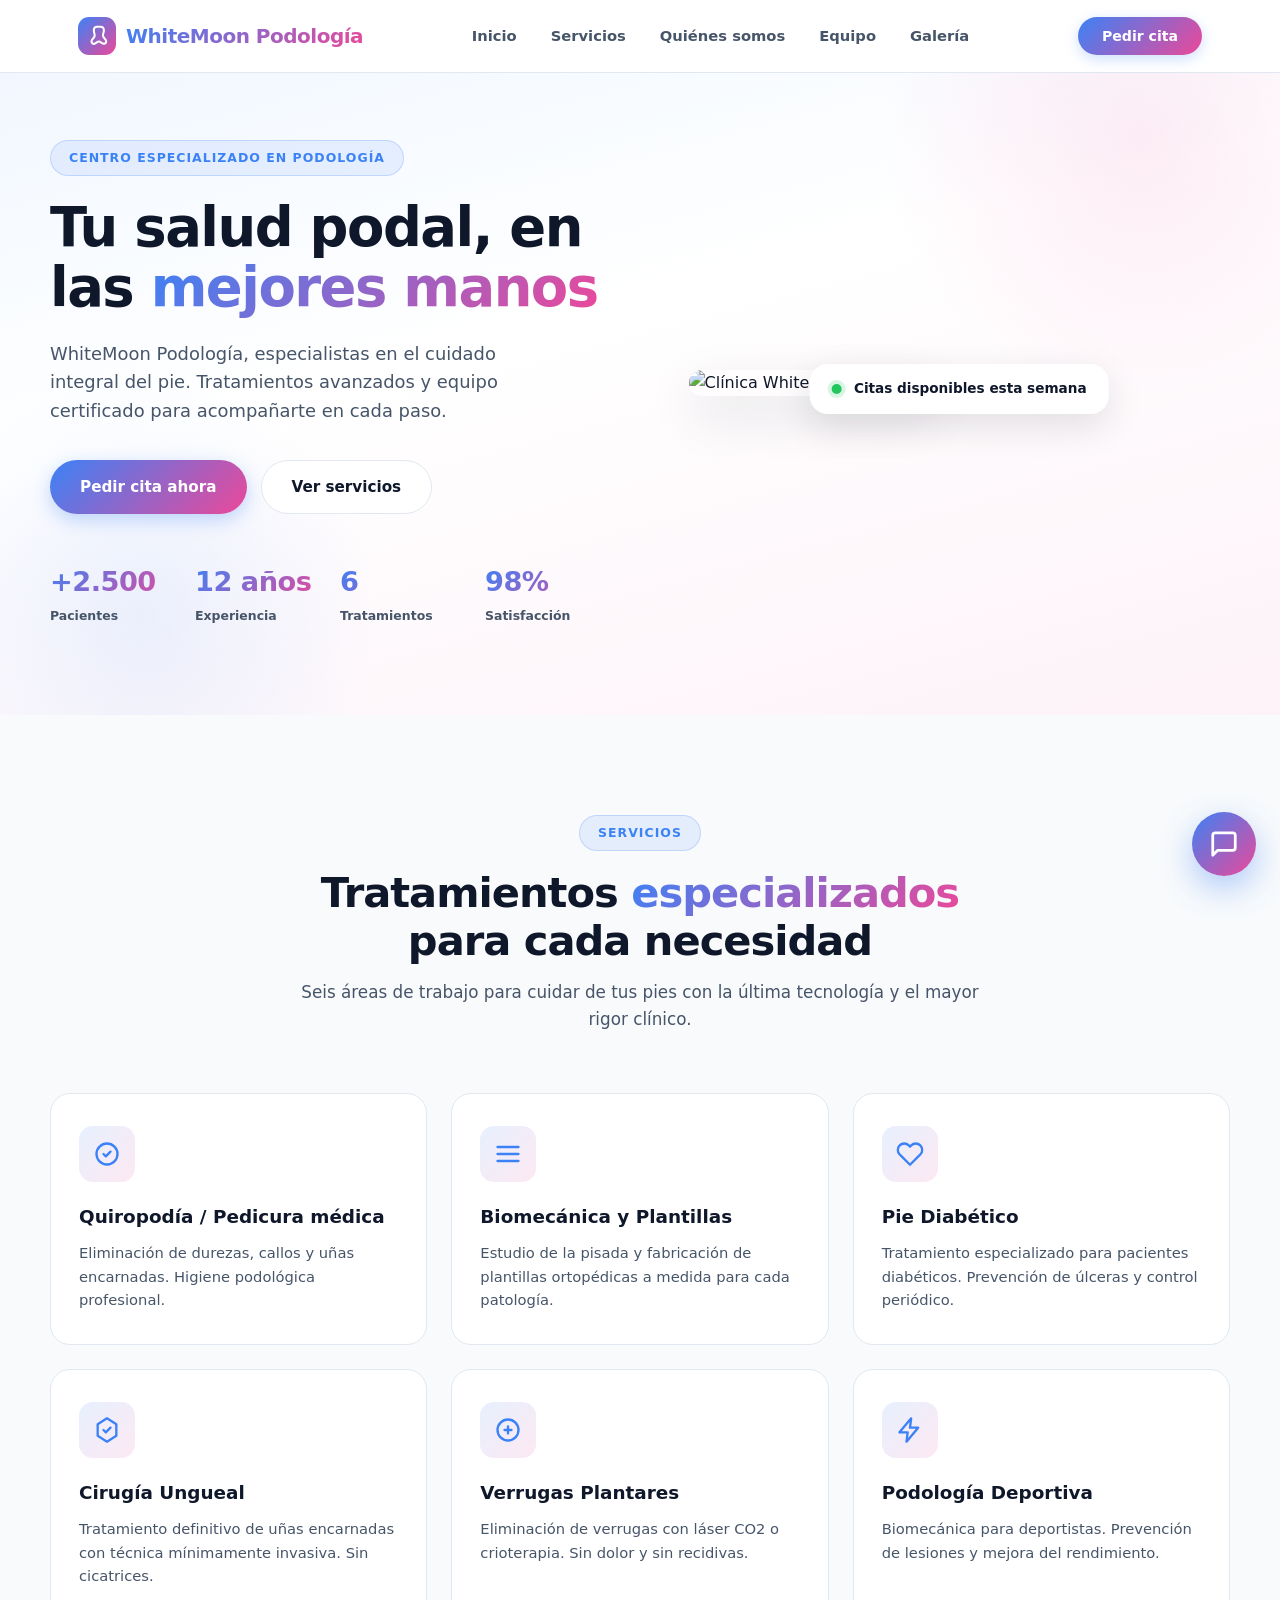
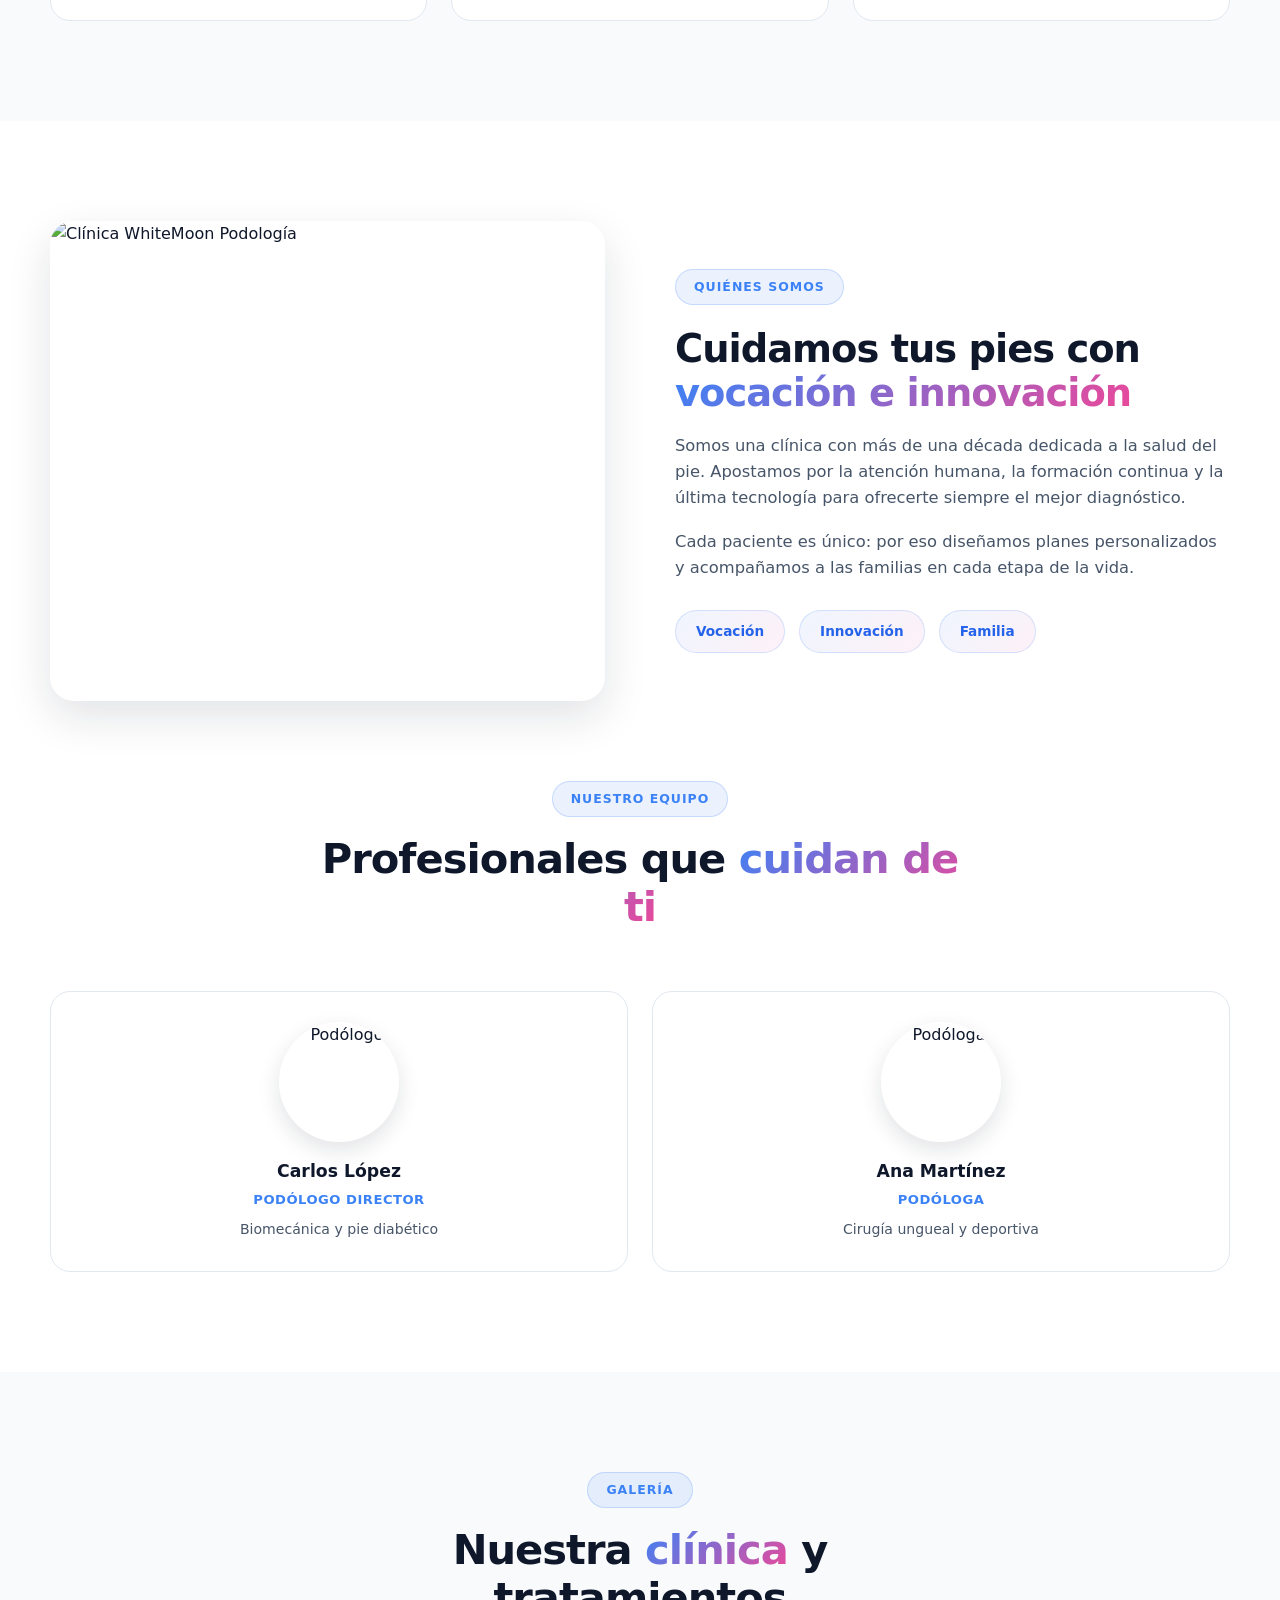
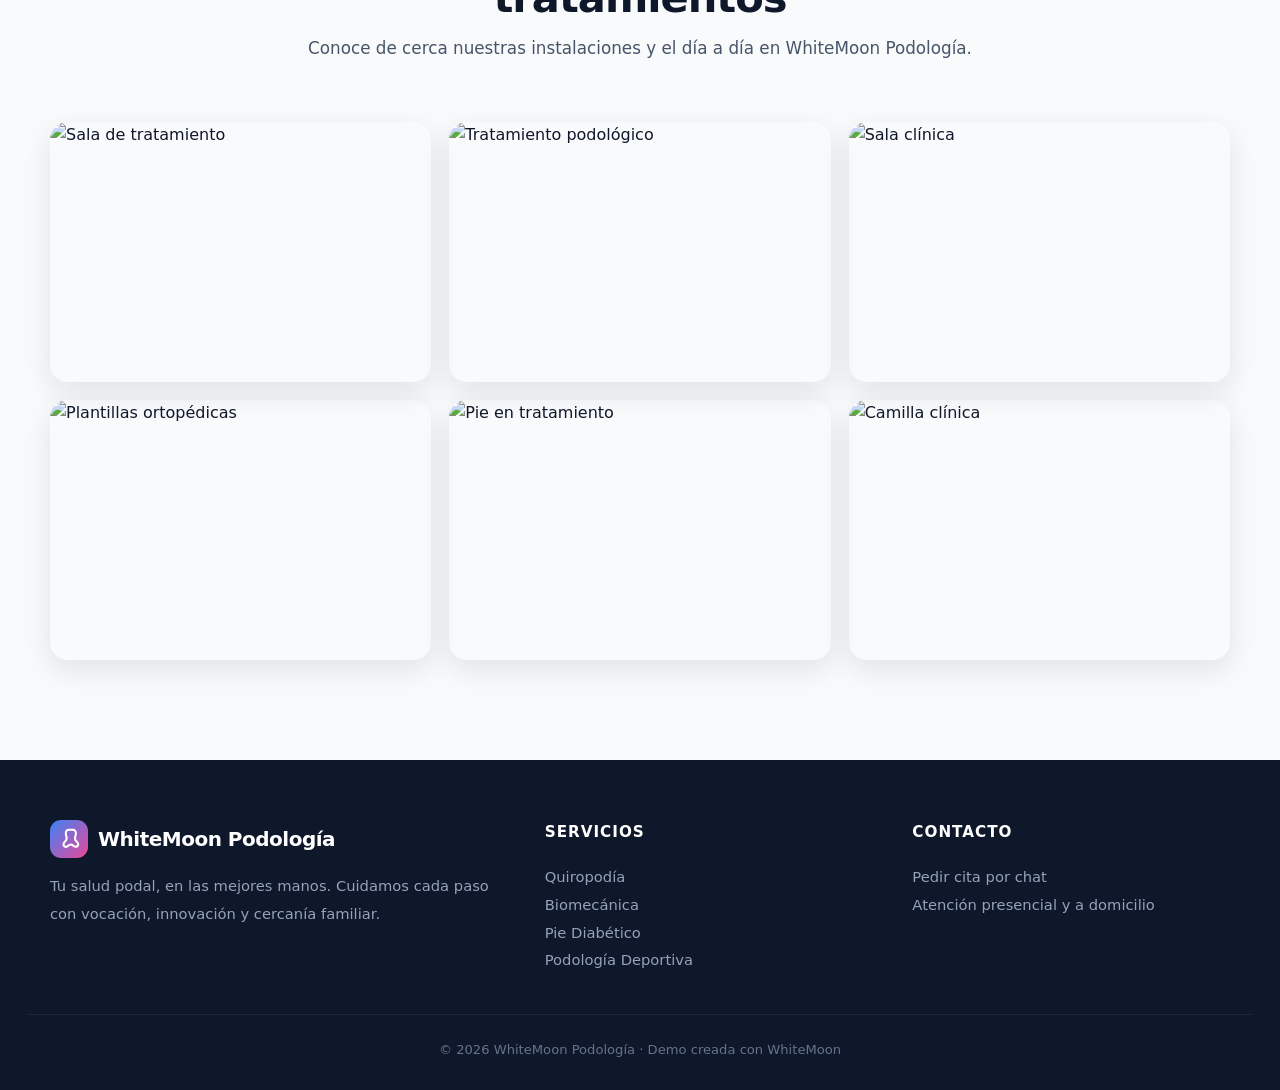
==== index.html @ 2c24e84b "feat: WhiteMoon Podología — nombre + fotos clínica/pies + chatbot triaje + responsive" ====
<!DOCTYPE html>
<html lang="es">
<head>
<meta charset="UTF-8">
<meta name="viewport" content="width=device-width,initial-scale=1">
<title>WhiteMoon Podología — Tu salud podal, en las mejores manos</title>
<meta name="description" content="WhiteMoon Podología, especialistas en el cuidado integral del pie. Quiropodía, biomecánica, pie diabético, cirugía ungueal, verrugas plantares y podología deportiva.">
<style>
*{margin:0;padding:0;box-sizing:border-box}
:root{
  --azul:#3b82f6;
  --azul2:#2563eb;
  --rosa:#ec4899;
  --rosa2:#f472b6;
  --grad:linear-gradient(135deg,#3b82f6,#ec4899);
  --texto:#0f172a;
  --texto2:#475569;
  --texto3:#94a3b8;
  --gris:#f8fafc;
  --gris2:#f1f5f9;
  --borde:#e2e8f0;
  --blanco:#ffffff;
}
html{scroll-behavior:smooth}
body{font-family:system-ui,-apple-system,Segoe UI,Roboto,sans-serif;background:#fff;color:var(--texto);line-height:1.6;-webkit-font-smoothing:antialiased}

/* NAV */
nav{position:fixed;top:0;left:0;width:100%;background:rgba(255,255,255,.95);backdrop-filter:blur(14px);border-bottom:1px solid var(--borde);z-index:100}
.nav-inner{max-width:1180px;margin:0 auto;display:flex;align-items:center;justify-content:space-between;height:72px;padding:0 28px}
.nav-logo{display:flex;align-items:center;gap:10px;text-decoration:none}
.nav-logo .ico{width:38px;height:38px;border-radius:11px;background:var(--grad);display:flex;align-items:center;justify-content:center;color:#fff}
.nav-logo span{font-size:1.25rem;font-weight:800;background:var(--grad);-webkit-background-clip:text;-webkit-text-fill-color:transparent;letter-spacing:-.5px}
.nav-links{display:flex;gap:34px}
.nav-links a{color:var(--texto2);text-decoration:none;font-size:.92rem;font-weight:600;transition:color .2s}
.nav-links a:hover{color:var(--azul)}
.nav-cta{background:var(--grad);color:#fff;padding:11px 24px;border-radius:30px;font-size:.88rem;font-weight:700;border:none;cursor:pointer;transition:all .2s;font-family:inherit;box-shadow:0 4px 14px rgba(59,130,246,.25)}
.nav-cta:hover{transform:translateY(-2px);box-shadow:0 8px 22px rgba(236,72,153,.35)}
.nav-burger{display:none;background:none;border:none;cursor:pointer;width:40px;height:40px;flex-direction:column;justify-content:center;align-items:center;gap:5px;padding:0}
.nav-burger span{width:22px;height:2px;background:var(--texto);border-radius:2px;transition:all .25s}
.nav-burger.open span:nth-child(1){transform:translateY(7px) rotate(45deg)}
.nav-burger.open span:nth-child(2){opacity:0}
.nav-burger.open span:nth-child(3){transform:translateY(-7px) rotate(-45deg)}

/* HERO */
.hero{padding:140px 28px 90px;background:linear-gradient(165deg,#eff6ff 0%,#fff 45%,#fdf2f8 100%);position:relative;overflow:hidden}
.hero::before{content:'';position:absolute;top:-120px;right:-120px;width:520px;height:520px;background:radial-gradient(circle,rgba(236,72,153,.10),transparent 70%);border-radius:50%}
.hero::after{content:'';position:absolute;bottom:-140px;left:-100px;width:480px;height:480px;background:radial-gradient(circle,rgba(59,130,246,.10),transparent 70%);border-radius:50%}
.hero-inner{max-width:1180px;margin:0 auto;display:grid;grid-template-columns:1.05fr 1fr;gap:70px;align-items:center;position:relative;z-index:1}
.tag{display:inline-flex;align-items:center;gap:8px;background:rgba(59,130,246,.10);border:1px solid rgba(59,130,246,.22);border-radius:30px;padding:7px 18px;font-size:.78rem;font-weight:700;color:var(--azul);margin-bottom:22px;text-transform:uppercase;letter-spacing:1px}
.hero h1{font-size:3.4rem;font-weight:800;line-height:1.1;margin-bottom:22px;letter-spacing:-1.5px}
.hero h1 em{font-style:normal;background:var(--grad);-webkit-background-clip:text;-webkit-text-fill-color:transparent}
.hero p{font-size:1.12rem;color:var(--texto2);margin-bottom:34px;max-width:520px}
.hero-btns{display:flex;gap:14px;flex-wrap:wrap;margin-bottom:46px}
.btn-prim{background:var(--grad);color:#fff;padding:14px 30px;border-radius:32px;font-weight:700;border:none;cursor:pointer;font-size:.95rem;font-family:inherit;box-shadow:0 6px 18px rgba(59,130,246,.3);transition:all .2s}
.btn-prim:hover{transform:translateY(-2px);box-shadow:0 10px 26px rgba(236,72,153,.38)}
.btn-sec{background:#fff;color:var(--texto);padding:14px 30px;border-radius:32px;font-weight:700;border:1.5px solid var(--borde);cursor:pointer;font-size:.95rem;font-family:inherit;transition:all .2s;text-decoration:none;display:inline-block}
.btn-sec:hover{border-color:var(--azul);color:var(--azul)}
.stats{display:grid;grid-template-columns:repeat(4,1fr);gap:20px;max-width:560px}
.stat .n{font-size:1.7rem;font-weight:800;background:var(--grad);-webkit-background-clip:text;-webkit-text-fill-color:transparent;letter-spacing:-.5px}
.stat .l{font-size:.78rem;color:var(--texto2);font-weight:600;margin-top:2px}
.hero-img-wrap{position:relative}
.hero-img{width:100%;border-radius:24px;box-shadow:0 18px 50px rgba(15,23,42,.12);object-fit:cover;height:480px}
.hero-badge{position:absolute;bottom:-18px;left:50%;transform:translateX(-50%);background:#fff;padding:14px 22px;border-radius:18px;box-shadow:0 12px 36px rgba(15,23,42,.12);display:flex;align-items:center;gap:12px;font-size:.85rem;font-weight:700;white-space:nowrap}
.hero-badge .dot{width:10px;height:10px;border-radius:50%;background:#22c55e;box-shadow:0 0 0 4px rgba(34,197,94,.18)}

/* SECTION */
.sec{padding:100px 28px}
.sec-inner{max-width:1180px;margin:0 auto}
.sec-head{text-align:center;max-width:680px;margin:0 auto 60px}
.sec-head .tag{margin-bottom:18px}
.sec-head h2{font-size:2.6rem;font-weight:800;letter-spacing:-1px;margin-bottom:14px;line-height:1.15}
.sec-head h2 em{font-style:normal;background:var(--grad);-webkit-background-clip:text;-webkit-text-fill-color:transparent}
.sec-head p{color:var(--texto2);font-size:1.05rem}

/* SERVICIOS */
#servicios{background:var(--gris)}
.serv-grid{display:grid;grid-template-columns:repeat(3,1fr);gap:24px}
.serv{background:#fff;border:1px solid var(--borde);border-radius:20px;padding:32px 28px;transition:all .25s;cursor:pointer;position:relative;overflow:hidden}
.serv::before{content:'';position:absolute;top:0;left:0;width:100%;height:3px;background:var(--grad);transform:scaleX(0);transform-origin:left;transition:transform .3s}
.serv:hover{transform:translateY(-6px);box-shadow:0 18px 40px rgba(15,23,42,.10);border-color:transparent}
.serv:hover::before{transform:scaleX(1)}
.serv .ico{width:56px;height:56px;border-radius:14px;background:linear-gradient(135deg,rgba(59,130,246,.12),rgba(236,72,153,.12));display:flex;align-items:center;justify-content:center;margin-bottom:20px;color:var(--azul)}
.serv h3{font-size:1.15rem;font-weight:700;margin-bottom:10px;color:var(--texto)}
.serv p{font-size:.92rem;color:var(--texto2);line-height:1.6}

/* QUIENES */
.qui{display:grid;grid-template-columns:1fr 1fr;gap:70px;align-items:center;margin-bottom:80px}
.qui img{width:100%;border-radius:24px;height:480px;object-fit:cover;box-shadow:0 16px 44px rgba(15,23,42,.12)}
.qui h2{font-size:2.4rem;font-weight:800;letter-spacing:-1px;margin-bottom:18px;line-height:1.15}
.qui h2 em{font-style:normal;background:var(--grad);-webkit-background-clip:text;-webkit-text-fill-color:transparent}
.qui p{color:var(--texto2);font-size:1.02rem;margin-bottom:18px}
.valores{display:flex;gap:14px;margin-top:28px;flex-wrap:wrap}
.val{background:linear-gradient(135deg,rgba(59,130,246,.08),rgba(236,72,153,.08));border:1px solid rgba(59,130,246,.18);padding:10px 20px;border-radius:30px;font-size:.85rem;font-weight:700;color:var(--azul2)}

.equipo{display:grid;grid-template-columns:repeat(2,1fr);gap:24px}
.miembro{background:#fff;border:1px solid var(--borde);border-radius:20px;padding:30px 24px;text-align:center;transition:all .25s}
.miembro:hover{transform:translateY(-4px);box-shadow:0 14px 36px rgba(15,23,42,.08)}
.miembro img{width:120px;height:120px;border-radius:50%;object-fit:cover;margin:0 auto 16px;display:block;box-shadow:0 8px 22px rgba(15,23,42,.12)}
.miembro h4{font-size:1.08rem;font-weight:700;margin-bottom:4px}
.miembro .rol{font-size:.82rem;color:var(--azul);font-weight:700;margin-bottom:8px;text-transform:uppercase;letter-spacing:.5px}
.miembro p{font-size:.88rem;color:var(--texto2)}

/* GALERIA */
#galeria{background:var(--gris)}
.gal-grid{display:grid;grid-template-columns:repeat(3,1fr);gap:18px}
.gal-grid img{width:100%;height:260px;object-fit:cover;border-radius:18px;box-shadow:0 10px 30px rgba(15,23,42,.10);transition:transform .3s}
.gal-grid img:hover{transform:scale(1.03)}

/* FOOTER */
footer{background:#0f172a;color:#cbd5e1;padding:60px 28px 30px}
.foot-inner{max-width:1180px;margin:0 auto;display:grid;grid-template-columns:1.4fr 1fr 1fr;gap:50px;margin-bottom:40px}
footer h4{color:#fff;font-size:.95rem;font-weight:700;margin-bottom:18px;text-transform:uppercase;letter-spacing:1px}
footer p,footer a{color:#94a3b8;font-size:.92rem;text-decoration:none;line-height:1.9}
footer a:hover{color:#fff}
.foot-logo{display:flex;align-items:center;gap:10px;margin-bottom:14px}
.foot-logo .ico{width:38px;height:38px;border-radius:11px;background:var(--grad);display:flex;align-items:center;justify-content:center}
.foot-logo span{font-size:1.25rem;font-weight:800;color:#fff;letter-spacing:-.5px}
.foot-bot{border-top:1px solid #1e293b;padding-top:24px;text-align:center;font-size:.82rem;color:#64748b}

/* CHATBOT */
#wm-btn{position:fixed;bottom:24px;right:24px;width:64px;height:64px;border-radius:50%;background:var(--grad);border:none;cursor:pointer;box-shadow:0 12px 32px rgba(59,130,246,.4);display:flex;align-items:center;justify-content:center;z-index:999;transition:transform .2s;animation:pulse 2.4s infinite}
#wm-btn:hover{transform:scale(1.08)}
#wm-btn.hidden{display:none}
@keyframes pulse{0%,100%{box-shadow:0 12px 32px rgba(59,130,246,.4),0 0 0 0 rgba(236,72,153,.5)}50%{box-shadow:0 12px 32px rgba(59,130,246,.4),0 0 0 16px rgba(236,72,153,0)}}
#wm-btn svg{width:30px;height:30px;color:#fff}
#wm-tooltip{position:fixed;bottom:96px;right:24px;background:#0f172a;color:#fff;padding:8px 14px;border-radius:10px;font-size:.82rem;font-weight:600;z-index:998;box-shadow:0 6px 18px rgba(15,23,42,.25);pointer-events:none;opacity:0;transform:translateY(6px);transition:all .25s}
#wm-btn:hover + #wm-tooltip{opacity:1;transform:translateY(0)}

#wm-mod{position:fixed;bottom:100px;right:24px;width:380px;max-height:600px;background:#fff;border-radius:20px;box-shadow:0 28px 70px rgba(15,23,42,.28);display:none;flex-direction:column;z-index:1000;overflow:hidden;border:1px solid var(--borde)}
#wm-mod.open{display:flex;animation:slide .3s ease}
@keyframes slide{from{opacity:0;transform:translateY(20px)}to{opacity:1;transform:translateY(0)}}
.wm-head{background:var(--grad);padding:18px 20px;color:#fff;display:flex;align-items:center;gap:14px}
.wm-head .av{width:42px;height:42px;border-radius:50%;background:rgba(255,255,255,.25);display:flex;align-items:center;justify-content:center;font-weight:800;margin:0;font-size:1rem}
.wm-head h5{font-size:1rem;font-weight:700;margin-bottom:2px}
.wm-head .st{font-size:.75rem;display:flex;align-items:center;gap:6px;opacity:.95}
.wm-head .st::before{content:'';width:8px;height:8px;border-radius:50%;background:#4ade80}
.wm-close{margin-left:auto;background:rgba(255,255,255,.18);border:none;color:#fff;width:30px;height:30px;border-radius:50%;cursor:pointer;font-size:1.1rem}
.wm-close.hidden{display:none}
.wm-body{flex:1;padding:20px;overflow-y:auto;background:var(--gris);max-height:380px;min-height:280px}
.msg{margin-bottom:12px;display:flex;animation:in .25s ease}
@keyframes in{from{opacity:0;transform:translateY(6px)}to{opacity:1;transform:translateY(0)}}
.msg.bot{justify-content:flex-start}
.msg.usr{justify-content:flex-end}
.msg .b{max-width:78%;padding:11px 15px;border-radius:16px;font-size:.9rem;line-height:1.5;white-space:pre-wrap;word-wrap:break-word}
.msg.bot .b{background:#fff;color:var(--texto);border:1px solid var(--borde);border-bottom-left-radius:4px}
.msg.usr .b{background:var(--grad);color:#fff;border-bottom-right-radius:4px}
.qbtns{display:flex;flex-direction:column;gap:8px;margin:6px 0 10px}
.qbtn{background:#fff;border:1.5px solid var(--azul);color:var(--azul);padding:9px 14px;border-radius:14px;font-size:.85rem;font-weight:600;cursor:pointer;text-align:left;transition:all .15s;font-family:inherit}
.qbtn:hover{background:var(--azul);color:#fff}
.qbtns-grid{display:grid;grid-template-columns:1fr 1fr;gap:6px;margin:6px 0 10px}
.qbtns-grid .qbtn{font-size:.8rem;padding:8px 10px;text-align:center}
.typing{display:inline-flex;gap:4px;padding:14px 16px;background:#fff;border:1px solid var(--borde);border-radius:16px;border-bottom-left-radius:4px}
.typing span{width:7px;height:7px;background:var(--azul);border-radius:50%;animation:bnc 1.2s infinite}
.typing span:nth-child(2){animation-delay:.2s}
.typing span:nth-child(3){animation-delay:.4s}
@keyframes bnc{0%,60%,100%{opacity:.3;transform:translateY(0)}30%{opacity:1;transform:translateY(-5px)}}
.wm-input{display:flex;border-top:1px solid var(--borde);background:#fff}
.wm-input input{flex:1;border:none;padding:14px 16px;font-size:.9rem;outline:none;font-family:inherit}
.wm-input button{background:var(--grad);border:none;color:#fff;padding:0 20px;cursor:pointer;font-weight:700}
.wa-btn{display:flex;align-items:center;justify-content:center;gap:8px;background:#25d366;color:#fff;text-decoration:none;padding:12px 18px;border-radius:14px;font-weight:700;font-size:.9rem;margin-top:10px;transition:all .15s}
.wa-btn:hover{background:#1da851}

/* RESPONSIVE TABLET 900px */
@media(max-width:900px){
  .nav-links{display:none;position:absolute;top:72px;left:0;width:100%;background:#fff;flex-direction:column;gap:0;border-bottom:1px solid var(--borde);padding:8px 0;box-shadow:0 8px 22px rgba(15,23,42,.08)}
  .nav-links.open{display:flex}
  .nav-links a{padding:14px 28px;border-bottom:1px solid var(--borde)}
  .nav-links a:last-child{border-bottom:none}
  .nav-burger{display:flex}
  .nav-cta{display:none}
  .hero{padding:110px 22px 70px}
  .hero-inner{grid-template-columns:1fr;gap:50px}
  .hero h1{font-size:2.4rem}
  .hero-img{height:380px}
  .stats{grid-template-columns:repeat(2,1fr);max-width:100%}
  .qui{grid-template-columns:1fr;gap:40px}
  .qui img{height:340px}
  .qui h2,.sec-head h2{font-size:2rem}
  .serv-grid{grid-template-columns:1fr 1fr}
  .equipo{grid-template-columns:1fr 1fr}
  .gal-grid{grid-template-columns:1fr 1fr}
  .gal-grid img{height:220px}
  .foot-inner{grid-template-columns:1fr;gap:30px}
  .sec{padding:70px 22px}
}

/* RESPONSIVE MOBILE 600px */
@media(max-width:600px){
  .nav-inner{padding:0 18px;height:64px}
  .nav-logo span{font-size:1.1rem}
  .hero{padding:96px 18px 60px}
  .hero h1{font-size:1.95rem}
  .hero p{font-size:1rem}
  .hero-img{height:300px}
  .hero-badge{font-size:.78rem;padding:11px 16px}
  .stats{grid-template-columns:repeat(2,1fr);gap:14px}
  .stat .n{font-size:1.4rem}
  .sec{padding:60px 18px}
  .sec-head h2,.qui h2{font-size:1.7rem}
  .serv-grid{grid-template-columns:1fr;gap:14px}
  .serv{padding:24px 20px}
  .equipo{grid-template-columns:1fr}
  .gal-grid{grid-template-columns:1fr;gap:14px}
  .gal-grid img{height:240px}
  footer{padding:50px 18px 24px}
  #wm-mod{right:0;left:0;bottom:0;width:100vw;max-width:100vw;margin:0;border-radius:18px 18px 0 0;max-height:92vh}
  .wm-body{max-height:60vh}
  #wm-btn{bottom:16px;right:16px;width:56px;height:56px}
  #wm-tooltip{display:none}
}
</style>
</head>
<body>

<nav>
  <div class="nav-inner">
    <a href="#" class="nav-logo">
      <span class="ico">
        <svg width="22" height="22" viewBox="0 0 24 24" fill="none" stroke="currentColor" stroke-width="2.2" stroke-linecap="round" stroke-linejoin="round"><path d="M12 2c-2 0-3.5 1.5-3.5 4 0 2 1 3.5 1 5.5 0 1.5-1 2.5-2 3.5-1.5 1.5-2 3-1 4.5 1 1.5 3 1 4.5 0 1-.7 2-1.5 3-1.5s2 .8 3 1.5c1.5 1 3.5 1.5 4.5 0 1-1.5 .5-3-1-4.5-1-1-2-2-2-3.5 0-2 1-3.5 1-5.5 0-2.5-1.5-4-3.5-4z"/></svg>
      </span>
      <span>WhiteMoon Podología</span>
    </a>
    <div class="nav-links" id="nav-links">
      <a href="#inicio" onclick="closeMenu()">Inicio</a>
      <a href="#servicios" onclick="closeMenu()">Servicios</a>
      <a href="#quienes" onclick="closeMenu()">Quiénes somos</a>
      <a href="#equipo" onclick="closeMenu()">Equipo</a>
      <a href="#galeria" onclick="closeMenu()">Galería</a>
    </div>
    <button class="nav-cta" onclick="openChat()">Pedir cita</button>
    <button class="nav-burger" id="nav-burger" onclick="toggleMenu()" aria-label="Menú">
      <span></span><span></span><span></span>
    </button>
  </div>
</nav>

<section id="inicio" class="hero">
  <div class="hero-inner">
    <div>
      <span class="tag">Centro especializado en podología</span>
      <h1>Tu salud podal, en las <em>mejores manos</em></h1>
      <p>WhiteMoon Podología, especialistas en el cuidado integral del pie. Tratamientos avanzados y equipo certificado para acompañarte en cada paso.</p>
      <div class="hero-btns">
        <button class="btn-prim" onclick="openChat()">Pedir cita ahora</button>
        <a href="#servicios" class="btn-sec">Ver servicios</a>
      </div>
      <div class="stats">
        <div class="stat"><div class="n">+2.500</div><div class="l">Pacientes</div></div>
        <div class="stat"><div class="n">12 años</div><div class="l">Experiencia</div></div>
        <div class="stat"><div class="n">6</div><div class="l">Tratamientos</div></div>
        <div class="stat"><div class="n">98%</div><div class="l">Satisfacción</div></div>
      </div>
    </div>
    <div class="hero-img-wrap">
      <img class="hero-img" src="https://images.unsplash.com/photo-1519823551278-64ac92734fb1?w=1400&q=80" alt="Clínica WhiteMoon Podología" loading="lazy" onerror="this.onerror=null;this.src='https://images.unsplash.com/photo-1519823551278-64ac92734fb1?w=500&q=80'">
      <div class="hero-badge"><span class="dot"></span>Citas disponibles esta semana</div>
    </div>
  </div>
</section>

<section id="servicios" class="sec">
  <div class="sec-inner">
    <div class="sec-head">
      <span class="tag">Servicios</span>
      <h2>Tratamientos <em>especializados</em> para cada necesidad</h2>
      <p>Seis áreas de trabajo para cuidar de tus pies con la última tecnología y el mayor rigor clínico.</p>
    </div>
    <div class="serv-grid">
      <div class="serv" onclick="askService('Quiropodía / Pedicura médica')">
        <div class="ico"><svg width="28" height="28" viewBox="0 0 24 24" fill="none" stroke="currentColor" stroke-width="2" stroke-linecap="round" stroke-linejoin="round"><path d="M9 12l2 2 4-4"/><circle cx="12" cy="12" r="9"/></svg></div>
        <h3>Quiropodía / Pedicura médica</h3>
        <p>Eliminación de durezas, callos y uñas encarnadas. Higiene podológica profesional.</p>
      </div>
      <div class="serv" onclick="askService('Biomecánica y Plantillas')">
        <div class="ico"><svg width="28" height="28" viewBox="0 0 24 24" fill="none" stroke="currentColor" stroke-width="2" stroke-linecap="round" stroke-linejoin="round"><path d="M3 12h18M3 6h18M3 18h18"/></svg></div>
        <h3>Biomecánica y Plantillas</h3>
        <p>Estudio de la pisada y fabricación de plantillas ortopédicas a medida para cada patología.</p>
      </div>
      <div class="serv" onclick="askService('Pie Diabético')">
        <div class="ico"><svg width="28" height="28" viewBox="0 0 24 24" fill="none" stroke="currentColor" stroke-width="2" stroke-linecap="round" stroke-linejoin="round"><path d="M20.84 4.61a5.5 5.5 0 00-7.78 0L12 5.67l-1.06-1.06a5.5 5.5 0 00-7.78 7.78l1.06 1.06L12 21.23l7.78-7.78 1.06-1.06a5.5 5.5 0 000-7.78z"/></svg></div>
        <h3>Pie Diabético</h3>
        <p>Tratamiento especializado para pacientes diabéticos. Prevención de úlceras y control periódico.</p>
      </div>
      <div class="serv" onclick="askService('Cirugía Ungueal')">
        <div class="ico"><svg width="28" height="28" viewBox="0 0 24 24" fill="none" stroke="currentColor" stroke-width="2" stroke-linecap="round" stroke-linejoin="round"><path d="M12 2L4 7v10l8 5 8-5V7z"/><path d="M9 12l2 2 4-4"/></svg></div>
        <h3>Cirugía Ungueal</h3>
        <p>Tratamiento definitivo de uñas encarnadas con técnica mínimamente invasiva. Sin cicatrices.</p>
      </div>
      <div class="serv" onclick="askService('Verrugas Plantares')">
        <div class="ico"><svg width="28" height="28" viewBox="0 0 24 24" fill="none" stroke="currentColor" stroke-width="2" stroke-linecap="round" stroke-linejoin="round"><circle cx="12" cy="12" r="9"/><path d="M9 12h6M12 9v6"/></svg></div>
        <h3>Verrugas Plantares</h3>
        <p>Eliminación de verrugas con láser CO2 o crioterapia. Sin dolor y sin recidivas.</p>
      </div>
      <div class="serv" onclick="askService('Podología Deportiva')">
        <div class="ico"><svg width="28" height="28" viewBox="0 0 24 24" fill="none" stroke="currentColor" stroke-width="2" stroke-linecap="round" stroke-linejoin="round"><path d="M13 2L3 14h7l-1 8 10-12h-7z"/></svg></div>
        <h3>Podología Deportiva</h3>
        <p>Biomecánica para deportistas. Prevención de lesiones y mejora del rendimiento.</p>
      </div>
    </div>
  </div>
</section>

<section id="quienes" class="sec" style="background:#fff">
  <div class="sec-inner">
    <div class="qui">
      <img src="https://images.unsplash.com/photo-1629909615184-74f495363b67?w=500&q=80" alt="Clínica WhiteMoon Podología" loading="lazy" onerror="this.onerror=null;this.src='https://images.unsplash.com/photo-1519823551278-64ac92734fb1?w=500&q=80'">
      <div>
        <span class="tag">Quiénes somos</span>
        <h2>Cuidamos tus pies con <em>vocación e innovación</em></h2>
        <p>Somos una clínica con más de una década dedicada a la salud del pie. Apostamos por la atención humana, la formación continua y la última tecnología para ofrecerte siempre el mejor diagnóstico.</p>
        <p>Cada paciente es único: por eso diseñamos planes personalizados y acompañamos a las familias en cada etapa de la vida.</p>
        <div class="valores">
          <span class="val">Vocación</span>
          <span class="val">Innovación</span>
          <span class="val">Familia</span>
        </div>
      </div>
    </div>
    <div id="equipo">
      <div class="sec-head">
        <span class="tag">Nuestro equipo</span>
        <h2>Profesionales que <em>cuidan de ti</em></h2>
      </div>
      <div class="equipo">
        <div class="miembro">
          <img src="https://images.unsplash.com/photo-1559839734-2b71ea197ec2?w=300&q=80" alt="Podólogo" loading="lazy" onerror="this.onerror=null;this.src='https://images.unsplash.com/photo-1519823551278-64ac92734fb1?w=500&q=80'">
          <h4>Carlos López</h4>
          <div class="rol">Podólogo Director</div>
          <p>Biomecánica y pie diabético</p>
        </div>
        <div class="miembro">
          <img src="https://images.unsplash.com/photo-1594824476967-48c8b964273f?w=300&q=80" alt="Podóloga" loading="lazy" onerror="this.onerror=null;this.src='https://images.unsplash.com/photo-1519823551278-64ac92734fb1?w=500&q=80'">
          <h4>Ana Martínez</h4>
          <div class="rol">Podóloga</div>
          <p>Cirugía ungueal y deportiva</p>
        </div>
      </div>
    </div>
  </div>
</section>

<section id="galeria" class="sec">
  <div class="sec-inner">
    <div class="sec-head">
      <span class="tag">Galería</span>
      <h2>Nuestra <em>clínica</em> y tratamientos</h2>
      <p>Conoce de cerca nuestras instalaciones y el día a día en WhiteMoon Podología.</p>
    </div>
    <div class="gal-grid">
      <img src="https://images.unsplash.com/photo-1519823551278-64ac92734fb1?w=500&q=80" alt="Sala de tratamiento" loading="lazy" onerror="this.onerror=null;this.src='https://images.unsplash.com/photo-1519823551278-64ac92734fb1?w=500&q=80'">
      <img src="https://images.unsplash.com/photo-1607619056574-7b8d3ee536b2?w=500&q=80" alt="Tratamiento podológico" loading="lazy" onerror="this.onerror=null;this.src='https://images.unsplash.com/photo-1519823551278-64ac92734fb1?w=500&q=80'">
      <img src="https://images.unsplash.com/photo-1629909615184-74f495363b67?w=500&q=80" alt="Sala clínica" loading="lazy" onerror="this.onerror=null;this.src='https://images.unsplash.com/photo-1519823551278-64ac92734fb1?w=500&q=80'">
      <img src="https://images.unsplash.com/photo-1595078475328-1ab05d0a6a0e?w=500&q=80" alt="Plantillas ortopédicas" loading="lazy" onerror="this.onerror=null;this.src='https://images.unsplash.com/photo-1519823551278-64ac92734fb1?w=500&q=80'">
      <img src="https://images.unsplash.com/photo-1582719471384-894fbb16e074?w=500&q=80" alt="Pie en tratamiento" loading="lazy" onerror="this.onerror=null;this.src='https://images.unsplash.com/photo-1519823551278-64ac92734fb1?w=500&q=80'">
      <img src="https://images.unsplash.com/photo-1519494026892-80bbd2d6fd0d?w=500&q=80" alt="Camilla clínica" loading="lazy" onerror="this.onerror=null;this.src='https://images.unsplash.com/photo-1519823551278-64ac92734fb1?w=500&q=80'">
    </div>
  </div>
</section>

<footer>
  <div class="foot-inner">
    <div>
      <div class="foot-logo">
        <span class="ico">
          <svg width="22" height="22" viewBox="0 0 24 24" fill="none" stroke="#fff" stroke-width="2.2" stroke-linecap="round" stroke-linejoin="round"><path d="M12 2c-2 0-3.5 1.5-3.5 4 0 2 1 3.5 1 5.5 0 1.5-1 2.5-2 3.5-1.5 1.5-2 3-1 4.5 1 1.5 3 1 4.5 0 1-.7 2-1.5 3-1.5s2 .8 3 1.5c1.5 1 3.5 1.5 4.5 0 1-1.5 .5-3-1-4.5-1-1-2-2-2-3.5 0-2 1-3.5 1-5.5 0-2.5-1.5-4-3.5-4z"/></svg>
        </span>
        <span>WhiteMoon Podología</span>
      </div>
      <p>Tu salud podal, en las mejores manos. Cuidamos cada paso con vocación, innovación y cercanía familiar.</p>
    </div>
    <div>
      <h4>Servicios</h4>
      <p><a href="#servicios">Quiropodía</a></p>
      <p><a href="#servicios">Biomecánica</a></p>
      <p><a href="#servicios">Pie Diabético</a></p>
      <p><a href="#servicios">Podología Deportiva</a></p>
    </div>
    <div>
      <h4>Contacto</h4>
      <p><a href="javascript:openChat()">Pedir cita por chat</a></p>
      <p>Atención presencial y a domicilio</p>
    </div>
  </div>
  <div class="foot-bot">© 2026 WhiteMoon Podología · Demo creada con WhiteMoon</div>
</footer>

<button id="wm-btn" onclick="toggleChat()" aria-label="Abrir chat WhiteMoon Podología">
  <svg viewBox="0 0 24 24" fill="none" stroke="currentColor" stroke-width="2.2" stroke-linecap="round" stroke-linejoin="round"><path d="M21 15a2 2 0 01-2 2H7l-4 4V5a2 2 0 012-2h14a2 2 0 012 2z"/></svg>
</button>
<div id="wm-tooltip">Chat WhiteMoon Podología</div>

<div id="wm-mod">
  <div class="wm-head">
    <div class="av">W</div>
    <div>
      <h5>WhiteMoon Podología</h5>
      <div class="st">En línea</div>
    </div>
    <button class="wm-close" id="wm-close" onclick="toggleChat()">×</button>
  </div>
  <div class="wm-body" id="wm-body"></div>
  <div class="wm-input">
    <input id="wm-in" type="text" placeholder="Escribe tu mensaje..." onkeydown="if(event.key==='Enter')sendUser()">
    <button onclick="sendUser()">Enviar</button>
  </div>
</div>

<script>
var WA_PHONE = '643199580';
var chatStep = 0;
var lead = {nombre:'', telefono:'', problema:'', detalle:'', urgente:false};
var chatStarted = false;

function toggleMenu(){
  document.getElementById('nav-links').classList.toggle('open');
  document.getElementById('nav-burger').classList.toggle('open');
}
function closeMenu(){
  document.getElementById('nav-links').classList.remove('open');
  document.getElementById('nav-burger').classList.remove('open');
}

function normalize(s){
  return (s||'').toLowerCase()
    .normalize('NFD').replace(/[̀-ͯ]/g,'')
    .replace(/[^a-z0-9 ]/g,' ')
    .replace(/\s+/g,' ').trim();
}

function updateCaptureUI(){
  var btn = document.getElementById('wm-btn');
  var close = document.getElementById('wm-close');
  if(chatStep >= 1 && chatStep < 3){
    btn.classList.add('hidden');
    close.classList.add('hidden');
  } else {
    btn.classList.remove('hidden');
    close.classList.remove('hidden');
  }
}

function toggleChat(){
  var m = document.getElementById('wm-mod');
  if(m.classList.contains('open')){
    if(chatStep >= 1 && chatStep < 3) return;
    m.classList.remove('open');
  } else {
    m.classList.add('open');
    if(!chatStarted){ chatStarted = true; startChat(); }
  }
}
function openChat(){
  var m = document.getElementById('wm-mod');
  if(!m.classList.contains('open')){ m.classList.add('open'); }
  if(!chatStarted){ chatStarted = true; startChat(); }
}

function addBot(text, cb, delay){
  showTyping();
  setTimeout(function(){
    hideTyping();
    var b = document.getElementById('wm-body');
    var d = document.createElement('div');
    d.className = 'msg bot';
    var inner = document.createElement('div');
    inner.className = 'b';
    inner.textContent = text;
    d.appendChild(inner);
    b.appendChild(d);
    b.scrollTop = b.scrollHeight;
    if(cb) cb();
  }, delay || 700);
}
function addUser(text){
  var b = document.getElementById('wm-body');
  var d = document.createElement('div');
  d.className = 'msg usr';
  var inner = document.createElement('div');
  inner.className = 'b';
  inner.textContent = text;
  d.appendChild(inner);
  b.appendChild(d);
  b.scrollTop = b.scrollHeight;
}
function showTyping(){
  var b = document.getElementById('wm-body');
  var d = document.createElement('div');
  d.className = 'msg bot';
  d.id = 'wm-typing';
  d.innerHTML = '<div class="typing"><span></span><span></span><span></span></div>';
  b.appendChild(d);
  b.scrollTop = b.scrollHeight;
}
function hideTyping(){
  var t = document.getElementById('wm-typing');
  if(t) t.remove();
}
function addQuickButtons(opts, grid){
  var b = document.getElementById('wm-body');
  var w = document.createElement('div');
  w.className = grid ? 'qbtns-grid' : 'qbtns';
  for(var i=0;i<opts.length;i++){
    (function(o){
      var btn = document.createElement('button');
      btn.className = 'qbtn';
      btn.textContent = o.label;
      btn.onclick = function(){ w.remove(); o.action(); };
      w.appendChild(btn);
    })(opts[i]);
  }
  b.appendChild(w);
  b.scrollTop = b.scrollHeight;
}

function startChat(){
  chatStep = 0;
  updateCaptureUI();
  addBot('¡Hola! 🦶 Bienvenido/a a WhiteMoon Podología.\n¿En qué puedo ayudarte?', function(){
    addQuickButtons([
      {label:'🦶 Pedir cita', action:function(){ addUser('Pedir cita'); askProblem(); }},
      {label:'😣 Tengo dolor en el pie', action:function(){ addUser('Tengo dolor en el pie'); flowDolor(); }},
      {label:'🏃 Soy deportista', action:function(){ addUser('Soy deportista'); flowDeporte(); }},
      {label:'💉 Pie diabético', action:function(){ addUser('Pie diabético'); flowDiabetico(); }},
      {label:'⏰ Horarios y precios', action:function(){ addUser('Horarios y precios'); flowPrecios(); }}
    ]);
  }, 1500);
}

function askProblem(){
  addBot('Vamos a ayudarte con tu problema 🦶\n¿Qué te ocurre en el pie?', function(){
    addQuickButtons([
      {label:'😣 Dolor al caminar', action:function(){ addUser('Dolor al caminar'); lead.problema='Dolor al caminar'; flowDolor(); }},
      {label:'🔴 Uña encarnada', action:function(){ addUser('Uña encarnada'); lead.problema='Uña encarnada'; flowUna(); }},
      {label:'🦵 Durezas y callos', action:function(){ addUser('Durezas y callos'); lead.problema='Durezas y callos'; lead.detalle='Quiropodía'; askName(); }},
      {label:'🔵 Verruga plantar', action:function(){ addUser('Verruga plantar'); lead.problema='Verruga plantar'; lead.detalle='Tratamiento láser/crioterapia'; askName(); }},
      {label:'📐 Necesito plantillas', action:function(){ addUser('Necesito plantillas'); lead.problema='Plantillas'; flowPlantillas(); }},
      {label:'💉 Soy diabético/a', action:function(){ addUser('Soy diabético/a'); lead.problema='Pie diabético'; flowDiabetico(); }},
      {label:'🏃 Lesión deportiva', action:function(){ addUser('Lesión deportiva'); lead.problema='Lesión deportiva'; flowDeporte(); }},
      {label:'❓ Revisión general', action:function(){ addUser('Revisión general'); lead.problema='Revisión general'; lead.detalle='Valoración completa'; askName(); }}
    ]);
  });
}

function flowDolor(){
  if(!lead.problema) lead.problema = 'Dolor al caminar';
  addBot('El dolor puede tener varias causas 😟\n¿Dónde exactamente te duele?', function(){
    addQuickButtons([
      {label:'Talón', action:function(){ addUser('Talón'); lead.detalle='Dolor en talón'; askDuracion(); }},
      {label:'Planta', action:function(){ addUser('Planta'); lead.detalle='Dolor en planta'; askDuracion(); }},
      {label:'Dedos', action:function(){ addUser('Dedos'); lead.detalle='Dolor en dedos'; askDuracion(); }},
      {label:'Toda la planta', action:function(){ addUser('Toda la planta'); lead.detalle='Dolor en toda la planta'; askDuracion(); }},
      {label:'No sé exactamente', action:function(){ addUser('No sé exactamente'); lead.detalle='Dolor sin localizar'; askDuracion(); }}
    ]);
  });
}
function askDuracion(){
  addBot('¿Desde hace cuánto tiempo?', function(){
    addQuickButtons([
      {label:'Días', action:function(){ addUser('Días'); lead.detalle += ' · días'; askName(); }},
      {label:'Semanas', action:function(){ addUser('Semanas'); lead.detalle += ' · semanas'; askName(); }},
      {label:'Meses', action:function(){ addUser('Meses'); lead.detalle += ' · meses'; lead.urgente=true; addBot('Llevas mucho tiempo con molestias, conviene valorarlo cuanto antes ⚠️', askName); }}
    ]);
  });
}

function flowUna(){
  lead.problema = 'Uña encarnada';
  addBot('Las uñas encarnadas tienen solución definitiva ✅\n¿Tienes infección o está muy inflamada?', function(){
    addQuickButtons([
      {label:'Sí, está infectada', action:function(){
        addUser('Sí, está infectada');
        lead.detalle='Uña encarnada con infección';
        lead.urgente=true;
        addBot('Es importante verla hoy o mañana. ¿Puedo reservarte cita urgente? 🚨', askName);
      }},
      {label:'No, solo molesta', action:function(){
        addUser('No, solo molesta');
        lead.detalle='Uña encarnada sin infección';
        askName();
      }}
    ]);
  });
}

function flowDiabetico(){
  lead.problema = 'Pie diabético';
  addBot('El pie diabético requiere revisiones periódicas especializadas 💉\n¿Eres paciente de larga evolución o has sido diagnosticado recientemente?', function(){
    addQuickButtons([
      {label:'Larga evolución', action:function(){ addUser('Larga evolución'); lead.detalle='Diabético larga evolución'; askHerida(); }},
      {label:'Reciente diagnóstico', action:function(){ addUser('Reciente diagnóstico'); lead.detalle='Diabético reciente'; askHerida(); }}
    ]);
  });
}
function askHerida(){
  addBot('¿Tienes alguna herida o úlcera activa?', function(){
    addQuickButtons([
      {label:'Sí', action:function(){
        addUser('Sí');
        lead.detalle += ' · herida activa';
        lead.urgente=true;
        addBot('Necesitas valoración hoy mismo. Reservamos cita urgente 🚨', askName);
      }},
      {label:'No', action:function(){
        addUser('No');
        lead.detalle += ' · sin heridas';
        askName();
      }}
    ]);
  });
}

function flowPlantillas(){
  lead.problema = 'Plantillas / Estudio biomecánico';
  addBot('El estudio de la pisada nos permite fabricar plantillas exactas para ti 📐\n¿Es por dolor, deporte o prevención?', function(){
    addQuickButtons([
      {label:'Dolor', action:function(){ addUser('Dolor'); lead.detalle='Plantillas por dolor'; askName(); }},
      {label:'Deporte', action:function(){ addUser('Deporte'); lead.detalle='Plantillas deportivas'; askName(); }},
      {label:'Prevención', action:function(){ addUser('Prevención'); lead.detalle='Plantillas preventivas'; askName(); }}
    ]);
  });
}

function flowDeporte(){
  lead.problema = 'Podología deportiva';
  addBot('Tratamos las lesiones más frecuentes en deportistas 🏃\n→ Fascitis plantar\n→ Tendinitis de Aquiles\n→ Espolón calcáneo\n→ Neuroma de Morton\n→ Uñas subungueales\n¿Qué lesión tienes?', function(){
    addQuickButtons([
      {label:'Fascitis plantar', action:function(){ addUser('Fascitis plantar'); lead.detalle='Fascitis plantar'; askName(); }},
      {label:'Tendinitis Aquiles', action:function(){ addUser('Tendinitis Aquiles'); lead.detalle='Tendinitis de Aquiles'; askName(); }},
      {label:'Espolón calcáneo', action:function(){ addUser('Espolón calcáneo'); lead.detalle='Espolón calcáneo'; askName(); }},
      {label:'Neuroma de Morton', action:function(){ addUser('Neuroma de Morton'); lead.detalle='Neuroma de Morton'; askName(); }},
      {label:'Uñas subungueales', action:function(){ addUser('Uñas subungueales'); lead.detalle='Uñas subungueales'; askName(); }},
      {label:'Otra lesión', action:function(){ addUser('Otra lesión'); lead.detalle='Lesión deportiva'; askName(); }}
    ]);
  });
}

function flowPrecios(){
  addBot('Nuestras tarifas orientativas 💰\n🦶 Quiropodía desde 25€\n📐 Estudio biomecánica desde 60€\n🔵 Eliminación verrugas desde 40€\n💉 Revisión pie diabético desde 30€\nPrimera visita con valoración incluida.\n¿Reservamos tu cita?', function(){
    addQuickButtons([
      {label:'Sí, pedir cita', action:function(){ addUser('Sí, pedir cita'); askProblem(); }},
      {label:'Tengo otra duda', action:function(){ addUser('Tengo otra duda'); chatStep=0; updateCaptureUI(); addBot('Adelante, te escucho.'); }}
    ]);
  });
}

function flowUrgente(){
  lead.urgente = true;
  if(!lead.problema) lead.problema = 'Urgencia';
  if(!lead.detalle) lead.detalle = 'Atención urgente';
  addBot('Entendemos la urgencia 🚨\nAtendemos casos urgentes el mismo día.\n¿Me facilita su teléfono para llamarle ahora mismo?', askName);
}

function askName(){
  chatStep = 1;
  updateCaptureUI();
  addBot('Para reservar tu cita necesito un par de datos 📅\n¿Me dices tu nombre?');
}
function askPhone(){
  chatStep = 2;
  updateCaptureUI();
  addBot('Perfecto ' + lead.nombre + '. ¿Me facilitas tu teléfono de contacto?');
}
function finishBooking(){
  chatStep = 3;
  updateCaptureUI();
  var urgentTxt = lead.urgente ? '\n\n⚠️ Caso marcado como urgente. Te contactaremos en cuanto antes.' : '';
  addBot('¡Perfecto ' + lead.nombre + '! 🦶\nHe registrado tu solicitud:\n\n🔍 ' + (lead.problema||'Cita') + '\n📝 ' + (lead.detalle||'-') + '\n📞 +34' + lead.telefono + urgentTxt + '\n\nEnvíame el resumen por WhatsApp y te confirmamos cita en breve.', function(){
    var b = document.getElementById('wm-body');
    var msg = '🦶 *CITA — WhiteMoon Podología*\n\n👤 *Nombre:* ' + lead.nombre + '\n📞 *Tel:* +34' + lead.telefono + '\n🔍 *Problema:* ' + (lead.problema||'-') + '\n📝 *Detalle:* ' + (lead.detalle||'-') + (lead.urgente?'\n🚨 *URGENTE*':'') + '\n\n_Vía chatbot WhiteMoon · whitemoon.es_';
    var url = 'https://wa.me/34' + WA_PHONE + '?text=' + encodeURIComponent(msg);
    var a = document.createElement('a');
    a.href = url;
    a.target = '_blank';
    a.rel = 'noopener';
    a.className = 'wa-btn';
    a.innerHTML = '<svg width="20" height="20" viewBox="0 0 24 24" fill="currentColor"><path d="M17.5 14.4c-.3-.1-1.7-.8-2-.9-.3-.1-.5-.1-.7.1-.2.3-.8.9-.9 1.1-.2.2-.3.2-.6.1-.3-.1-1.2-.5-2.3-1.4-.9-.8-1.4-1.7-1.6-2-.2-.3 0-.4.1-.6.1-.1.3-.3.4-.5.1-.2.2-.3.3-.5.1-.2 0-.4 0-.5 0-.1-.7-1.7-1-2.3-.3-.6-.5-.5-.7-.5h-.6c-.2 0-.5.1-.8.4-.3.3-1 1-1 2.5s1 2.9 1.2 3.1c.1.2 2 3 4.8 4.2.7.3 1.2.5 1.6.6.7.2 1.3.2 1.8.1.5-.1 1.7-.7 2-1.4.2-.7.2-1.3.2-1.4-.1-.1-.3-.2-.6-.3z"/><path d="M12 2C6.5 2 2 6.5 2 12c0 1.8.5 3.5 1.3 5L2 22l5.1-1.3c1.4.8 3.1 1.3 4.9 1.3 5.5 0 10-4.5 10-10S17.5 2 12 2zm0 18c-1.6 0-3.1-.4-4.4-1.2l-.3-.2-3.2.8.9-3.1-.2-.3C3.9 14.7 3.5 13.4 3.5 12c0-4.7 3.8-8.5 8.5-8.5s8.5 3.8 8.5 8.5-3.8 8.5-8.5 8.5z"/></svg> Enviar por WhatsApp';
    b.appendChild(a);
    b.scrollTop = b.scrollHeight;
  });
}

function askService(name){
  var m = document.getElementById('wm-mod');
  if(!m.classList.contains('open')){ m.classList.add('open'); }
  if(!chatStarted){ chatStarted = true; chatStep=0; updateCaptureUI(); }
  setTimeout(function(){
    addUser('Quiero info sobre ' + name);
    lead.problema = name;
    addBot('Genial. ' + name + ' es uno de nuestros tratamientos más solicitados. ¿Te ayudo a pedir cita?', function(){
      addQuickButtons([
        {label:'Sí, quiero cita', action:function(){ addUser('Sí, quiero cita'); askName(); }},
        {label:'Tengo otra duda', action:function(){ addUser('Tengo otra duda'); addBot('Adelante, te escucho.'); }}
      ]);
    });
  }, 200);
}

function matchKeyword(t){
  var n = normalize(t);
  var hit = function(arr){ for(var i=0;i<arr.length;i++) if(n.indexOf(arr[i])!==-1) return true; return false; };

  if(hit(['urgente','urgencia','hoy','dolor fuerte','infeccion','infectada','infectado','sangra','sangrado'])){
    return {fn:flowUrgente};
  }
  if(hit(['precio','cuanto','cuesta','tarifa','vale','coste','tarifas'])){
    return {fn:flowPrecios};
  }
  if(hit(['fascitis','espolon','talon','aquiles'])){
    return {text:'La fascitis plantar y el espolón son muy tratables 💪\nCon ortesis plantar a medida y tratamiento podológico se resuelven en 4-8 semanas en la mayoría de casos.\n¿Quieres que te valoremos?', after:askName};
  }
  if(hit(['deportista','correr','running','futbol','deporte','lesion','tendinitis'])){
    return {fn:flowDeporte};
  }
  if(hit(['diabetic','diabetes','pie diabetico','diabetico','diabetica'])){
    return {fn:flowDiabetico};
  }
  if(hit(['una encarnada','unas encarnadas','encarnada','encarnado','ortoniquia','una','unas'])){
    return {fn:flowUna};
  }
  if(hit(['plantilla','biomecanic','pisada','ortopedica'])){
    return {fn:flowPlantillas};
  }
  if(hit(['verruga','papiloma','vph'])){
    lead.problema='Verruga plantar'; lead.detalle='Tratamiento láser/crioterapia';
    return {text:'Las verrugas plantares las eliminamos con láser CO2 o crioterapia 🔵\nSin dolor y sin recidivas. ¿Reservamos cita?', after:askName};
  }
  if(hit(['callo','dureza','heloma','quiropodia','pedicura'])){
    lead.problema='Quiropodía'; lead.detalle='Eliminación durezas/callos';
    return {text:'La Quiropodía elimina durezas, callos y helomas 🦶\nHigiene podológica profesional. ¿Reservamos cita?', after:askName};
  }
  if(hit(['horario','cuando','abierto','abren'])){
    return {text:'Atendemos en cita previa de lunes a viernes. Pedir cita es muy rápido — ¿lo hacemos ahora?', after:askProblem};
  }
  if(hit(['dolor','duele','molestia'])){
    return {fn:flowDolor};
  }
  return null;
}

function intentBooking(t){
  var n = normalize(t);
  var triggers = ['cita','reservar','reserva','agendar','quiero','necesito','problema','pedir cita','cuidar','consulta'];
  for(var i=0;i<triggers.length;i++) if(n.indexOf(triggers[i])!==-1) return true;
  return false;
}

function sendUser(){
  var inp = document.getElementById('wm-in');
  var v = (inp.value || '').trim();
  if(!v) return;
  inp.value = '';
  addUser(v);
  handleUser(v);
}

function handleUser(t){
  if(chatStep === 1){
    var name = t.replace(/[^A-Za-zÀ-ÿ\s]/g,'').trim();
    if(name.length < 2){ addBot('¿Me dices tu nombre, por favor?'); return; }
    lead.nombre = name;
    askPhone();
    return;
  }
  if(chatStep === 2){
    var d = (t.match(/\d/g) || []).join('');
    if(d.length < 9){ addBot('Necesito un teléfono válido de 9 dígitos. ¿Puedes repetirlo?'); return; }
    lead.telefono = d.slice(-9);
    finishBooking();
    return;
  }
  var m = matchKeyword(t);
  if(m){
    if(m.fn){ m.fn(); return; }
    if(m.text){ addBot(m.text, m.after); return; }
  }
  if(intentBooking(t)){
    askProblem();
    return;
  }
  addBot('Puedo ayudarte con información sobre tratamientos o reservar tu cita 🦶\n¿Qué necesitas?', function(){
    addQuickButtons([
      {label:'🦶 Pedir cita', action:function(){ addUser('Pedir cita'); askProblem(); }},
      {label:'😣 Tengo dolor', action:function(){ addUser('Tengo dolor'); flowDolor(); }},
      {label:'⏰ Horarios y precios', action:function(){ addUser('Horarios y precios'); flowPrecios(); }}
    ]);
  });
}
</script>
</body>
</html>
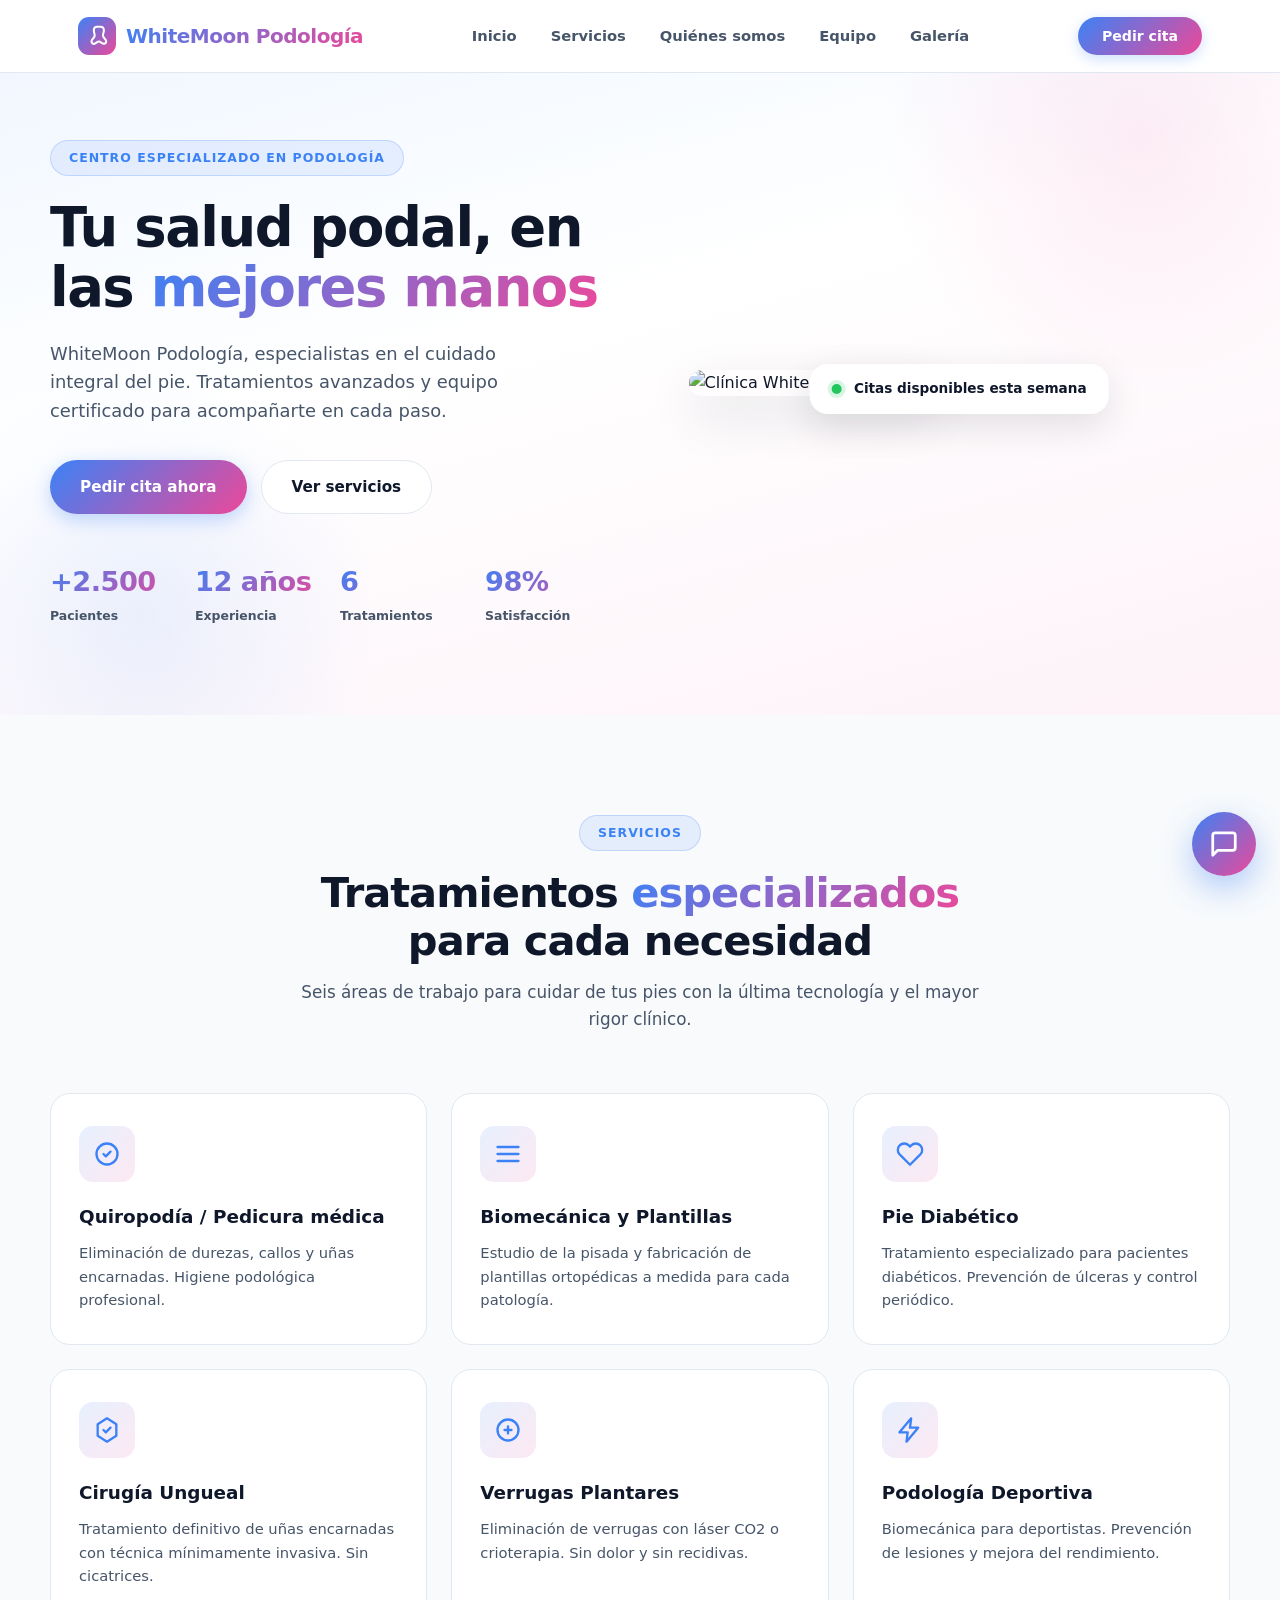
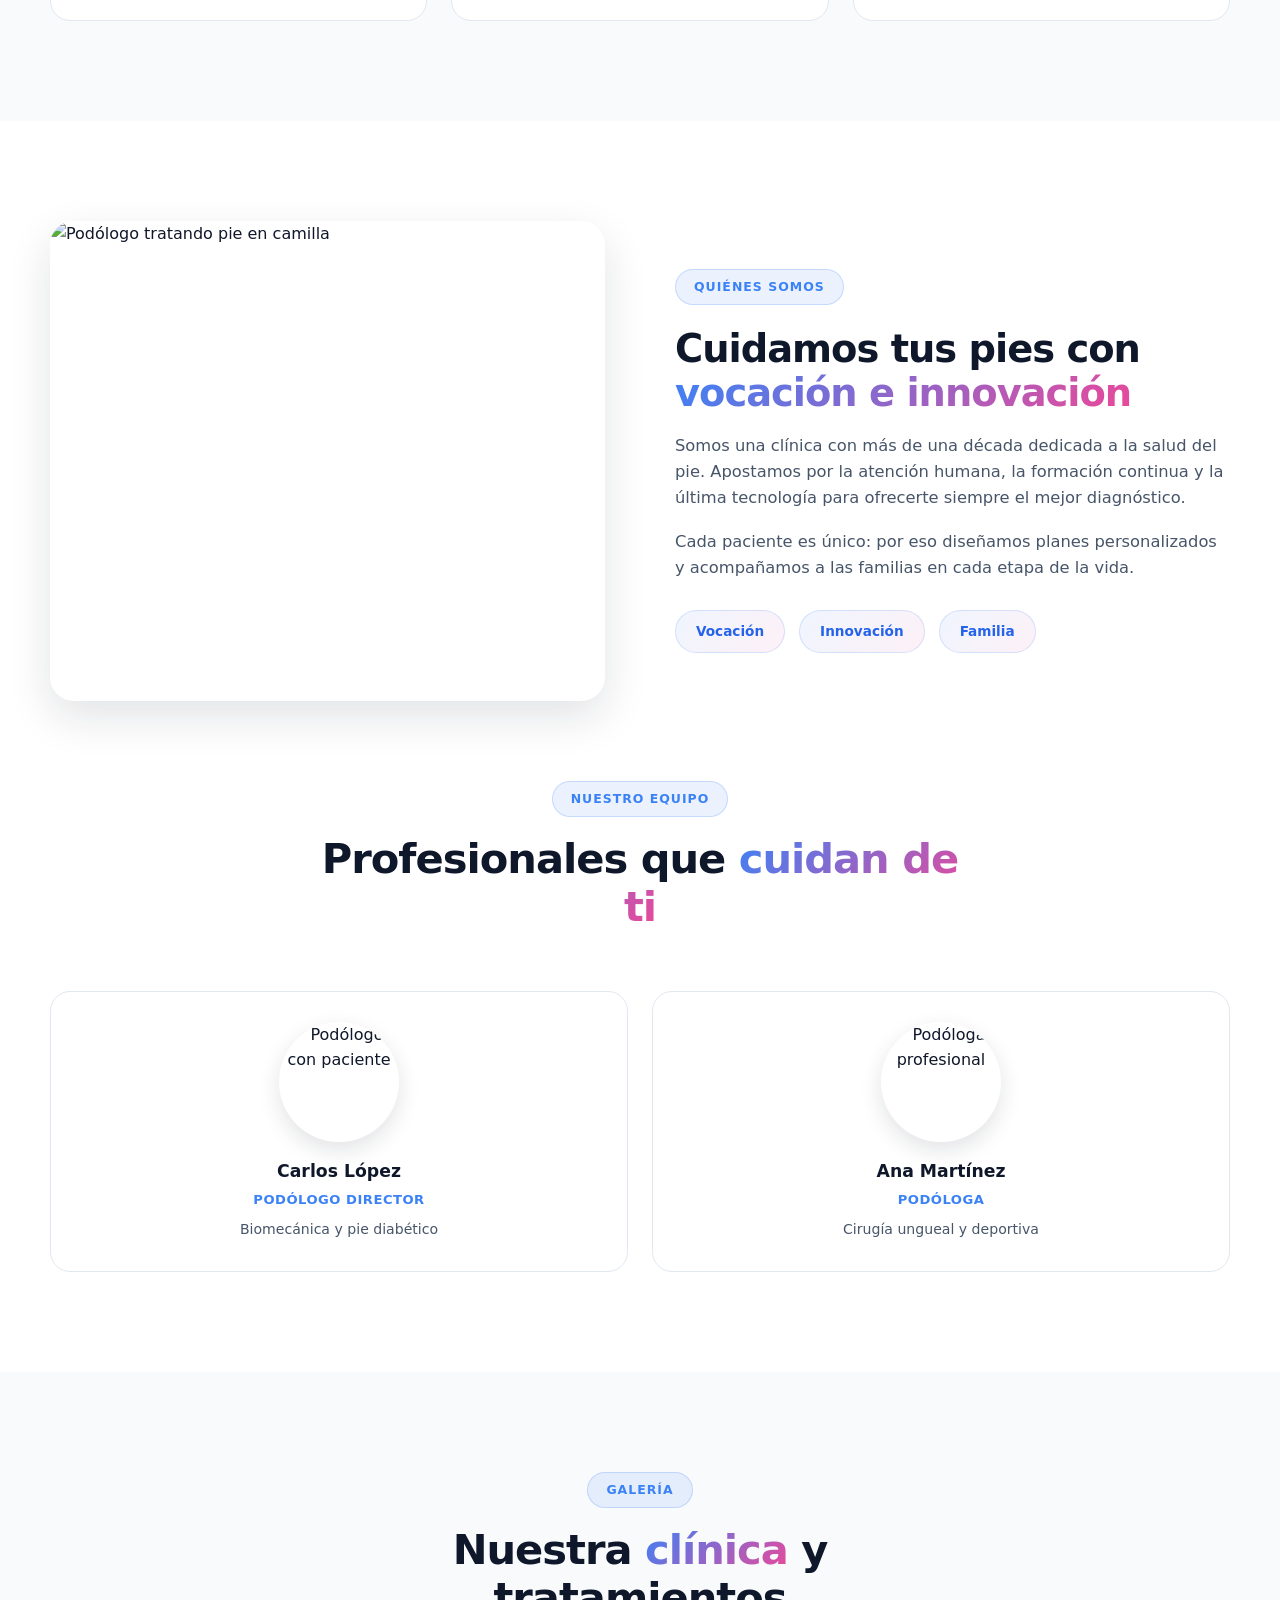
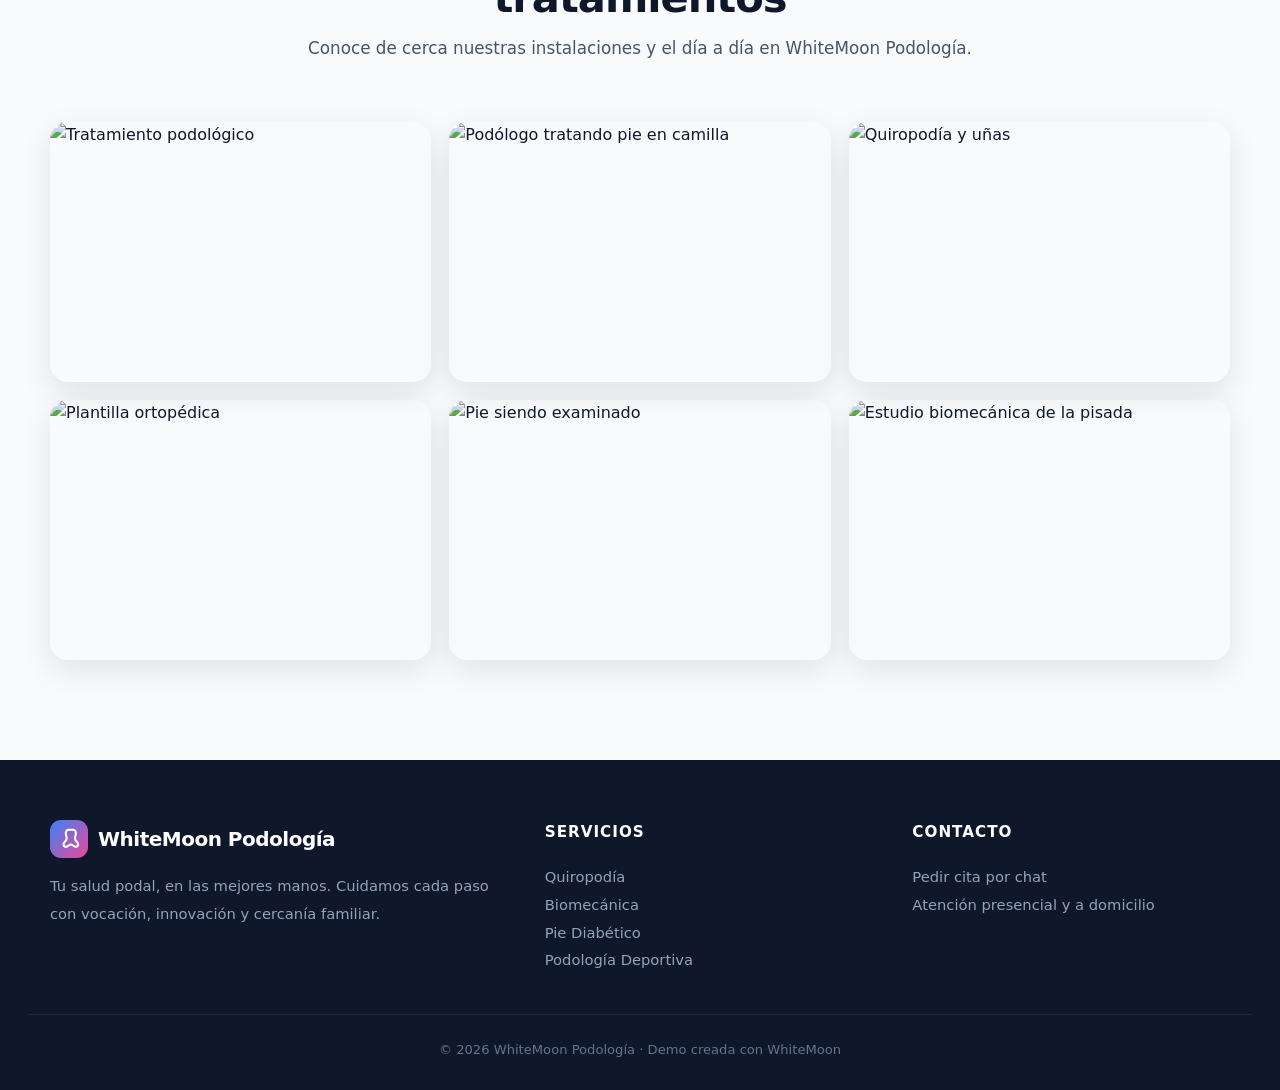
==== commit 9b58f1e2: "fix: fotos podología — pies, podólogos, plantillas, quiropodía específicas" ====
--- a/index.html
+++ b/index.html
@@ -303,7 +303,7 @@
 <section id="quienes" class="sec" style="background:#fff">
   <div class="sec-inner">
     <div class="qui">
-      <img src="https://images.unsplash.com/photo-1629909615184-74f495363b67?w=500&q=80" alt="Clínica WhiteMoon Podología" loading="lazy" onerror="this.onerror=null;this.src='https://images.unsplash.com/photo-1519823551278-64ac92734fb1?w=500&q=80'">
+      <img src="https://images.unsplash.com/photo-1607619056574-7b8d3ee536b2?w=500&q=80" alt="Podólogo tratando pie en camilla" loading="lazy" onerror="this.onerror=null;this.src='https://images.unsplash.com/photo-1519823551278-64ac92734fb1?w=500&q=80'">
       <div>
         <span class="tag">Quiénes somos</span>
         <h2>Cuidamos tus pies con <em>vocación e innovación</em></h2>
@@ -323,13 +323,13 @@
       </div>
       <div class="equipo">
         <div class="miembro">
-          <img src="https://images.unsplash.com/photo-1559839734-2b71ea197ec2?w=300&q=80" alt="Podólogo" loading="lazy" onerror="this.onerror=null;this.src='https://images.unsplash.com/photo-1519823551278-64ac92734fb1?w=500&q=80'">
+          <img src="https://images.unsplash.com/photo-1612349317150-e413f6a5b16d?w=300&q=80" alt="Podólogo con paciente" loading="lazy" onerror="this.onerror=null;this.src='https://images.unsplash.com/photo-1519823551278-64ac92734fb1?w=500&q=80'">
           <h4>Carlos López</h4>
           <div class="rol">Podólogo Director</div>
           <p>Biomecánica y pie diabético</p>
         </div>
         <div class="miembro">
-          <img src="https://images.unsplash.com/photo-1594824476967-48c8b964273f?w=300&q=80" alt="Podóloga" loading="lazy" onerror="this.onerror=null;this.src='https://images.unsplash.com/photo-1519823551278-64ac92734fb1?w=500&q=80'">
+          <img src="https://images.unsplash.com/photo-1559839734-2b71ea197ec2?w=300&q=80" alt="Podóloga profesional" loading="lazy" onerror="this.onerror=null;this.src='https://images.unsplash.com/photo-1519823551278-64ac92734fb1?w=500&q=80'">
           <h4>Ana Martínez</h4>
           <div class="rol">Podóloga</div>
           <p>Cirugía ungueal y deportiva</p>
@@ -347,12 +347,12 @@
       <p>Conoce de cerca nuestras instalaciones y el día a día en WhiteMoon Podología.</p>
     </div>
     <div class="gal-grid">
-      <img src="https://images.unsplash.com/photo-1519823551278-64ac92734fb1?w=500&q=80" alt="Sala de tratamiento" loading="lazy" onerror="this.onerror=null;this.src='https://images.unsplash.com/photo-1519823551278-64ac92734fb1?w=500&q=80'">
-      <img src="https://images.unsplash.com/photo-1607619056574-7b8d3ee536b2?w=500&q=80" alt="Tratamiento podológico" loading="lazy" onerror="this.onerror=null;this.src='https://images.unsplash.com/photo-1519823551278-64ac92734fb1?w=500&q=80'">
-      <img src="https://images.unsplash.com/photo-1629909615184-74f495363b67?w=500&q=80" alt="Sala clínica" loading="lazy" onerror="this.onerror=null;this.src='https://images.unsplash.com/photo-1519823551278-64ac92734fb1?w=500&q=80'">
-      <img src="https://images.unsplash.com/photo-1595078475328-1ab05d0a6a0e?w=500&q=80" alt="Plantillas ortopédicas" loading="lazy" onerror="this.onerror=null;this.src='https://images.unsplash.com/photo-1519823551278-64ac92734fb1?w=500&q=80'">
-      <img src="https://images.unsplash.com/photo-1582719471384-894fbb16e074?w=500&q=80" alt="Pie en tratamiento" loading="lazy" onerror="this.onerror=null;this.src='https://images.unsplash.com/photo-1519823551278-64ac92734fb1?w=500&q=80'">
-      <img src="https://images.unsplash.com/photo-1519494026892-80bbd2d6fd0d?w=500&q=80" alt="Camilla clínica" loading="lazy" onerror="this.onerror=null;this.src='https://images.unsplash.com/photo-1519823551278-64ac92734fb1?w=500&q=80'">
+      <img src="https://images.unsplash.com/photo-1519823551278-64ac92734fb1?w=500&q=80" alt="Tratamiento podológico" loading="lazy" onerror="this.onerror=null;this.src='https://images.unsplash.com/photo-1519823551278-64ac92734fb1?w=500&q=80'">
+      <img src="https://images.unsplash.com/photo-1607619056574-7b8d3ee536b2?w=500&q=80" alt="Podólogo tratando pie en camilla" loading="lazy" onerror="this.onerror=null;this.src='https://images.unsplash.com/photo-1519823551278-64ac92734fb1?w=500&q=80'">
+      <img src="https://images.unsplash.com/photo-1582719471384-894fbb16e074?w=500&q=80" alt="Quiropodía y uñas" loading="lazy" onerror="this.onerror=null;this.src='https://images.unsplash.com/photo-1519823551278-64ac92734fb1?w=500&q=80'">
+      <img src="https://images.unsplash.com/photo-1595078475328-1ab05d0a6a0e?w=500&q=80" alt="Plantilla ortopédica" loading="lazy" onerror="this.onerror=null;this.src='https://images.unsplash.com/photo-1519823551278-64ac92734fb1?w=500&q=80'">
+      <img src="https://images.unsplash.com/photo-1512290923902-8a9f81dc236c?w=500&q=80" alt="Pie siendo examinado" loading="lazy" onerror="this.onerror=null;this.src='https://images.unsplash.com/photo-1519823551278-64ac92734fb1?w=500&q=80'">
+      <img src="https://images.unsplash.com/photo-1571019613454-1cb2f99b2d8b?w=500&q=80" alt="Estudio biomecánica de la pisada" loading="lazy" onerror="this.onerror=null;this.src='https://images.unsplash.com/photo-1519823551278-64ac92734fb1?w=500&q=80'">
     </div>
   </div>
 </section>
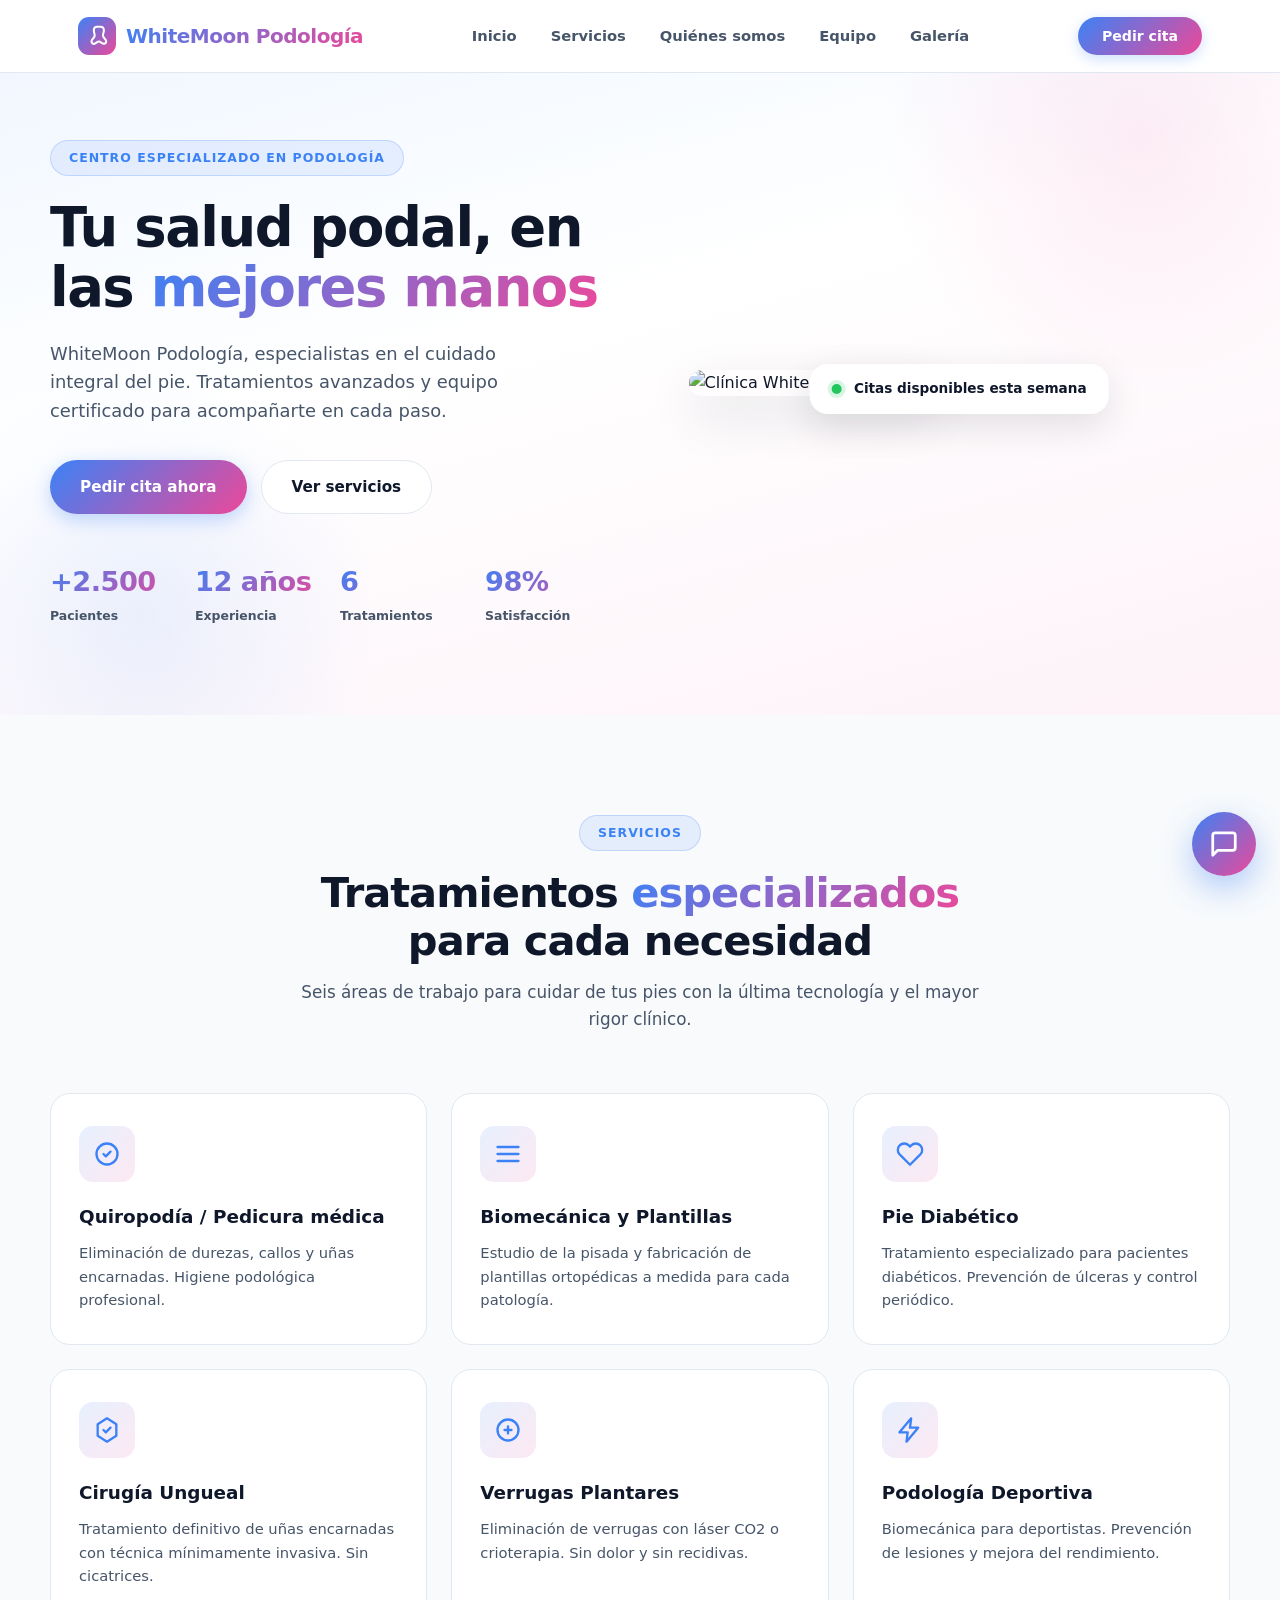
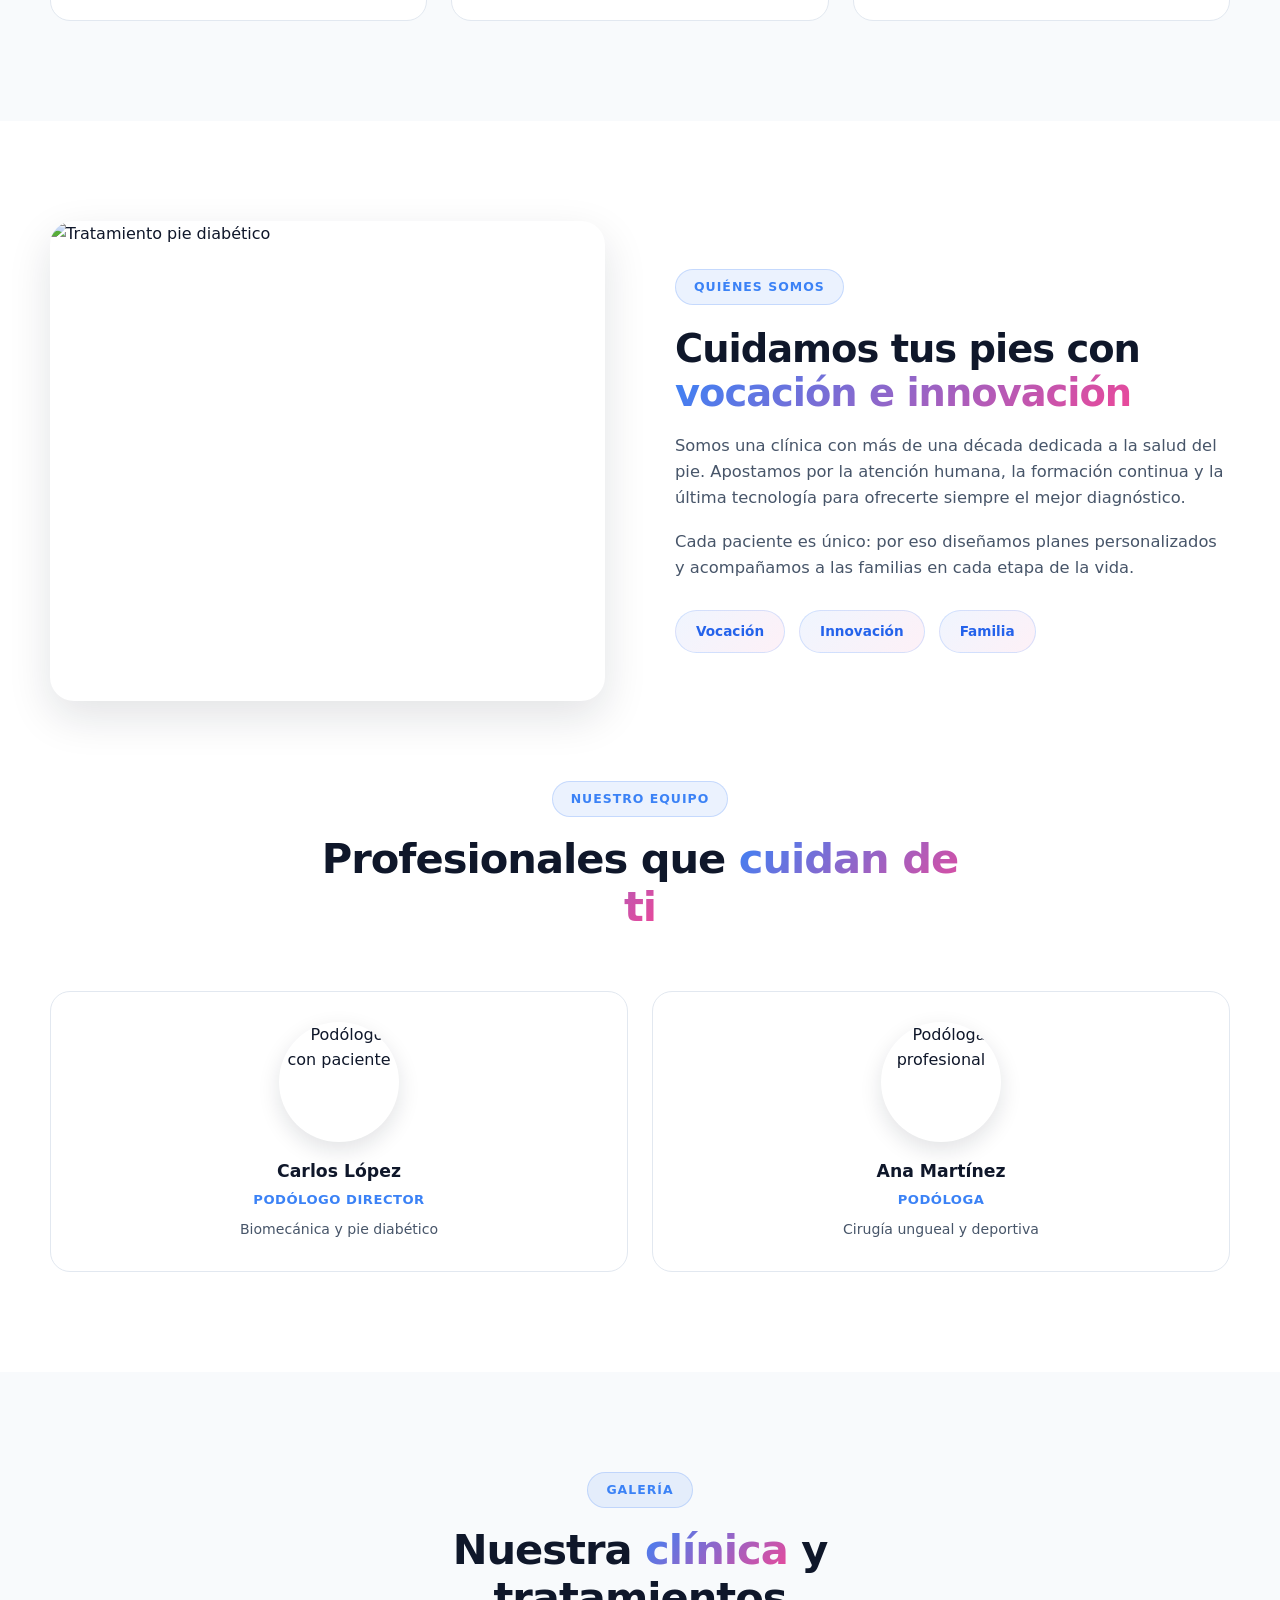
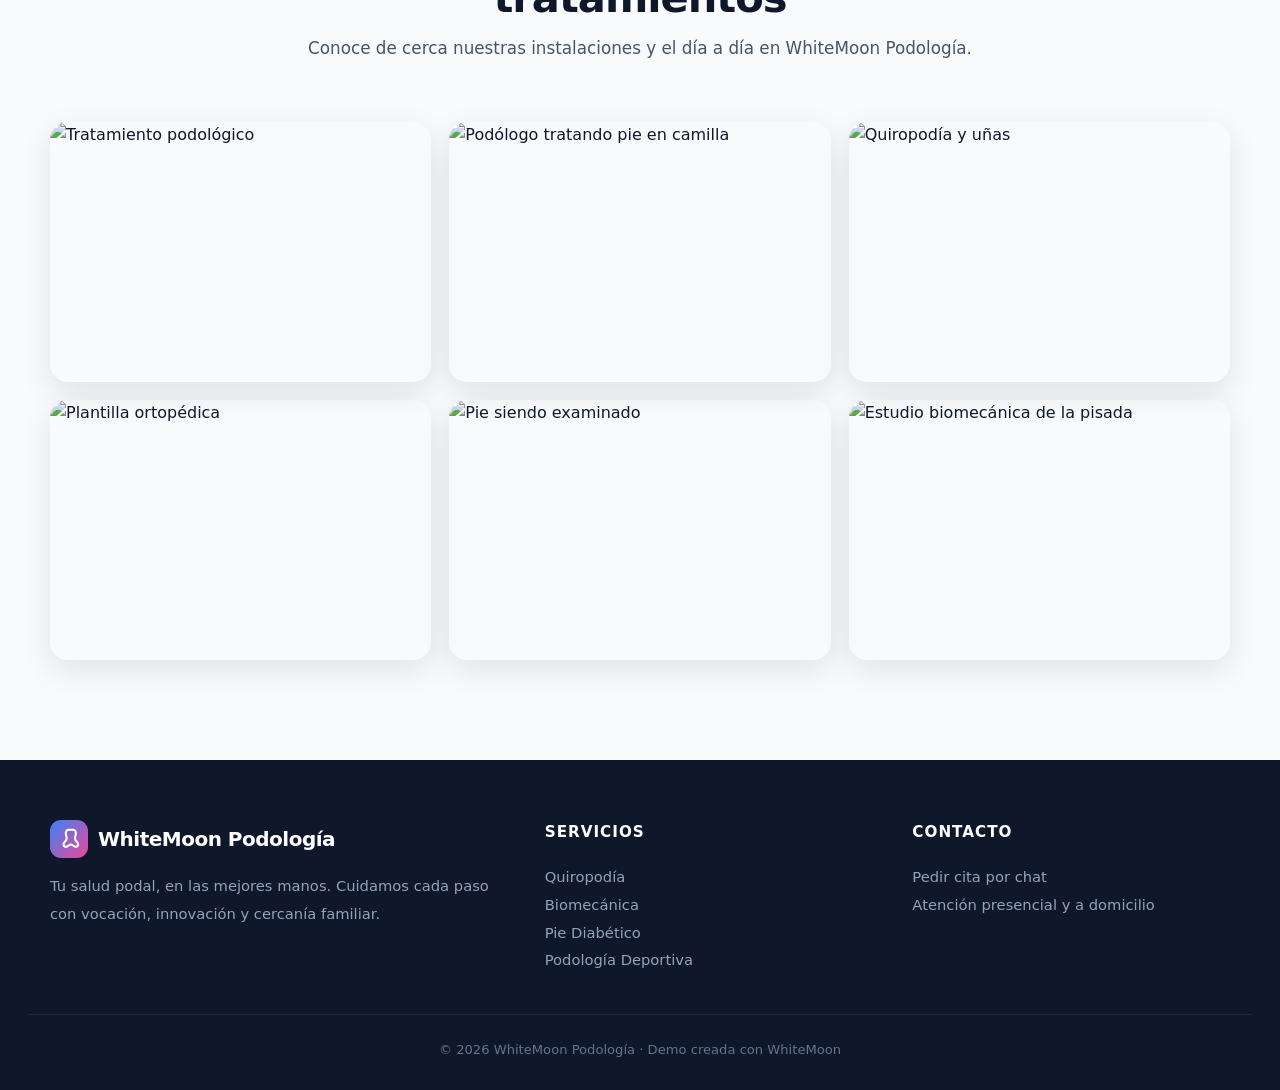
==== commit 1a034060: "fix: añadir foto pie diabético en quiénes-somos · todas las URLs específicas presentes" ====
--- a/index.html
+++ b/index.html
@@ -303,7 +303,7 @@
 <section id="quienes" class="sec" style="background:#fff">
   <div class="sec-inner">
     <div class="qui">
-      <img src="https://images.unsplash.com/photo-1607619056574-7b8d3ee536b2?w=500&q=80" alt="Podólogo tratando pie en camilla" loading="lazy" onerror="this.onerror=null;this.src='https://images.unsplash.com/photo-1519823551278-64ac92734fb1?w=500&q=80'">
+      <img src="https://images.unsplash.com/photo-1559757175-5700dde675bc?w=500&q=80" alt="Tratamiento pie diabético" loading="lazy" onerror="this.onerror=null;this.src='https://images.unsplash.com/photo-1519823551278-64ac92734fb1?w=500&q=80'">
       <div>
         <span class="tag">Quiénes somos</span>
         <h2>Cuidamos tus pies con <em>vocación e innovación</em></h2>
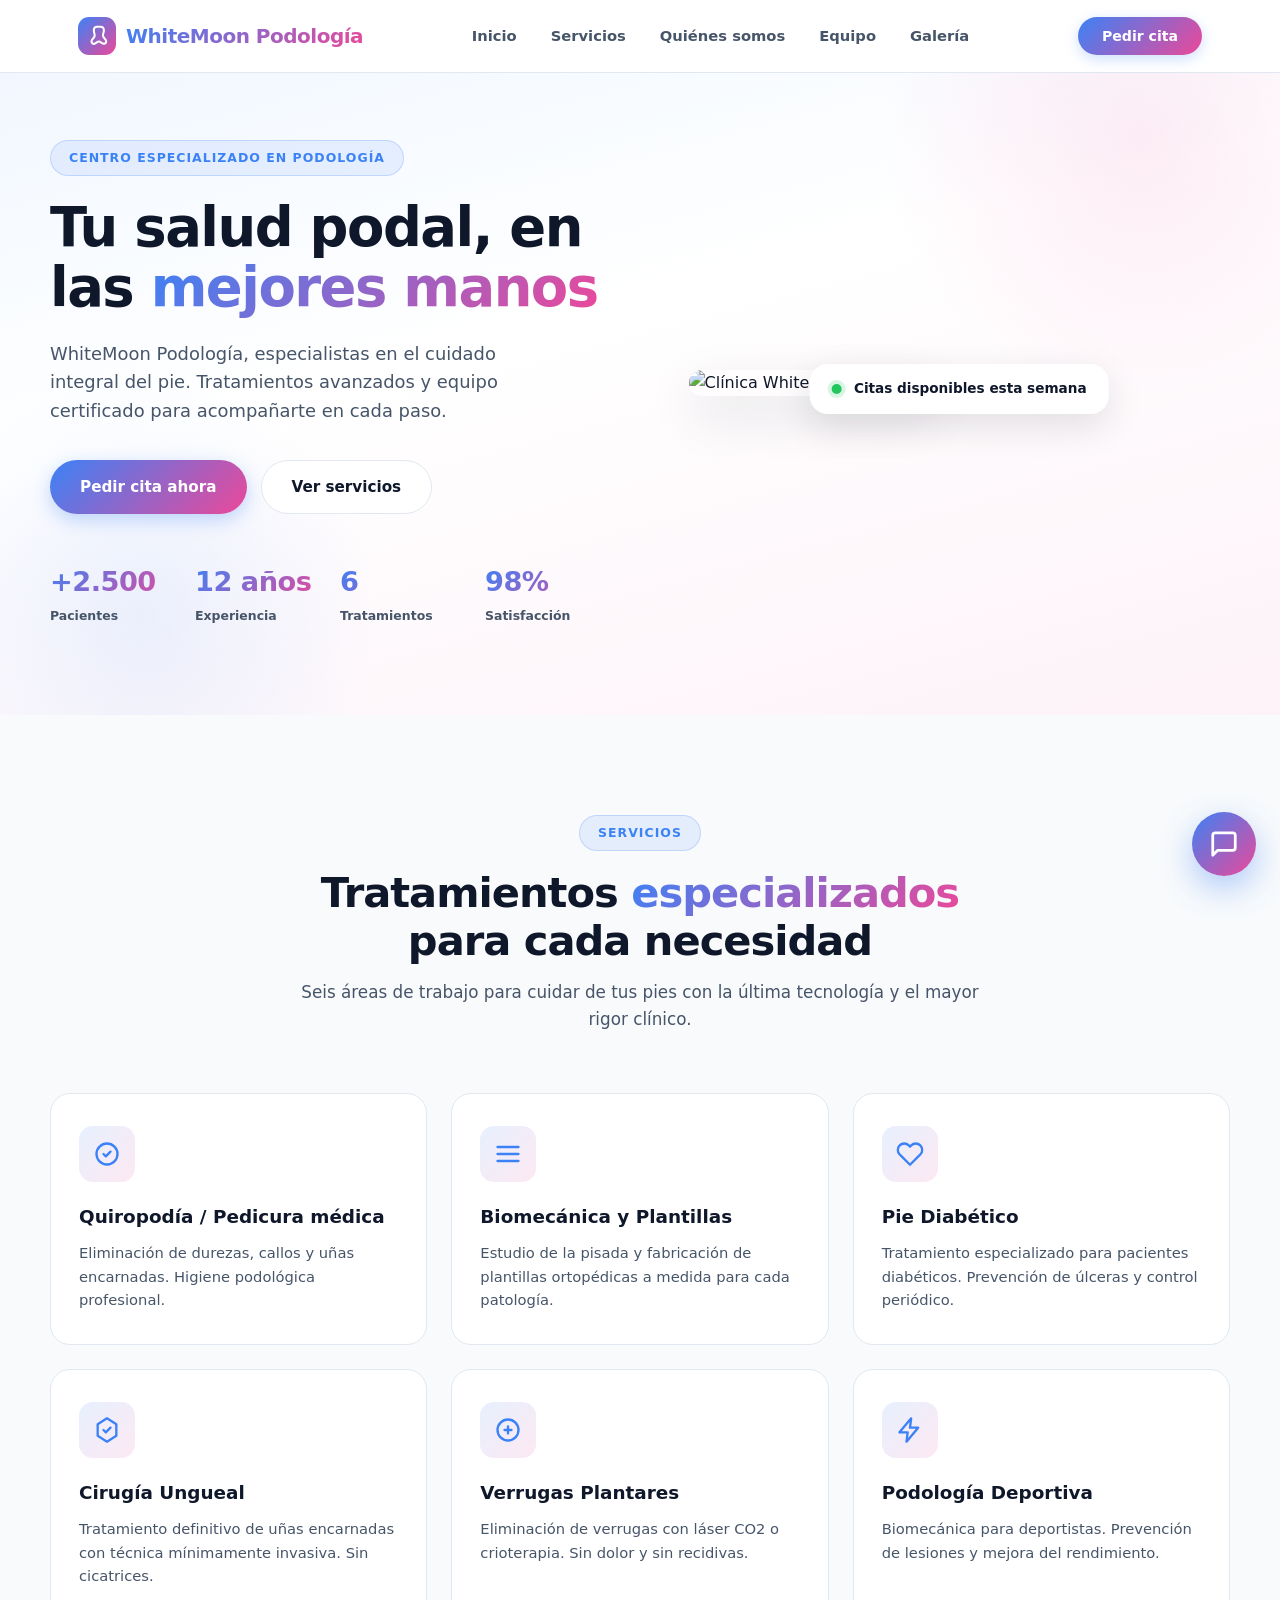
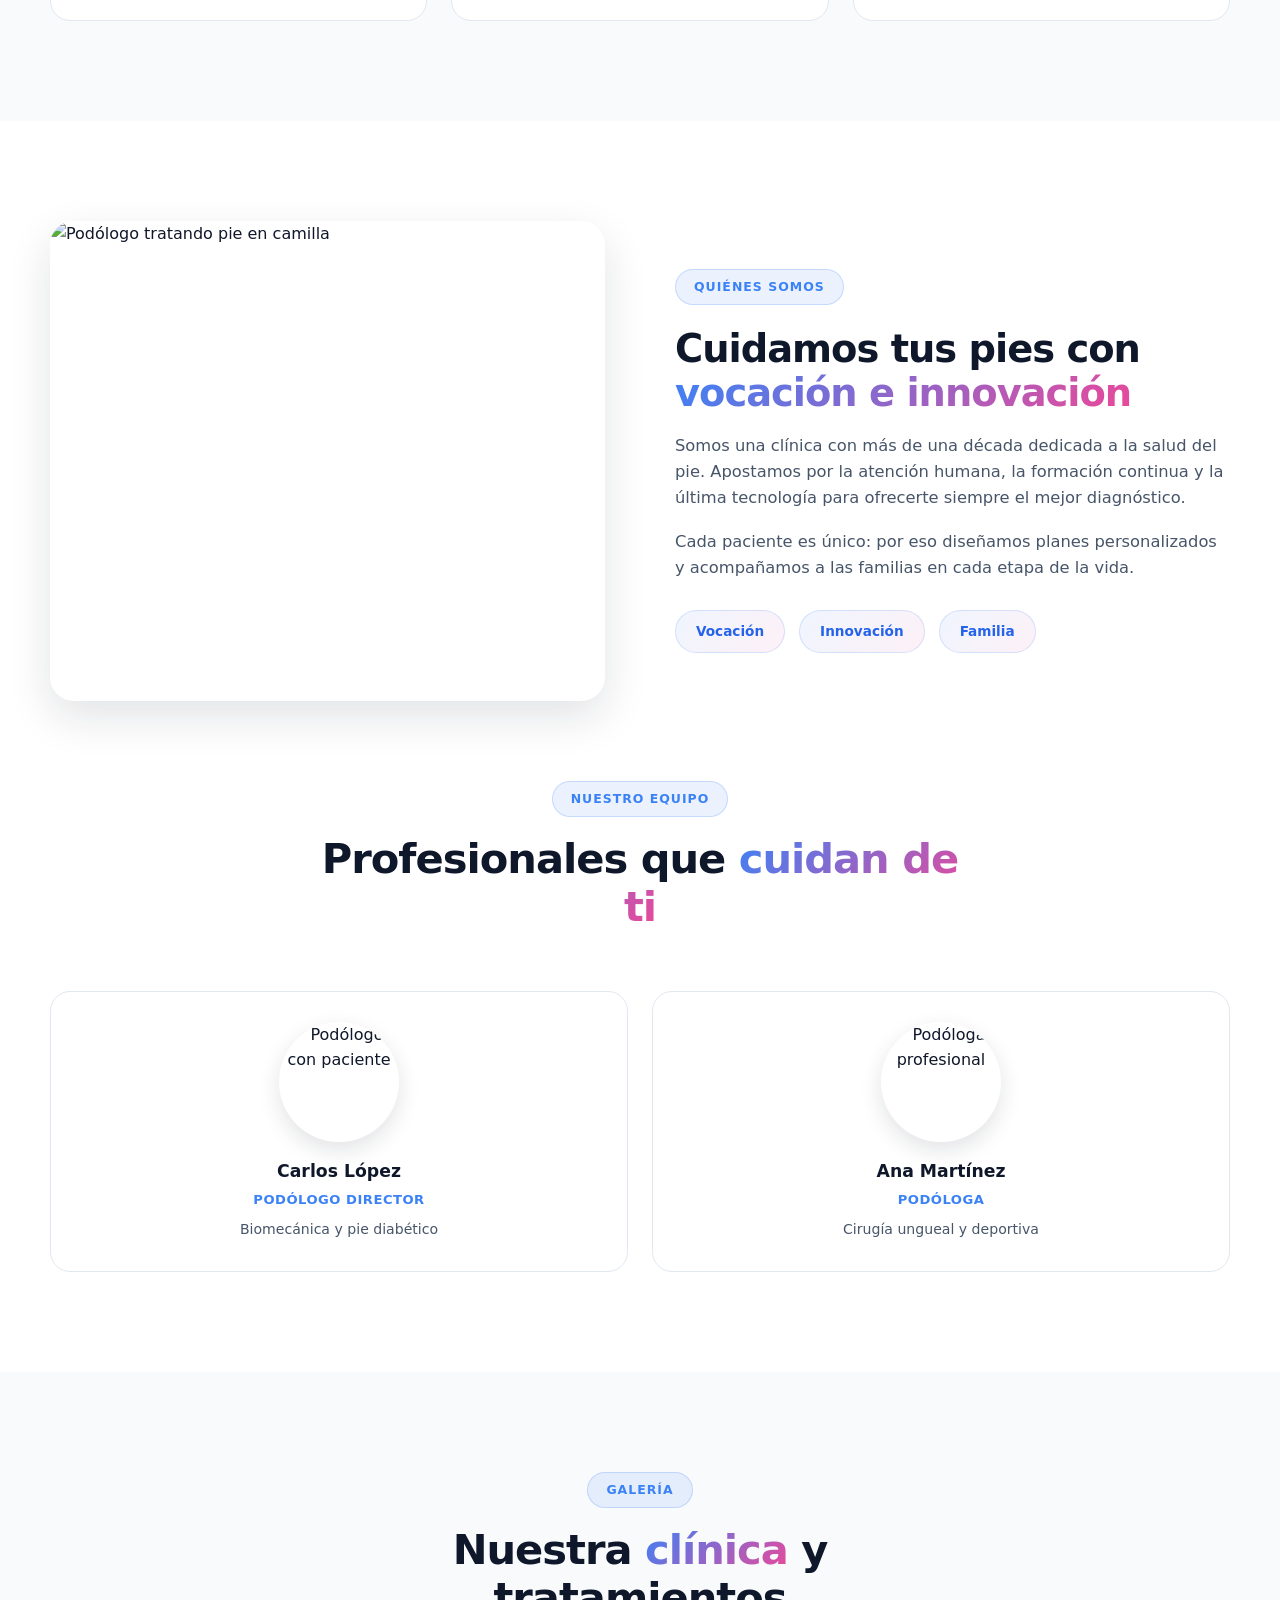
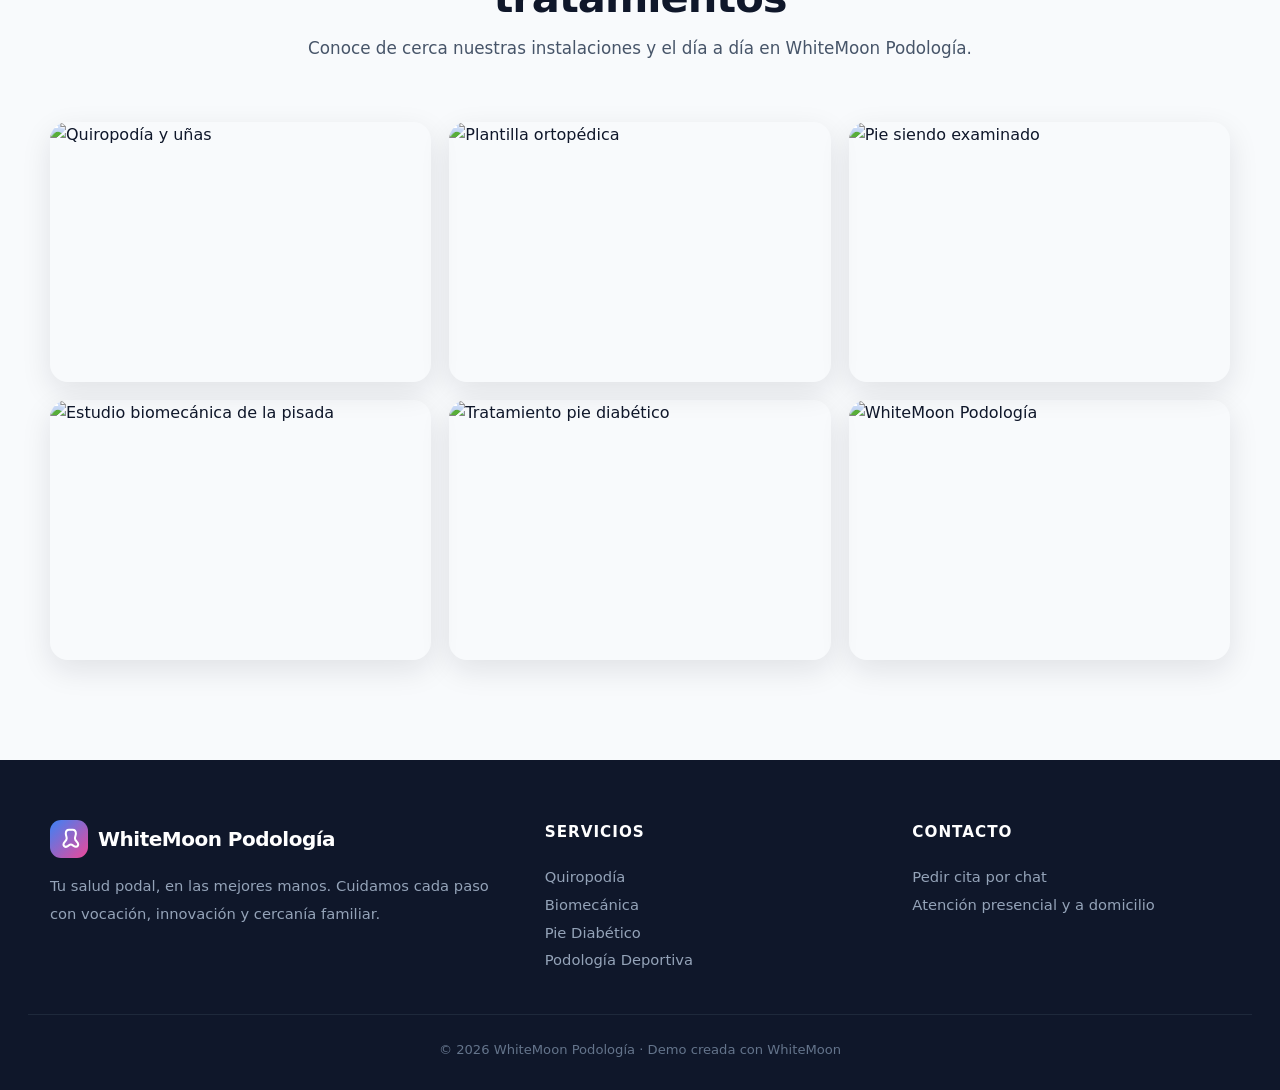
==== commit 7f079651: "fix: fotos podología — reemplazo directo todas las imágenes" ====
--- a/index.html
+++ b/index.html
@@ -303,7 +303,7 @@
 <section id="quienes" class="sec" style="background:#fff">
   <div class="sec-inner">
     <div class="qui">
-      <img src="https://images.unsplash.com/photo-1559757175-5700dde675bc?w=500&q=80" alt="Tratamiento pie diabético" loading="lazy" onerror="this.onerror=null;this.src='https://images.unsplash.com/photo-1519823551278-64ac92734fb1?w=500&q=80'">
+      <img src="https://images.unsplash.com/photo-1607619056574-7b8d3ee536b2?w=500&q=80" alt="Podólogo tratando pie en camilla" loading="lazy" onerror="this.onerror=null;this.src='https://images.unsplash.com/photo-1519823551278-64ac92734fb1?w=500&q=80'">
       <div>
         <span class="tag">Quiénes somos</span>
         <h2>Cuidamos tus pies con <em>vocación e innovación</em></h2>
@@ -347,12 +347,12 @@
       <p>Conoce de cerca nuestras instalaciones y el día a día en WhiteMoon Podología.</p>
     </div>
     <div class="gal-grid">
-      <img src="https://images.unsplash.com/photo-1519823551278-64ac92734fb1?w=500&q=80" alt="Tratamiento podológico" loading="lazy" onerror="this.onerror=null;this.src='https://images.unsplash.com/photo-1519823551278-64ac92734fb1?w=500&q=80'">
-      <img src="https://images.unsplash.com/photo-1607619056574-7b8d3ee536b2?w=500&q=80" alt="Podólogo tratando pie en camilla" loading="lazy" onerror="this.onerror=null;this.src='https://images.unsplash.com/photo-1519823551278-64ac92734fb1?w=500&q=80'">
       <img src="https://images.unsplash.com/photo-1582719471384-894fbb16e074?w=500&q=80" alt="Quiropodía y uñas" loading="lazy" onerror="this.onerror=null;this.src='https://images.unsplash.com/photo-1519823551278-64ac92734fb1?w=500&q=80'">
       <img src="https://images.unsplash.com/photo-1595078475328-1ab05d0a6a0e?w=500&q=80" alt="Plantilla ortopédica" loading="lazy" onerror="this.onerror=null;this.src='https://images.unsplash.com/photo-1519823551278-64ac92734fb1?w=500&q=80'">
       <img src="https://images.unsplash.com/photo-1512290923902-8a9f81dc236c?w=500&q=80" alt="Pie siendo examinado" loading="lazy" onerror="this.onerror=null;this.src='https://images.unsplash.com/photo-1519823551278-64ac92734fb1?w=500&q=80'">
       <img src="https://images.unsplash.com/photo-1571019613454-1cb2f99b2d8b?w=500&q=80" alt="Estudio biomecánica de la pisada" loading="lazy" onerror="this.onerror=null;this.src='https://images.unsplash.com/photo-1519823551278-64ac92734fb1?w=500&q=80'">
+      <img src="https://images.unsplash.com/photo-1559757175-5700dde675bc?w=500&q=80" alt="Tratamiento pie diabético" loading="lazy" onerror="this.onerror=null;this.src='https://images.unsplash.com/photo-1519823551278-64ac92734fb1?w=500&q=80'">
+      <img src="https://images.unsplash.com/photo-1519823551278-64ac92734fb1?w=500&q=80" alt="WhiteMoon Podología" loading="lazy" onerror="this.onerror=null;this.src='https://images.unsplash.com/photo-1519823551278-64ac92734fb1?w=500&q=80'">
     </div>
   </div>
 </section>
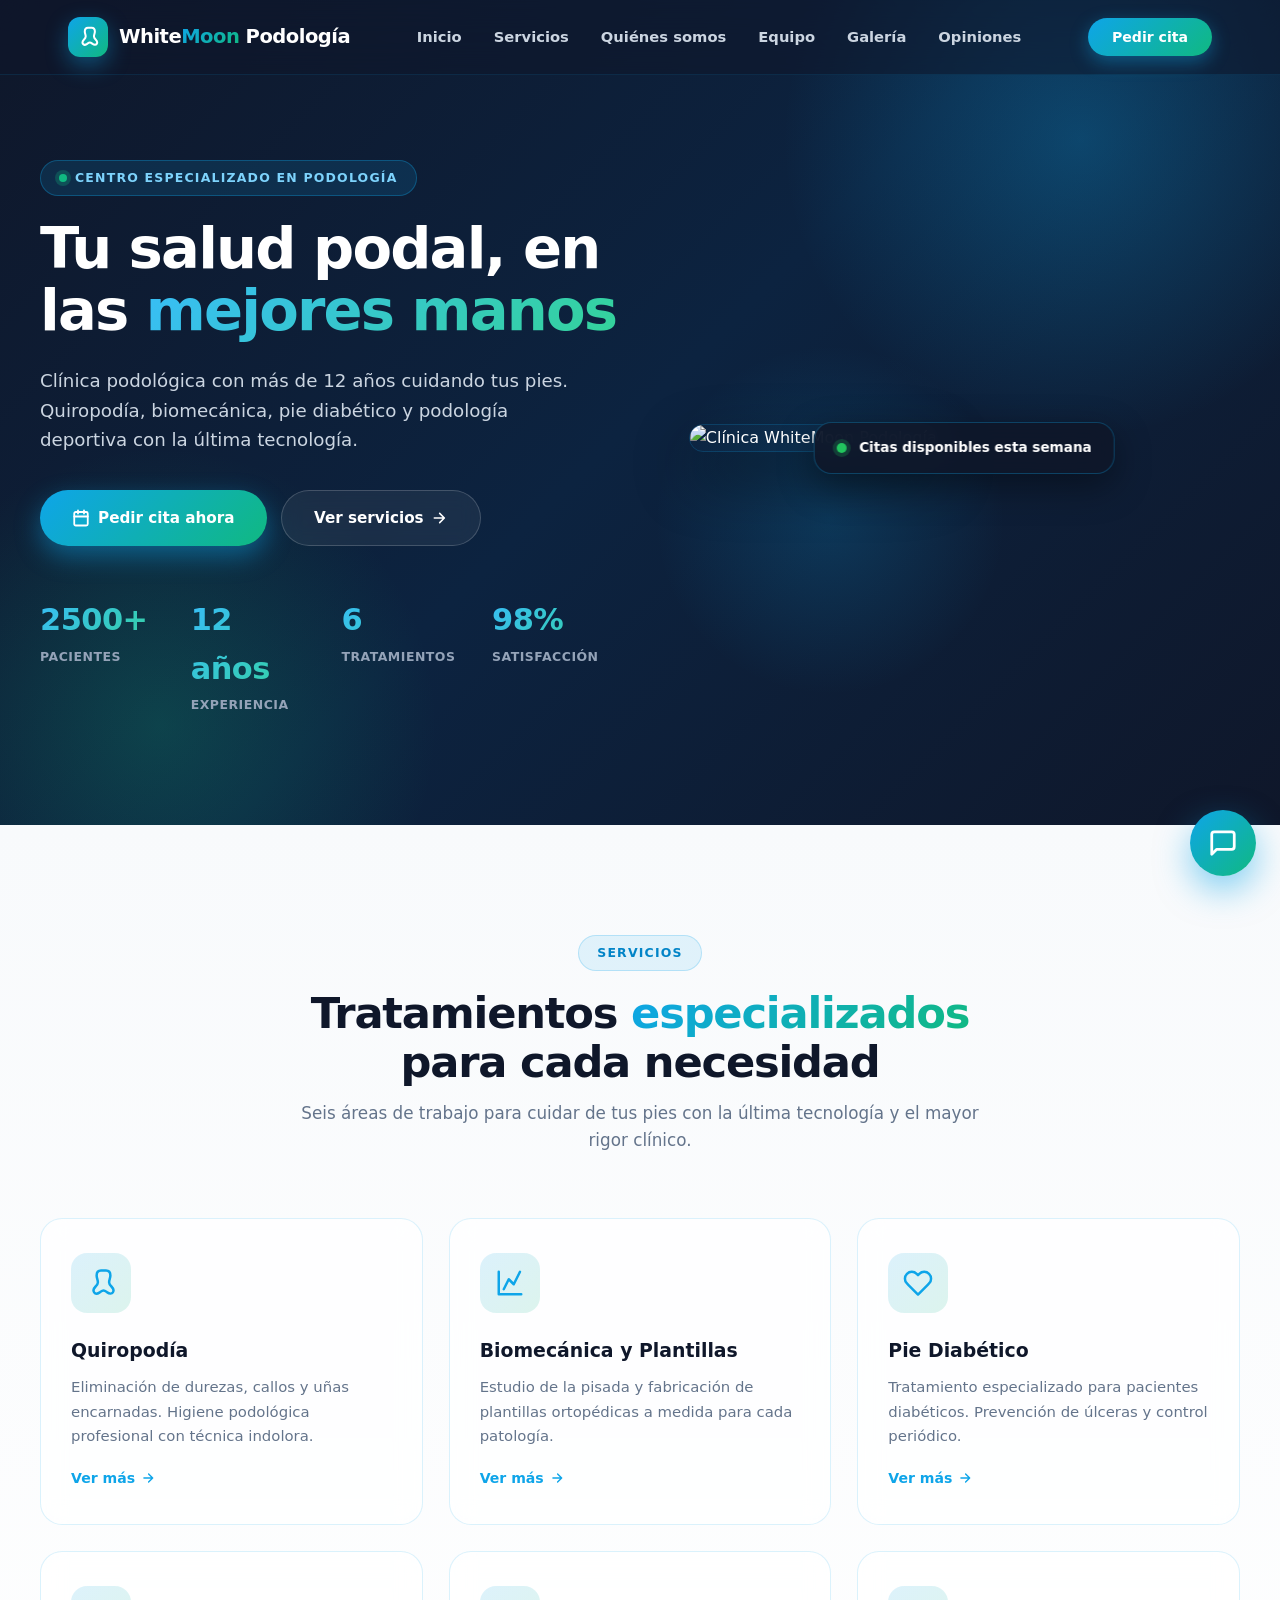
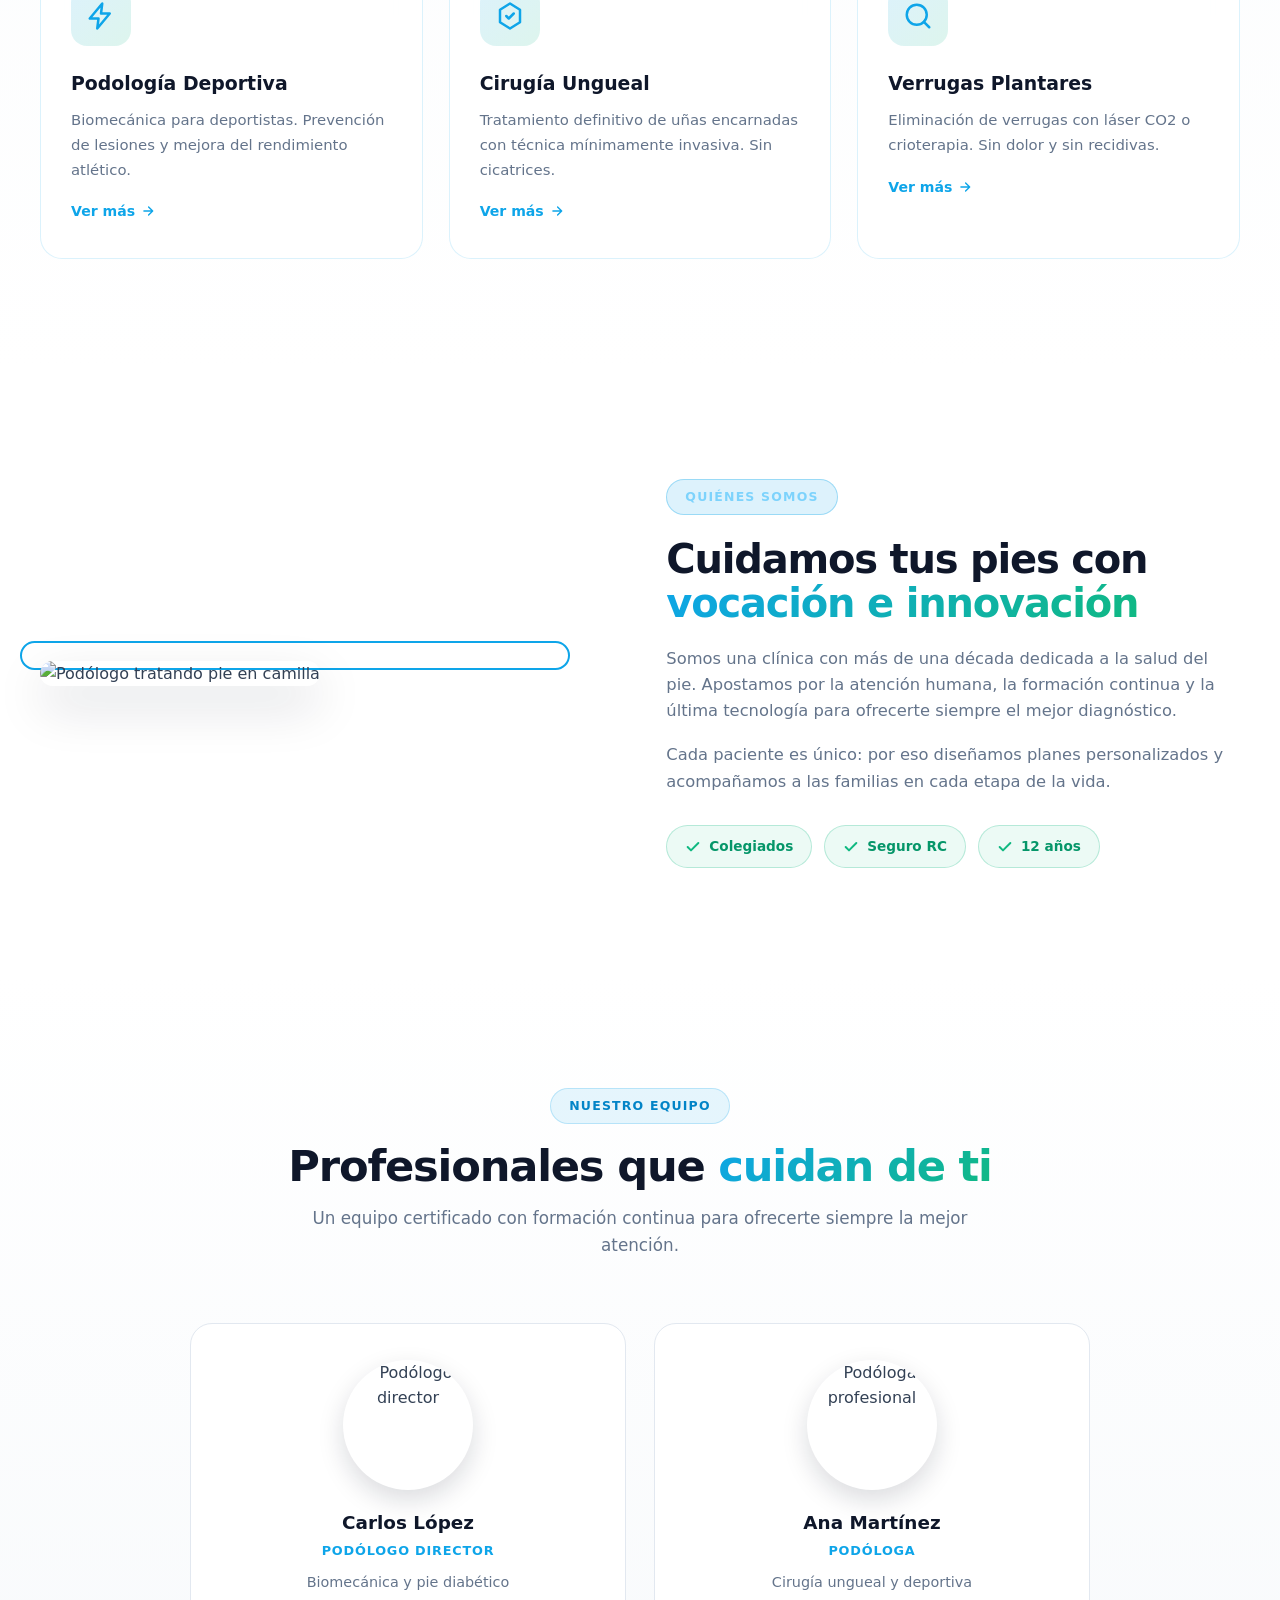
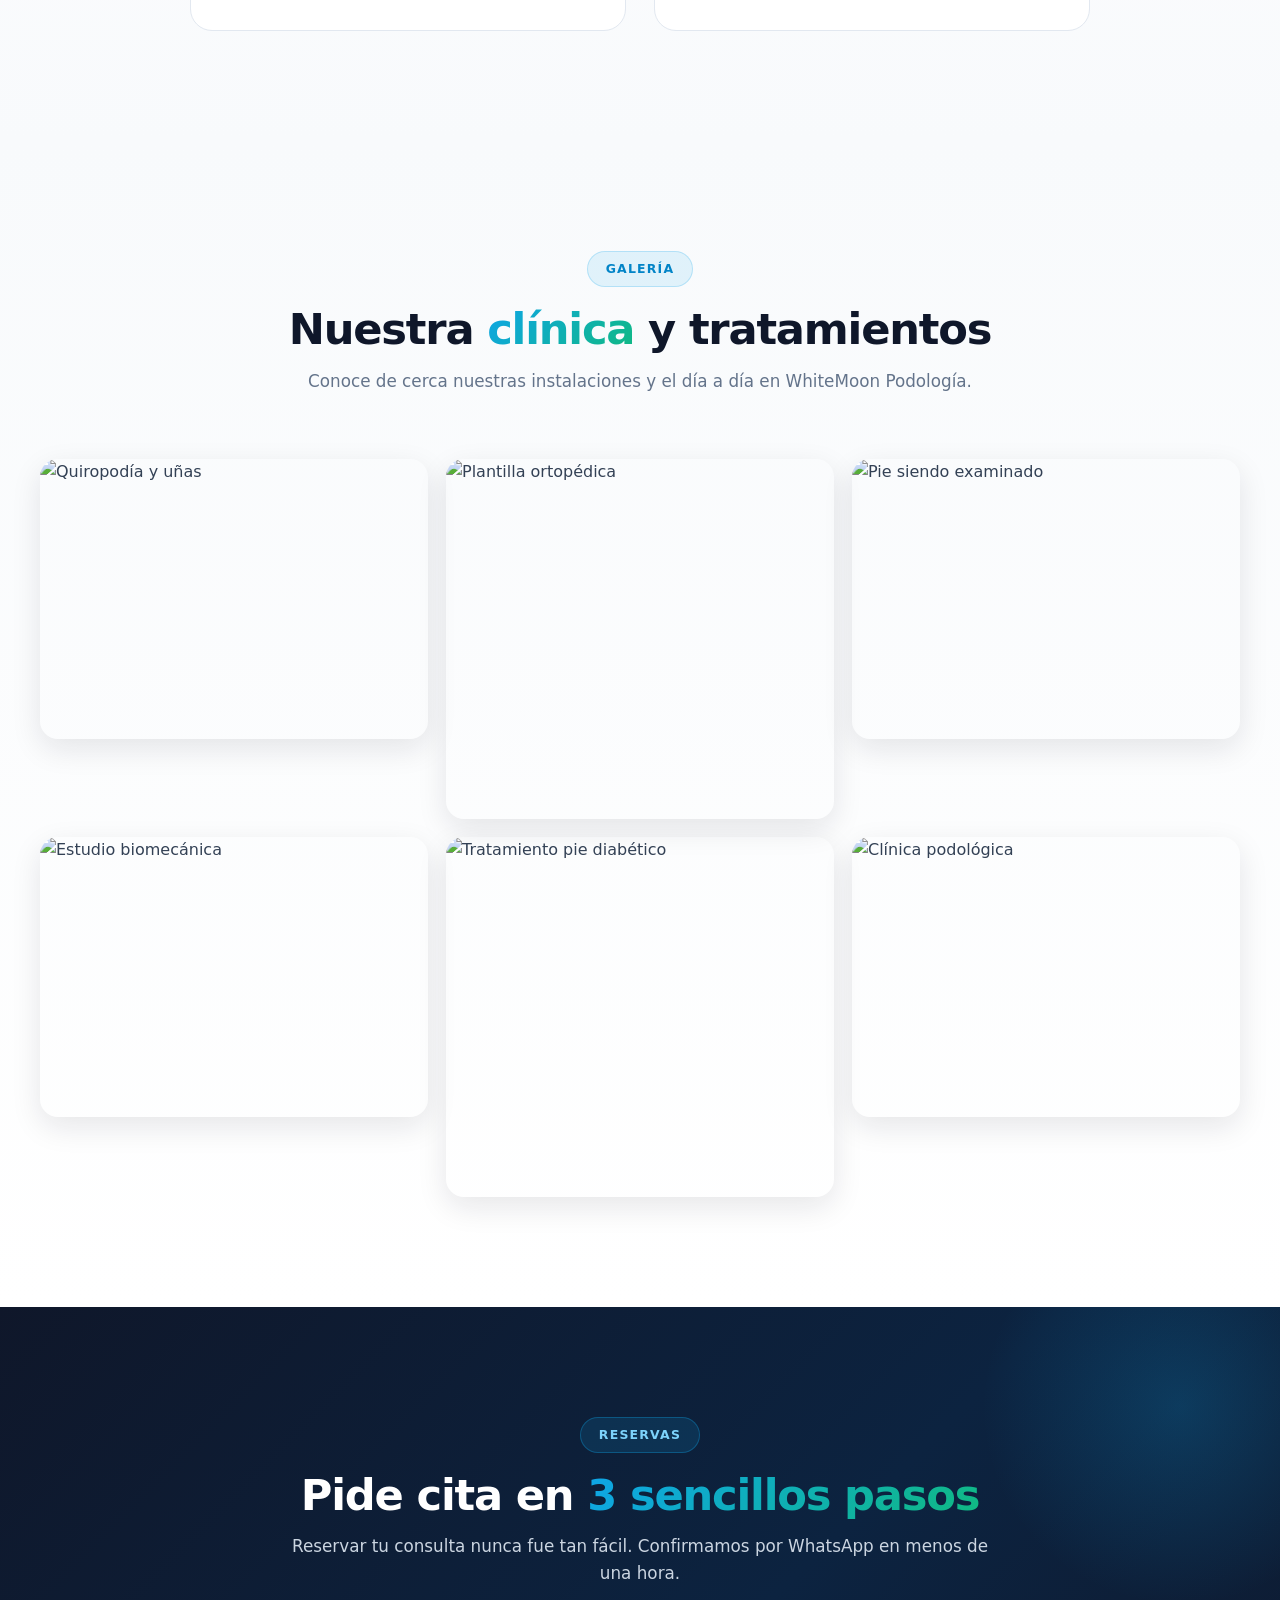
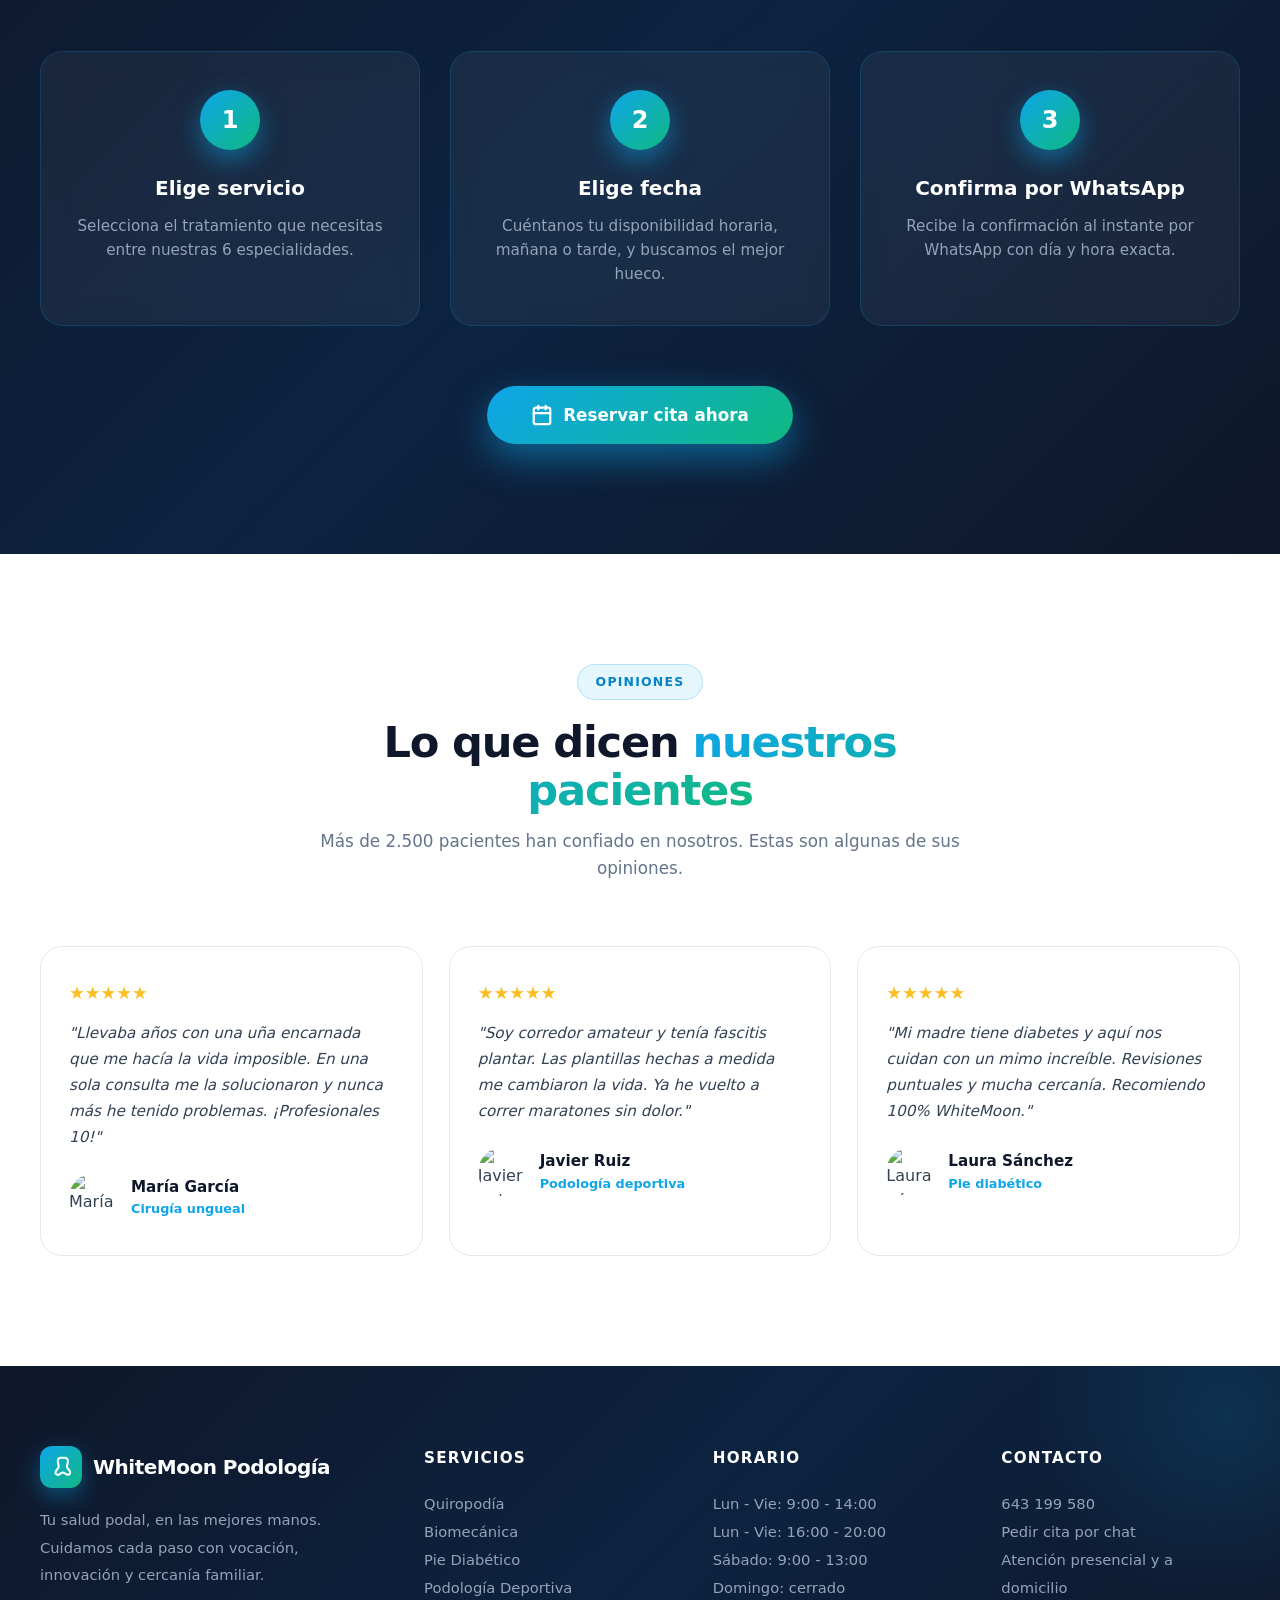
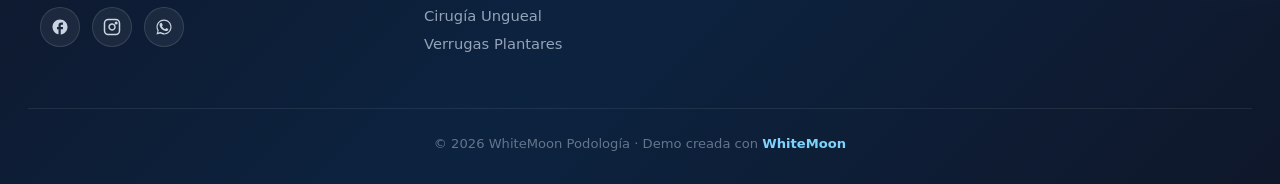
==== commit 411bfdb4: "feat: rediseño completo WhiteMoon Senior UI · paleta clínica azul/verde · hero dark con orbes · 6 se" ====
--- a/index.html
+++ b/index.html
@@ -3,229 +3,355 @@
 <head>
 <meta charset="UTF-8">
 <meta name="viewport" content="width=device-width,initial-scale=1">
-<title>WhiteMoon Podología — Tu salud podal, en las mejores manos</title>
-<meta name="description" content="WhiteMoon Podología, especialistas en el cuidado integral del pie. Quiropodía, biomecánica, pie diabético, cirugía ungueal, verrugas plantares y podología deportiva.">
+<title>WhiteMoon Podología | Clínica Podológica · Quiropodía, Plantillas y Pie Diabético</title>
+<meta name="description" content="Clínica podológica especializada. Quiropodía, biomecánica, plantillas ortopédicas, pie diabético y podología deportiva. Pide cita online.">
+<meta name="keywords" content="podología, podólogo, quiropodía, plantillas ortopédicas, pie diabético, podología deportiva, cirugía ungueal, verrugas plantares, biomecánica">
+<meta name="robots" content="index,follow">
+<meta name="theme-color" content="#0ea5e9">
+<meta property="og:type" content="website">
+<meta property="og:title" content="WhiteMoon Podología | Clínica Podológica Especializada">
+<meta property="og:description" content="Quiropodía, biomecánica, plantillas ortopédicas, pie diabético y podología deportiva. Pide cita online.">
+<meta property="og:image" content="https://images.unsplash.com/photo-1519823551278-64ac92734fb1?w=1200&q=80">
+<meta name="twitter:card" content="summary_large_image">
+<link rel="preconnect" href="https://images.unsplash.com">
+<script type="application/ld+json">
+{
+  "@context": "https://schema.org",
+  "@type": ["MedicalBusiness", "LocalBusiness"],
+  "name": "WhiteMoon Podología",
+  "description": "Clínica podológica especializada en quiropodía, biomecánica, pie diabético, cirugía ungueal y podología deportiva.",
+  "image": "https://images.unsplash.com/photo-1519823551278-64ac92734fb1?w=1200&q=80",
+  "medicalSpecialty": "Podiatric",
+  "priceRange": "€€",
+  "telephone": "+34643199580",
+  "address": {
+    "@type": "PostalAddress",
+    "addressCountry": "ES"
+  },
+  "openingHoursSpecification": [
+    {"@type": "OpeningHoursSpecification", "dayOfWeek": ["Monday","Tuesday","Wednesday","Thursday","Friday"], "opens": "09:00", "closes": "14:00"},
+    {"@type": "OpeningHoursSpecification", "dayOfWeek": ["Monday","Tuesday","Wednesday","Thursday","Friday"], "opens": "16:00", "closes": "20:00"},
+    {"@type": "OpeningHoursSpecification", "dayOfWeek": "Saturday", "opens": "09:00", "closes": "13:00"}
+  ],
+  "aggregateRating": {"@type": "AggregateRating", "ratingValue": "4.9", "reviewCount": "187"}
+}
+</script>
 <style>
 *{margin:0;padding:0;box-sizing:border-box}
 :root{
-  --azul:#3b82f6;
-  --azul2:#2563eb;
-  --rosa:#ec4899;
-  --rosa2:#f472b6;
-  --grad:linear-gradient(135deg,#3b82f6,#ec4899);
-  --texto:#0f172a;
-  --texto2:#475569;
-  --texto3:#94a3b8;
-  --gris:#f8fafc;
-  --gris2:#f1f5f9;
-  --borde:#e2e8f0;
-  --blanco:#ffffff;
+  --primary:#0ea5e9;
+  --primary-dark:#0284c7;
+  --primary-light:#e0f2fe;
+  --accent:#10b981;
+  --accent-dark:#059669;
+  --dark:#0f172a;
+  --dark-2:#1e293b;
+  --dark-3:#0c2340;
+  --text:#334155;
+  --text2:#64748b;
+  --text3:#94a3b8;
+  --white:#ffffff;
+  --bg:#f8fafc;
+  --bg2:#f1f5f9;
+  --border:#e2e8f0;
+  --glass:rgba(14,165,233,0.06);
+  --glass-border:rgba(14,165,233,0.15);
+  --grad:linear-gradient(135deg,#0ea5e9 0%,#10b981 100%);
+  --grad-dark:linear-gradient(135deg,#0f172a 0%,#0c2340 50%,#0f172a 100%);
 }
 html{scroll-behavior:smooth}
-body{font-family:system-ui,-apple-system,Segoe UI,Roboto,sans-serif;background:#fff;color:var(--texto);line-height:1.6;-webkit-font-smoothing:antialiased}
-
-/* NAV */
-nav{position:fixed;top:0;left:0;width:100%;background:rgba(255,255,255,.95);backdrop-filter:blur(14px);border-bottom:1px solid var(--borde);z-index:100}
-.nav-inner{max-width:1180px;margin:0 auto;display:flex;align-items:center;justify-content:space-between;height:72px;padding:0 28px}
-.nav-logo{display:flex;align-items:center;gap:10px;text-decoration:none}
-.nav-logo .ico{width:38px;height:38px;border-radius:11px;background:var(--grad);display:flex;align-items:center;justify-content:center;color:#fff}
-.nav-logo span{font-size:1.25rem;font-weight:800;background:var(--grad);-webkit-background-clip:text;-webkit-text-fill-color:transparent;letter-spacing:-.5px}
-.nav-links{display:flex;gap:34px}
-.nav-links a{color:var(--texto2);text-decoration:none;font-size:.92rem;font-weight:600;transition:color .2s}
-.nav-links a:hover{color:var(--azul)}
-.nav-cta{background:var(--grad);color:#fff;padding:11px 24px;border-radius:30px;font-size:.88rem;font-weight:700;border:none;cursor:pointer;transition:all .2s;font-family:inherit;box-shadow:0 4px 14px rgba(59,130,246,.25)}
-.nav-cta:hover{transform:translateY(-2px);box-shadow:0 8px 22px rgba(236,72,153,.35)}
+body{font-family:system-ui,-apple-system,Segoe UI,Roboto,sans-serif;background:#fff;color:var(--text);line-height:1.6;-webkit-font-smoothing:antialiased;overflow-x:hidden}
+
+/* REVEAL */
+.reveal{opacity:0;transform:translateY(28px);transition:opacity .8s ease,transform .8s ease}
+.reveal.in{opacity:1;transform:translateY(0)}
+
+/* NAV — glassmorphism */
+nav{position:fixed;top:0;left:0;width:100%;background:rgba(15,23,42,0.55);backdrop-filter:blur(18px);-webkit-backdrop-filter:blur(18px);border-bottom:1px solid rgba(14,165,233,0.12);z-index:100;transition:all .3s ease}
+nav.scrolled{background:rgba(15,23,42,0.92);border-bottom:1px solid rgba(14,165,233,0.25);box-shadow:0 4px 30px rgba(0,0,0,.3)}
+.nav-inner{max-width:1200px;margin:0 auto;display:flex;align-items:center;justify-content:space-between;height:74px;padding:0 28px}
+.nav-logo{display:flex;align-items:center;gap:11px;text-decoration:none}
+.nav-logo .ico{width:40px;height:40px;border-radius:12px;background:var(--grad);display:flex;align-items:center;justify-content:center;color:#fff;box-shadow:0 8px 22px rgba(14,165,233,.4)}
+.nav-logo span{font-size:1.22rem;font-weight:800;color:#fff;letter-spacing:-.5px}
+.nav-logo span em{font-style:normal;background:var(--grad);-webkit-background-clip:text;-webkit-text-fill-color:transparent}
+.nav-links{display:flex;gap:32px}
+.nav-links a{color:#cbd5e1;text-decoration:none;font-size:.92rem;font-weight:600;transition:color .2s;position:relative}
+.nav-links a:hover{color:#fff}
+.nav-links a::after{content:'';position:absolute;left:0;bottom:-6px;width:0;height:2px;background:var(--grad);transition:width .25s}
+.nav-links a:hover::after{width:100%}
+.nav-cta{background:var(--grad);color:#fff;padding:11px 24px;border-radius:30px;font-size:.88rem;font-weight:700;border:none;cursor:pointer;transition:all .2s;font-family:inherit;box-shadow:0 6px 18px rgba(14,165,233,.4)}
+.nav-cta:hover{transform:translateY(-2px);box-shadow:0 10px 26px rgba(14,165,233,.55)}
 .nav-burger{display:none;background:none;border:none;cursor:pointer;width:40px;height:40px;flex-direction:column;justify-content:center;align-items:center;gap:5px;padding:0}
-.nav-burger span{width:22px;height:2px;background:var(--texto);border-radius:2px;transition:all .25s}
+.nav-burger span{width:22px;height:2px;background:#fff;border-radius:2px;transition:all .25s}
 .nav-burger.open span:nth-child(1){transform:translateY(7px) rotate(45deg)}
 .nav-burger.open span:nth-child(2){opacity:0}
 .nav-burger.open span:nth-child(3){transform:translateY(-7px) rotate(-45deg)}
 
-/* HERO */
-.hero{padding:140px 28px 90px;background:linear-gradient(165deg,#eff6ff 0%,#fff 45%,#fdf2f8 100%);position:relative;overflow:hidden}
-.hero::before{content:'';position:absolute;top:-120px;right:-120px;width:520px;height:520px;background:radial-gradient(circle,rgba(236,72,153,.10),transparent 70%);border-radius:50%}
-.hero::after{content:'';position:absolute;bottom:-140px;left:-100px;width:480px;height:480px;background:radial-gradient(circle,rgba(59,130,246,.10),transparent 70%);border-radius:50%}
-.hero-inner{max-width:1180px;margin:0 auto;display:grid;grid-template-columns:1.05fr 1fr;gap:70px;align-items:center;position:relative;z-index:1}
-.tag{display:inline-flex;align-items:center;gap:8px;background:rgba(59,130,246,.10);border:1px solid rgba(59,130,246,.22);border-radius:30px;padding:7px 18px;font-size:.78rem;font-weight:700;color:var(--azul);margin-bottom:22px;text-transform:uppercase;letter-spacing:1px}
-.hero h1{font-size:3.4rem;font-weight:800;line-height:1.1;margin-bottom:22px;letter-spacing:-1.5px}
-.hero h1 em{font-style:normal;background:var(--grad);-webkit-background-clip:text;-webkit-text-fill-color:transparent}
-.hero p{font-size:1.12rem;color:var(--texto2);margin-bottom:34px;max-width:520px}
-.hero-btns{display:flex;gap:14px;flex-wrap:wrap;margin-bottom:46px}
-.btn-prim{background:var(--grad);color:#fff;padding:14px 30px;border-radius:32px;font-weight:700;border:none;cursor:pointer;font-size:.95rem;font-family:inherit;box-shadow:0 6px 18px rgba(59,130,246,.3);transition:all .2s}
-.btn-prim:hover{transform:translateY(-2px);box-shadow:0 10px 26px rgba(236,72,153,.38)}
-.btn-sec{background:#fff;color:var(--texto);padding:14px 30px;border-radius:32px;font-weight:700;border:1.5px solid var(--borde);cursor:pointer;font-size:.95rem;font-family:inherit;transition:all .2s;text-decoration:none;display:inline-block}
-.btn-sec:hover{border-color:var(--azul);color:var(--azul)}
-.stats{display:grid;grid-template-columns:repeat(4,1fr);gap:20px;max-width:560px}
-.stat .n{font-size:1.7rem;font-weight:800;background:var(--grad);-webkit-background-clip:text;-webkit-text-fill-color:transparent;letter-spacing:-.5px}
-.stat .l{font-size:.78rem;color:var(--texto2);font-weight:600;margin-top:2px}
+/* HERO — dark con gradiente */
+.hero{padding:160px 28px 110px;background:var(--grad-dark);position:relative;overflow:hidden;color:#fff}
+.hero::before{content:'';position:absolute;top:-160px;right:-100px;width:600px;height:600px;background:radial-gradient(circle,rgba(14,165,233,.28),transparent 70%);border-radius:50%;animation:float 9s ease-in-out infinite}
+.hero::after{content:'';position:absolute;bottom:-180px;left:-120px;width:560px;height:560px;background:radial-gradient(circle,rgba(16,185,129,.22),transparent 70%);border-radius:50%;animation:float 11s ease-in-out infinite reverse}
+.hero-orb{position:absolute;top:40%;left:50%;width:380px;height:380px;background:radial-gradient(circle,rgba(14,165,233,.18),transparent 65%);border-radius:50%;animation:float 7s ease-in-out infinite;pointer-events:none}
+@keyframes float{0%,100%{transform:translate(0,0) scale(1)}50%{transform:translate(30px,-25px) scale(1.06)}}
+.hero-inner{max-width:1200px;margin:0 auto;display:grid;grid-template-columns:1.05fr 1fr;gap:70px;align-items:center;position:relative;z-index:1}
+.tag{display:inline-flex;align-items:center;gap:8px;background:rgba(14,165,233,.14);border:1px solid rgba(14,165,233,.32);border-radius:30px;padding:7px 18px;font-size:.78rem;font-weight:700;color:#7dd3fc;margin-bottom:22px;text-transform:uppercase;letter-spacing:1.2px}
+.tag .dotg{width:8px;height:8px;border-radius:50%;background:var(--accent);box-shadow:0 0 0 4px rgba(16,185,129,.25);animation:p2 2s infinite}
+@keyframes p2{0%,100%{box-shadow:0 0 0 0 rgba(16,185,129,.6)}50%{box-shadow:0 0 0 6px rgba(16,185,129,0)}}
+.hero h1{font-size:3.6rem;font-weight:800;line-height:1.08;margin-bottom:24px;letter-spacing:-1.8px;color:#fff}
+.hero h1 em{font-style:normal;background:linear-gradient(135deg,#38bdf8 0%,#34d399 100%);-webkit-background-clip:text;-webkit-text-fill-color:transparent}
+.hero p{font-size:1.14rem;color:#cbd5e1;margin-bottom:36px;max-width:540px}
+.hero-btns{display:flex;gap:14px;flex-wrap:wrap;margin-bottom:50px}
+.btn-prim{background:var(--grad);color:#fff;padding:15px 32px;border-radius:32px;font-weight:700;border:none;cursor:pointer;font-size:.95rem;font-family:inherit;box-shadow:0 10px 26px rgba(14,165,233,.45);transition:all .25s;display:inline-flex;align-items:center;gap:8px;text-decoration:none}
+.btn-prim:hover{transform:translateY(-3px);box-shadow:0 14px 32px rgba(16,185,129,.5)}
+.btn-sec{background:rgba(255,255,255,.06);color:#fff;padding:15px 32px;border-radius:32px;font-weight:700;border:1.5px solid rgba(255,255,255,.18);cursor:pointer;font-size:.95rem;font-family:inherit;transition:all .2s;text-decoration:none;display:inline-flex;align-items:center;gap:8px;backdrop-filter:blur(10px)}
+.btn-sec:hover{border-color:#38bdf8;background:rgba(14,165,233,.12);color:#7dd3fc}
+.stats{display:grid;grid-template-columns:repeat(4,1fr);gap:24px;max-width:580px}
+.stat .n{font-size:1.9rem;font-weight:800;background:linear-gradient(135deg,#38bdf8,#34d399);-webkit-background-clip:text;-webkit-text-fill-color:transparent;letter-spacing:-.5px}
+.stat .l{font-size:.78rem;color:#94a3b8;font-weight:600;margin-top:2px;text-transform:uppercase;letter-spacing:.5px}
 .hero-img-wrap{position:relative}
-.hero-img{width:100%;border-radius:24px;box-shadow:0 18px 50px rgba(15,23,42,.12);object-fit:cover;height:480px}
-.hero-badge{position:absolute;bottom:-18px;left:50%;transform:translateX(-50%);background:#fff;padding:14px 22px;border-radius:18px;box-shadow:0 12px 36px rgba(15,23,42,.12);display:flex;align-items:center;gap:12px;font-size:.85rem;font-weight:700;white-space:nowrap}
-.hero-badge .dot{width:10px;height:10px;border-radius:50%;background:#22c55e;box-shadow:0 0 0 4px rgba(34,197,94,.18)}
-
-/* SECTION */
-.sec{padding:100px 28px}
-.sec-inner{max-width:1180px;margin:0 auto}
-.sec-head{text-align:center;max-width:680px;margin:0 auto 60px}
-.sec-head .tag{margin-bottom:18px}
-.sec-head h2{font-size:2.6rem;font-weight:800;letter-spacing:-1px;margin-bottom:14px;line-height:1.15}
+.hero-img{width:100%;border-radius:24px;box-shadow:0 25px 60px rgba(0,0,0,.45);object-fit:cover;height:520px;border:1px solid rgba(14,165,233,.2)}
+.hero-badge{position:absolute;bottom:-22px;left:50%;transform:translateX(-50%);background:rgba(15,23,42,.92);backdrop-filter:blur(14px);padding:14px 22px;border-radius:18px;box-shadow:0 12px 36px rgba(0,0,0,.4);display:flex;align-items:center;gap:12px;font-size:.85rem;font-weight:700;white-space:nowrap;color:#fff;border:1px solid rgba(14,165,233,.3)}
+.hero-badge .dot{width:10px;height:10px;border-radius:50%;background:#22c55e;box-shadow:0 0 0 4px rgba(34,197,94,.22);animation:p2 2s infinite}
+
+/* SECTIONS */
+.sec{padding:110px 28px;position:relative}
+.sec-inner{max-width:1200px;margin:0 auto}
+.sec-head{text-align:center;max-width:720px;margin:0 auto 64px}
+.sec-head .tag{margin-bottom:18px;background:rgba(14,165,233,.10);color:var(--primary-dark);border-color:rgba(14,165,233,.22)}
+.sec-head h2{font-size:2.7rem;font-weight:800;letter-spacing:-1.2px;margin-bottom:14px;line-height:1.12;color:var(--dark)}
 .sec-head h2 em{font-style:normal;background:var(--grad);-webkit-background-clip:text;-webkit-text-fill-color:transparent}
-.sec-head p{color:var(--texto2);font-size:1.05rem}
+.sec-head p{color:var(--text2);font-size:1.05rem}
 
 /* SERVICIOS */
-#servicios{background:var(--gris)}
-.serv-grid{display:grid;grid-template-columns:repeat(3,1fr);gap:24px}
-.serv{background:#fff;border:1px solid var(--borde);border-radius:20px;padding:32px 28px;transition:all .25s;cursor:pointer;position:relative;overflow:hidden}
-.serv::before{content:'';position:absolute;top:0;left:0;width:100%;height:3px;background:var(--grad);transform:scaleX(0);transform-origin:left;transition:transform .3s}
-.serv:hover{transform:translateY(-6px);box-shadow:0 18px 40px rgba(15,23,42,.10);border-color:transparent}
-.serv:hover::before{transform:scaleX(1)}
-.serv .ico{width:56px;height:56px;border-radius:14px;background:linear-gradient(135deg,rgba(59,130,246,.12),rgba(236,72,153,.12));display:flex;align-items:center;justify-content:center;margin-bottom:20px;color:var(--azul)}
-.serv h3{font-size:1.15rem;font-weight:700;margin-bottom:10px;color:var(--texto)}
-.serv p{font-size:.92rem;color:var(--texto2);line-height:1.6}
+#servicios{background:linear-gradient(180deg,#f8fafc 0%,#fff 100%)}
+.serv-grid{display:grid;grid-template-columns:repeat(3,1fr);gap:26px}
+.serv{background:rgba(255,255,255,.7);backdrop-filter:blur(12px);border:1px solid var(--glass-border);border-radius:22px;padding:34px 30px;transition:all .35s cubic-bezier(.4,0,.2,1);cursor:pointer;position:relative;overflow:hidden}
+.serv::before{content:'';position:absolute;inset:0;background:var(--grad);opacity:0;transition:opacity .35s;z-index:0}
+.serv::after{content:'';position:absolute;top:0;left:0;width:100%;height:3px;background:var(--grad);transform:scaleX(0);transform-origin:left;transition:transform .35s}
+.serv:hover{transform:translateY(-8px);box-shadow:0 22px 48px rgba(14,165,233,.18);border-color:transparent}
+.serv:hover::after{transform:scaleX(1)}
+.serv > *{position:relative;z-index:1}
+.serv .ico{width:60px;height:60px;border-radius:16px;background:linear-gradient(135deg,rgba(14,165,233,.14),rgba(16,185,129,.14));display:flex;align-items:center;justify-content:center;margin-bottom:22px;color:var(--primary);transition:all .3s}
+.serv:hover .ico{background:var(--grad);color:#fff;transform:scale(1.08)}
+.serv h3{font-size:1.18rem;font-weight:700;margin-bottom:10px;color:var(--dark)}
+.serv p{font-size:.93rem;color:var(--text2);line-height:1.65;margin-bottom:16px}
+.serv .more{font-size:.88rem;font-weight:700;color:var(--primary);display:inline-flex;align-items:center;gap:6px;transition:gap .2s}
+.serv:hover .more{gap:10px;color:var(--primary-dark)}
 
 /* QUIENES */
-.qui{display:grid;grid-template-columns:1fr 1fr;gap:70px;align-items:center;margin-bottom:80px}
-.qui img{width:100%;border-radius:24px;height:480px;object-fit:cover;box-shadow:0 16px 44px rgba(15,23,42,.12)}
-.qui h2{font-size:2.4rem;font-weight:800;letter-spacing:-1px;margin-bottom:18px;line-height:1.15}
+#quienes{background:#fff}
+.qui{display:grid;grid-template-columns:1fr 1.05fr;gap:80px;align-items:center}
+.qui-img-wrap{position:relative}
+.qui-img-wrap::before{content:'';position:absolute;top:-20px;left:-20px;width:100%;height:100%;border:2px solid var(--primary);border-radius:24px;z-index:0}
+.qui img{width:100%;border-radius:24px;height:500px;object-fit:cover;box-shadow:0 20px 50px rgba(15,23,42,.15);position:relative;z-index:1}
+.qui h2{font-size:2.5rem;font-weight:800;letter-spacing:-1.2px;margin-bottom:20px;line-height:1.12;color:var(--dark)}
 .qui h2 em{font-style:normal;background:var(--grad);-webkit-background-clip:text;-webkit-text-fill-color:transparent}
-.qui p{color:var(--texto2);font-size:1.02rem;margin-bottom:18px}
-.valores{display:flex;gap:14px;margin-top:28px;flex-wrap:wrap}
-.val{background:linear-gradient(135deg,rgba(59,130,246,.08),rgba(236,72,153,.08));border:1px solid rgba(59,130,246,.18);padding:10px 20px;border-radius:30px;font-size:.85rem;font-weight:700;color:var(--azul2)}
-
-.equipo{display:grid;grid-template-columns:repeat(2,1fr);gap:24px}
-.miembro{background:#fff;border:1px solid var(--borde);border-radius:20px;padding:30px 24px;text-align:center;transition:all .25s}
-.miembro:hover{transform:translateY(-4px);box-shadow:0 14px 36px rgba(15,23,42,.08)}
-.miembro img{width:120px;height:120px;border-radius:50%;object-fit:cover;margin:0 auto 16px;display:block;box-shadow:0 8px 22px rgba(15,23,42,.12)}
-.miembro h4{font-size:1.08rem;font-weight:700;margin-bottom:4px}
-.miembro .rol{font-size:.82rem;color:var(--azul);font-weight:700;margin-bottom:8px;text-transform:uppercase;letter-spacing:.5px}
-.miembro p{font-size:.88rem;color:var(--texto2)}
-
-/* GALERIA */
-#galeria{background:var(--gris)}
-.gal-grid{display:grid;grid-template-columns:repeat(3,1fr);gap:18px}
-.gal-grid img{width:100%;height:260px;object-fit:cover;border-radius:18px;box-shadow:0 10px 30px rgba(15,23,42,.10);transition:transform .3s}
-.gal-grid img:hover{transform:scale(1.03)}
+.qui p{color:var(--text2);font-size:1.02rem;margin-bottom:18px}
+.badges{display:flex;gap:12px;margin-top:30px;flex-wrap:wrap}
+.badge{display:inline-flex;align-items:center;gap:8px;background:rgba(16,185,129,.08);border:1px solid rgba(16,185,129,.25);padding:10px 18px;border-radius:30px;font-size:.85rem;font-weight:700;color:var(--accent-dark)}
+.badge svg{width:16px;height:16px;color:var(--accent)}
+
+/* EQUIPO */
+#equipo-section{background:linear-gradient(180deg,#fff 0%,#f8fafc 100%);padding:110px 28px}
+.equipo{display:grid;grid-template-columns:repeat(2,1fr);gap:28px;max-width:900px;margin:0 auto}
+.miembro{background:#fff;border:1px solid var(--border);border-radius:22px;padding:36px 28px;text-align:center;transition:all .3s;position:relative;overflow:hidden}
+.miembro:hover{transform:translateY(-6px);box-shadow:0 20px 44px rgba(14,165,233,.15);border-color:var(--primary)}
+.miembro-img-wrap{position:relative;width:130px;height:130px;margin:0 auto 18px;border-radius:50%;overflow:hidden;box-shadow:0 10px 26px rgba(15,23,42,.15)}
+.miembro img{width:100%;height:100%;object-fit:cover;transition:transform .35s}
+.miembro:hover img{transform:scale(1.08)}
+.miembro-overlay{position:absolute;inset:0;background:rgba(14,165,233,.85);display:flex;align-items:center;justify-content:center;color:#fff;font-weight:700;font-size:.85rem;opacity:0;transition:opacity .3s;border-radius:50%}
+.miembro:hover .miembro-overlay{opacity:1}
+.miembro h4{font-size:1.15rem;font-weight:700;margin-bottom:4px;color:var(--dark)}
+.miembro .rol{font-size:.8rem;color:var(--primary);font-weight:700;margin-bottom:10px;text-transform:uppercase;letter-spacing:.8px}
+.miembro p{font-size:.9rem;color:var(--text2)}
+
+/* GALERIA — masonry */
+#galeria{background:linear-gradient(180deg,#f8fafc 0%,#fff 100%)}
+.gal-grid{display:grid;grid-template-columns:repeat(3,1fr);gap:18px;grid-auto-rows:min-content}
+.gal-item{position:relative;border-radius:18px;overflow:hidden;box-shadow:0 10px 30px rgba(15,23,42,.10);cursor:pointer;height:280px}
+.gal-item:nth-child(2){height:360px}
+.gal-item:nth-child(5){height:360px}
+.gal-item img{width:100%;height:100%;object-fit:cover;transition:transform .5s}
+.gal-item:hover img{transform:scale(1.08)}
+.gal-overlay{position:absolute;inset:0;background:linear-gradient(180deg,transparent 50%,rgba(14,165,233,.85) 100%);display:flex;align-items:flex-end;justify-content:center;padding:24px;opacity:0;transition:opacity .3s}
+.gal-item:hover .gal-overlay{opacity:1}
+.gal-overlay svg{width:36px;height:36px;color:#fff}
+
+/* LIGHTBOX */
+.lightbox{position:fixed;inset:0;background:rgba(15,23,42,.94);z-index:2000;display:none;align-items:center;justify-content:center;padding:30px;backdrop-filter:blur(8px)}
+.lightbox.open{display:flex}
+.lightbox img{max-width:90%;max-height:90vh;border-radius:18px;box-shadow:0 30px 80px rgba(0,0,0,.6)}
+.lightbox-close{position:absolute;top:24px;right:30px;background:rgba(255,255,255,.12);border:1px solid rgba(255,255,255,.2);color:#fff;width:48px;height:48px;border-radius:50%;cursor:pointer;font-size:1.5rem;display:flex;align-items:center;justify-content:center}
+.lightbox-close:hover{background:rgba(255,255,255,.2)}
+
+/* RESERVAS — 3 pasos */
+#reservas{background:var(--grad-dark);color:#fff;position:relative;overflow:hidden}
+#reservas::before{content:'';position:absolute;top:-100px;right:-100px;width:400px;height:400px;background:radial-gradient(circle,rgba(14,165,233,.2),transparent 70%);border-radius:50%}
+#reservas .sec-head h2{color:#fff}
+#reservas .sec-head p{color:#cbd5e1}
+#reservas .tag{background:rgba(14,165,233,.14);border-color:rgba(14,165,233,.32);color:#7dd3fc}
+.steps{display:grid;grid-template-columns:repeat(3,1fr);gap:30px;margin-bottom:60px;position:relative;z-index:1}
+.step{background:rgba(255,255,255,.05);backdrop-filter:blur(12px);border:1px solid rgba(14,165,233,.2);border-radius:22px;padding:38px 30px;text-align:center;position:relative;transition:all .3s}
+.step:hover{transform:translateY(-6px);border-color:var(--primary);box-shadow:0 18px 40px rgba(14,165,233,.25)}
+.step-num{width:60px;height:60px;border-radius:50%;background:var(--grad);display:flex;align-items:center;justify-content:center;margin:0 auto 22px;font-size:1.5rem;font-weight:800;color:#fff;box-shadow:0 10px 26px rgba(14,165,233,.5)}
+.step h3{font-size:1.25rem;font-weight:700;margin-bottom:10px;color:#fff}
+.step p{color:#94a3b8;font-size:.95rem}
+.step-cta{text-align:center;position:relative;z-index:1}
+.btn-big{background:var(--grad);color:#fff;padding:18px 44px;border-radius:36px;font-weight:800;border:none;cursor:pointer;font-size:1.05rem;font-family:inherit;box-shadow:0 14px 36px rgba(14,165,233,.5);transition:all .25s;display:inline-flex;align-items:center;gap:10px}
+.btn-big:hover{transform:translateY(-3px);box-shadow:0 18px 44px rgba(16,185,129,.55)}
+
+/* TESTIMONIOS */
+#testimonios{background:#fff}
+.tests{display:grid;grid-template-columns:repeat(3,1fr);gap:26px}
+.test{background:#fff;border:1px solid var(--border);border-radius:22px;padding:32px 28px;transition:all .3s;position:relative}
+.test:hover{transform:translateY(-6px);box-shadow:0 20px 40px rgba(14,165,233,.12);border-color:var(--primary-light)}
+.test-stars{color:#fbbf24;margin-bottom:14px;font-size:1.1rem}
+.test-text{color:var(--text);font-size:.95rem;font-style:italic;margin-bottom:22px;line-height:1.7}
+.test-user{display:flex;align-items:center;gap:12px}
+.test-user img{width:50px;height:50px;border-radius:50%;object-fit:cover}
+.test-name{font-size:.95rem;font-weight:700;color:var(--dark)}
+.test-tx{font-size:.8rem;color:var(--primary);font-weight:600}
 
 /* FOOTER */
-footer{background:#0f172a;color:#cbd5e1;padding:60px 28px 30px}
-.foot-inner{max-width:1180px;margin:0 auto;display:grid;grid-template-columns:1.4fr 1fr 1fr;gap:50px;margin-bottom:40px}
-footer h4{color:#fff;font-size:.95rem;font-weight:700;margin-bottom:18px;text-transform:uppercase;letter-spacing:1px}
-footer p,footer a{color:#94a3b8;font-size:.92rem;text-decoration:none;line-height:1.9}
-footer a:hover{color:#fff}
-.foot-logo{display:flex;align-items:center;gap:10px;margin-bottom:14px}
-.foot-logo .ico{width:38px;height:38px;border-radius:11px;background:var(--grad);display:flex;align-items:center;justify-content:center}
+footer{background:var(--grad-dark);color:#cbd5e1;padding:80px 28px 30px;position:relative;overflow:hidden}
+footer::before{content:'';position:absolute;top:-150px;right:-150px;width:400px;height:400px;background:radial-gradient(circle,rgba(14,165,233,.15),transparent 70%);border-radius:50%}
+.foot-inner{max-width:1200px;margin:0 auto;display:grid;grid-template-columns:1.4fr 1fr 1fr 1fr;gap:50px;margin-bottom:50px;position:relative;z-index:1}
+footer h4{color:#fff;font-size:.95rem;font-weight:700;margin-bottom:20px;text-transform:uppercase;letter-spacing:1.2px}
+footer p,footer a{color:#94a3b8;font-size:.92rem;text-decoration:none;line-height:1.9;transition:color .2s}
+footer a:hover{color:#7dd3fc}
+.foot-logo{display:flex;align-items:center;gap:11px;margin-bottom:18px}
+.foot-logo .ico{width:42px;height:42px;border-radius:12px;background:var(--grad);display:flex;align-items:center;justify-content:center;box-shadow:0 8px 22px rgba(14,165,233,.4)}
 .foot-logo span{font-size:1.25rem;font-weight:800;color:#fff;letter-spacing:-.5px}
-.foot-bot{border-top:1px solid #1e293b;padding-top:24px;text-align:center;font-size:.82rem;color:#64748b}
+.foot-soc{display:flex;gap:12px;margin-top:18px}
+.foot-soc a{width:40px;height:40px;border-radius:50%;background:rgba(255,255,255,.06);border:1px solid rgba(255,255,255,.12);display:flex;align-items:center;justify-content:center;transition:all .25s}
+.foot-soc a:hover{background:var(--grad);border-color:transparent;transform:translateY(-2px)}
+.foot-soc svg{width:18px;height:18px;color:#cbd5e1;transition:color .2s}
+.foot-soc a:hover svg{color:#fff}
+.foot-bot{border-top:1px solid rgba(255,255,255,.08);padding-top:24px;text-align:center;font-size:.82rem;color:#64748b;position:relative;z-index:1}
+.foot-bot strong{color:#7dd3fc;font-weight:700}
 
 /* CHATBOT */
-#wm-btn{position:fixed;bottom:24px;right:24px;width:64px;height:64px;border-radius:50%;background:var(--grad);border:none;cursor:pointer;box-shadow:0 12px 32px rgba(59,130,246,.4);display:flex;align-items:center;justify-content:center;z-index:999;transition:transform .2s;animation:pulse 2.4s infinite}
+#wm-btn{position:fixed;bottom:24px;right:24px;width:66px;height:66px;border-radius:50%;background:var(--grad);border:none;cursor:pointer;box-shadow:0 14px 34px rgba(14,165,233,.5);display:flex;align-items:center;justify-content:center;z-index:999;transition:transform .2s;animation:pulse 2.6s infinite}
 #wm-btn:hover{transform:scale(1.08)}
 #wm-btn.hidden{display:none}
-@keyframes pulse{0%,100%{box-shadow:0 12px 32px rgba(59,130,246,.4),0 0 0 0 rgba(236,72,153,.5)}50%{box-shadow:0 12px 32px rgba(59,130,246,.4),0 0 0 16px rgba(236,72,153,0)}}
+@keyframes pulse{0%,100%{box-shadow:0 14px 34px rgba(14,165,233,.5),0 0 0 0 rgba(16,185,129,.55)}50%{box-shadow:0 14px 34px rgba(14,165,233,.5),0 0 0 18px rgba(16,185,129,0)}}
 #wm-btn svg{width:30px;height:30px;color:#fff}
-#wm-tooltip{position:fixed;bottom:96px;right:24px;background:#0f172a;color:#fff;padding:8px 14px;border-radius:10px;font-size:.82rem;font-weight:600;z-index:998;box-shadow:0 6px 18px rgba(15,23,42,.25);pointer-events:none;opacity:0;transform:translateY(6px);transition:all .25s}
+#wm-tooltip{position:fixed;bottom:98px;right:24px;background:#0f172a;color:#fff;padding:9px 16px;border-radius:10px;font-size:.82rem;font-weight:600;z-index:998;box-shadow:0 8px 22px rgba(15,23,42,.3);pointer-events:none;opacity:0;transform:translateY(6px);transition:all .25s}
 #wm-btn:hover + #wm-tooltip{opacity:1;transform:translateY(0)}
 
-#wm-mod{position:fixed;bottom:100px;right:24px;width:380px;max-height:600px;background:#fff;border-radius:20px;box-shadow:0 28px 70px rgba(15,23,42,.28);display:none;flex-direction:column;z-index:1000;overflow:hidden;border:1px solid var(--borde)}
+#wm-mod{position:fixed;bottom:100px;right:24px;width:380px;max-height:620px;background:#fff;border-radius:22px;box-shadow:0 30px 70px rgba(15,23,42,.32);display:none;flex-direction:column;z-index:1000;overflow:hidden;border:1px solid var(--border)}
 #wm-mod.open{display:flex;animation:slide .3s ease}
 @keyframes slide{from{opacity:0;transform:translateY(20px)}to{opacity:1;transform:translateY(0)}}
-.wm-head{background:var(--grad);padding:18px 20px;color:#fff;display:flex;align-items:center;gap:14px}
-.wm-head .av{width:42px;height:42px;border-radius:50%;background:rgba(255,255,255,.25);display:flex;align-items:center;justify-content:center;font-weight:800;margin:0;font-size:1rem}
-.wm-head h5{font-size:1rem;font-weight:700;margin-bottom:2px}
+.wm-head{background:linear-gradient(135deg,#0ea5e9 0%,#0284c7 100%);padding:20px 22px;color:#fff;display:flex;align-items:center;gap:14px}
+.wm-head .av{width:44px;height:44px;border-radius:50%;background:rgba(255,255,255,.22);display:flex;align-items:center;justify-content:center;font-weight:800;margin:0;font-size:1.1rem;border:2px solid rgba(255,255,255,.3)}
+.wm-head h5{font-size:1.02rem;font-weight:700;margin-bottom:2px}
 .wm-head .st{font-size:.75rem;display:flex;align-items:center;gap:6px;opacity:.95}
-.wm-head .st::before{content:'';width:8px;height:8px;border-radius:50%;background:#4ade80}
-.wm-close{margin-left:auto;background:rgba(255,255,255,.18);border:none;color:#fff;width:30px;height:30px;border-radius:50%;cursor:pointer;font-size:1.1rem}
+.wm-head .st::before{content:'';width:8px;height:8px;border-radius:50%;background:#4ade80;box-shadow:0 0 0 3px rgba(74,222,128,.3)}
+.wm-close{margin-left:auto;background:rgba(255,255,255,.18);border:none;color:#fff;width:32px;height:32px;border-radius:50%;cursor:pointer;font-size:1.2rem;transition:background .2s}
+.wm-close:hover{background:rgba(255,255,255,.3)}
 .wm-close.hidden{display:none}
-.wm-body{flex:1;padding:20px;overflow-y:auto;background:var(--gris);max-height:380px;min-height:280px}
+.wm-body{flex:1;padding:22px;overflow-y:auto;background:var(--bg);max-height:400px;min-height:300px}
 .msg{margin-bottom:12px;display:flex;animation:in .25s ease}
 @keyframes in{from{opacity:0;transform:translateY(6px)}to{opacity:1;transform:translateY(0)}}
 .msg.bot{justify-content:flex-start}
 .msg.usr{justify-content:flex-end}
-.msg .b{max-width:78%;padding:11px 15px;border-radius:16px;font-size:.9rem;line-height:1.5;white-space:pre-wrap;word-wrap:break-word}
-.msg.bot .b{background:#fff;color:var(--texto);border:1px solid var(--borde);border-bottom-left-radius:4px}
-.msg.usr .b{background:var(--grad);color:#fff;border-bottom-right-radius:4px}
+.msg .b{max-width:80%;padding:12px 16px;border-radius:16px;font-size:.9rem;line-height:1.5;white-space:pre-wrap;word-wrap:break-word}
+.msg.bot .b{background:#fff;color:var(--text);border:1px solid var(--border);border-bottom-left-radius:4px;box-shadow:0 2px 8px rgba(14,165,233,.06)}
+.msg.usr .b{background:var(--grad);color:#fff;border-bottom-right-radius:4px;box-shadow:0 4px 12px rgba(14,165,233,.25)}
 .qbtns{display:flex;flex-direction:column;gap:8px;margin:6px 0 10px}
-.qbtn{background:#fff;border:1.5px solid var(--azul);color:var(--azul);padding:9px 14px;border-radius:14px;font-size:.85rem;font-weight:600;cursor:pointer;text-align:left;transition:all .15s;font-family:inherit}
-.qbtn:hover{background:var(--azul);color:#fff}
+.qbtn{background:#fff;border:1.5px solid var(--primary);color:var(--primary);padding:10px 14px;border-radius:14px;font-size:.85rem;font-weight:600;cursor:pointer;text-align:left;transition:all .15s;font-family:inherit}
+.qbtn:hover{background:var(--primary);color:#fff;transform:translateX(2px)}
 .qbtns-grid{display:grid;grid-template-columns:1fr 1fr;gap:6px;margin:6px 0 10px}
-.qbtns-grid .qbtn{font-size:.8rem;padding:8px 10px;text-align:center}
-.typing{display:inline-flex;gap:4px;padding:14px 16px;background:#fff;border:1px solid var(--borde);border-radius:16px;border-bottom-left-radius:4px}
-.typing span{width:7px;height:7px;background:var(--azul);border-radius:50%;animation:bnc 1.2s infinite}
+.qbtns-grid .qbtn{font-size:.8rem;padding:9px 10px;text-align:center}
+.typing{display:inline-flex;gap:4px;padding:14px 16px;background:#fff;border:1px solid var(--border);border-radius:16px;border-bottom-left-radius:4px}
+.typing span{width:7px;height:7px;background:var(--primary);border-radius:50%;animation:bnc 1.2s infinite}
 .typing span:nth-child(2){animation-delay:.2s}
 .typing span:nth-child(3){animation-delay:.4s}
 @keyframes bnc{0%,60%,100%{opacity:.3;transform:translateY(0)}30%{opacity:1;transform:translateY(-5px)}}
-.wm-input{display:flex;border-top:1px solid var(--borde);background:#fff}
-.wm-input input{flex:1;border:none;padding:14px 16px;font-size:.9rem;outline:none;font-family:inherit}
-.wm-input button{background:var(--grad);border:none;color:#fff;padding:0 20px;cursor:pointer;font-weight:700}
-.wa-btn{display:flex;align-items:center;justify-content:center;gap:8px;background:#25d366;color:#fff;text-decoration:none;padding:12px 18px;border-radius:14px;font-weight:700;font-size:.9rem;margin-top:10px;transition:all .15s}
-.wa-btn:hover{background:#1da851}
+.wm-input{display:flex;border-top:1px solid var(--border);background:#fff}
+.wm-input input{flex:1;border:none;padding:14px 16px;font-size:.9rem;outline:none;font-family:inherit;color:var(--text)}
+.wm-input input:disabled{background:#f1f5f9;color:#94a3b8}
+.wm-input button{background:var(--grad);border:none;color:#fff;padding:0 22px;cursor:pointer;font-weight:700;transition:opacity .2s}
+.wm-input button:disabled{opacity:.5;cursor:not-allowed}
+.wa-btn{display:flex;align-items:center;justify-content:center;gap:8px;background:#25d366;color:#fff;text-decoration:none;padding:13px 18px;border-radius:14px;font-weight:700;font-size:.9rem;margin-top:10px;transition:all .15s;box-shadow:0 6px 16px rgba(37,211,102,.35)}
+.wa-btn:hover{background:#1da851;transform:translateY(-2px)}
+.reset-btn{background:var(--grad);border:none;color:#fff;padding:11px 18px;border-radius:14px;font-weight:700;font-size:.85rem;margin-top:10px;cursor:pointer;font-family:inherit;width:100%}
 
 /* RESPONSIVE TABLET 900px */
 @media(max-width:900px){
-  .nav-links{display:none;position:absolute;top:72px;left:0;width:100%;background:#fff;flex-direction:column;gap:0;border-bottom:1px solid var(--borde);padding:8px 0;box-shadow:0 8px 22px rgba(15,23,42,.08)}
+  .nav-links{display:none;position:absolute;top:74px;left:0;width:100%;background:rgba(15,23,42,.96);backdrop-filter:blur(20px);flex-direction:column;gap:0;border-bottom:1px solid rgba(14,165,233,.2);padding:8px 0}
   .nav-links.open{display:flex}
-  .nav-links a{padding:14px 28px;border-bottom:1px solid var(--borde)}
+  .nav-links a{padding:14px 28px;border-bottom:1px solid rgba(255,255,255,.06);color:#cbd5e1}
   .nav-links a:last-child{border-bottom:none}
   .nav-burger{display:flex}
   .nav-cta{display:none}
-  .hero{padding:110px 22px 70px}
+  .hero{padding:130px 22px 90px}
   .hero-inner{grid-template-columns:1fr;gap:50px}
-  .hero h1{font-size:2.4rem}
-  .hero-img{height:380px}
+  .hero h1{font-size:2.5rem}
+  .hero-img{height:400px}
   .stats{grid-template-columns:repeat(2,1fr);max-width:100%}
-  .qui{grid-template-columns:1fr;gap:40px}
-  .qui img{height:340px}
-  .qui h2,.sec-head h2{font-size:2rem}
+  .qui{grid-template-columns:1fr;gap:50px}
+  .qui img{height:360px}
+  .qui h2,.sec-head h2{font-size:2.05rem}
   .serv-grid{grid-template-columns:1fr 1fr}
   .equipo{grid-template-columns:1fr 1fr}
   .gal-grid{grid-template-columns:1fr 1fr}
-  .gal-grid img{height:220px}
-  .foot-inner{grid-template-columns:1fr;gap:30px}
-  .sec{padding:70px 22px}
+  .gal-item{height:240px}
+  .gal-item:nth-child(2),.gal-item:nth-child(5){height:240px}
+  .steps{grid-template-columns:1fr;gap:20px}
+  .tests{grid-template-columns:1fr;overflow-x:auto;scroll-snap-type:x mandatory}
+  .test{scroll-snap-align:start}
+  .foot-inner{grid-template-columns:1fr 1fr;gap:32px}
+  .sec{padding:80px 22px}
+  #equipo-section{padding:80px 22px}
 }
 
 /* RESPONSIVE MOBILE 600px */
 @media(max-width:600px){
-  .nav-inner{padding:0 18px;height:64px}
-  .nav-logo span{font-size:1.1rem}
-  .hero{padding:96px 18px 60px}
-  .hero h1{font-size:1.95rem}
+  .nav-inner{padding:0 18px;height:66px}
+  .nav-logo span{font-size:1.08rem}
+  .hero{padding:110px 18px 70px}
+  .hero h1{font-size:2rem;letter-spacing:-1px}
   .hero p{font-size:1rem}
   .hero-img{height:300px}
   .hero-badge{font-size:.78rem;padding:11px 16px}
   .stats{grid-template-columns:repeat(2,1fr);gap:14px}
-  .stat .n{font-size:1.4rem}
+  .stat .n{font-size:1.5rem}
   .sec{padding:60px 18px}
-  .sec-head h2,.qui h2{font-size:1.7rem}
+  #equipo-section{padding:60px 18px}
+  .sec-head h2,.qui h2{font-size:1.75rem}
   .serv-grid{grid-template-columns:1fr;gap:14px}
-  .serv{padding:24px 20px}
+  .serv{padding:26px 22px}
   .equipo{grid-template-columns:1fr}
   .gal-grid{grid-template-columns:1fr;gap:14px}
-  .gal-grid img{height:240px}
-  footer{padding:50px 18px 24px}
+  .gal-item,.gal-item:nth-child(2),.gal-item:nth-child(5){height:260px}
+  .foot-inner{grid-template-columns:1fr;gap:30px}
+  footer{padding:60px 18px 24px}
   #wm-mod{right:0;left:0;bottom:0;width:100vw;max-width:100vw;margin:0;border-radius:18px 18px 0 0;max-height:92vh}
   .wm-body{max-height:60vh}
-  #wm-btn{bottom:16px;right:16px;width:56px;height:56px}
+  #wm-btn{bottom:16px;right:16px;width:58px;height:58px}
   #wm-tooltip{display:none}
+  .btn-big{padding:15px 32px;font-size:1rem}
 }
 </style>
 </head>
 <body>
 
-<nav>
+<nav id="nav">
   <div class="nav-inner">
     <a href="#" class="nav-logo">
       <span class="ico">
         <svg width="22" height="22" viewBox="0 0 24 24" fill="none" stroke="currentColor" stroke-width="2.2" stroke-linecap="round" stroke-linejoin="round"><path d="M12 2c-2 0-3.5 1.5-3.5 4 0 2 1 3.5 1 5.5 0 1.5-1 2.5-2 3.5-1.5 1.5-2 3-1 4.5 1 1.5 3 1 4.5 0 1-.7 2-1.5 3-1.5s2 .8 3 1.5c1.5 1 3.5 1.5 4.5 0 1-1.5 .5-3-1-4.5-1-1-2-2-2-3.5 0-2 1-3.5 1-5.5 0-2.5-1.5-4-3.5-4z"/></svg>
       </span>
-      <span>WhiteMoon Podología</span>
+      <span>White<em>Moon</em> Podología</span>
     </a>
     <div class="nav-links" id="nav-links">
       <a href="#inicio" onclick="closeMenu()">Inicio</a>
       <a href="#servicios" onclick="closeMenu()">Servicios</a>
       <a href="#quienes" onclick="closeMenu()">Quiénes somos</a>
-      <a href="#equipo" onclick="closeMenu()">Equipo</a>
+      <a href="#equipo-section" onclick="closeMenu()">Equipo</a>
       <a href="#galeria" onclick="closeMenu()">Galería</a>
+      <a href="#testimonios" onclick="closeMenu()">Opiniones</a>
     </div>
     <button class="nav-cta" onclick="openChat()">Pedir cita</button>
     <button class="nav-burger" id="nav-burger" onclick="toggleMenu()" aria-label="Menú">
@@ -235,24 +361,31 @@
 </nav>
 
 <section id="inicio" class="hero">
+  <div class="hero-orb"></div>
   <div class="hero-inner">
-    <div>
-      <span class="tag">Centro especializado en podología</span>
+    <div class="reveal">
+      <span class="tag"><span class="dotg"></span>Centro especializado en podología</span>
       <h1>Tu salud podal, en las <em>mejores manos</em></h1>
-      <p>WhiteMoon Podología, especialistas en el cuidado integral del pie. Tratamientos avanzados y equipo certificado para acompañarte en cada paso.</p>
+      <p>Clínica podológica con más de 12 años cuidando tus pies. Quiropodía, biomecánica, pie diabético y podología deportiva con la última tecnología.</p>
       <div class="hero-btns">
-        <button class="btn-prim" onclick="openChat()">Pedir cita ahora</button>
-        <a href="#servicios" class="btn-sec">Ver servicios</a>
+        <button class="btn-prim" onclick="openChat()">
+          <svg width="18" height="18" viewBox="0 0 24 24" fill="none" stroke="currentColor" stroke-width="2.4" stroke-linecap="round" stroke-linejoin="round"><rect x="3" y="4" width="18" height="18" rx="2"/><path d="M16 2v4M8 2v4M3 10h18"/></svg>
+          Pedir cita ahora
+        </button>
+        <a href="#servicios" class="btn-sec">
+          Ver servicios
+          <svg width="16" height="16" viewBox="0 0 24 24" fill="none" stroke="currentColor" stroke-width="2.4" stroke-linecap="round" stroke-linejoin="round"><path d="M5 12h14M13 5l7 7-7 7"/></svg>
+        </a>
       </div>
       <div class="stats">
-        <div class="stat"><div class="n">+2.500</div><div class="l">Pacientes</div></div>
-        <div class="stat"><div class="n">12 años</div><div class="l">Experiencia</div></div>
-        <div class="stat"><div class="n">6</div><div class="l">Tratamientos</div></div>
-        <div class="stat"><div class="n">98%</div><div class="l">Satisfacción</div></div>
-      </div>
-    </div>
-    <div class="hero-img-wrap">
-      <img class="hero-img" src="https://images.unsplash.com/photo-1519823551278-64ac92734fb1?w=1400&q=80" alt="Clínica WhiteMoon Podología" loading="lazy" onerror="this.onerror=null;this.src='https://images.unsplash.com/photo-1519823551278-64ac92734fb1?w=500&q=80'">
+        <div class="stat"><div class="n" data-count="2500" data-suffix="+">0</div><div class="l">Pacientes</div></div>
+        <div class="stat"><div class="n" data-count="12" data-suffix=" años">0</div><div class="l">Experiencia</div></div>
+        <div class="stat"><div class="n" data-count="6">0</div><div class="l">Tratamientos</div></div>
+        <div class="stat"><div class="n" data-count="98" data-suffix="%">0</div><div class="l">Satisfacción</div></div>
+      </div>
+    </div>
+    <div class="hero-img-wrap reveal">
+      <img class="hero-img" src="https://images.unsplash.com/photo-1612349317150-e413f6a5b16d?w=1400&q=80" alt="Clínica WhiteMoon Podología" loading="lazy" onerror="this.onerror=null;this.src='https://images.unsplash.com/photo-1519823551278-64ac92734fb1?w=900&q=80'">
       <div class="hero-badge"><span class="dot"></span>Citas disponibles esta semana</div>
     </div>
   </div>
@@ -260,99 +393,195 @@
 
 <section id="servicios" class="sec">
   <div class="sec-inner">
-    <div class="sec-head">
+    <div class="sec-head reveal">
       <span class="tag">Servicios</span>
       <h2>Tratamientos <em>especializados</em> para cada necesidad</h2>
       <p>Seis áreas de trabajo para cuidar de tus pies con la última tecnología y el mayor rigor clínico.</p>
     </div>
     <div class="serv-grid">
-      <div class="serv" onclick="askService('Quiropodía / Pedicura médica')">
-        <div class="ico"><svg width="28" height="28" viewBox="0 0 24 24" fill="none" stroke="currentColor" stroke-width="2" stroke-linecap="round" stroke-linejoin="round"><path d="M9 12l2 2 4-4"/><circle cx="12" cy="12" r="9"/></svg></div>
-        <h3>Quiropodía / Pedicura médica</h3>
-        <p>Eliminación de durezas, callos y uñas encarnadas. Higiene podológica profesional.</p>
-      </div>
-      <div class="serv" onclick="askService('Biomecánica y Plantillas')">
-        <div class="ico"><svg width="28" height="28" viewBox="0 0 24 24" fill="none" stroke="currentColor" stroke-width="2" stroke-linecap="round" stroke-linejoin="round"><path d="M3 12h18M3 6h18M3 18h18"/></svg></div>
+      <div class="serv reveal" onclick="askService('Quiropodía / Pedicura médica')">
+        <div class="ico"><svg width="30" height="30" viewBox="0 0 24 24" fill="none" stroke="currentColor" stroke-width="2" stroke-linecap="round" stroke-linejoin="round"><path d="M12 2c-2 0-3.5 1.5-3.5 4 0 2 1 3.5 1 5.5 0 1.5-1 2.5-2 3.5-1.5 1.5-2 3-1 4.5 1 1.5 3 1 4.5 0 1-.7 2-1.5 3-1.5s2 .8 3 1.5c1.5 1 3.5 1.5 4.5 0 1-1.5 .5-3-1-4.5-1-1-2-2-2-3.5 0-2 1-3.5 1-5.5 0-2.5-1.5-4-3.5-4z"/></svg></div>
+        <h3>Quiropodía</h3>
+        <p>Eliminación de durezas, callos y uñas encarnadas. Higiene podológica profesional con técnica indolora.</p>
+        <span class="more">Ver más <svg width="14" height="14" viewBox="0 0 24 24" fill="none" stroke="currentColor" stroke-width="2.4" stroke-linecap="round" stroke-linejoin="round"><path d="M5 12h14M13 5l7 7-7 7"/></svg></span>
+      </div>
+      <div class="serv reveal" onclick="askService('Biomecánica y Plantillas')">
+        <div class="ico"><svg width="30" height="30" viewBox="0 0 24 24" fill="none" stroke="currentColor" stroke-width="2" stroke-linecap="round" stroke-linejoin="round"><path d="M3 3v18h18"/><path d="M7 17l4-8 4 4 5-10"/></svg></div>
         <h3>Biomecánica y Plantillas</h3>
         <p>Estudio de la pisada y fabricación de plantillas ortopédicas a medida para cada patología.</p>
-      </div>
-      <div class="serv" onclick="askService('Pie Diabético')">
-        <div class="ico"><svg width="28" height="28" viewBox="0 0 24 24" fill="none" stroke="currentColor" stroke-width="2" stroke-linecap="round" stroke-linejoin="round"><path d="M20.84 4.61a5.5 5.5 0 00-7.78 0L12 5.67l-1.06-1.06a5.5 5.5 0 00-7.78 7.78l1.06 1.06L12 21.23l7.78-7.78 1.06-1.06a5.5 5.5 0 000-7.78z"/></svg></div>
+        <span class="more">Ver más <svg width="14" height="14" viewBox="0 0 24 24" fill="none" stroke="currentColor" stroke-width="2.4" stroke-linecap="round" stroke-linejoin="round"><path d="M5 12h14M13 5l7 7-7 7"/></svg></span>
+      </div>
+      <div class="serv reveal" onclick="askService('Pie Diabético')">
+        <div class="ico"><svg width="30" height="30" viewBox="0 0 24 24" fill="none" stroke="currentColor" stroke-width="2" stroke-linecap="round" stroke-linejoin="round"><path d="M20.84 4.61a5.5 5.5 0 00-7.78 0L12 5.67l-1.06-1.06a5.5 5.5 0 00-7.78 7.78l1.06 1.06L12 21.23l7.78-7.78 1.06-1.06a5.5 5.5 0 000-7.78z"/></svg></div>
         <h3>Pie Diabético</h3>
         <p>Tratamiento especializado para pacientes diabéticos. Prevención de úlceras y control periódico.</p>
-      </div>
-      <div class="serv" onclick="askService('Cirugía Ungueal')">
-        <div class="ico"><svg width="28" height="28" viewBox="0 0 24 24" fill="none" stroke="currentColor" stroke-width="2" stroke-linecap="round" stroke-linejoin="round"><path d="M12 2L4 7v10l8 5 8-5V7z"/><path d="M9 12l2 2 4-4"/></svg></div>
+        <span class="more">Ver más <svg width="14" height="14" viewBox="0 0 24 24" fill="none" stroke="currentColor" stroke-width="2.4" stroke-linecap="round" stroke-linejoin="round"><path d="M5 12h14M13 5l7 7-7 7"/></svg></span>
+      </div>
+      <div class="serv reveal" onclick="askService('Podología Deportiva')">
+        <div class="ico"><svg width="30" height="30" viewBox="0 0 24 24" fill="none" stroke="currentColor" stroke-width="2" stroke-linecap="round" stroke-linejoin="round"><path d="M13 2L3 14h7l-1 8 10-12h-7z"/></svg></div>
+        <h3>Podología Deportiva</h3>
+        <p>Biomecánica para deportistas. Prevención de lesiones y mejora del rendimiento atlético.</p>
+        <span class="more">Ver más <svg width="14" height="14" viewBox="0 0 24 24" fill="none" stroke="currentColor" stroke-width="2.4" stroke-linecap="round" stroke-linejoin="round"><path d="M5 12h14M13 5l7 7-7 7"/></svg></span>
+      </div>
+      <div class="serv reveal" onclick="askService('Cirugía Ungueal')">
+        <div class="ico"><svg width="30" height="30" viewBox="0 0 24 24" fill="none" stroke="currentColor" stroke-width="2" stroke-linecap="round" stroke-linejoin="round"><path d="M12 2L4 7v10l8 5 8-5V7z"/><path d="M9 12l2 2 4-4"/></svg></div>
         <h3>Cirugía Ungueal</h3>
         <p>Tratamiento definitivo de uñas encarnadas con técnica mínimamente invasiva. Sin cicatrices.</p>
-      </div>
-      <div class="serv" onclick="askService('Verrugas Plantares')">
-        <div class="ico"><svg width="28" height="28" viewBox="0 0 24 24" fill="none" stroke="currentColor" stroke-width="2" stroke-linecap="round" stroke-linejoin="round"><circle cx="12" cy="12" r="9"/><path d="M9 12h6M12 9v6"/></svg></div>
+        <span class="more">Ver más <svg width="14" height="14" viewBox="0 0 24 24" fill="none" stroke="currentColor" stroke-width="2.4" stroke-linecap="round" stroke-linejoin="round"><path d="M5 12h14M13 5l7 7-7 7"/></svg></span>
+      </div>
+      <div class="serv reveal" onclick="askService('Verrugas Plantares')">
+        <div class="ico"><svg width="30" height="30" viewBox="0 0 24 24" fill="none" stroke="currentColor" stroke-width="2" stroke-linecap="round" stroke-linejoin="round"><circle cx="11" cy="11" r="8"/><path d="M21 21l-4.35-4.35"/></svg></div>
         <h3>Verrugas Plantares</h3>
         <p>Eliminación de verrugas con láser CO2 o crioterapia. Sin dolor y sin recidivas.</p>
-      </div>
-      <div class="serv" onclick="askService('Podología Deportiva')">
-        <div class="ico"><svg width="28" height="28" viewBox="0 0 24 24" fill="none" stroke="currentColor" stroke-width="2" stroke-linecap="round" stroke-linejoin="round"><path d="M13 2L3 14h7l-1 8 10-12h-7z"/></svg></div>
-        <h3>Podología Deportiva</h3>
-        <p>Biomecánica para deportistas. Prevención de lesiones y mejora del rendimiento.</p>
+        <span class="more">Ver más <svg width="14" height="14" viewBox="0 0 24 24" fill="none" stroke="currentColor" stroke-width="2.4" stroke-linecap="round" stroke-linejoin="round"><path d="M5 12h14M13 5l7 7-7 7"/></svg></span>
       </div>
     </div>
   </div>
 </section>
 
-<section id="quienes" class="sec" style="background:#fff">
+<section id="quienes" class="sec">
   <div class="sec-inner">
     <div class="qui">
-      <img src="https://images.unsplash.com/photo-1607619056574-7b8d3ee536b2?w=500&q=80" alt="Podólogo tratando pie en camilla" loading="lazy" onerror="this.onerror=null;this.src='https://images.unsplash.com/photo-1519823551278-64ac92734fb1?w=500&q=80'">
-      <div>
+      <div class="qui-img-wrap reveal">
+        <img src="https://images.unsplash.com/photo-1607619056574-7b8d3ee536b2?w=900&q=80" alt="Podólogo tratando pie en camilla" loading="lazy" onerror="this.onerror=null;this.src='https://images.unsplash.com/photo-1519823551278-64ac92734fb1?w=900&q=80'">
+      </div>
+      <div class="reveal">
         <span class="tag">Quiénes somos</span>
         <h2>Cuidamos tus pies con <em>vocación e innovación</em></h2>
         <p>Somos una clínica con más de una década dedicada a la salud del pie. Apostamos por la atención humana, la formación continua y la última tecnología para ofrecerte siempre el mejor diagnóstico.</p>
         <p>Cada paciente es único: por eso diseñamos planes personalizados y acompañamos a las familias en cada etapa de la vida.</p>
-        <div class="valores">
-          <span class="val">Vocación</span>
-          <span class="val">Innovación</span>
-          <span class="val">Familia</span>
-        </div>
-      </div>
-    </div>
-    <div id="equipo">
-      <div class="sec-head">
-        <span class="tag">Nuestro equipo</span>
-        <h2>Profesionales que <em>cuidan de ti</em></h2>
-      </div>
-      <div class="equipo">
-        <div class="miembro">
-          <img src="https://images.unsplash.com/photo-1612349317150-e413f6a5b16d?w=300&q=80" alt="Podólogo con paciente" loading="lazy" onerror="this.onerror=null;this.src='https://images.unsplash.com/photo-1519823551278-64ac92734fb1?w=500&q=80'">
-          <h4>Carlos López</h4>
-          <div class="rol">Podólogo Director</div>
-          <p>Biomecánica y pie diabético</p>
-        </div>
-        <div class="miembro">
-          <img src="https://images.unsplash.com/photo-1559839734-2b71ea197ec2?w=300&q=80" alt="Podóloga profesional" loading="lazy" onerror="this.onerror=null;this.src='https://images.unsplash.com/photo-1519823551278-64ac92734fb1?w=500&q=80'">
-          <h4>Ana Martínez</h4>
-          <div class="rol">Podóloga</div>
-          <p>Cirugía ungueal y deportiva</p>
+        <div class="badges">
+          <span class="badge"><svg viewBox="0 0 24 24" fill="none" stroke="currentColor" stroke-width="3" stroke-linecap="round" stroke-linejoin="round"><polyline points="20 6 9 17 4 12"/></svg>Colegiados</span>
+          <span class="badge"><svg viewBox="0 0 24 24" fill="none" stroke="currentColor" stroke-width="3" stroke-linecap="round" stroke-linejoin="round"><polyline points="20 6 9 17 4 12"/></svg>Seguro RC</span>
+          <span class="badge"><svg viewBox="0 0 24 24" fill="none" stroke="currentColor" stroke-width="3" stroke-linecap="round" stroke-linejoin="round"><polyline points="20 6 9 17 4 12"/></svg>12 años</span>
         </div>
       </div>
     </div>
   </div>
 </section>
 
+<section id="equipo-section">
+  <div class="sec-inner">
+    <div class="sec-head reveal">
+      <span class="tag">Nuestro equipo</span>
+      <h2>Profesionales que <em>cuidan de ti</em></h2>
+      <p>Un equipo certificado con formación continua para ofrecerte siempre la mejor atención.</p>
+    </div>
+    <div class="equipo">
+      <div class="miembro reveal">
+        <div class="miembro-img-wrap">
+          <img src="https://images.unsplash.com/photo-1612349317150-e413f6a5b16d?w=400&q=80" alt="Podólogo director" loading="lazy" onerror="this.onerror=null;this.src='https://images.unsplash.com/photo-1519823551278-64ac92734fb1?w=400&q=80'">
+          <div class="miembro-overlay">Ver perfil</div>
+        </div>
+        <h4>Carlos López</h4>
+        <div class="rol">Podólogo Director</div>
+        <p>Biomecánica y pie diabético</p>
+      </div>
+      <div class="miembro reveal">
+        <div class="miembro-img-wrap">
+          <img src="https://images.unsplash.com/photo-1559839734-2b71ea197ec2?w=400&q=80" alt="Podóloga profesional" loading="lazy" onerror="this.onerror=null;this.src='https://images.unsplash.com/photo-1519823551278-64ac92734fb1?w=400&q=80'">
+          <div class="miembro-overlay">Ver perfil</div>
+        </div>
+        <h4>Ana Martínez</h4>
+        <div class="rol">Podóloga</div>
+        <p>Cirugía ungueal y deportiva</p>
+      </div>
+    </div>
+  </div>
+</section>
+
 <section id="galeria" class="sec">
   <div class="sec-inner">
-    <div class="sec-head">
+    <div class="sec-head reveal">
       <span class="tag">Galería</span>
       <h2>Nuestra <em>clínica</em> y tratamientos</h2>
       <p>Conoce de cerca nuestras instalaciones y el día a día en WhiteMoon Podología.</p>
     </div>
     <div class="gal-grid">
-      <img src="https://images.unsplash.com/photo-1582719471384-894fbb16e074?w=500&q=80" alt="Quiropodía y uñas" loading="lazy" onerror="this.onerror=null;this.src='https://images.unsplash.com/photo-1519823551278-64ac92734fb1?w=500&q=80'">
-      <img src="https://images.unsplash.com/photo-1595078475328-1ab05d0a6a0e?w=500&q=80" alt="Plantilla ortopédica" loading="lazy" onerror="this.onerror=null;this.src='https://images.unsplash.com/photo-1519823551278-64ac92734fb1?w=500&q=80'">
-      <img src="https://images.unsplash.com/photo-1512290923902-8a9f81dc236c?w=500&q=80" alt="Pie siendo examinado" loading="lazy" onerror="this.onerror=null;this.src='https://images.unsplash.com/photo-1519823551278-64ac92734fb1?w=500&q=80'">
-      <img src="https://images.unsplash.com/photo-1571019613454-1cb2f99b2d8b?w=500&q=80" alt="Estudio biomecánica de la pisada" loading="lazy" onerror="this.onerror=null;this.src='https://images.unsplash.com/photo-1519823551278-64ac92734fb1?w=500&q=80'">
-      <img src="https://images.unsplash.com/photo-1559757175-5700dde675bc?w=500&q=80" alt="Tratamiento pie diabético" loading="lazy" onerror="this.onerror=null;this.src='https://images.unsplash.com/photo-1519823551278-64ac92734fb1?w=500&q=80'">
-      <img src="https://images.unsplash.com/photo-1519823551278-64ac92734fb1?w=500&q=80" alt="WhiteMoon Podología" loading="lazy" onerror="this.onerror=null;this.src='https://images.unsplash.com/photo-1519823551278-64ac92734fb1?w=500&q=80'">
+      <div class="gal-item reveal" onclick="openLightbox(this)"><img src="https://images.unsplash.com/photo-1582719471384-894fbb16e074?w=900&q=80" alt="Quiropodía y uñas" loading="lazy" onerror="this.onerror=null;this.src='https://images.unsplash.com/photo-1519823551278-64ac92734fb1?w=900&q=80'"><div class="gal-overlay"><svg viewBox="0 0 24 24" fill="none" stroke="currentColor" stroke-width="2.2" stroke-linecap="round" stroke-linejoin="round"><circle cx="11" cy="11" r="8"/><path d="M21 21l-4.35-4.35M11 8v6M8 11h6"/></svg></div></div>
+      <div class="gal-item reveal" onclick="openLightbox(this)"><img src="https://images.unsplash.com/photo-1595078475328-1ab05d0a6a0e?w=900&q=80" alt="Plantilla ortopédica" loading="lazy" onerror="this.onerror=null;this.src='https://images.unsplash.com/photo-1519823551278-64ac92734fb1?w=900&q=80'"><div class="gal-overlay"><svg viewBox="0 0 24 24" fill="none" stroke="currentColor" stroke-width="2.2" stroke-linecap="round" stroke-linejoin="round"><circle cx="11" cy="11" r="8"/><path d="M21 21l-4.35-4.35M11 8v6M8 11h6"/></svg></div></div>
+      <div class="gal-item reveal" onclick="openLightbox(this)"><img src="https://images.unsplash.com/photo-1512290923902-8a9f81dc236c?w=900&q=80" alt="Pie siendo examinado" loading="lazy" onerror="this.onerror=null;this.src='https://images.unsplash.com/photo-1519823551278-64ac92734fb1?w=900&q=80'"><div class="gal-overlay"><svg viewBox="0 0 24 24" fill="none" stroke="currentColor" stroke-width="2.2" stroke-linecap="round" stroke-linejoin="round"><circle cx="11" cy="11" r="8"/><path d="M21 21l-4.35-4.35M11 8v6M8 11h6"/></svg></div></div>
+      <div class="gal-item reveal" onclick="openLightbox(this)"><img src="https://images.unsplash.com/photo-1571019613454-1cb2f99b2d8b?w=900&q=80" alt="Estudio biomecánica" loading="lazy" onerror="this.onerror=null;this.src='https://images.unsplash.com/photo-1519823551278-64ac92734fb1?w=900&q=80'"><div class="gal-overlay"><svg viewBox="0 0 24 24" fill="none" stroke="currentColor" stroke-width="2.2" stroke-linecap="round" stroke-linejoin="round"><circle cx="11" cy="11" r="8"/><path d="M21 21l-4.35-4.35M11 8v6M8 11h6"/></svg></div></div>
+      <div class="gal-item reveal" onclick="openLightbox(this)"><img src="https://images.unsplash.com/photo-1559757175-5700dde675bc?w=900&q=80" alt="Tratamiento pie diabético" loading="lazy" onerror="this.onerror=null;this.src='https://images.unsplash.com/photo-1519823551278-64ac92734fb1?w=900&q=80'"><div class="gal-overlay"><svg viewBox="0 0 24 24" fill="none" stroke="currentColor" stroke-width="2.2" stroke-linecap="round" stroke-linejoin="round"><circle cx="11" cy="11" r="8"/><path d="M21 21l-4.35-4.35M11 8v6M8 11h6"/></svg></div></div>
+      <div class="gal-item reveal" onclick="openLightbox(this)"><img src="https://images.unsplash.com/photo-1519823551278-64ac92734fb1?w=900&q=80" alt="Clínica podológica" loading="lazy"><div class="gal-overlay"><svg viewBox="0 0 24 24" fill="none" stroke="currentColor" stroke-width="2.2" stroke-linecap="round" stroke-linejoin="round"><circle cx="11" cy="11" r="8"/><path d="M21 21l-4.35-4.35M11 8v6M8 11h6"/></svg></div></div>
+    </div>
+  </div>
+</section>
+
+<section id="reservas" class="sec">
+  <div class="sec-inner">
+    <div class="sec-head reveal">
+      <span class="tag">Reservas</span>
+      <h2>Pide cita en <em>3 sencillos pasos</em></h2>
+      <p>Reservar tu consulta nunca fue tan fácil. Confirmamos por WhatsApp en menos de una hora.</p>
+    </div>
+    <div class="steps">
+      <div class="step reveal">
+        <div class="step-num">1</div>
+        <h3>Elige servicio</h3>
+        <p>Selecciona el tratamiento que necesitas entre nuestras 6 especialidades.</p>
+      </div>
+      <div class="step reveal">
+        <div class="step-num">2</div>
+        <h3>Elige fecha</h3>
+        <p>Cuéntanos tu disponibilidad horaria, mañana o tarde, y buscamos el mejor hueco.</p>
+      </div>
+      <div class="step reveal">
+        <div class="step-num">3</div>
+        <h3>Confirma por WhatsApp</h3>
+        <p>Recibe la confirmación al instante por WhatsApp con día y hora exacta.</p>
+      </div>
+    </div>
+    <div class="step-cta reveal">
+      <button class="btn-big" onclick="openChat()">
+        <svg width="22" height="22" viewBox="0 0 24 24" fill="none" stroke="currentColor" stroke-width="2.4" stroke-linecap="round" stroke-linejoin="round"><rect x="3" y="4" width="18" height="18" rx="2"/><path d="M16 2v4M8 2v4M3 10h18"/></svg>
+        Reservar cita ahora
+      </button>
+    </div>
+  </div>
+</section>
+
+<section id="testimonios" class="sec">
+  <div class="sec-inner">
+    <div class="sec-head reveal">
+      <span class="tag">Opiniones</span>
+      <h2>Lo que dicen <em>nuestros pacientes</em></h2>
+      <p>Más de 2.500 pacientes han confiado en nosotros. Estas son algunas de sus opiniones.</p>
+    </div>
+    <div class="tests">
+      <div class="test reveal">
+        <div class="test-stars">★★★★★</div>
+        <p class="test-text">"Llevaba años con una uña encarnada que me hacía la vida imposible. En una sola consulta me la solucionaron y nunca más he tenido problemas. ¡Profesionales 10!"</p>
+        <div class="test-user">
+          <img src="https://images.unsplash.com/photo-1494790108377-be9c29b29330?w=200&q=80" alt="María García" loading="lazy" onerror="this.onerror=null;this.src='https://images.unsplash.com/photo-1519823551278-64ac92734fb1?w=200&q=80'">
+          <div>
+            <div class="test-name">María García</div>
+            <div class="test-tx">Cirugía ungueal</div>
+          </div>
+        </div>
+      </div>
+      <div class="test reveal">
+        <div class="test-stars">★★★★★</div>
+        <p class="test-text">"Soy corredor amateur y tenía fascitis plantar. Las plantillas hechas a medida me cambiaron la vida. Ya he vuelto a correr maratones sin dolor."</p>
+        <div class="test-user">
+          <img src="https://images.unsplash.com/photo-1507003211169-0a1dd7228f2d?w=200&q=80" alt="Javier Ruiz" loading="lazy" onerror="this.onerror=null;this.src='https://images.unsplash.com/photo-1519823551278-64ac92734fb1?w=200&q=80'">
+          <div>
+            <div class="test-name">Javier Ruiz</div>
+            <div class="test-tx">Podología deportiva</div>
+          </div>
+        </div>
+      </div>
+      <div class="test reveal">
+        <div class="test-stars">★★★★★</div>
+        <p class="test-text">"Mi madre tiene diabetes y aquí nos cuidan con un mimo increíble. Revisiones puntuales y mucha cercanía. Recomiendo 100% WhiteMoon."</p>
+        <div class="test-user">
+          <img src="https://images.unsplash.com/photo-1438761681033-6461ffad8d80?w=200&q=80" alt="Laura Sánchez" loading="lazy" onerror="this.onerror=null;this.src='https://images.unsplash.com/photo-1519823551278-64ac92734fb1?w=200&q=80'">
+          <div>
+            <div class="test-name">Laura Sánchez</div>
+            <div class="test-tx">Pie diabético</div>
+          </div>
+        </div>
+      </div>
     </div>
   </div>
 </section>
@@ -367,6 +596,11 @@
         <span>WhiteMoon Podología</span>
       </div>
       <p>Tu salud podal, en las mejores manos. Cuidamos cada paso con vocación, innovación y cercanía familiar.</p>
+      <div class="foot-soc">
+        <a href="#" aria-label="Facebook"><svg viewBox="0 0 24 24" fill="currentColor"><path d="M22 12c0-5.52-4.48-10-10-10S2 6.48 2 12c0 4.84 3.44 8.87 8 9.8V15H8v-3h2V9.5C10 7.57 11.57 6 13.5 6H16v3h-2c-.55 0-1 .45-1 1v2h3v3h-3v6.95c5.05-.5 9-4.76 9-9.95z"/></svg></a>
+        <a href="#" aria-label="Instagram"><svg viewBox="0 0 24 24" fill="none" stroke="currentColor" stroke-width="2"><rect x="2" y="2" width="20" height="20" rx="5"/><path d="M16 11.37A4 4 0 1112.63 8 4 4 0 0116 11.37z"/><circle cx="17.5" cy="6.5" r="1" fill="currentColor"/></svg></a>
+        <a href="#" aria-label="WhatsApp"><svg viewBox="0 0 24 24" fill="currentColor"><path d="M17.5 14.4c-.3-.1-1.7-.8-2-.9-.3-.1-.5-.1-.7.1-.2.3-.8.9-.9 1.1-.2.2-.3.2-.6.1-.3-.1-1.2-.5-2.3-1.4-.9-.8-1.4-1.7-1.6-2-.2-.3 0-.4.1-.6.1-.1.3-.3.4-.5.1-.2.2-.3.3-.5.1-.2 0-.4 0-.5 0-.1-.7-1.7-1-2.3-.3-.6-.5-.5-.7-.5h-.6c-.2 0-.5.1-.8.4-.3.3-1 1-1 2.5s1 2.9 1.2 3.1c.1.2 2 3 4.8 4.2.7.3 1.2.5 1.6.6.7.2 1.3.2 1.8.1.5-.1 1.7-.7 2-1.4.2-.7.2-1.3.2-1.4-.1-.1-.3-.2-.6-.3z"/><path d="M12 2C6.5 2 2 6.5 2 12c0 1.8.5 3.5 1.3 5L2 22l5.1-1.3c1.4.8 3.1 1.3 4.9 1.3 5.5 0 10-4.5 10-10S17.5 2 12 2zm0 18c-1.6 0-3.1-.4-4.4-1.2l-.3-.2-3.2.8.9-3.1-.2-.3C3.9 14.7 3.5 13.4 3.5 12c0-4.7 3.8-8.5 8.5-8.5s8.5 3.8 8.5 8.5-3.8 8.5-8.5 8.5z"/></svg></a>
+      </div>
     </div>
     <div>
       <h4>Servicios</h4>
@@ -374,20 +608,35 @@
       <p><a href="#servicios">Biomecánica</a></p>
       <p><a href="#servicios">Pie Diabético</a></p>
       <p><a href="#servicios">Podología Deportiva</a></p>
+      <p><a href="#servicios">Cirugía Ungueal</a></p>
+      <p><a href="#servicios">Verrugas Plantares</a></p>
+    </div>
+    <div>
+      <h4>Horario</h4>
+      <p>Lun - Vie: 9:00 - 14:00</p>
+      <p>Lun - Vie: 16:00 - 20:00</p>
+      <p>Sábado: 9:00 - 13:00</p>
+      <p>Domingo: cerrado</p>
     </div>
     <div>
       <h4>Contacto</h4>
+      <p><a href="tel:+34643199580">643 199 580</a></p>
       <p><a href="javascript:openChat()">Pedir cita por chat</a></p>
       <p>Atención presencial y a domicilio</p>
     </div>
   </div>
-  <div class="foot-bot">© 2026 WhiteMoon Podología · Demo creada con WhiteMoon</div>
+  <div class="foot-bot">© 2026 WhiteMoon Podología · Demo creada con <strong>WhiteMoon</strong></div>
 </footer>
+
+<div class="lightbox" id="lightbox" onclick="closeLightbox(event)">
+  <button class="lightbox-close" onclick="closeLightbox(event,true)">×</button>
+  <img id="lightbox-img" src="" alt="">
+</div>
 
 <button id="wm-btn" onclick="toggleChat()" aria-label="Abrir chat WhiteMoon Podología">
   <svg viewBox="0 0 24 24" fill="none" stroke="currentColor" stroke-width="2.2" stroke-linecap="round" stroke-linejoin="round"><path d="M21 15a2 2 0 01-2 2H7l-4 4V5a2 2 0 012-2h14a2 2 0 012 2z"/></svg>
 </button>
-<div id="wm-tooltip">Chat WhiteMoon Podología</div>
+<div id="wm-tooltip">¿Te ayudo a pedir cita?</div>
 
 <div id="wm-mod">
   <div class="wm-head">
@@ -401,16 +650,22 @@
   <div class="wm-body" id="wm-body"></div>
   <div class="wm-input">
     <input id="wm-in" type="text" placeholder="Escribe tu mensaje..." onkeydown="if(event.key==='Enter')sendUser()">
-    <button onclick="sendUser()">Enviar</button>
+    <button id="wm-send" onclick="sendUser()">Enviar</button>
   </div>
 </div>
 
 <script>
-var WA_PHONE = '643199580';
-var chatStep = 0;
-var lead = {nombre:'', telefono:'', problema:'', detalle:'', urgente:false};
+// ===== CONFIG =====
+var WA_NUMBER = '34643199580';
+var PHONE_DISPLAY = '643 199 580';
+var HORARIO = 'L-V 9-14h y 16-20h · S 9-13h';
+
+// ===== STATE =====
+var chatStep = 0;          // 0 idle · 1 askName · 2 askPhone · 3 done · 9 ended
 var chatStarted = false;
-
+var lead = {nombre:'', telefono:'', servicio:'', horario:'', urgente:false, sintoma:''};
+
+// ===== NAV =====
 function toggleMenu(){
   document.getElementById('nav-links').classList.toggle('open');
   document.getElementById('nav-burger').classList.toggle('open');
@@ -419,17 +674,70 @@
   document.getElementById('nav-links').classList.remove('open');
   document.getElementById('nav-burger').classList.remove('open');
 }
-
+window.addEventListener('scroll', function(){
+  var n = document.getElementById('nav');
+  if(window.scrollY > 30) n.classList.add('scrolled');
+  else n.classList.remove('scrolled');
+});
+
+// ===== REVEAL ON SCROLL =====
+var io = new IntersectionObserver(function(entries){
+  entries.forEach(function(e,i){
+    if(e.isIntersecting){
+      setTimeout(function(){ e.target.classList.add('in'); }, i*60);
+      io.unobserve(e.target);
+    }
+  });
+},{threshold:0.12, rootMargin:'0px 0px -40px 0px'});
+document.querySelectorAll('.reveal').forEach(function(el){ io.observe(el); });
+
+// ===== COUNTER ANIMATION =====
+function animateCount(el){
+  var target = parseInt(el.dataset.count, 10);
+  var suffix = el.dataset.suffix || '';
+  var dur = 1600, start = performance.now();
+  function tick(now){
+    var p = Math.min((now-start)/dur, 1);
+    var eased = 1 - Math.pow(1-p, 3);
+    el.textContent = Math.floor(target*eased) + suffix;
+    if(p < 1) requestAnimationFrame(tick);
+    else el.textContent = target + suffix;
+  }
+  requestAnimationFrame(tick);
+}
+var ioCount = new IntersectionObserver(function(entries){
+  entries.forEach(function(e){
+    if(e.isIntersecting){ animateCount(e.target); ioCount.unobserve(e.target); }
+  });
+},{threshold:0.4});
+document.querySelectorAll('[data-count]').forEach(function(el){ ioCount.observe(el); });
+
+// ===== LIGHTBOX =====
+function openLightbox(el){
+  var img = el.querySelector('img');
+  document.getElementById('lightbox-img').src = img.src;
+  document.getElementById('lightbox').classList.add('open');
+  document.body.style.overflow = 'hidden';
+}
+function closeLightbox(e, force){
+  if(force || e.target.id === 'lightbox' || e.target.classList.contains('lightbox-close')){
+    document.getElementById('lightbox').classList.remove('open');
+    document.body.style.overflow = '';
+  }
+}
+
+// ===== CHATBOT HELPERS =====
 function normalize(s){
   return (s||'').toLowerCase()
     .normalize('NFD').replace(/[̀-ͯ]/g,'')
     .replace(/[^a-z0-9 ]/g,' ')
     .replace(/\s+/g,' ').trim();
 }
-
 function updateCaptureUI(){
   var btn = document.getElementById('wm-btn');
   var close = document.getElementById('wm-close');
+  var input = document.getElementById('wm-in');
+  var send = document.getElementById('wm-send');
   if(chatStep >= 1 && chatStep < 3){
     btn.classList.add('hidden');
     close.classList.add('hidden');
@@ -437,8 +745,16 @@
     btn.classList.remove('hidden');
     close.classList.remove('hidden');
   }
-}
-
+  if(chatStep === 9){
+    input.disabled = true;
+    send.disabled = true;
+    input.placeholder = 'Conversación cerrada';
+  } else {
+    input.disabled = false;
+    send.disabled = false;
+    input.placeholder = 'Escribe tu mensaje...';
+  }
+}
 function toggleChat(){
   var m = document.getElementById('wm-mod');
   if(m.classList.contains('open')){
@@ -454,7 +770,6 @@
   if(!m.classList.contains('open')){ m.classList.add('open'); }
   if(!chatStarted){ chatStarted = true; startChat(); }
 }
-
 function addBot(text, cb, delay){
   showTyping();
   setTimeout(function(){
@@ -469,7 +784,7 @@
     b.appendChild(d);
     b.scrollTop = b.scrollHeight;
     if(cb) cb();
-  }, delay || 700);
+  }, delay || 750);
 }
 function addUser(text){
   var b = document.getElementById('wm-body');
@@ -512,239 +827,181 @@
   b.scrollTop = b.scrollHeight;
 }
 
+// ===== FLOWS =====
 function startChat(){
   chatStep = 0;
   updateCaptureUI();
   addBot('¡Hola! 🦶 Bienvenido/a a WhiteMoon Podología.\n¿En qué puedo ayudarte?', function(){
     addQuickButtons([
-      {label:'🦶 Pedir cita', action:function(){ addUser('Pedir cita'); askProblem(); }},
-      {label:'😣 Tengo dolor en el pie', action:function(){ addUser('Tengo dolor en el pie'); flowDolor(); }},
-      {label:'🏃 Soy deportista', action:function(){ addUser('Soy deportista'); flowDeporte(); }},
-      {label:'💉 Pie diabético', action:function(){ addUser('Pie diabético'); flowDiabetico(); }},
-      {label:'⏰ Horarios y precios', action:function(){ addUser('Horarios y precios'); flowPrecios(); }}
+      {label:'📅 Pedir cita', action:function(){ addUser('Pedir cita'); flowCita(); }},
+      {label:'💰 Ver precios', action:function(){ addUser('Ver precios'); flowPrecios(); }},
+      {label:'⏰ Horario y dirección', action:function(){ addUser('Horario'); flowHorario(); }},
+      {label:'🩺 Servicios', action:function(){ addUser('Servicios'); flowServicios(); }},
+      {label:'🚨 Tengo una urgencia', action:function(){ addUser('Urgencia'); flowUrgencia(); }}
     ]);
-  }, 1500);
-}
-
-function askProblem(){
-  addBot('Vamos a ayudarte con tu problema 🦶\n¿Qué te ocurre en el pie?', function(){
+  }, 1400);
+}
+
+function flowCita(){
+  addBot('Estupendo 😊 ¿Para qué tratamiento quieres pedir cita?', function(){
     addQuickButtons([
-      {label:'😣 Dolor al caminar', action:function(){ addUser('Dolor al caminar'); lead.problema='Dolor al caminar'; flowDolor(); }},
-      {label:'🔴 Uña encarnada', action:function(){ addUser('Uña encarnada'); lead.problema='Uña encarnada'; flowUna(); }},
-      {label:'🦵 Durezas y callos', action:function(){ addUser('Durezas y callos'); lead.problema='Durezas y callos'; lead.detalle='Quiropodía'; askName(); }},
-      {label:'🔵 Verruga plantar', action:function(){ addUser('Verruga plantar'); lead.problema='Verruga plantar'; lead.detalle='Tratamiento láser/crioterapia'; askName(); }},
-      {label:'📐 Necesito plantillas', action:function(){ addUser('Necesito plantillas'); lead.problema='Plantillas'; flowPlantillas(); }},
-      {label:'💉 Soy diabético/a', action:function(){ addUser('Soy diabético/a'); lead.problema='Pie diabético'; flowDiabetico(); }},
-      {label:'🏃 Lesión deportiva', action:function(){ addUser('Lesión deportiva'); lead.problema='Lesión deportiva'; flowDeporte(); }},
-      {label:'❓ Revisión general', action:function(){ addUser('Revisión general'); lead.problema='Revisión general'; lead.detalle='Valoración completa'; askName(); }}
+      {label:'🦶 Quiropodía', action:function(){ addUser('Quiropodía'); lead.servicio='Quiropodía'; askHorario(); }},
+      {label:'👟 Plantillas', action:function(){ addUser('Plantillas'); lead.servicio='Plantillas / Biomecánica'; askHorario(); }},
+      {label:'🩺 Pie Diabético', action:function(){ addUser('Pie diabético'); lead.servicio='Pie Diabético'; askHorario(); }},
+      {label:'⚽ Deportiva', action:function(){ addUser('Deportiva'); lead.servicio='Podología Deportiva'; askHorario(); }},
+      {label:'💊 Cirugía Ungueal', action:function(){ addUser('Cirugía ungueal'); lead.servicio='Cirugía Ungueal'; askHorario(); }},
+      {label:'🔬 Verrugas', action:function(){ addUser('Verrugas'); lead.servicio='Verrugas Plantares'; askHorario(); }}
+    ], true);
+  });
+}
+function askHorario(){
+  addBot('¿Tienes alguna preferencia de horario?', function(){
+    addQuickButtons([
+      {label:'🌅 Mañana (9-14h)', action:function(){ addUser('Mañana'); lead.horario='Mañana (9-14h)'; askName(); }},
+      {label:'🌆 Tarde (16-20h)', action:function(){ addUser('Tarde'); lead.horario='Tarde (16-20h)'; askName(); }},
+      {label:'🤷 Me da igual', action:function(){ addUser('Me da igual'); lead.horario='Indiferente'; askName(); }}
     ]);
   });
 }
 
-function flowDolor(){
-  if(!lead.problema) lead.problema = 'Dolor al caminar';
-  addBot('El dolor puede tener varias causas 😟\n¿Dónde exactamente te duele?', function(){
+function flowPrecios(){
+  addBot('Nuestros precios orientativos:\n🦶 Quiropodía / Pedicura médica: desde 35€\n👟 Estudio biomecánico + plantillas: desde 120€\n🩺 Revisión pie diabético: desde 40€\n⚽ Podología deportiva: desde 45€\n💊 Cirugía ungueal: desde 80€\n🔬 Eliminación verrugas: desde 60€\n\n💳 Aceptamos todas las tarjetas.\n📋 Mutuas: Adeslas, Asisa, Mapfre y más.\n¿Quieres pedir cita para algún tratamiento?', function(){
     addQuickButtons([
-      {label:'Talón', action:function(){ addUser('Talón'); lead.detalle='Dolor en talón'; askDuracion(); }},
-      {label:'Planta', action:function(){ addUser('Planta'); lead.detalle='Dolor en planta'; askDuracion(); }},
-      {label:'Dedos', action:function(){ addUser('Dedos'); lead.detalle='Dolor en dedos'; askDuracion(); }},
-      {label:'Toda la planta', action:function(){ addUser('Toda la planta'); lead.detalle='Dolor en toda la planta'; askDuracion(); }},
-      {label:'No sé exactamente', action:function(){ addUser('No sé exactamente'); lead.detalle='Dolor sin localizar'; askDuracion(); }}
+      {label:'✅ Pedir cita', action:function(){ addUser('Pedir cita'); flowCita(); }},
+      {label:'❓ Más info', action:function(){ addUser('Más info'); flowServicios(); }}
     ]);
   });
 }
-function askDuracion(){
-  addBot('¿Desde hace cuánto tiempo?', function(){
+
+function flowHorario(){
+  addBot('Nuestro horario de atención:\n📅 Lunes a Viernes: 9:00 - 14:00\n                    16:00 - 20:00\n📅 Sábados: 9:00 - 13:00\n🚫 Domingos: cerrado\n\n📍 C/ Principal 25, Madrid\n📞 ' + PHONE_DISPLAY + '\n\n¿Quieres reservar cita?', function(){
     addQuickButtons([
-      {label:'Días', action:function(){ addUser('Días'); lead.detalle += ' · días'; askName(); }},
-      {label:'Semanas', action:function(){ addUser('Semanas'); lead.detalle += ' · semanas'; askName(); }},
-      {label:'Meses', action:function(){ addUser('Meses'); lead.detalle += ' · meses'; lead.urgente=true; addBot('Llevas mucho tiempo con molestias, conviene valorarlo cuanto antes ⚠️', askName); }}
+      {label:'✅ Reservar', action:function(){ addUser('Reservar'); flowCita(); }},
+      {label:'📞 Llamar ahora', action:function(){ addUser('Llamar'); window.location.href='tel:+'+WA_NUMBER; }}
     ]);
   });
 }
 
-function flowUna(){
-  lead.problema = 'Uña encarnada';
-  addBot('Las uñas encarnadas tienen solución definitiva ✅\n¿Tienes infección o está muy inflamada?', function(){
+function flowUrgencia(){
+  lead.urgente = true;
+  addBot('Entiendo que tienes molestias 🤝\n¿Qué síntoma describes mejor?', function(){
     addQuickButtons([
-      {label:'Sí, está infectada', action:function(){
-        addUser('Sí, está infectada');
-        lead.detalle='Uña encarnada con infección';
-        lead.urgente=true;
-        addBot('Es importante verla hoy o mañana. ¿Puedo reservarte cita urgente? 🚨', askName);
-      }},
-      {label:'No, solo molesta', action:function(){
-        addUser('No, solo molesta');
-        lead.detalle='Uña encarnada sin infección';
-        askName();
-      }}
-    ]);
+      {label:'😣 Dolor agudo', action:function(){ addUser('Dolor agudo'); lead.sintoma='Dolor agudo'; lead.servicio='Urgencia - Dolor agudo'; urgenciaConfirm(); }},
+      {label:'🔴 Uña encarnada', action:function(){ addUser('Uña encarnada'); lead.sintoma='Uña encarnada'; lead.servicio='Urgencia - Uña encarnada'; urgenciaConfirm(); }},
+      {label:'🦠 Verruga/hongo', action:function(){ addUser('Verruga/hongo'); lead.sintoma='Verruga/hongo'; lead.servicio='Urgencia - Verruga/hongo'; urgenciaConfirm(); }},
+      {label:'💢 Otro', action:function(){ addUser('Otro'); lead.sintoma='Otro síntoma'; lead.servicio='Urgencia - Otro'; urgenciaConfirm(); }}
+    ], true);
   });
 }
-
-function flowDiabetico(){
-  lead.problema = 'Pie diabético';
-  addBot('El pie diabético requiere revisiones periódicas especializadas 💉\n¿Eres paciente de larga evolución o has sido diagnosticado recientemente?', function(){
+function urgenciaConfirm(){
+  addBot('Te reservamos cita urgente.\nDime tu nombre y teléfono y te llamamos en menos de 1 hora.', askName);
+}
+
+function flowServicios(){
+  addBot('Ofrecemos 6 tratamientos especializados:\n🦶 Quiropodía — durezas, callos, uñas\n👟 Biomecánica — estudio pisada y plantillas\n🩺 Pie Diabético — prevención y control\n⚽ Podología Deportiva — lesiones y rendimiento\n💊 Cirugía Ungueal — uñas encarnadas definitivo\n🔬 Verrugas — láser CO2 y crioterapia\n\n¿Cuál te interesa?', function(){
     addQuickButtons([
-      {label:'Larga evolución', action:function(){ addUser('Larga evolución'); lead.detalle='Diabético larga evolución'; askHerida(); }},
-      {label:'Reciente diagnóstico', action:function(){ addUser('Reciente diagnóstico'); lead.detalle='Diabético reciente'; askHerida(); }}
-    ]);
+      {label:'🦶 Quiropodía', action:function(){ addUser('Quiropodía'); lead.servicio='Quiropodía'; askHorario(); }},
+      {label:'👟 Plantillas', action:function(){ addUser('Plantillas'); lead.servicio='Plantillas / Biomecánica'; askHorario(); }},
+      {label:'🩺 Pie Diabético', action:function(){ addUser('Pie diabético'); lead.servicio='Pie Diabético'; askHorario(); }},
+      {label:'⚽ Deportiva', action:function(){ addUser('Deportiva'); lead.servicio='Podología Deportiva'; askHorario(); }},
+      {label:'💊 Cirugía Ungueal', action:function(){ addUser('Cirugía ungueal'); lead.servicio='Cirugía Ungueal'; askHorario(); }},
+      {label:'🔬 Verrugas', action:function(){ addUser('Verrugas'); lead.servicio='Verrugas Plantares'; askHorario(); }}
+    ], true);
   });
 }
-function askHerida(){
-  addBot('¿Tienes alguna herida o úlcera activa?', function(){
-    addQuickButtons([
-      {label:'Sí', action:function(){
-        addUser('Sí');
-        lead.detalle += ' · herida activa';
-        lead.urgente=true;
-        addBot('Necesitas valoración hoy mismo. Reservamos cita urgente 🚨', askName);
-      }},
-      {label:'No', action:function(){
-        addUser('No');
-        lead.detalle += ' · sin heridas';
-        askName();
-      }}
-    ]);
+
+function flowDespedida(){
+  addBot('¡Gracias por contactar con WhiteMoon Podología! 🙏\nEstaremos encantados de atenderte.\n📞 ' + PHONE_DISPLAY + ' · 🌐 whitemoon.es\n¡Que tengas un buen día! 🌟', function(){
+    chatStep = 9;
+    updateCaptureUI();
+    var b = document.getElementById('wm-body');
+    var btn = document.createElement('button');
+    btn.className = 'reset-btn';
+    btn.textContent = '🔄 Nueva consulta';
+    btn.onclick = function(){
+      document.getElementById('wm-body').innerHTML = '';
+      lead = {nombre:'', telefono:'', servicio:'', horario:'', urgente:false, sintoma:''};
+      chatStep = 0;
+      updateCaptureUI();
+      startChat();
+    };
+    b.appendChild(btn);
+    b.scrollTop = b.scrollHeight;
   });
 }
 
-function flowPlantillas(){
-  lead.problema = 'Plantillas / Estudio biomecánico';
-  addBot('El estudio de la pisada nos permite fabricar plantillas exactas para ti 📐\n¿Es por dolor, deporte o prevención?', function(){
-    addQuickButtons([
-      {label:'Dolor', action:function(){ addUser('Dolor'); lead.detalle='Plantillas por dolor'; askName(); }},
-      {label:'Deporte', action:function(){ addUser('Deporte'); lead.detalle='Plantillas deportivas'; askName(); }},
-      {label:'Prevención', action:function(){ addUser('Prevención'); lead.detalle='Plantillas preventivas'; askName(); }}
-    ]);
-  });
-}
-
-function flowDeporte(){
-  lead.problema = 'Podología deportiva';
-  addBot('Tratamos las lesiones más frecuentes en deportistas 🏃\n→ Fascitis plantar\n→ Tendinitis de Aquiles\n→ Espolón calcáneo\n→ Neuroma de Morton\n→ Uñas subungueales\n¿Qué lesión tienes?', function(){
-    addQuickButtons([
-      {label:'Fascitis plantar', action:function(){ addUser('Fascitis plantar'); lead.detalle='Fascitis plantar'; askName(); }},
-      {label:'Tendinitis Aquiles', action:function(){ addUser('Tendinitis Aquiles'); lead.detalle='Tendinitis de Aquiles'; askName(); }},
-      {label:'Espolón calcáneo', action:function(){ addUser('Espolón calcáneo'); lead.detalle='Espolón calcáneo'; askName(); }},
-      {label:'Neuroma de Morton', action:function(){ addUser('Neuroma de Morton'); lead.detalle='Neuroma de Morton'; askName(); }},
-      {label:'Uñas subungueales', action:function(){ addUser('Uñas subungueales'); lead.detalle='Uñas subungueales'; askName(); }},
-      {label:'Otra lesión', action:function(){ addUser('Otra lesión'); lead.detalle='Lesión deportiva'; askName(); }}
-    ]);
-  });
-}
-
-function flowPrecios(){
-  addBot('Nuestras tarifas orientativas 💰\n🦶 Quiropodía desde 25€\n📐 Estudio biomecánica desde 60€\n🔵 Eliminación verrugas desde 40€\n💉 Revisión pie diabético desde 30€\nPrimera visita con valoración incluida.\n¿Reservamos tu cita?', function(){
-    addQuickButtons([
-      {label:'Sí, pedir cita', action:function(){ addUser('Sí, pedir cita'); askProblem(); }},
-      {label:'Tengo otra duda', action:function(){ addUser('Tengo otra duda'); chatStep=0; updateCaptureUI(); addBot('Adelante, te escucho.'); }}
-    ]);
-  });
-}
-
-function flowUrgente(){
-  lead.urgente = true;
-  if(!lead.problema) lead.problema = 'Urgencia';
-  if(!lead.detalle) lead.detalle = 'Atención urgente';
-  addBot('Entendemos la urgencia 🚨\nAtendemos casos urgentes el mismo día.\n¿Me facilita su teléfono para llamarle ahora mismo?', askName);
-}
-
+// ===== LEAD CAPTURE =====
 function askName(){
   chatStep = 1;
   updateCaptureUI();
-  addBot('Para reservar tu cita necesito un par de datos 📅\n¿Me dices tu nombre?');
+  addBot('Para reservarte la cita necesito tu nombre y teléfono 📱\n¿Me dices tu nombre?');
 }
 function askPhone(){
   chatStep = 2;
   updateCaptureUI();
   addBot('Perfecto ' + lead.nombre + '. ¿Me facilitas tu teléfono de contacto?');
 }
-function finishBooking(){
+function finishCapture(){
   chatStep = 3;
   updateCaptureUI();
-  var urgentTxt = lead.urgente ? '\n\n⚠️ Caso marcado como urgente. Te contactaremos en cuanto antes.' : '';
-  addBot('¡Perfecto ' + lead.nombre + '! 🦶\nHe registrado tu solicitud:\n\n🔍 ' + (lead.problema||'Cita') + '\n📝 ' + (lead.detalle||'-') + '\n📞 +34' + lead.telefono + urgentTxt + '\n\nEnvíame el resumen por WhatsApp y te confirmamos cita en breve.', function(){
+  var urgentTxt = lead.urgente ? '\n\n🚨 Caso marcado como urgente. Te llamamos en menos de 1 hora.' : '';
+  var msg = '✅ ¡Cita solicitada, ' + lead.nombre + '!\nTe llamamos en breve para confirmar día y hora exacta.\n📞 También puedes llamarnos al ' + PHONE_DISPLAY + ' en horario de consulta.' + urgentTxt;
+  addBot(msg, function(){
     var b = document.getElementById('wm-body');
-    var msg = '🦶 *CITA — WhiteMoon Podología*\n\n👤 *Nombre:* ' + lead.nombre + '\n📞 *Tel:* +34' + lead.telefono + '\n🔍 *Problema:* ' + (lead.problema||'-') + '\n📝 *Detalle:* ' + (lead.detalle||'-') + (lead.urgente?'\n🚨 *URGENTE*':'') + '\n\n_Vía chatbot WhiteMoon · whitemoon.es_';
-    var url = 'https://wa.me/34' + WA_PHONE + '?text=' + encodeURIComponent(msg);
+    var waPrefix = lead.urgente ? '🚨 URGENTE: ' : '';
+    var waMsg = waPrefix + '🦶 *NUEVA CITA PODOLOGÍA*\n\n👤 ' + lead.nombre + '\n📱 +34' + lead.telefono + '\n🏥 Tratamiento: ' + (lead.servicio || '-') + '\n🕐 Preferencia: ' + (lead.horario || '-') + (lead.sintoma ? '\n💢 Síntoma: ' + lead.sintoma : '') + '\n📍 WhiteMoon Podología Demo\n\n_Vía chatbot whitemoon.es_';
+    var url = 'https://wa.me/' + WA_NUMBER + '?text=' + encodeURIComponent(waMsg);
     var a = document.createElement('a');
     a.href = url;
     a.target = '_blank';
     a.rel = 'noopener';
     a.className = 'wa-btn';
-    a.innerHTML = '<svg width="20" height="20" viewBox="0 0 24 24" fill="currentColor"><path d="M17.5 14.4c-.3-.1-1.7-.8-2-.9-.3-.1-.5-.1-.7.1-.2.3-.8.9-.9 1.1-.2.2-.3.2-.6.1-.3-.1-1.2-.5-2.3-1.4-.9-.8-1.4-1.7-1.6-2-.2-.3 0-.4.1-.6.1-.1.3-.3.4-.5.1-.2.2-.3.3-.5.1-.2 0-.4 0-.5 0-.1-.7-1.7-1-2.3-.3-.6-.5-.5-.7-.5h-.6c-.2 0-.5.1-.8.4-.3.3-1 1-1 2.5s1 2.9 1.2 3.1c.1.2 2 3 4.8 4.2.7.3 1.2.5 1.6.6.7.2 1.3.2 1.8.1.5-.1 1.7-.7 2-1.4.2-.7.2-1.3.2-1.4-.1-.1-.3-.2-.6-.3z"/><path d="M12 2C6.5 2 2 6.5 2 12c0 1.8.5 3.5 1.3 5L2 22l5.1-1.3c1.4.8 3.1 1.3 4.9 1.3 5.5 0 10-4.5 10-10S17.5 2 12 2zm0 18c-1.6 0-3.1-.4-4.4-1.2l-.3-.2-3.2.8.9-3.1-.2-.3C3.9 14.7 3.5 13.4 3.5 12c0-4.7 3.8-8.5 8.5-8.5s8.5 3.8 8.5 8.5-3.8 8.5-8.5 8.5z"/></svg> Enviar por WhatsApp';
+    a.innerHTML = '<svg width="20" height="20" viewBox="0 0 24 24" fill="currentColor"><path d="M17.5 14.4c-.3-.1-1.7-.8-2-.9-.3-.1-.5-.1-.7.1-.2.3-.8.9-.9 1.1-.2.2-.3.2-.6.1-.3-.1-1.2-.5-2.3-1.4-.9-.8-1.4-1.7-1.6-2-.2-.3 0-.4.1-.6.1-.1.3-.3.4-.5.1-.2.2-.3.3-.5.1-.2 0-.4 0-.5 0-.1-.7-1.7-1-2.3-.3-.6-.5-.5-.7-.5h-.6c-.2 0-.5.1-.8.4-.3.3-1 1-1 2.5s1 2.9 1.2 3.1c.1.2 2 3 4.8 4.2.7.3 1.2.5 1.6.6.7.2 1.3.2 1.8.1.5-.1 1.7-.7 2-1.4.2-.7.2-1.3.2-1.4-.1-.1-.3-.2-.6-.3z"/><path d="M12 2C6.5 2 2 6.5 2 12c0 1.8.5 3.5 1.3 5L2 22l5.1-1.3c1.4.8 3.1 1.3 4.9 1.3 5.5 0 10-4.5 10-10S17.5 2 12 2zm0 18c-1.6 0-3.1-.4-4.4-1.2l-.3-.2-3.2.8.9-3.1-.2-.3C3.9 14.7 3.5 13.4 3.5 12c0-4.7 3.8-8.5 8.5-8.5s8.5 3.8 8.5 8.5-3.8 8.5-8.5 8.5z"/></svg> Enviar resumen por WhatsApp';
     b.appendChild(a);
     b.scrollTop = b.scrollHeight;
   });
 }
 
+// ===== SERVICE CTA FROM PAGE =====
 function askService(name){
   var m = document.getElementById('wm-mod');
   if(!m.classList.contains('open')){ m.classList.add('open'); }
   if(!chatStarted){ chatStarted = true; chatStep=0; updateCaptureUI(); }
   setTimeout(function(){
     addUser('Quiero info sobre ' + name);
-    lead.problema = name;
+    lead.servicio = name;
     addBot('Genial. ' + name + ' es uno de nuestros tratamientos más solicitados. ¿Te ayudo a pedir cita?', function(){
       addQuickButtons([
-        {label:'Sí, quiero cita', action:function(){ addUser('Sí, quiero cita'); askName(); }},
-        {label:'Tengo otra duda', action:function(){ addUser('Tengo otra duda'); addBot('Adelante, te escucho.'); }}
+        {label:'✅ Sí, quiero cita', action:function(){ addUser('Sí, quiero cita'); askHorario(); }},
+        {label:'💰 Ver precios', action:function(){ addUser('Ver precios'); flowPrecios(); }},
+        {label:'❓ Tengo otra duda', action:function(){ addUser('Tengo otra duda'); addBot('Adelante, te escucho.'); }}
       ]);
     });
   }, 200);
 }
 
+// ===== KEYWORD MATCH =====
 function matchKeyword(t){
   var n = normalize(t);
   var hit = function(arr){ for(var i=0;i<arr.length;i++) if(n.indexOf(arr[i])!==-1) return true; return false; };
-
-  if(hit(['urgente','urgencia','hoy','dolor fuerte','infeccion','infectada','infectado','sangra','sangrado'])){
-    return {fn:flowUrgente};
-  }
-  if(hit(['precio','cuanto','cuesta','tarifa','vale','coste','tarifas'])){
-    return {fn:flowPrecios};
-  }
-  if(hit(['fascitis','espolon','talon','aquiles'])){
-    return {text:'La fascitis plantar y el espolón son muy tratables 💪\nCon ortesis plantar a medida y tratamiento podológico se resuelven en 4-8 semanas en la mayoría de casos.\n¿Quieres que te valoremos?', after:askName};
-  }
-  if(hit(['deportista','correr','running','futbol','deporte','lesion','tendinitis'])){
-    return {fn:flowDeporte};
-  }
-  if(hit(['diabetic','diabetes','pie diabetico','diabetico','diabetica'])){
-    return {fn:flowDiabetico};
-  }
-  if(hit(['una encarnada','unas encarnadas','encarnada','encarnado','ortoniquia','una','unas'])){
-    return {fn:flowUna};
-  }
-  if(hit(['plantilla','biomecanic','pisada','ortopedica'])){
-    return {fn:flowPlantillas};
-  }
-  if(hit(['verruga','papiloma','vph'])){
-    lead.problema='Verruga plantar'; lead.detalle='Tratamiento láser/crioterapia';
-    return {text:'Las verrugas plantares las eliminamos con láser CO2 o crioterapia 🔵\nSin dolor y sin recidivas. ¿Reservamos cita?', after:askName};
-  }
-  if(hit(['callo','dureza','heloma','quiropodia','pedicura'])){
-    lead.problema='Quiropodía'; lead.detalle='Eliminación durezas/callos';
-    return {text:'La Quiropodía elimina durezas, callos y helomas 🦶\nHigiene podológica profesional. ¿Reservamos cita?', after:askName};
-  }
-  if(hit(['horario','cuando','abierto','abren'])){
-    return {text:'Atendemos en cita previa de lunes a viernes. Pedir cita es muy rápido — ¿lo hacemos ahora?', after:askProblem};
-  }
-  if(hit(['dolor','duele','molestia'])){
-    return {fn:flowDolor};
-  }
+  if(hit(['gracias','adios','chao','hasta luego','nada mas','nada más'])) return {fn:flowDespedida};
+  if(hit(['urgente','urgencia','dolor fuerte','infeccion','infectada','sangra','me duele mucho'])) return {fn:flowUrgencia};
+  if(hit(['cita','reservar','reserva','agendar','quiero cita','pedir cita'])) return {fn:flowCita};
+  if(hit(['precio','cuanto','cuesta','tarifa','vale','coste'])) return {fn:flowPrecios};
+  if(hit(['horario','cuando','abierto','abren','direccion','donde'])) return {fn:flowHorario};
+  if(hit(['servicio','tratamiento','tratamientos','servicios'])) return {fn:flowServicios};
+  if(hit(['dolor','duele','molestia'])) return {fn:flowUrgencia};
   return null;
 }
-
 function intentBooking(t){
   var n = normalize(t);
-  var triggers = ['cita','reservar','reserva','agendar','quiero','necesito','problema','pedir cita','cuidar','consulta'];
+  var triggers = ['cita','reservar','quiero','necesito','agendar','consulta'];
   for(var i=0;i<triggers.length;i++) if(n.indexOf(triggers[i])!==-1) return true;
   return false;
 }
 
 function sendUser(){
+  if(chatStep === 9) return;
   var inp = document.getElementById('wm-in');
   var v = (inp.value || '').trim();
   if(!v) return;
@@ -752,7 +1009,6 @@
   addUser(v);
   handleUser(v);
 }
-
 function handleUser(t){
   if(chatStep === 1){
     var name = t.replace(/[^A-Za-zÀ-ÿ\s]/g,'').trim();
@@ -765,7 +1021,7 @@
     var d = (t.match(/\d/g) || []).join('');
     if(d.length < 9){ addBot('Necesito un teléfono válido de 9 dígitos. ¿Puedes repetirlo?'); return; }
     lead.telefono = d.slice(-9);
-    finishBooking();
+    finishCapture();
     return;
   }
   var m = matchKeyword(t);
@@ -773,15 +1029,12 @@
     if(m.fn){ m.fn(); return; }
     if(m.text){ addBot(m.text, m.after); return; }
   }
-  if(intentBooking(t)){
-    askProblem();
-    return;
-  }
+  if(intentBooking(t)){ flowCita(); return; }
   addBot('Puedo ayudarte con información sobre tratamientos o reservar tu cita 🦶\n¿Qué necesitas?', function(){
     addQuickButtons([
-      {label:'🦶 Pedir cita', action:function(){ addUser('Pedir cita'); askProblem(); }},
-      {label:'😣 Tengo dolor', action:function(){ addUser('Tengo dolor'); flowDolor(); }},
-      {label:'⏰ Horarios y precios', action:function(){ addUser('Horarios y precios'); flowPrecios(); }}
+      {label:'📅 Pedir cita', action:function(){ addUser('Pedir cita'); flowCita(); }},
+      {label:'💰 Ver precios', action:function(){ addUser('Ver precios'); flowPrecios(); }},
+      {label:'⏰ Horario', action:function(){ addUser('Horario'); flowHorario(); }}
     ]);
   });
 }
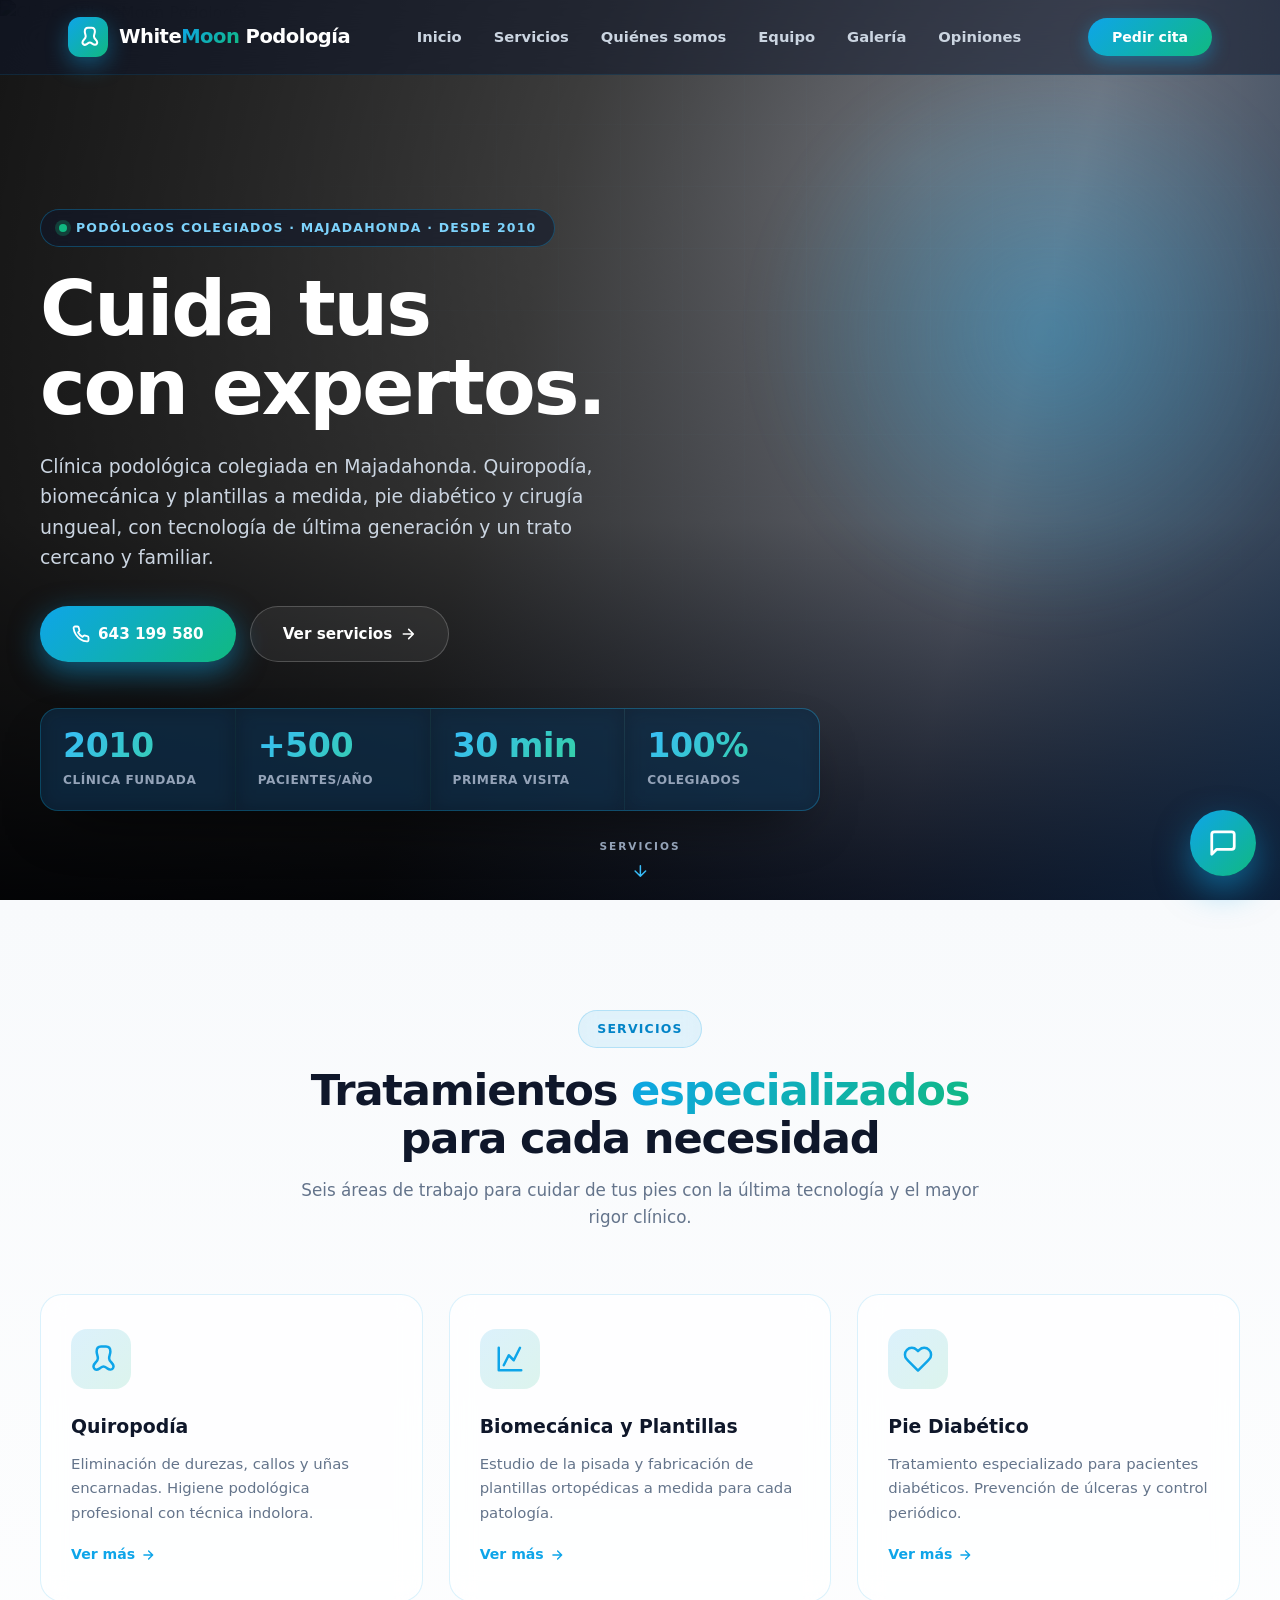
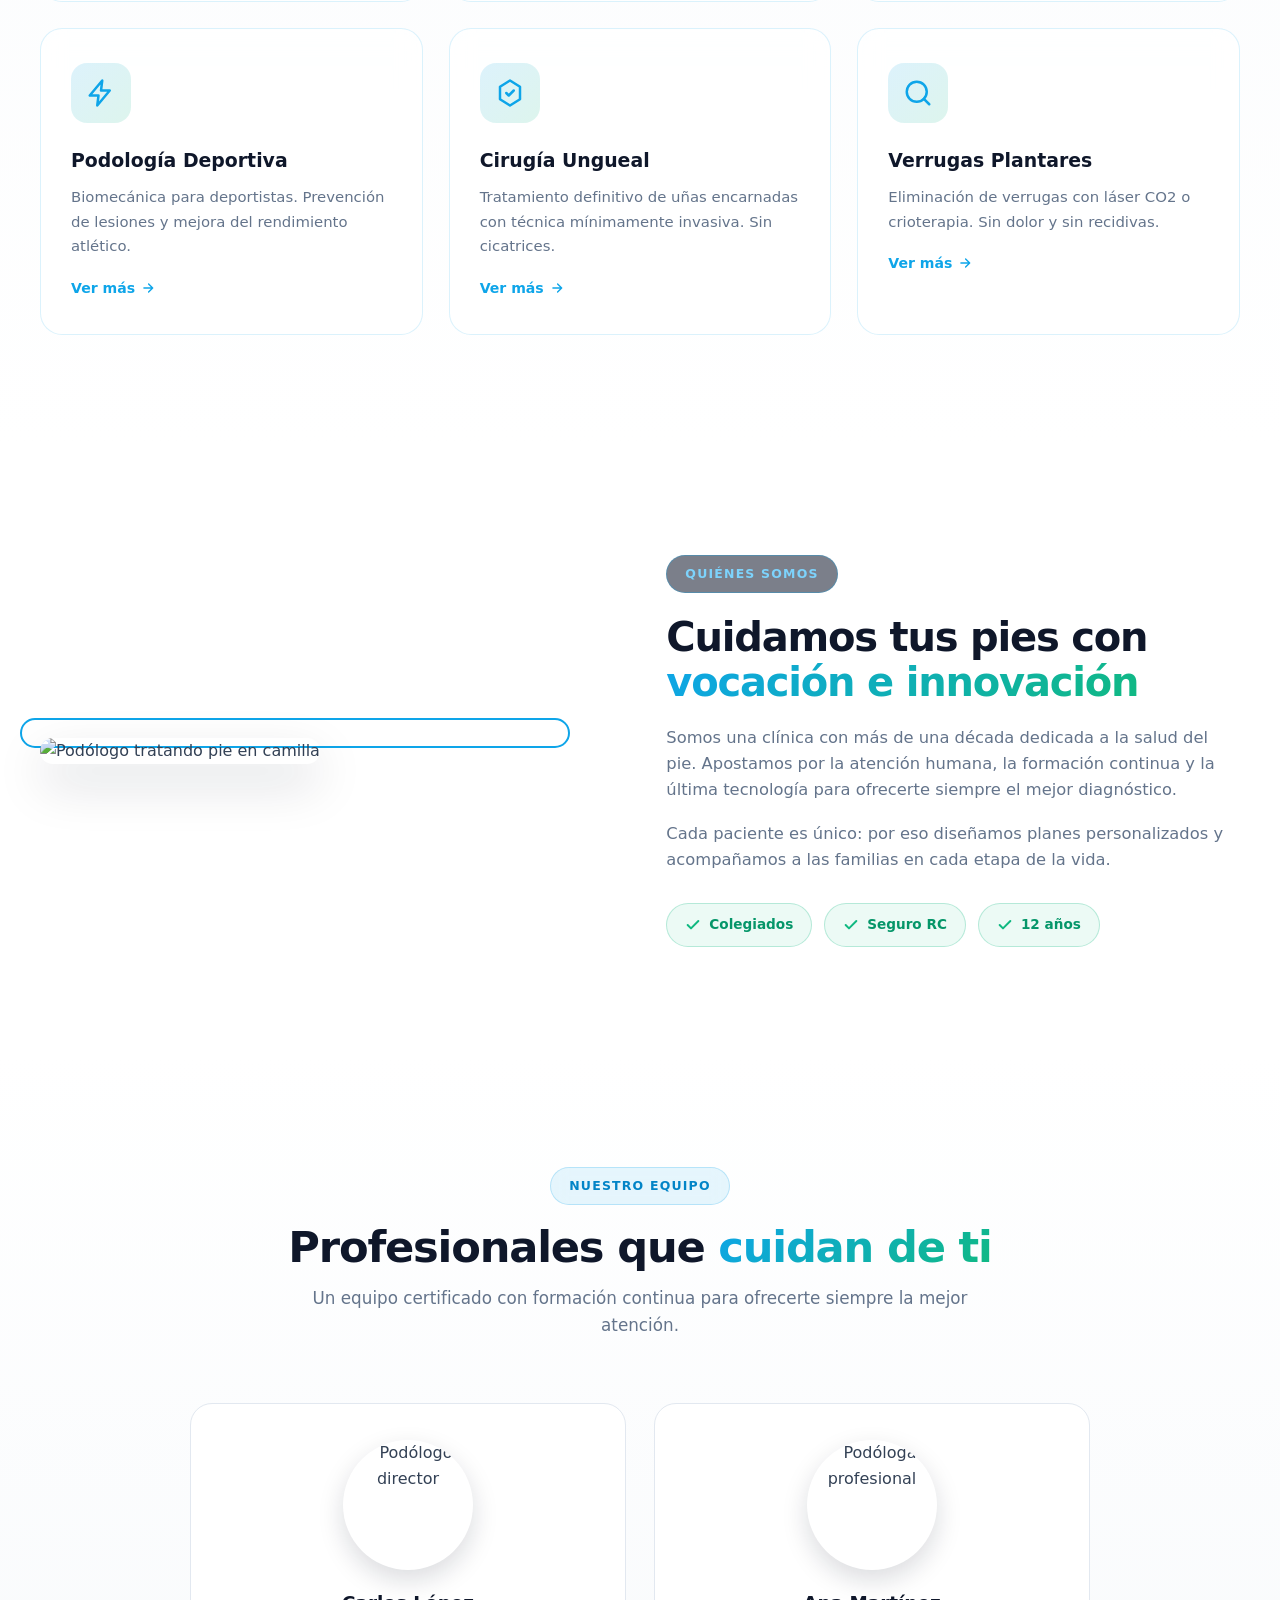
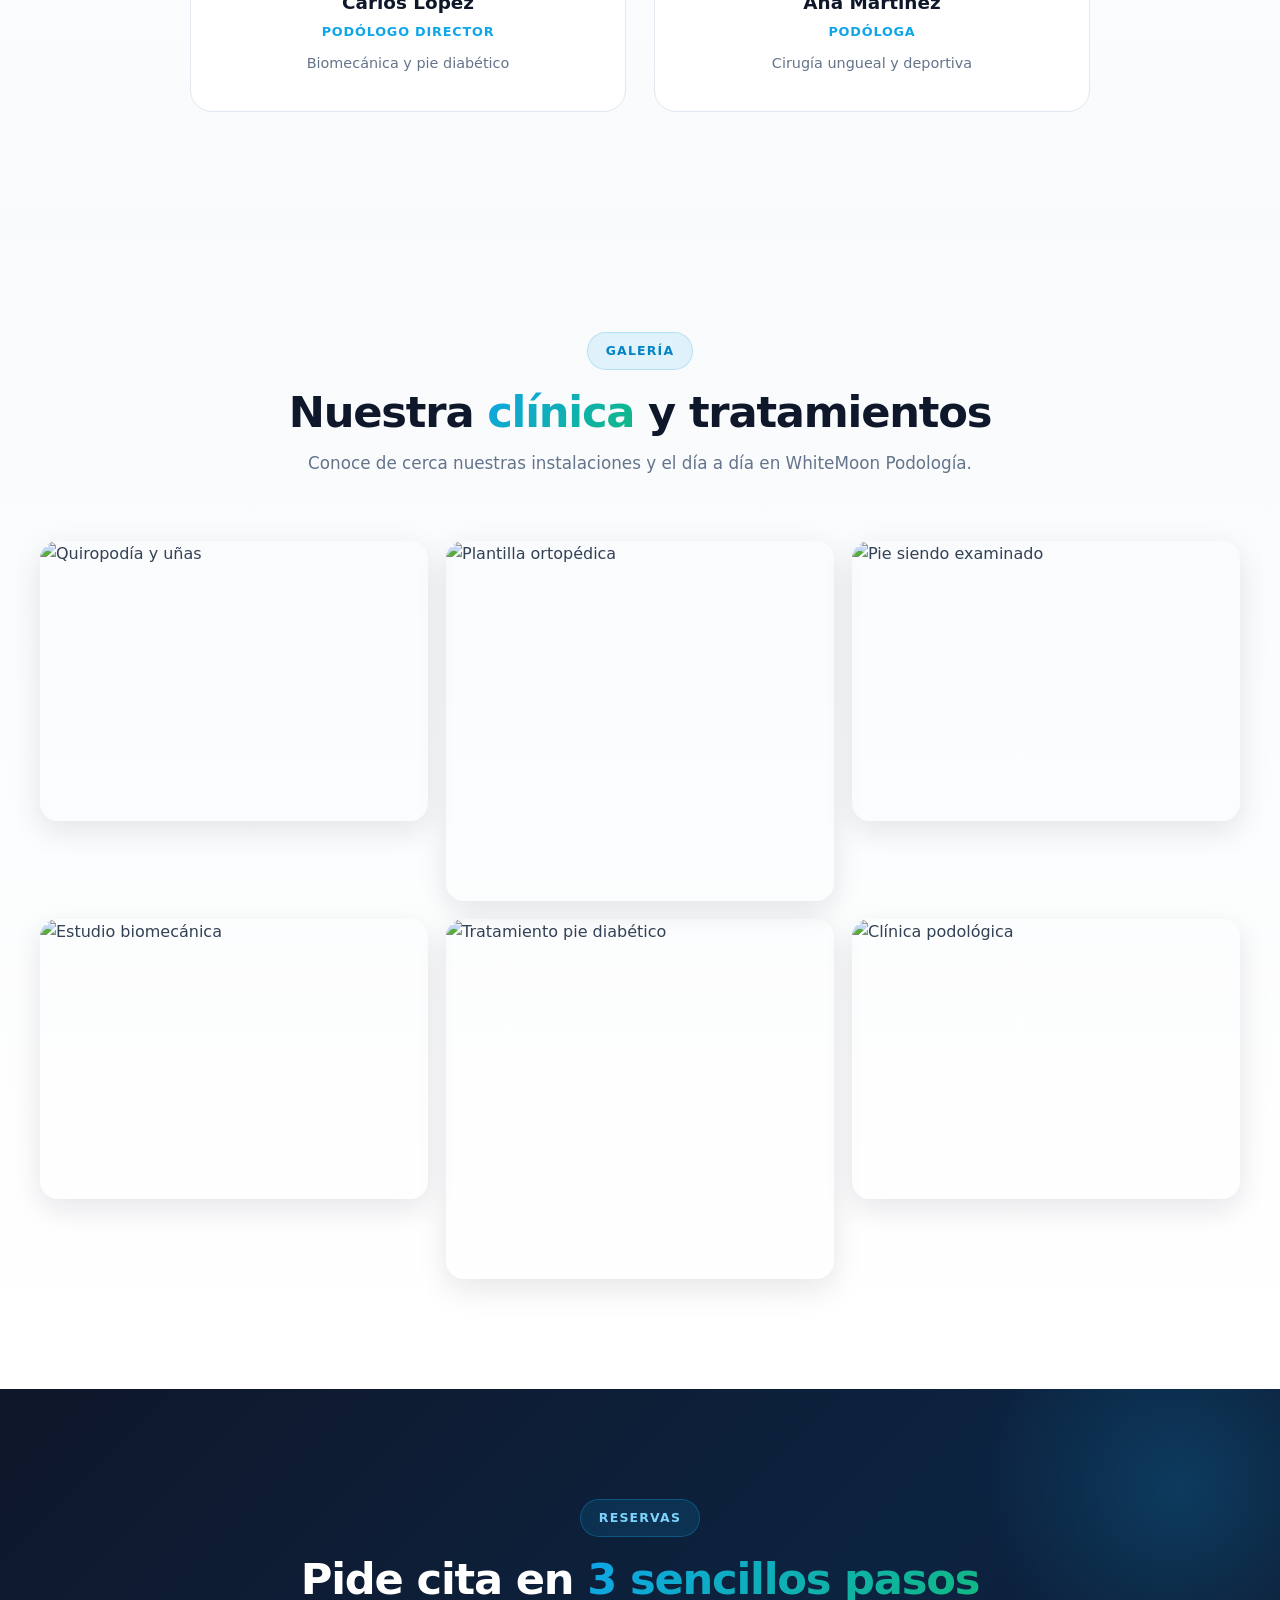
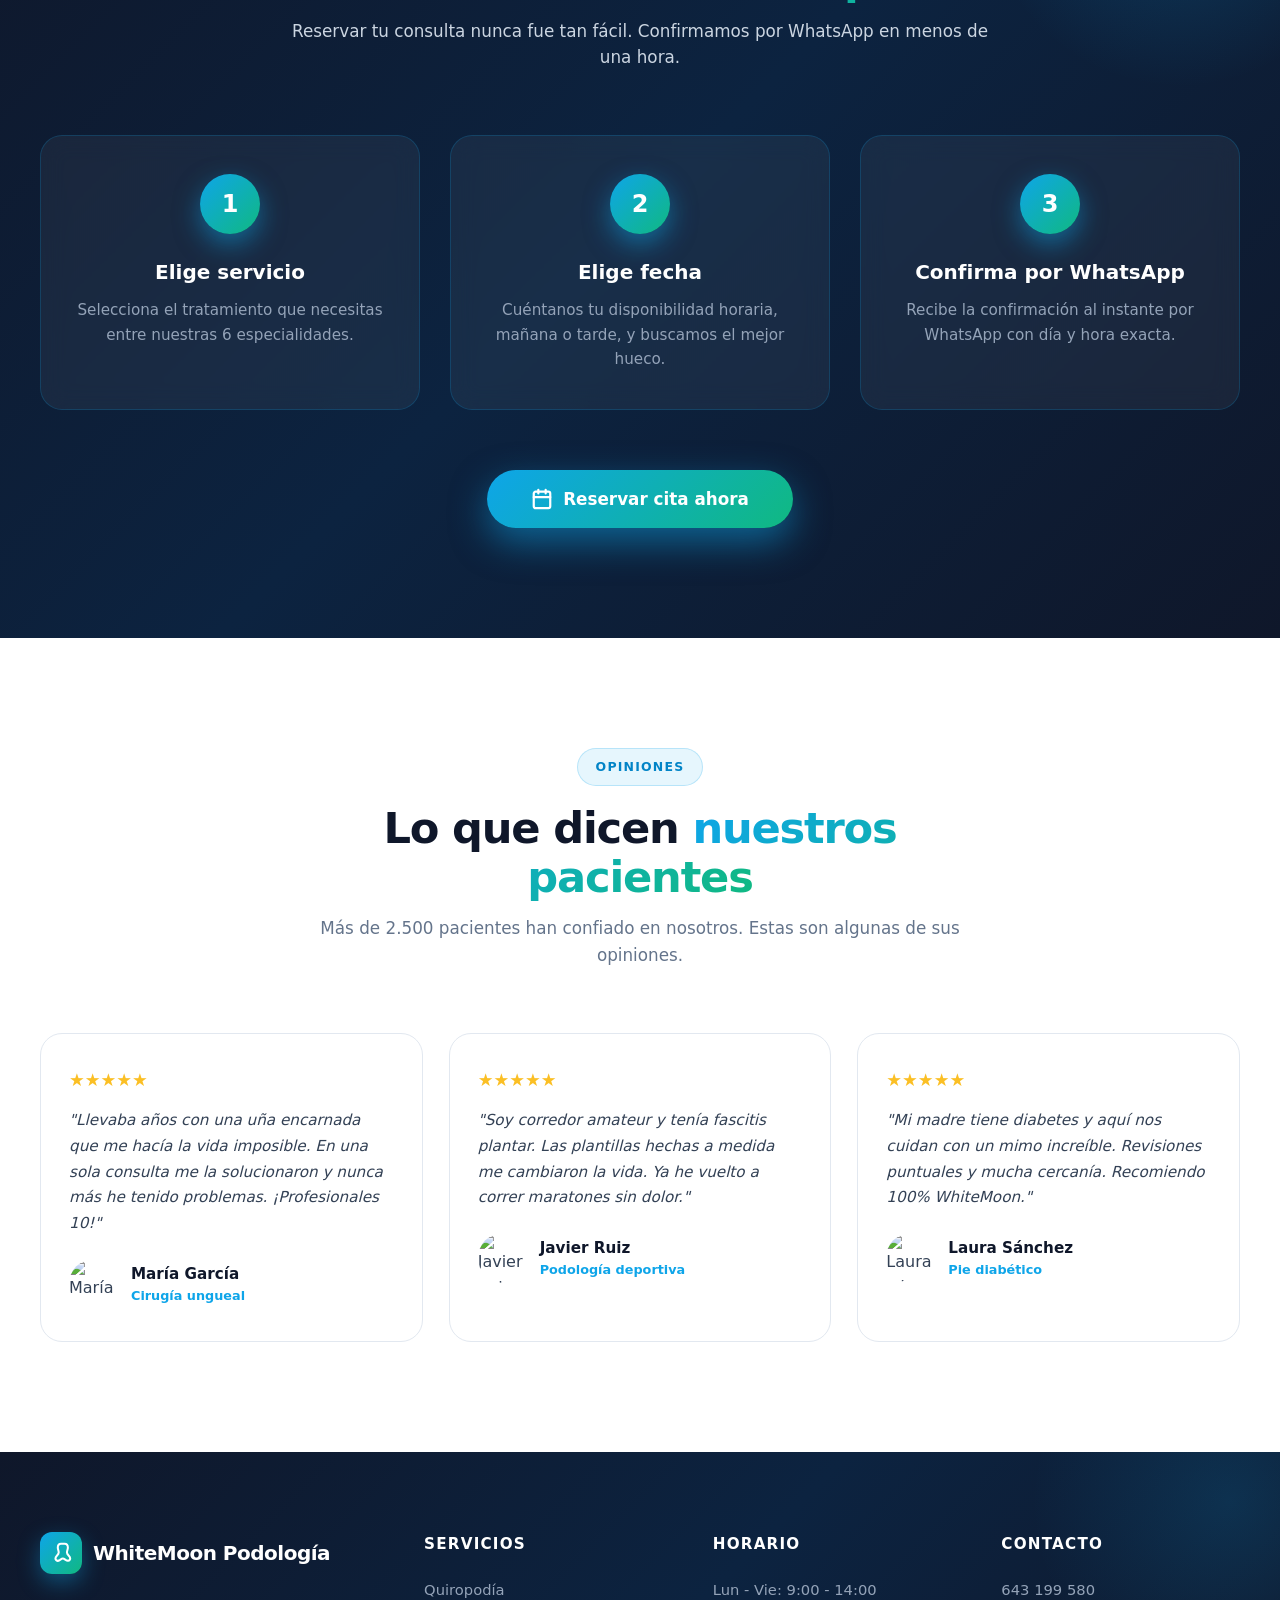
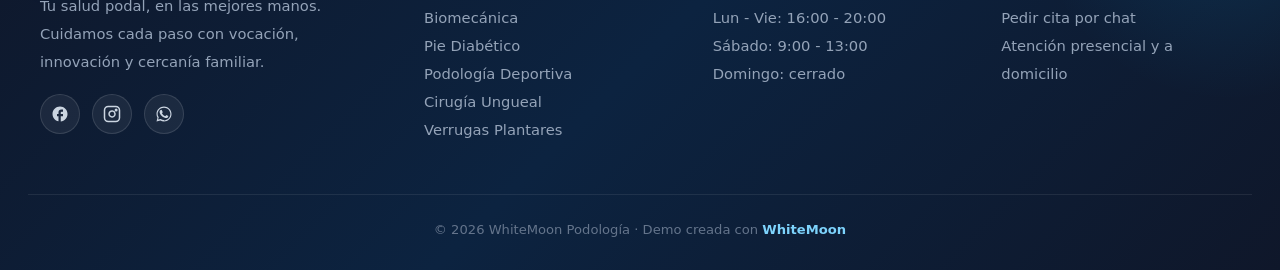
==== commit ef559043: "feat: hero DarkProjectHero (vídeo de fondo + palabra rotatoria) Reemplaza el hero por el patrón Dark" ====
--- a/index.html
+++ b/index.html
@@ -87,31 +87,61 @@
 .nav-burger.open span:nth-child(2){opacity:0}
 .nav-burger.open span:nth-child(3){transform:translateY(-7px) rotate(-45deg)}
 
-/* HERO — dark con gradiente */
-.hero{padding:160px 28px 110px;background:var(--grad-dark);position:relative;overflow:hidden;color:#fff}
-.hero::before{content:'';position:absolute;top:-160px;right:-100px;width:600px;height:600px;background:radial-gradient(circle,rgba(14,165,233,.28),transparent 70%);border-radius:50%;animation:float 9s ease-in-out infinite}
-.hero::after{content:'';position:absolute;bottom:-180px;left:-120px;width:560px;height:560px;background:radial-gradient(circle,rgba(16,185,129,.22),transparent 70%);border-radius:50%;animation:float 11s ease-in-out infinite reverse}
-.hero-orb{position:absolute;top:40%;left:50%;width:380px;height:380px;background:radial-gradient(circle,rgba(14,165,233,.18),transparent 65%);border-radius:50%;animation:float 7s ease-in-out infinite;pointer-events:none}
-@keyframes float{0%,100%{transform:translate(0,0) scale(1)}50%{transform:translate(30px,-25px) scale(1.06)}}
-.hero-inner{max-width:1200px;margin:0 auto;display:grid;grid-template-columns:1.05fr 1fr;gap:70px;align-items:center;position:relative;z-index:1}
-.tag{display:inline-flex;align-items:center;gap:8px;background:rgba(14,165,233,.14);border:1px solid rgba(14,165,233,.32);border-radius:30px;padding:7px 18px;font-size:.78rem;font-weight:700;color:#7dd3fc;margin-bottom:22px;text-transform:uppercase;letter-spacing:1.2px}
+/* HERO — DarkProjectHero (vídeo de fondo + palabra rotatoria) */
+.hero{position:relative;min-height:100vh;display:flex;align-items:center;overflow:hidden;color:#fff;isolation:isolate;padding:120px 28px 0}
+.hero-media{position:absolute;inset:0;z-index:0}
+.hero-media video,.hero-media img{position:absolute;inset:0;width:100%;height:100%;object-fit:cover;object-position:center}
+.hero-video{z-index:1}
+.hero-fallback{z-index:0;filter:brightness(.7) saturate(1.05)}
+.hero-media::after{content:'';position:absolute;inset:0;z-index:2;background:
+  linear-gradient(105deg,rgba(0,0,0,.86) 0%,rgba(0,0,0,.72) 40%,rgba(15,23,42,.55) 74%,rgba(12,35,64,.82) 100%),
+  radial-gradient(ellipse 90% 80% at 72% 18%,transparent 0%,rgba(0,0,0,.5) 100%),
+  linear-gradient(0deg,rgba(15,23,42,.94) 0%,rgba(15,23,42,0) 42%)}
+.hero-glow{position:absolute;z-index:1;right:-8%;top:0;width:52vw;height:52vw;max-width:760px;max-height:760px;
+  background:radial-gradient(circle,rgba(14,165,233,.34),rgba(14,165,233,0) 62%);filter:blur(18px);pointer-events:none;animation:heroGlow 7s ease-in-out infinite}
+.hero-grid-tex{position:absolute;inset:0;z-index:1;pointer-events:none;opacity:.5;
+  background-image:linear-gradient(rgba(125,211,252,.05) 1px,transparent 1px),linear-gradient(90deg,rgba(125,211,252,.05) 1px,transparent 1px);
+  background-size:62px 62px;-webkit-mask-image:radial-gradient(ellipse 80% 70% at 70% 30%,#000,transparent 75%);mask-image:radial-gradient(ellipse 80% 70% at 70% 30%,#000,transparent 75%)}
+.hero-inner{position:relative;z-index:3;max-width:1200px;margin:0 auto;width:100%;padding-block:clamp(40px,7vh,90px)}
+.hero-copy{max-width:780px}
+.tag{display:inline-flex;align-items:center;gap:9px;background:rgba(15,23,42,.55);backdrop-filter:blur(8px);-webkit-backdrop-filter:blur(8px);border:1px solid rgba(14,165,233,.32);border-radius:30px;padding:8px 18px;font-size:.78rem;font-weight:700;color:#7dd3fc;margin-bottom:22px;text-transform:uppercase;letter-spacing:1.2px}
 .tag .dotg{width:8px;height:8px;border-radius:50%;background:var(--accent);box-shadow:0 0 0 4px rgba(16,185,129,.25);animation:p2 2s infinite}
 @keyframes p2{0%,100%{box-shadow:0 0 0 0 rgba(16,185,129,.6)}50%{box-shadow:0 0 0 6px rgba(16,185,129,0)}}
-.hero h1{font-size:3.6rem;font-weight:800;line-height:1.08;margin-bottom:24px;letter-spacing:-1.8px;color:#fff}
-.hero h1 em{font-style:normal;background:linear-gradient(135deg,#38bdf8 0%,#34d399 100%);-webkit-background-clip:text;-webkit-text-fill-color:transparent}
-.hero p{font-size:1.14rem;color:#cbd5e1;margin-bottom:36px;max-width:540px}
-.hero-btns{display:flex;gap:14px;flex-wrap:wrap;margin-bottom:50px}
-.btn-prim{background:var(--grad);color:#fff;padding:15px 32px;border-radius:32px;font-weight:700;border:none;cursor:pointer;font-size:.95rem;font-family:inherit;box-shadow:0 10px 26px rgba(14,165,233,.45);transition:all .25s;display:inline-flex;align-items:center;gap:8px;text-decoration:none}
-.btn-prim:hover{transform:translateY(-3px);box-shadow:0 14px 32px rgba(16,185,129,.5)}
-.btn-sec{background:rgba(255,255,255,.06);color:#fff;padding:15px 32px;border-radius:32px;font-weight:700;border:1.5px solid rgba(255,255,255,.18);cursor:pointer;font-size:.95rem;font-family:inherit;transition:all .2s;text-decoration:none;display:inline-flex;align-items:center;gap:8px;backdrop-filter:blur(10px)}
-.btn-sec:hover{border-color:#38bdf8;background:rgba(14,165,233,.12);color:#7dd3fc}
-.stats{display:grid;grid-template-columns:repeat(4,1fr);gap:24px;max-width:580px}
-.stat .n{font-size:1.9rem;font-weight:800;background:linear-gradient(135deg,#38bdf8,#34d399);-webkit-background-clip:text;-webkit-text-fill-color:transparent;letter-spacing:-.5px}
-.stat .l{font-size:.78rem;color:#94a3b8;font-weight:600;margin-top:2px;text-transform:uppercase;letter-spacing:.5px}
-.hero-img-wrap{position:relative}
-.hero-img{width:100%;border-radius:24px;box-shadow:0 25px 60px rgba(0,0,0,.45);object-fit:cover;height:520px;border:1px solid rgba(14,165,233,.2)}
-.hero-badge{position:absolute;bottom:-22px;left:50%;transform:translateX(-50%);background:rgba(15,23,42,.92);backdrop-filter:blur(14px);padding:14px 22px;border-radius:18px;box-shadow:0 12px 36px rgba(0,0,0,.4);display:flex;align-items:center;gap:12px;font-size:.85rem;font-weight:700;white-space:nowrap;color:#fff;border:1px solid rgba(14,165,233,.3)}
-.hero-badge .dot{width:10px;height:10px;border-radius:50%;background:#22c55e;box-shadow:0 0 0 4px rgba(34,197,94,.22);animation:p2 2s infinite}
+.hero h1{font-size:clamp(2.4rem,6vw,5rem);font-weight:800;line-height:1.03;margin-bottom:24px;letter-spacing:-2px;color:#fff;text-wrap:balance}
+.hero h1 em{font-style:normal;background:linear-gradient(135deg,#38bdf8 0%,#34d399 100%);-webkit-background-clip:text;background-clip:text;-webkit-text-fill-color:transparent;display:inline-block}
+/* palabra rotatoria */
+.rot{display:inline-block;position:relative;vertical-align:bottom}
+.rot em{transition:opacity .42s cubic-bezier(.16,1,.3,1),transform .42s cubic-bezier(.16,1,.3,1)}
+.rot.is-out em{opacity:0;transform:translateY(-.18em)}
+.rot.is-in em{opacity:0;transform:translateY(.22em)}
+.sr-only{position:absolute;width:1px;height:1px;padding:0;margin:-1px;overflow:hidden;clip:rect(0,0,0,0);white-space:nowrap;border:0}
+.hero p{font-size:clamp(1rem,1.5vw,1.18rem);color:#cbd5e1;margin-bottom:34px;max-width:560px}
+.hero-btns{display:flex;gap:14px;flex-wrap:wrap;margin-bottom:46px}
+.btn-prim{background:var(--grad);color:#fff;padding:15px 32px;border-radius:32px;font-weight:700;border:none;cursor:pointer;font-size:.95rem;font-family:inherit;box-shadow:0 10px 30px rgba(14,165,233,.5);transition:all .25s;display:inline-flex;align-items:center;gap:8px;text-decoration:none}
+.btn-prim:hover{transform:translateY(-3px);box-shadow:0 14px 36px rgba(16,185,129,.55)}
+.btn-sec{background:rgba(255,255,255,.06);color:#fff;padding:15px 32px;border-radius:32px;font-weight:700;border:1.5px solid rgba(255,255,255,.2);cursor:pointer;font-size:.95rem;font-family:inherit;transition:all .2s;text-decoration:none;display:inline-flex;align-items:center;gap:8px;backdrop-filter:blur(10px)}
+.btn-sec:hover{border-color:#38bdf8;background:rgba(14,165,233,.14);color:#7dd3fc}
+/* stats bar glassmorphism */
+.hero-statsbar{display:grid;grid-template-columns:repeat(4,1fr);gap:1px;background:rgba(14,165,233,.18);border:1px solid rgba(14,165,233,.25);border-radius:18px;overflow:hidden;max-width:880px;box-shadow:0 24px 60px -28px rgba(0,0,0,.8)}
+.hero-statcell{background:rgba(15,23,42,.6);backdrop-filter:blur(10px);-webkit-backdrop-filter:blur(10px);padding:20px 22px;transition:background .25s}
+.hero-statcell:hover{background:rgba(15,23,42,.82)}
+.hero-statcell b{display:block;font-size:clamp(1.5rem,2.6vw,2.1rem);font-weight:800;letter-spacing:-.5px;line-height:1;background:linear-gradient(135deg,#38bdf8,#34d399);-webkit-background-clip:text;background-clip:text;-webkit-text-fill-color:transparent}
+.hero-statcell span{display:block;margin-top:8px;font-size:.76rem;color:#94a3b8;font-weight:600;text-transform:uppercase;letter-spacing:.5px}
+/* scroll cue */
+.hero-cue{position:absolute;left:50%;bottom:20px;transform:translateX(-50%);z-index:3;display:flex;flex-direction:column;align-items:center;gap:7px;font-size:.66rem;font-weight:700;letter-spacing:2px;text-transform:uppercase;color:#94a3b8;text-decoration:none}
+.hero-cue svg{width:18px;height:18px;color:#38bdf8;animation:heroBounce 1.8s ease-in-out infinite}
+/* entrada escalonada */
+.hero-up{opacity:0;transform:translateY(22px);animation:heroUp .8s cubic-bezier(.16,1,.3,1) forwards}
+.hero-up.d1{animation-delay:.05s}.hero-up.d2{animation-delay:.15s}.hero-up.d3{animation-delay:.25s}.hero-up.d4{animation-delay:.35s}.hero-up.d5{animation-delay:.45s}
+@keyframes heroUp{to{opacity:1;transform:none}}
+@keyframes heroGlow{0%,100%{opacity:.85;transform:scale(1)}50%{opacity:1;transform:scale(1.08)}}
+@keyframes heroBounce{0%,100%{transform:translateY(0)}50%{transform:translateY(5px)}}
+@media(prefers-reduced-motion:reduce){
+  .hero-video{display:none}
+  .hero-glow,.hero-cue svg,.tag .dotg{animation:none}
+  .hero-up{opacity:1;transform:none;animation:none}
+  .rot em{transition:none}
+}
 
 /* SECTIONS */
 .sec{padding:110px 28px;position:relative}
@@ -285,11 +315,8 @@
   .nav-links a:last-child{border-bottom:none}
   .nav-burger{display:flex}
   .nav-cta{display:none}
-  .hero{padding:130px 22px 90px}
-  .hero-inner{grid-template-columns:1fr;gap:50px}
-  .hero h1{font-size:2.5rem}
-  .hero-img{height:400px}
-  .stats{grid-template-columns:repeat(2,1fr);max-width:100%}
+  .hero{padding:110px 22px 0;min-height:auto}
+  .hero-statsbar{grid-template-columns:repeat(2,1fr);max-width:560px}
   .qui{grid-template-columns:1fr;gap:50px}
   .qui img{height:360px}
   .qui h2,.sec-head h2{font-size:2.05rem}
@@ -310,13 +337,11 @@
 @media(max-width:600px){
   .nav-inner{padding:0 18px;height:66px}
   .nav-logo span{font-size:1.08rem}
-  .hero{padding:110px 18px 70px}
-  .hero h1{font-size:2rem;letter-spacing:-1px}
-  .hero p{font-size:1rem}
-  .hero-img{height:300px}
-  .hero-badge{font-size:.78rem;padding:11px 16px}
-  .stats{grid-template-columns:repeat(2,1fr);gap:14px}
-  .stat .n{font-size:1.5rem}
+  .hero{padding:100px 18px 60px;min-height:auto}
+  .hero h1{letter-spacing:-1px}
+  .hero-cue{display:none}
+  .hero-statsbar{grid-template-columns:repeat(2,1fr)}
+  .hero-statcell{padding:16px 14px}
   .sec{padding:60px 18px}
   #equipo-section{padding:60px 18px}
   .sec-head h2,.qui h2{font-size:1.75rem}
@@ -361,34 +386,44 @@
 </nav>
 
 <section id="inicio" class="hero">
-  <div class="hero-orb"></div>
+  <div class="hero-media">
+    <video class="hero-video" autoplay muted loop playsinline preload="auto"
+           poster="https://images.unsplash.com/photo-1519823551278-64ac92734fb1?w=1600&q=80"
+           aria-hidden="true" tabindex="-1">
+      <source src="assets/video/hero-clinica.mp4" type="video/mp4">
+    </video>
+    <img class="hero-fallback" src="https://images.unsplash.com/photo-1519823551278-64ac92734fb1?w=1600&q=80"
+         alt="Clínica WhiteMoon Podología" loading="eager">
+  </div>
+  <div class="hero-grid-tex" aria-hidden="true"></div>
+  <div class="hero-glow" aria-hidden="true"></div>
   <div class="hero-inner">
-    <div class="reveal">
-      <span class="tag"><span class="dotg"></span>Centro especializado en podología</span>
-      <h1>Tu salud podal, en las <em>mejores manos</em></h1>
-      <p>Clínica podológica con más de 12 años cuidando tus pies. Quiropodía, biomecánica, pie diabético y podología deportiva con la última tecnología.</p>
-      <div class="hero-btns">
-        <button class="btn-prim" onclick="openChat()">
-          <svg width="18" height="18" viewBox="0 0 24 24" fill="none" stroke="currentColor" stroke-width="2.4" stroke-linecap="round" stroke-linejoin="round"><rect x="3" y="4" width="18" height="18" rx="2"/><path d="M16 2v4M8 2v4M3 10h18"/></svg>
-          Pedir cita ahora
-        </button>
+    <div class="hero-copy">
+      <span class="tag hero-up d1"><span class="dotg"></span>Podólogos colegiados · Majadahonda · Desde 2010</span>
+      <h1 class="hero-up d2">Cuida tus <span class="rot" id="heroRot" aria-hidden="true"><em>pies</em></span><br><span class="sr-only">pies, uñas, plantillas y juanetes </span>con expertos.</h1>
+      <p class="hero-up d3">Clínica podológica colegiada en Majadahonda. Quiropodía, biomecánica y plantillas a medida, pie diabético y cirugía ungueal, con tecnología de última generación y un trato cercano y familiar.</p>
+      <div class="hero-btns hero-up d4">
+        <a class="btn-prim" href="tel:+34643199580">
+          <svg width="18" height="18" viewBox="0 0 24 24" fill="none" stroke="currentColor" stroke-width="2.4" stroke-linecap="round" stroke-linejoin="round"><path d="M22 16.92v3a2 2 0 0 1-2.18 2 19.79 19.79 0 0 1-8.63-3.07 19.5 19.5 0 0 1-6-6 19.79 19.79 0 0 1-3.07-8.67A2 2 0 0 1 4.11 2h3a2 2 0 0 1 2 1.72c.13.96.36 1.9.7 2.81a2 2 0 0 1-.45 2.11L8.09 9.91a16 16 0 0 0 6 6l1.27-1.27a2 2 0 0 1 2.11-.45c.91.34 1.85.57 2.81.7A2 2 0 0 1 22 16.92z"/></svg>
+          643 199 580
+        </a>
         <a href="#servicios" class="btn-sec">
           Ver servicios
           <svg width="16" height="16" viewBox="0 0 24 24" fill="none" stroke="currentColor" stroke-width="2.4" stroke-linecap="round" stroke-linejoin="round"><path d="M5 12h14M13 5l7 7-7 7"/></svg>
         </a>
       </div>
-      <div class="stats">
-        <div class="stat"><div class="n" data-count="2500" data-suffix="+">0</div><div class="l">Pacientes</div></div>
-        <div class="stat"><div class="n" data-count="12" data-suffix=" años">0</div><div class="l">Experiencia</div></div>
-        <div class="stat"><div class="n" data-count="6">0</div><div class="l">Tratamientos</div></div>
-        <div class="stat"><div class="n" data-count="98" data-suffix="%">0</div><div class="l">Satisfacción</div></div>
-      </div>
-    </div>
-    <div class="hero-img-wrap reveal">
-      <img class="hero-img" src="https://images.unsplash.com/photo-1612349317150-e413f6a5b16d?w=1400&q=80" alt="Clínica WhiteMoon Podología" loading="lazy" onerror="this.onerror=null;this.src='https://images.unsplash.com/photo-1519823551278-64ac92734fb1?w=900&q=80'">
-      <div class="hero-badge"><span class="dot"></span>Citas disponibles esta semana</div>
-    </div>
-  </div>
+      <div class="hero-statsbar hero-up d5">
+        <div class="hero-statcell"><b>2010</b><span>Clínica fundada</span></div>
+        <div class="hero-statcell"><b>+500</b><span>Pacientes/año</span></div>
+        <div class="hero-statcell"><b>30 min</b><span>Primera visita</span></div>
+        <div class="hero-statcell"><b>100%</b><span>Colegiados</span></div>
+      </div>
+    </div>
+  </div>
+  <a class="hero-cue" href="#servicios" aria-label="Ver servicios">
+    Servicios
+    <svg viewBox="0 0 24 24" fill="none" stroke="currentColor" stroke-width="2" stroke-linecap="round" stroke-linejoin="round" aria-hidden="true"><path d="M12 5v14M19 12l-7 7-7-7"/></svg>
+  </a>
 </section>
 
 <section id="servicios" class="sec">
@@ -711,6 +746,23 @@
   });
 },{threshold:0.4});
 document.querySelectorAll('[data-count]').forEach(function(el){ ioCount.observe(el); });
+
+// ===== HERO · PALABRA ROTATORIA =====
+(function(){
+  var rot = document.getElementById('heroRot');
+  if(!rot || window.matchMedia('(prefers-reduced-motion: reduce)').matches) return;
+  var words = ['pies','uñas','plantillas','juanetes'], i = 0, em = rot.querySelector('em');
+  setInterval(function(){
+    if(document.hidden) return;
+    i = (i+1) % words.length;
+    rot.classList.add('is-out');
+    setTimeout(function(){
+      em.textContent = words[i];
+      rot.classList.remove('is-out'); rot.classList.add('is-in');
+      requestAnimationFrame(function(){ requestAnimationFrame(function(){ rot.classList.remove('is-in'); }); });
+    }, 420);
+  }, 2000);
+})();
 
 // ===== LIGHTBOX =====
 function openLightbox(el){
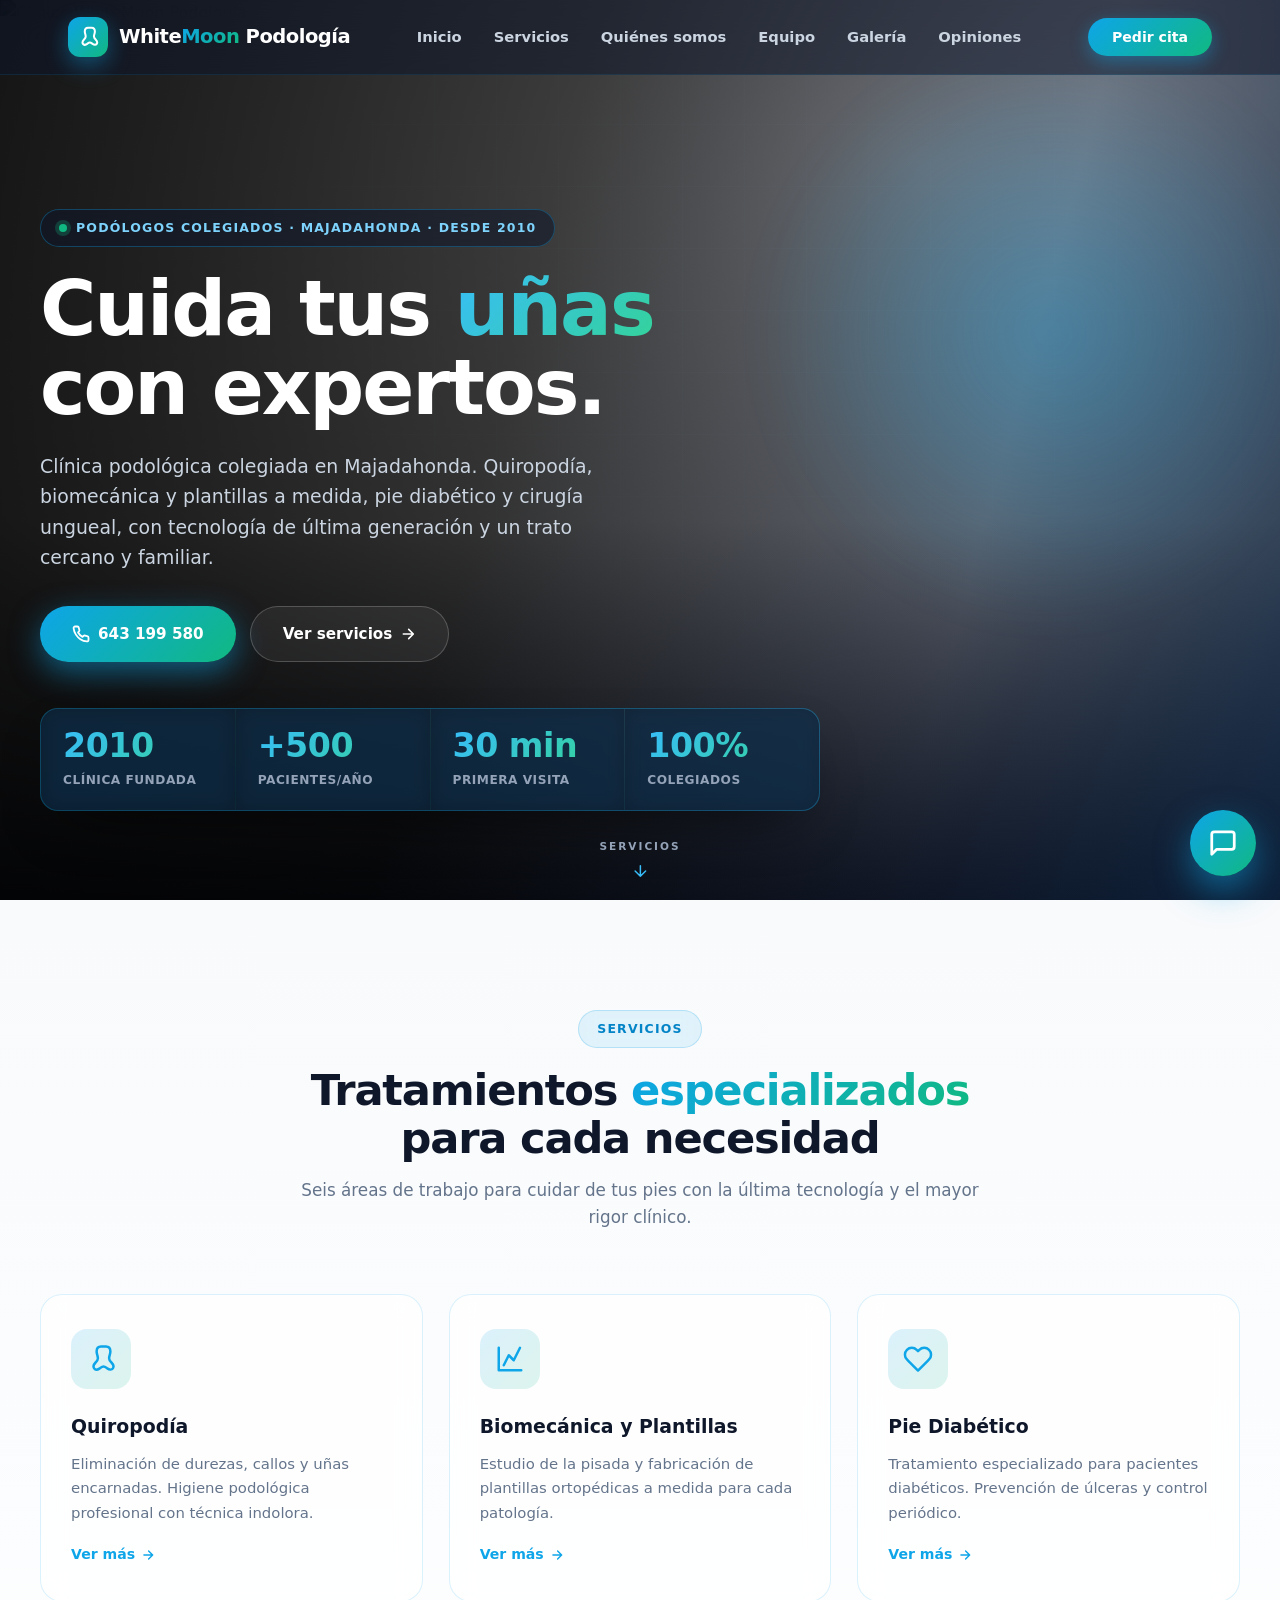
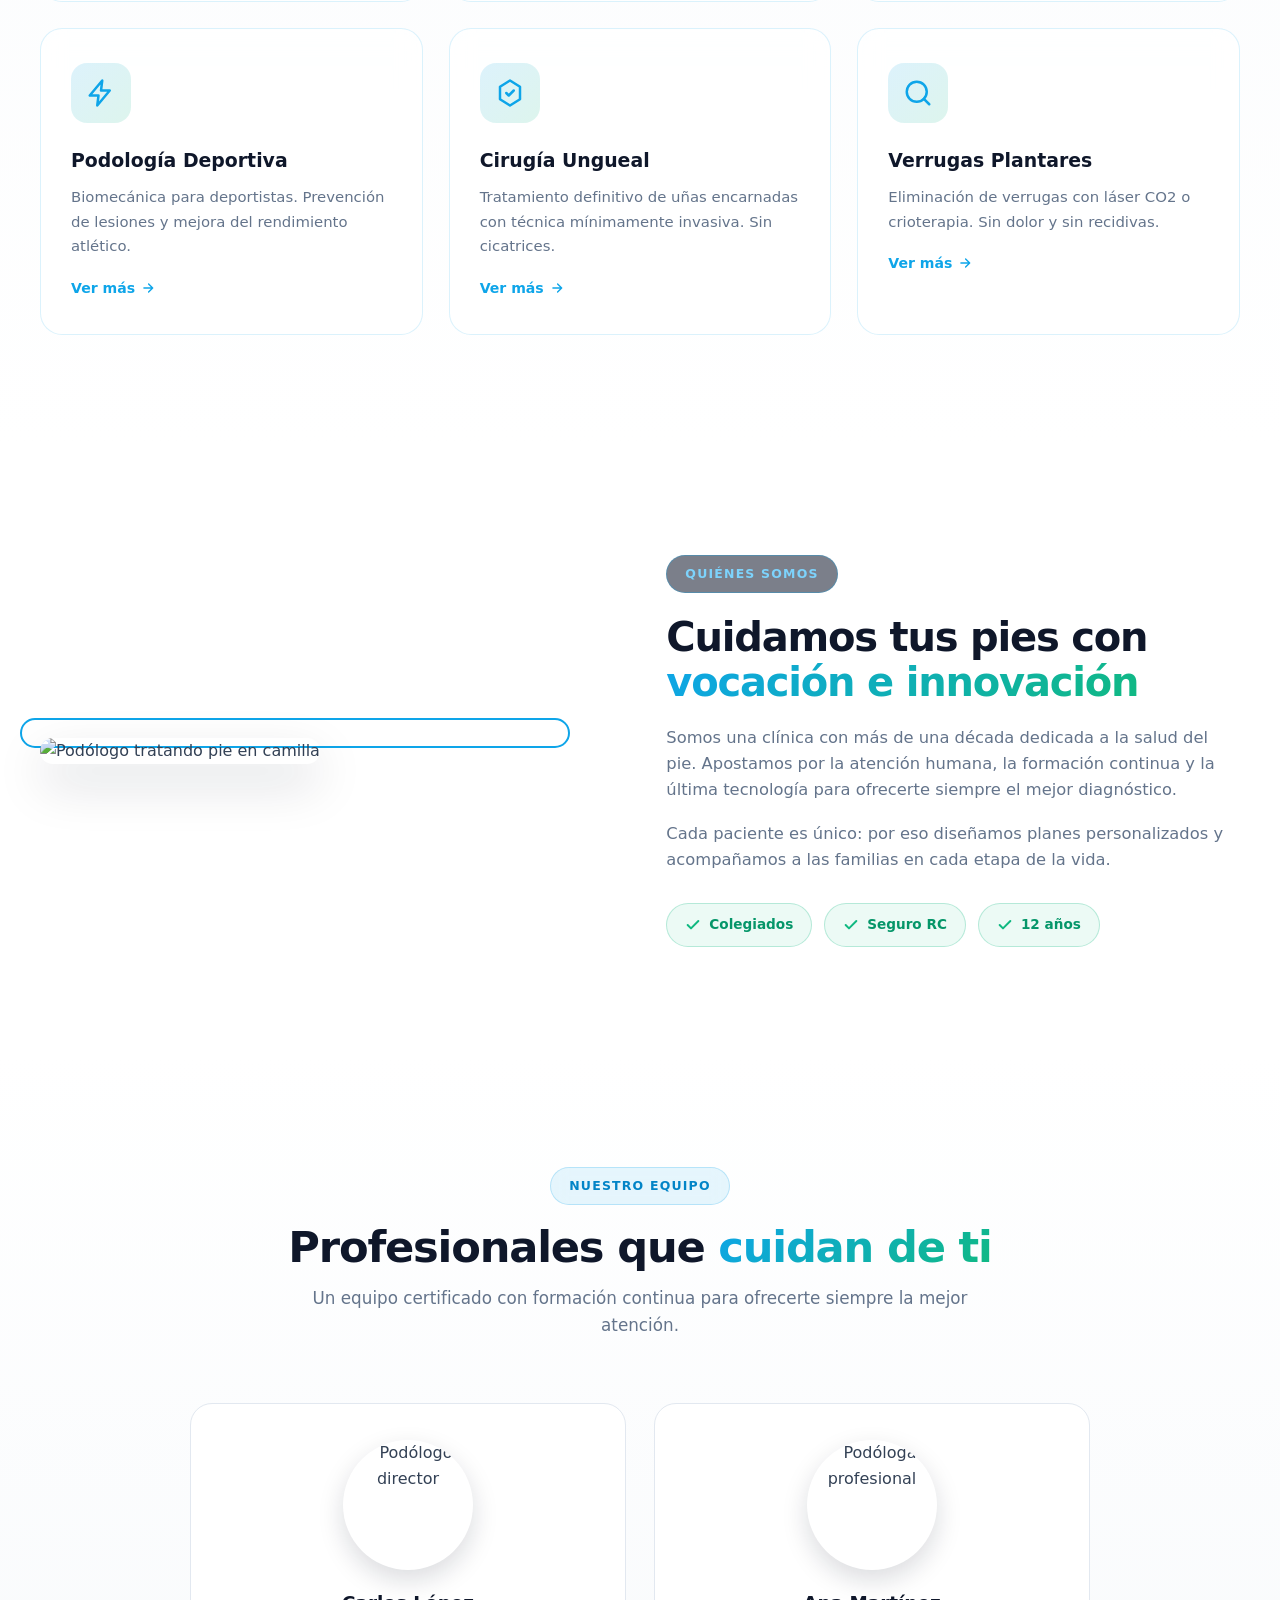
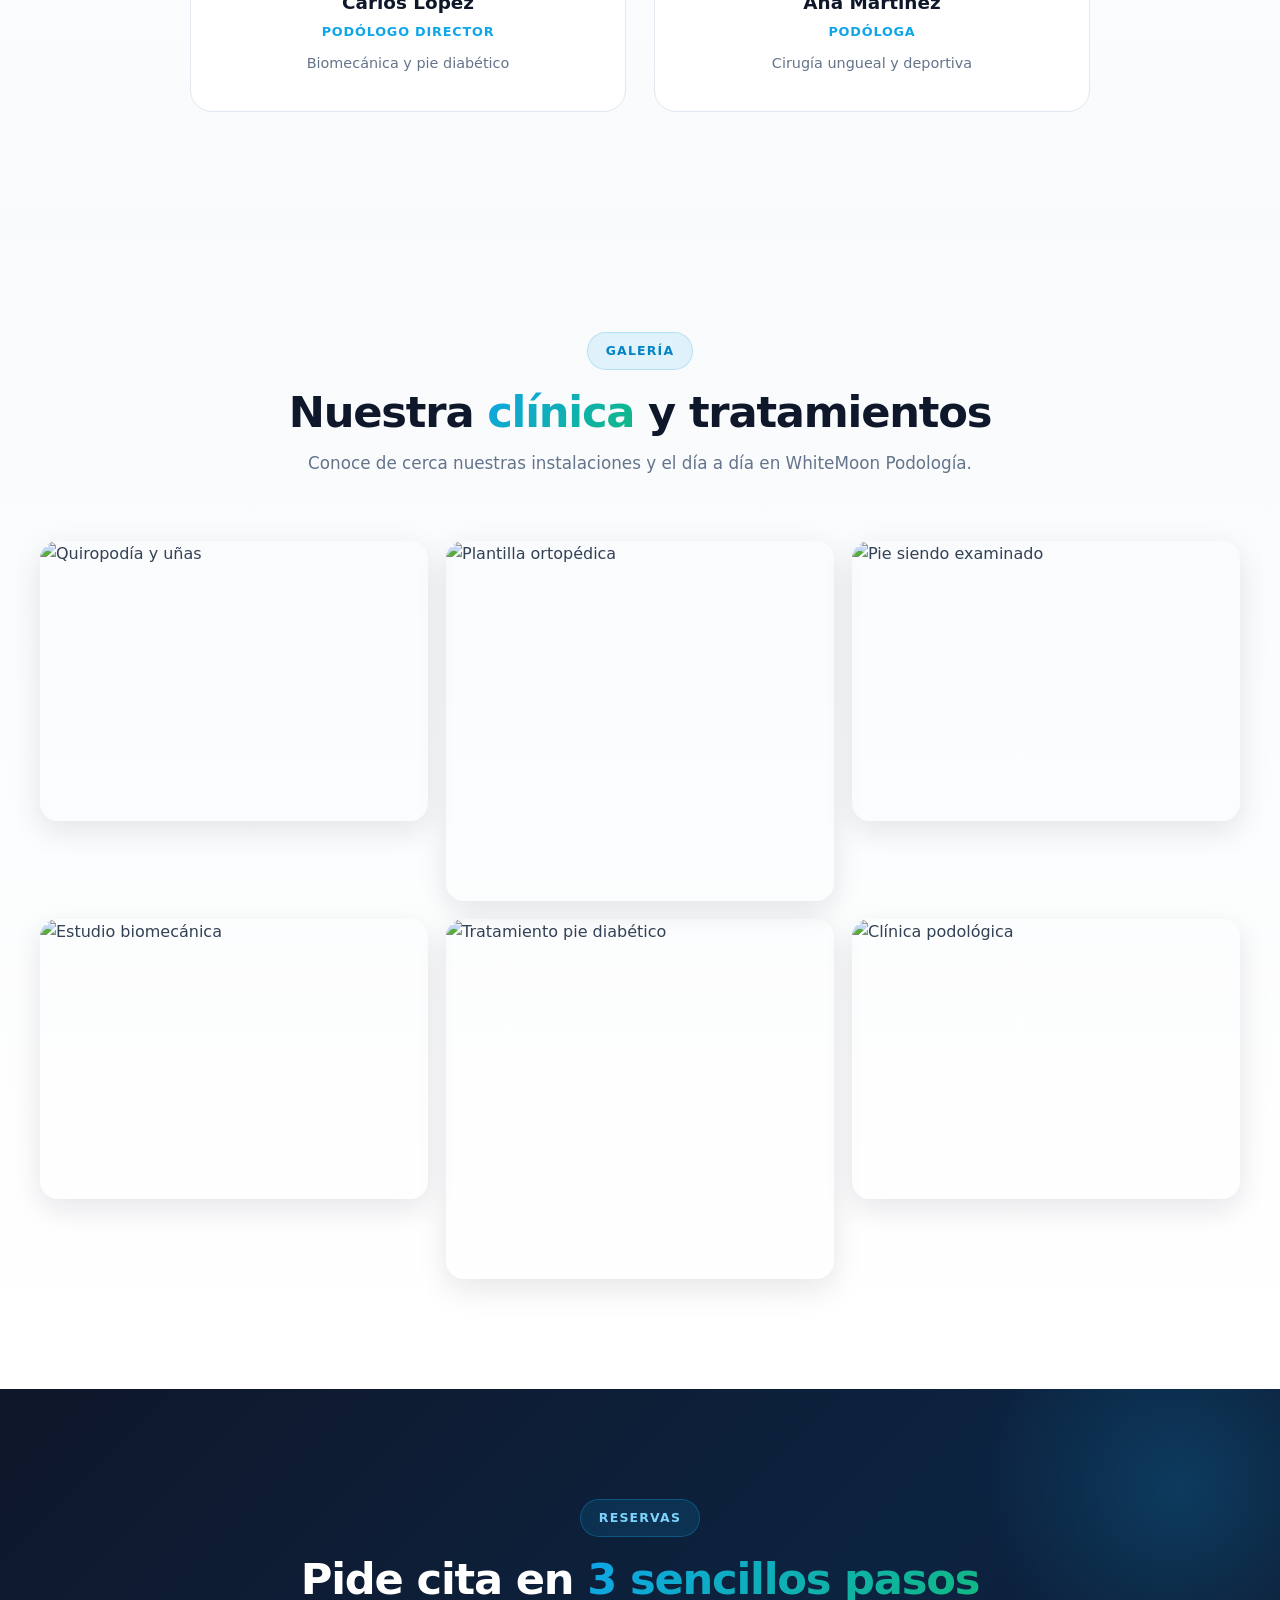
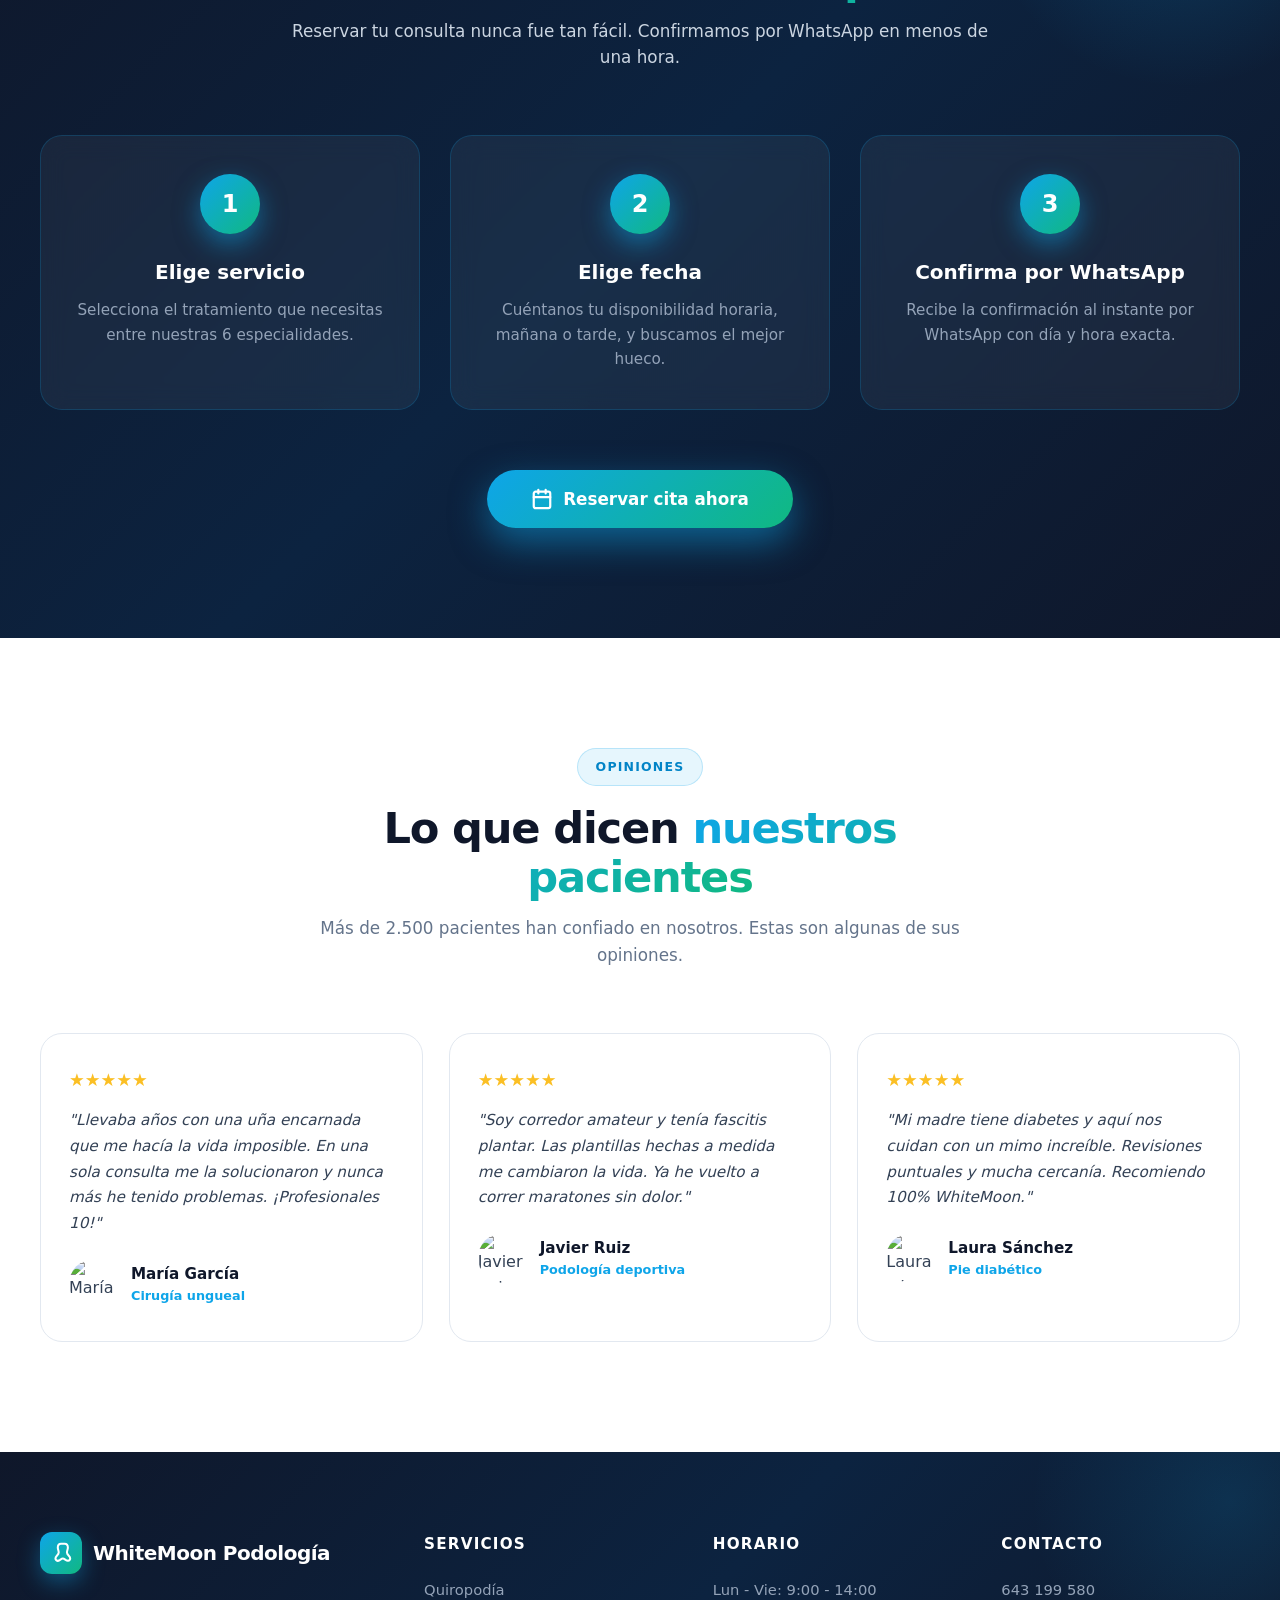
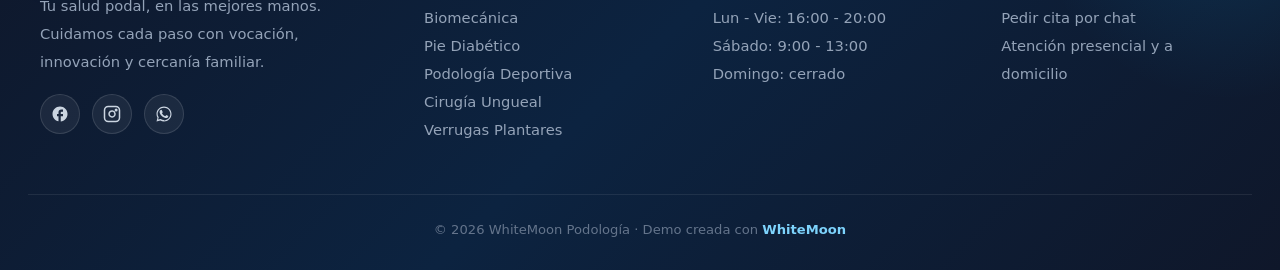
==== commit eb474f8e: "feat: recepcionista ANA (index) + agenda del podólogo (agenda.html) ENTREGA 1 · Chatbot ANA en index" ====
--- a/index.html
+++ b/index.html
@@ -14,6 +14,9 @@
 <meta property="og:image" content="https://images.unsplash.com/photo-1519823551278-64ac92734fb1?w=1200&q=80">
 <meta name="twitter:card" content="summary_large_image">
 <link rel="preconnect" href="https://images.unsplash.com">
+<link rel="preconnect" href="https://fonts.googleapis.com">
+<link rel="preconnect" href="https://fonts.gstatic.com" crossorigin>
+<link href="https://fonts.googleapis.com/css2?family=Sora:wght@400;500;600;700;800&display=swap" rel="stylesheet">
 <script type="application/ld+json">
 {
   "@context": "https://schema.org",
@@ -260,52 +263,52 @@
 .foot-bot{border-top:1px solid rgba(255,255,255,.08);padding-top:24px;text-align:center;font-size:.82rem;color:#64748b;position:relative;z-index:1}
 .foot-bot strong{color:#7dd3fc;font-weight:700}
 
-/* CHATBOT */
+/* CHATBOT · ANA (recepcionista virtual · dark premium) */
+#wm-mod,#wm-tooltip,#wm-btn{font-family:'Sora',system-ui,-apple-system,Segoe UI,Roboto,sans-serif}
 #wm-btn{position:fixed;bottom:24px;right:24px;width:66px;height:66px;border-radius:50%;background:var(--grad);border:none;cursor:pointer;box-shadow:0 14px 34px rgba(14,165,233,.5);display:flex;align-items:center;justify-content:center;z-index:999;transition:transform .2s;animation:pulse 2.6s infinite}
 #wm-btn:hover{transform:scale(1.08)}
 #wm-btn.hidden{display:none}
 @keyframes pulse{0%,100%{box-shadow:0 14px 34px rgba(14,165,233,.5),0 0 0 0 rgba(16,185,129,.55)}50%{box-shadow:0 14px 34px rgba(14,165,233,.5),0 0 0 18px rgba(16,185,129,0)}}
 #wm-btn svg{width:30px;height:30px;color:#fff}
-#wm-tooltip{position:fixed;bottom:98px;right:24px;background:#0f172a;color:#fff;padding:9px 16px;border-radius:10px;font-size:.82rem;font-weight:600;z-index:998;box-shadow:0 8px 22px rgba(15,23,42,.3);pointer-events:none;opacity:0;transform:translateY(6px);transition:all .25s}
+#wm-tooltip{position:fixed;bottom:98px;right:24px;background:#0b1220;color:#e2e8f0;padding:9px 16px;border-radius:10px;font-size:.82rem;font-weight:600;z-index:998;box-shadow:0 8px 22px rgba(0,0,0,.45);border:1px solid rgba(14,165,233,.28);pointer-events:none;opacity:0;transform:translateY(6px);transition:all .25s}
 #wm-btn:hover + #wm-tooltip{opacity:1;transform:translateY(0)}
 
-#wm-mod{position:fixed;bottom:100px;right:24px;width:380px;max-height:620px;background:#fff;border-radius:22px;box-shadow:0 30px 70px rgba(15,23,42,.32);display:none;flex-direction:column;z-index:1000;overflow:hidden;border:1px solid var(--border)}
+#wm-mod{position:fixed;bottom:100px;right:24px;width:384px;max-height:640px;background:#0b1220;border-radius:22px;box-shadow:0 30px 70px rgba(0,0,0,.55);display:none;flex-direction:column;z-index:1000;overflow:hidden;border:1px solid rgba(14,165,233,.22)}
 #wm-mod.open{display:flex;animation:slide .3s ease}
 @keyframes slide{from{opacity:0;transform:translateY(20px)}to{opacity:1;transform:translateY(0)}}
-.wm-head{background:linear-gradient(135deg,#0ea5e9 0%,#0284c7 100%);padding:20px 22px;color:#fff;display:flex;align-items:center;gap:14px}
-.wm-head .av{width:44px;height:44px;border-radius:50%;background:rgba(255,255,255,.22);display:flex;align-items:center;justify-content:center;font-weight:800;margin:0;font-size:1.1rem;border:2px solid rgba(255,255,255,.3)}
-.wm-head h5{font-size:1.02rem;font-weight:700;margin-bottom:2px}
-.wm-head .st{font-size:.75rem;display:flex;align-items:center;gap:6px;opacity:.95}
+.wm-head{background:linear-gradient(135deg,#0ea5e9 0%,#0284c7 100%);padding:18px 20px;color:#fff;display:flex;align-items:center;gap:13px}
+.wm-head .av{width:44px;height:44px;border-radius:50%;background:rgba(255,255,255,.18);display:flex;align-items:center;justify-content:center;font-weight:800;margin:0;font-size:1.15rem;border:2px solid rgba(255,255,255,.35)}
+.wm-head h5{font-size:1.02rem;font-weight:700;margin-bottom:2px;letter-spacing:-.2px}
+.wm-head .st{font-size:.74rem;display:flex;align-items:center;gap:6px;opacity:.95}
 .wm-head .st::before{content:'';width:8px;height:8px;border-radius:50%;background:#4ade80;box-shadow:0 0 0 3px rgba(74,222,128,.3)}
-.wm-close{margin-left:auto;background:rgba(255,255,255,.18);border:none;color:#fff;width:32px;height:32px;border-radius:50%;cursor:pointer;font-size:1.2rem;transition:background .2s}
-.wm-close:hover{background:rgba(255,255,255,.3)}
+.wm-close{margin-left:auto;background:rgba(255,255,255,.18);border:none;color:#fff;width:32px;height:32px;border-radius:50%;cursor:pointer;font-size:1.2rem;line-height:1;transition:background .2s}
+.wm-close:hover{background:rgba(255,255,255,.32)}
 .wm-close.hidden{display:none}
-.wm-body{flex:1;padding:22px;overflow-y:auto;background:var(--bg);max-height:400px;min-height:300px}
+.wm-body{flex:1;padding:20px;overflow-y:auto;background:#0b1220;max-height:420px;min-height:320px}
+.wm-body::-webkit-scrollbar{width:6px}
+.wm-body::-webkit-scrollbar-thumb{background:rgba(14,165,233,.3);border-radius:3px}
 .msg{margin-bottom:12px;display:flex;animation:in .25s ease}
 @keyframes in{from{opacity:0;transform:translateY(6px)}to{opacity:1;transform:translateY(0)}}
 .msg.bot{justify-content:flex-start}
 .msg.usr{justify-content:flex-end}
-.msg .b{max-width:80%;padding:12px 16px;border-radius:16px;font-size:.9rem;line-height:1.5;white-space:pre-wrap;word-wrap:break-word}
-.msg.bot .b{background:#fff;color:var(--text);border:1px solid var(--border);border-bottom-left-radius:4px;box-shadow:0 2px 8px rgba(14,165,233,.06)}
-.msg.usr .b{background:var(--grad);color:#fff;border-bottom-right-radius:4px;box-shadow:0 4px 12px rgba(14,165,233,.25)}
-.qbtns{display:flex;flex-direction:column;gap:8px;margin:6px 0 10px}
-.qbtn{background:#fff;border:1.5px solid var(--primary);color:var(--primary);padding:10px 14px;border-radius:14px;font-size:.85rem;font-weight:600;cursor:pointer;text-align:left;transition:all .15s;font-family:inherit}
-.qbtn:hover{background:var(--primary);color:#fff;transform:translateX(2px)}
-.qbtns-grid{display:grid;grid-template-columns:1fr 1fr;gap:6px;margin:6px 0 10px}
-.qbtns-grid .qbtn{font-size:.8rem;padding:9px 10px;text-align:center}
-.typing{display:inline-flex;gap:4px;padding:14px 16px;background:#fff;border:1px solid var(--border);border-radius:16px;border-bottom-left-radius:4px}
-.typing span{width:7px;height:7px;background:var(--primary);border-radius:50%;animation:bnc 1.2s infinite}
+.msg .b{max-width:82%;padding:12px 15px;border-radius:16px;font-size:.9rem;line-height:1.5;white-space:pre-wrap;word-wrap:break-word}
+.msg.bot .b{background:#132033;color:#e2e8f0;border:1px solid rgba(148,163,184,.14);border-bottom-left-radius:4px}
+.msg.usr .b{background:var(--grad);color:#fff;border-bottom-right-radius:4px;box-shadow:0 4px 12px rgba(14,165,233,.3)}
+.wm-chips{display:flex;flex-wrap:wrap;gap:8px;margin:2px 0 12px}
+.wm-chip{background:rgba(14,165,233,.10);border:1px solid rgba(14,165,233,.4);color:#7dd3fc;padding:10px 14px;border-radius:12px;font-size:.85rem;font-weight:600;cursor:pointer;text-align:left;transition:all .15s;font-family:inherit}
+.wm-chip:hover{background:#0ea5e9;color:#fff;border-color:#0ea5e9;transform:translateY(-1px)}
+.wm-date{background:#132033;border:1px solid rgba(14,165,233,.4);color:#e2e8f0;padding:10px 14px;border-radius:12px;font-size:.85rem;font-family:inherit;cursor:pointer;color-scheme:dark}
+.typing{display:inline-flex;gap:4px;padding:14px 16px;background:#132033;border:1px solid rgba(148,163,184,.14);border-radius:16px;border-bottom-left-radius:4px}
+.typing span{width:7px;height:7px;background:#0ea5e9;border-radius:50%;animation:bnc 1.2s infinite}
 .typing span:nth-child(2){animation-delay:.2s}
 .typing span:nth-child(3){animation-delay:.4s}
 @keyframes bnc{0%,60%,100%{opacity:.3;transform:translateY(0)}30%{opacity:1;transform:translateY(-5px)}}
-.wm-input{display:flex;border-top:1px solid var(--border);background:#fff}
-.wm-input input{flex:1;border:none;padding:14px 16px;font-size:.9rem;outline:none;font-family:inherit;color:var(--text)}
-.wm-input input:disabled{background:#f1f5f9;color:#94a3b8}
-.wm-input button{background:var(--grad);border:none;color:#fff;padding:0 22px;cursor:pointer;font-weight:700;transition:opacity .2s}
-.wm-input button:disabled{opacity:.5;cursor:not-allowed}
-.wa-btn{display:flex;align-items:center;justify-content:center;gap:8px;background:#25d366;color:#fff;text-decoration:none;padding:13px 18px;border-radius:14px;font-weight:700;font-size:.9rem;margin-top:10px;transition:all .15s;box-shadow:0 6px 16px rgba(37,211,102,.35)}
-.wa-btn:hover{background:#1da851;transform:translateY(-2px)}
-.reset-btn{background:var(--grad);border:none;color:#fff;padding:11px 18px;border-radius:14px;font-weight:700;font-size:.85rem;margin-top:10px;cursor:pointer;font-family:inherit;width:100%}
+.wm-reset{background:var(--grad);border:none;color:#fff;padding:11px 18px;border-radius:14px;font-weight:700;font-size:.85rem;margin-top:6px;cursor:pointer;font-family:inherit;width:100%}
+.wm-input{display:flex;border-top:1px solid rgba(148,163,184,.12);background:#0b1220}
+.wm-input input{flex:1;border:none;padding:14px 16px;font-size:.9rem;outline:none;font-family:inherit;color:#e2e8f0;background:transparent}
+.wm-input input::placeholder{color:#64748b}
+.wm-input button{background:var(--grad);border:none;color:#fff;padding:0 22px;cursor:pointer;font-weight:700;font-family:inherit;transition:opacity .2s}
+.wm-input button:hover{opacity:.9}
 
 /* RESPONSIVE TABLET 900px */
 @media(max-width:900px){
@@ -668,37 +671,55 @@
   <img id="lightbox-img" src="" alt="">
 </div>
 
-<button id="wm-btn" onclick="toggleChat()" aria-label="Abrir chat WhiteMoon Podología">
+<button id="wm-btn" onclick="toggleChat()" aria-label="Hablar con ANA, recepcionista de WhiteMoon Podología">
   <svg viewBox="0 0 24 24" fill="none" stroke="currentColor" stroke-width="2.2" stroke-linecap="round" stroke-linejoin="round"><path d="M21 15a2 2 0 01-2 2H7l-4 4V5a2 2 0 012-2h14a2 2 0 012 2z"/></svg>
 </button>
-<div id="wm-tooltip">¿Te ayudo a pedir cita?</div>
-
-<div id="wm-mod">
+<div id="wm-tooltip">Soy ANA 🌙 ¿Reservamos tu cita?</div>
+
+<div id="wm-mod" role="dialog" aria-label="Chat con ANA">
   <div class="wm-head">
-    <div class="av">W</div>
+    <div class="av">A</div>
     <div>
-      <h5>WhiteMoon Podología</h5>
-      <div class="st">En línea</div>
-    </div>
-    <button class="wm-close" id="wm-close" onclick="toggleChat()">×</button>
+      <h5>ANA · Recepcionista</h5>
+      <div class="st">En línea · WhiteMoon Podología</div>
+    </div>
+    <button class="wm-close" id="wm-close" onclick="toggleChat()" aria-label="Cerrar chat">×</button>
   </div>
   <div class="wm-body" id="wm-body"></div>
   <div class="wm-input">
-    <input id="wm-in" type="text" placeholder="Escribe tu mensaje..." onkeydown="if(event.key==='Enter')sendUser()">
+    <input id="wm-in" type="text" placeholder="Escribe a ANA..." onkeydown="if(event.key==='Enter')sendUser()">
     <button id="wm-send" onclick="sendUser()">Enviar</button>
   </div>
 </div>
 
 <script>
-// ===== CONFIG =====
-var WA_NUMBER = '34643199580';
+// ===== CONFIG · ANA =====
+var EDGE_URL = 'https://mlaqtniujnvfxcvcourm.supabase.co/functions/v1/podo-cita';
 var PHONE_DISPLAY = '643 199 580';
-var HORARIO = 'L-V 9-14h y 16-20h · S 9-13h';
+var TRATAMIENTOS = [
+  {n:'Quiropodia', d:30},
+  {n:'Uña encarnada', d:30},
+  {n:'Estudio de la pisada', d:60},
+  {n:'Plantillas (revisión/entrega)', d:30},
+  {n:'Papiloma', d:30},
+  {n:'Pie diabético', d:45},
+  {n:'Primera visita', d:45}
+];
+// mapeo tarjeta de servicio de la web -> tratamiento de la agenda
+var SERV_MAP = {
+  'Quiropodía / Pedicura médica':'Quiropodia',
+  'Biomecánica y Plantillas':'Estudio de la pisada',
+  'Pie Diabético':'Pie diabético',
+  'Cirugía Ungueal':'Uña encarnada',
+  'Verrugas Plantares':'Papiloma'
+};
+var DOW = ['Dom','Lun','Mar','Mié','Jue','Vie','Sáb'];
+var MES = ['ene','feb','mar','abr','may','jun','jul','ago','sep','oct','nov','dic'];
 
 // ===== STATE =====
-var chatStep = 0;          // 0 idle · 1 askName · 2 askPhone · 3 done · 9 ended
 var chatStarted = false;
-var lead = {nombre:'', telefono:'', servicio:'', horario:'', urgente:false, sintoma:''};
+var capture = 0; // 0 ninguno · 1 nombre · 2 teléfono
+var ana = {tratamiento:'', duracion:0, dia:'', diaLabel:'', cita_at:'', nombre:'', telefono:''};
 
 // ===== NAV =====
 function toggleMenu(){
@@ -778,317 +799,244 @@
   }
 }
 
-// ===== CHATBOT HELPERS =====
+// ===== ANA · RECEPCIONISTA VIRTUAL =====
 function normalize(s){
-  return (s||'').toLowerCase()
-    .normalize('NFD').replace(/[̀-ͯ]/g,'')
-    .replace(/[^a-z0-9 ]/g,' ')
-    .replace(/\s+/g,' ').trim();
-}
-function updateCaptureUI(){
-  var btn = document.getElementById('wm-btn');
-  var close = document.getElementById('wm-close');
-  var input = document.getElementById('wm-in');
-  var send = document.getElementById('wm-send');
-  if(chatStep >= 1 && chatStep < 3){
-    btn.classList.add('hidden');
-    close.classList.add('hidden');
-  } else {
-    btn.classList.remove('hidden');
-    close.classList.remove('hidden');
+  return (s||'').toLowerCase().normalize('NFD').replace(/[̀-ͯ]/g,'');
+}
+
+// --- fechas (civiles, ancladas a Europe/Madrid) ---
+function pad(n){ return (n<10?'0':'')+n; }
+function madridToday(){
+  var s = new Intl.DateTimeFormat('en-CA',{timeZone:'Europe/Madrid',year:'numeric',month:'2-digit',day:'2-digit'}).format(new Date());
+  var p = s.split('-');
+  return {y:+p[0], m:+p[1], d:+p[2]};
+}
+function civilToUTC(c){ return Date.UTC(c.y, c.m-1, c.d); }
+function fromUTC(ms){ var d=new Date(ms); return {y:d.getUTCFullYear(), m:d.getUTCMonth()+1, d:d.getUTCDate()}; }
+function isoOf(c){ return c.y+'-'+pad(c.m)+'-'+pad(c.d); }
+function dowOf(c){ return new Date(civilToUTC(c)).getUTCDay(); }
+function labelOf(c){ return DOW[dowOf(c)]+' '+c.d+' '+MES[c.m-1]; }
+function nextBusinessDays(n){
+  var out=[], ms=civilToUTC(madridToday()), guard=0;
+  while(out.length<n && guard<20){
+    var cc=fromUTC(ms), w=dowOf(cc);
+    if(w>=1 && w<=5) out.push({iso:isoOf(cc), label:labelOf(cc)});
+    ms+=86400000; guard++;
   }
-  if(chatStep === 9){
-    input.disabled = true;
-    send.disabled = true;
-    input.placeholder = 'Conversación cerrada';
-  } else {
-    input.disabled = false;
-    send.disabled = false;
-    input.placeholder = 'Escribe tu mensaje...';
-  }
-}
+  return out;
+}
+
+// --- red ---
+async function podo(payload){
+  try{
+    var r = await fetch(EDGE_URL,{method:'POST',headers:{'Content-Type':'application/json'},body:JSON.stringify(payload)});
+    return await r.json();
+  }catch(e){ return {ok:false, _neterr:true}; }
+}
+
+// --- render ---
 function toggleChat(){
   var m = document.getElementById('wm-mod');
-  if(m.classList.contains('open')){
-    if(chatStep >= 1 && chatStep < 3) return;
-    m.classList.remove('open');
-  } else {
-    m.classList.add('open');
-    if(!chatStarted){ chatStarted = true; startChat(); }
-  }
+  if(m.classList.contains('open')){ m.classList.remove('open'); }
+  else { m.classList.add('open'); if(!chatStarted){ chatStarted=true; startAna(); } }
 }
 function openChat(){
   var m = document.getElementById('wm-mod');
-  if(!m.classList.contains('open')){ m.classList.add('open'); }
-  if(!chatStarted){ chatStarted = true; startChat(); }
+  m.classList.add('open');
+  if(!chatStarted){ chatStarted=true; startAna(); }
+}
+function showTyping(){
+  var b=document.getElementById('wm-body');
+  var d=document.createElement('div');
+  d.className='msg bot'; d.id='wm-typing';
+  d.innerHTML='<div class="typing"><span></span><span></span><span></span></div>';
+  b.appendChild(d); b.scrollTop=b.scrollHeight;
+}
+function hideTyping(){ var t=document.getElementById('wm-typing'); if(t) t.remove(); }
+function botNow(text, cb){
+  var b=document.getElementById('wm-body');
+  var d=document.createElement('div'); d.className='msg bot';
+  var inner=document.createElement('div'); inner.className='b'; inner.textContent=text;
+  d.appendChild(inner); b.appendChild(d); b.scrollTop=b.scrollHeight;
+  if(cb) cb();
 }
 function addBot(text, cb, delay){
   showTyping();
-  setTimeout(function(){
-    hideTyping();
-    var b = document.getElementById('wm-body');
-    var d = document.createElement('div');
-    d.className = 'msg bot';
-    var inner = document.createElement('div');
-    inner.className = 'b';
-    inner.textContent = text;
-    d.appendChild(inner);
-    b.appendChild(d);
-    b.scrollTop = b.scrollHeight;
-    if(cb) cb();
-  }, delay || 750);
+  setTimeout(function(){ hideTyping(); botNow(text, cb); }, delay || 700);
 }
 function addUser(text){
-  var b = document.getElementById('wm-body');
-  var d = document.createElement('div');
-  d.className = 'msg usr';
-  var inner = document.createElement('div');
-  inner.className = 'b';
-  inner.textContent = text;
-  d.appendChild(inner);
-  b.appendChild(d);
-  b.scrollTop = b.scrollHeight;
-}
-function showTyping(){
-  var b = document.getElementById('wm-body');
-  var d = document.createElement('div');
-  d.className = 'msg bot';
-  d.id = 'wm-typing';
-  d.innerHTML = '<div class="typing"><span></span><span></span><span></span></div>';
-  b.appendChild(d);
-  b.scrollTop = b.scrollHeight;
-}
-function hideTyping(){
-  var t = document.getElementById('wm-typing');
-  if(t) t.remove();
-}
-function addQuickButtons(opts, grid){
-  var b = document.getElementById('wm-body');
-  var w = document.createElement('div');
-  w.className = grid ? 'qbtns-grid' : 'qbtns';
-  for(var i=0;i<opts.length;i++){
-    (function(o){
-      var btn = document.createElement('button');
-      btn.className = 'qbtn';
-      btn.textContent = o.label;
-      btn.onclick = function(){ w.remove(); o.action(); };
-      w.appendChild(btn);
-    })(opts[i]);
-  }
-  b.appendChild(w);
-  b.scrollTop = b.scrollHeight;
-}
-
-// ===== FLOWS =====
-function startChat(){
-  chatStep = 0;
-  updateCaptureUI();
-  addBot('¡Hola! 🦶 Bienvenido/a a WhiteMoon Podología.\n¿En qué puedo ayudarte?', function(){
-    addQuickButtons([
-      {label:'📅 Pedir cita', action:function(){ addUser('Pedir cita'); flowCita(); }},
-      {label:'💰 Ver precios', action:function(){ addUser('Ver precios'); flowPrecios(); }},
-      {label:'⏰ Horario y dirección', action:function(){ addUser('Horario'); flowHorario(); }},
-      {label:'🩺 Servicios', action:function(){ addUser('Servicios'); flowServicios(); }},
-      {label:'🚨 Tengo una urgencia', action:function(){ addUser('Urgencia'); flowUrgencia(); }}
-    ]);
-  }, 1400);
-}
-
-function flowCita(){
-  addBot('Estupendo 😊 ¿Para qué tratamiento quieres pedir cita?', function(){
-    addQuickButtons([
-      {label:'🦶 Quiropodía', action:function(){ addUser('Quiropodía'); lead.servicio='Quiropodía'; askHorario(); }},
-      {label:'👟 Plantillas', action:function(){ addUser('Plantillas'); lead.servicio='Plantillas / Biomecánica'; askHorario(); }},
-      {label:'🩺 Pie Diabético', action:function(){ addUser('Pie diabético'); lead.servicio='Pie Diabético'; askHorario(); }},
-      {label:'⚽ Deportiva', action:function(){ addUser('Deportiva'); lead.servicio='Podología Deportiva'; askHorario(); }},
-      {label:'💊 Cirugía Ungueal', action:function(){ addUser('Cirugía ungueal'); lead.servicio='Cirugía Ungueal'; askHorario(); }},
-      {label:'🔬 Verrugas', action:function(){ addUser('Verrugas'); lead.servicio='Verrugas Plantares'; askHorario(); }}
-    ], true);
+  var b=document.getElementById('wm-body');
+  var d=document.createElement('div'); d.className='msg usr';
+  var inner=document.createElement('div'); inner.className='b'; inner.textContent=text;
+  d.appendChild(inner); b.appendChild(d); b.scrollTop=b.scrollHeight;
+}
+function chips(items){
+  var b=document.getElementById('wm-body');
+  var w=document.createElement('div'); w.className='wm-chips';
+  items.forEach(function(it){
+    var btn=document.createElement('button');
+    btn.className='wm-chip'; btn.textContent=it.label;
+    btn.onclick=function(){ w.remove(); it.fn(); };
+    w.appendChild(btn);
   });
-}
-function askHorario(){
-  addBot('¿Tienes alguna preferencia de horario?', function(){
-    addQuickButtons([
-      {label:'🌅 Mañana (9-14h)', action:function(){ addUser('Mañana'); lead.horario='Mañana (9-14h)'; askName(); }},
-      {label:'🌆 Tarde (16-20h)', action:function(){ addUser('Tarde'); lead.horario='Tarde (16-20h)'; askName(); }},
-      {label:'🤷 Me da igual', action:function(){ addUser('Me da igual'); lead.horario='Indiferente'; askName(); }}
-    ]);
+  b.appendChild(w); b.scrollTop=b.scrollHeight;
+  return w;
+}
+
+// --- flujo ---
+function startAna(){
+  capture=0;
+  addBot('¡Hola! Soy ANA, la recepcionista virtual de WhiteMoon Podología 🌙\n¿Qué necesitas? Dime el tratamiento y te busco un hueco 👇', function(){
+    startTratChips();
+  }, 1100);
+}
+function startTratChips(){
+  chips(TRATAMIENTOS.map(function(t){
+    return {label:t.n+' · '+t.d+' min', fn:function(){ pickTrat(t); }};
+  }));
+}
+function pickTrat(t){
+  addUser(t.n);
+  ana.tratamiento=t.n; ana.duracion=t.d;
+  askDay();
+}
+function askDay(){
+  addBot('¿Qué día te viene bien?', function(){
+    var items = nextBusinessDays(5).map(function(dd){
+      return {label:dd.label, fn:function(){ addUser(dd.label); ana.dia=dd.iso; ana.diaLabel=dd.label; loadSlots(); }};
+    });
+    items.push({label:'🗓️ Otro día', fn:showDatePicker});
+    chips(items);
   });
 }
-
-function flowPrecios(){
-  addBot('Nuestros precios orientativos:\n🦶 Quiropodía / Pedicura médica: desde 35€\n👟 Estudio biomecánico + plantillas: desde 120€\n🩺 Revisión pie diabético: desde 40€\n⚽ Podología deportiva: desde 45€\n💊 Cirugía ungueal: desde 80€\n🔬 Eliminación verrugas: desde 60€\n\n💳 Aceptamos todas las tarjetas.\n📋 Mutuas: Adeslas, Asisa, Mapfre y más.\n¿Quieres pedir cita para algún tratamiento?', function(){
-    addQuickButtons([
-      {label:'✅ Pedir cita', action:function(){ addUser('Pedir cita'); flowCita(); }},
-      {label:'❓ Más info', action:function(){ addUser('Más info'); flowServicios(); }}
-    ]);
-  });
-}
-
-function flowHorario(){
-  addBot('Nuestro horario de atención:\n📅 Lunes a Viernes: 9:00 - 14:00\n                    16:00 - 20:00\n📅 Sábados: 9:00 - 13:00\n🚫 Domingos: cerrado\n\n📍 C/ Principal 25, Madrid\n📞 ' + PHONE_DISPLAY + '\n\n¿Quieres reservar cita?', function(){
-    addQuickButtons([
-      {label:'✅ Reservar', action:function(){ addUser('Reservar'); flowCita(); }},
-      {label:'📞 Llamar ahora', action:function(){ addUser('Llamar'); window.location.href='tel:+'+WA_NUMBER; }}
-    ]);
-  });
-}
-
-function flowUrgencia(){
-  lead.urgente = true;
-  addBot('Entiendo que tienes molestias 🤝\n¿Qué síntoma describes mejor?', function(){
-    addQuickButtons([
-      {label:'😣 Dolor agudo', action:function(){ addUser('Dolor agudo'); lead.sintoma='Dolor agudo'; lead.servicio='Urgencia - Dolor agudo'; urgenciaConfirm(); }},
-      {label:'🔴 Uña encarnada', action:function(){ addUser('Uña encarnada'); lead.sintoma='Uña encarnada'; lead.servicio='Urgencia - Uña encarnada'; urgenciaConfirm(); }},
-      {label:'🦠 Verruga/hongo', action:function(){ addUser('Verruga/hongo'); lead.sintoma='Verruga/hongo'; lead.servicio='Urgencia - Verruga/hongo'; urgenciaConfirm(); }},
-      {label:'💢 Otro', action:function(){ addUser('Otro'); lead.sintoma='Otro síntoma'; lead.servicio='Urgencia - Otro'; urgenciaConfirm(); }}
-    ], true);
-  });
-}
-function urgenciaConfirm(){
-  addBot('Te reservamos cita urgente.\nDime tu nombre y teléfono y te llamamos en menos de 1 hora.', askName);
-}
-
-function flowServicios(){
-  addBot('Ofrecemos 6 tratamientos especializados:\n🦶 Quiropodía — durezas, callos, uñas\n👟 Biomecánica — estudio pisada y plantillas\n🩺 Pie Diabético — prevención y control\n⚽ Podología Deportiva — lesiones y rendimiento\n💊 Cirugía Ungueal — uñas encarnadas definitivo\n🔬 Verrugas — láser CO2 y crioterapia\n\n¿Cuál te interesa?', function(){
-    addQuickButtons([
-      {label:'🦶 Quiropodía', action:function(){ addUser('Quiropodía'); lead.servicio='Quiropodía'; askHorario(); }},
-      {label:'👟 Plantillas', action:function(){ addUser('Plantillas'); lead.servicio='Plantillas / Biomecánica'; askHorario(); }},
-      {label:'🩺 Pie Diabético', action:function(){ addUser('Pie diabético'); lead.servicio='Pie Diabético'; askHorario(); }},
-      {label:'⚽ Deportiva', action:function(){ addUser('Deportiva'); lead.servicio='Podología Deportiva'; askHorario(); }},
-      {label:'💊 Cirugía Ungueal', action:function(){ addUser('Cirugía ungueal'); lead.servicio='Cirugía Ungueal'; askHorario(); }},
-      {label:'🔬 Verrugas', action:function(){ addUser('Verrugas'); lead.servicio='Verrugas Plantares'; askHorario(); }}
-    ], true);
-  });
-}
-
-function flowDespedida(){
-  addBot('¡Gracias por contactar con WhiteMoon Podología! 🙏\nEstaremos encantados de atenderte.\n📞 ' + PHONE_DISPLAY + ' · 🌐 whitemoon.es\n¡Que tengas un buen día! 🌟', function(){
-    chatStep = 9;
-    updateCaptureUI();
-    var b = document.getElementById('wm-body');
-    var btn = document.createElement('button');
-    btn.className = 'reset-btn';
-    btn.textContent = '🔄 Nueva consulta';
-    btn.onclick = function(){
-      document.getElementById('wm-body').innerHTML = '';
-      lead = {nombre:'', telefono:'', servicio:'', horario:'', urgente:false, sintoma:''};
-      chatStep = 0;
-      updateCaptureUI();
-      startChat();
-    };
-    b.appendChild(btn);
-    b.scrollTop = b.scrollHeight;
-  });
-}
-
-// ===== LEAD CAPTURE =====
-function askName(){
-  chatStep = 1;
-  updateCaptureUI();
-  addBot('Para reservarte la cita necesito tu nombre y teléfono 📱\n¿Me dices tu nombre?');
-}
-function askPhone(){
-  chatStep = 2;
-  updateCaptureUI();
-  addBot('Perfecto ' + lead.nombre + '. ¿Me facilitas tu teléfono de contacto?');
-}
-function finishCapture(){
-  chatStep = 3;
-  updateCaptureUI();
-  var urgentTxt = lead.urgente ? '\n\n🚨 Caso marcado como urgente. Te llamamos en menos de 1 hora.' : '';
-  var msg = '✅ ¡Cita solicitada, ' + lead.nombre + '!\nTe llamamos en breve para confirmar día y hora exacta.\n📞 También puedes llamarnos al ' + PHONE_DISPLAY + ' en horario de consulta.' + urgentTxt;
-  addBot(msg, function(){
-    var b = document.getElementById('wm-body');
-    var waPrefix = lead.urgente ? '🚨 URGENTE: ' : '';
-    var waMsg = waPrefix + '🦶 *NUEVA CITA PODOLOGÍA*\n\n👤 ' + lead.nombre + '\n📱 +34' + lead.telefono + '\n🏥 Tratamiento: ' + (lead.servicio || '-') + '\n🕐 Preferencia: ' + (lead.horario || '-') + (lead.sintoma ? '\n💢 Síntoma: ' + lead.sintoma : '') + '\n📍 WhiteMoon Podología Demo\n\n_Vía chatbot whitemoon.es_';
-    var url = 'https://wa.me/' + WA_NUMBER + '?text=' + encodeURIComponent(waMsg);
-    var a = document.createElement('a');
-    a.href = url;
-    a.target = '_blank';
-    a.rel = 'noopener';
-    a.className = 'wa-btn';
-    a.innerHTML = '<svg width="20" height="20" viewBox="0 0 24 24" fill="currentColor"><path d="M17.5 14.4c-.3-.1-1.7-.8-2-.9-.3-.1-.5-.1-.7.1-.2.3-.8.9-.9 1.1-.2.2-.3.2-.6.1-.3-.1-1.2-.5-2.3-1.4-.9-.8-1.4-1.7-1.6-2-.2-.3 0-.4.1-.6.1-.1.3-.3.4-.5.1-.2.2-.3.3-.5.1-.2 0-.4 0-.5 0-.1-.7-1.7-1-2.3-.3-.6-.5-.5-.7-.5h-.6c-.2 0-.5.1-.8.4-.3.3-1 1-1 2.5s1 2.9 1.2 3.1c.1.2 2 3 4.8 4.2.7.3 1.2.5 1.6.6.7.2 1.3.2 1.8.1.5-.1 1.7-.7 2-1.4.2-.7.2-1.3.2-1.4-.1-.1-.3-.2-.6-.3z"/><path d="M12 2C6.5 2 2 6.5 2 12c0 1.8.5 3.5 1.3 5L2 22l5.1-1.3c1.4.8 3.1 1.3 4.9 1.3 5.5 0 10-4.5 10-10S17.5 2 12 2zm0 18c-1.6 0-3.1-.4-4.4-1.2l-.3-.2-3.2.8.9-3.1-.2-.3C3.9 14.7 3.5 13.4 3.5 12c0-4.7 3.8-8.5 8.5-8.5s8.5 3.8 8.5 8.5-3.8 8.5-8.5 8.5z"/></svg> Enviar resumen por WhatsApp';
-    b.appendChild(a);
-    b.scrollTop = b.scrollHeight;
-  });
-}
-
-// ===== SERVICE CTA FROM PAGE =====
-function askService(name){
-  var m = document.getElementById('wm-mod');
-  if(!m.classList.contains('open')){ m.classList.add('open'); }
-  if(!chatStarted){ chatStarted = true; chatStep=0; updateCaptureUI(); }
-  setTimeout(function(){
-    addUser('Quiero info sobre ' + name);
-    lead.servicio = name;
-    addBot('Genial. ' + name + ' es uno de nuestros tratamientos más solicitados. ¿Te ayudo a pedir cita?', function(){
-      addQuickButtons([
-        {label:'✅ Sí, quiero cita', action:function(){ addUser('Sí, quiero cita'); askHorario(); }},
-        {label:'💰 Ver precios', action:function(){ addUser('Ver precios'); flowPrecios(); }},
-        {label:'❓ Tengo otra duda', action:function(){ addUser('Tengo otra duda'); addBot('Adelante, te escucho.'); }}
-      ]);
-    });
-  }, 200);
-}
-
-// ===== KEYWORD MATCH =====
-function matchKeyword(t){
-  var n = normalize(t);
-  var hit = function(arr){ for(var i=0;i<arr.length;i++) if(n.indexOf(arr[i])!==-1) return true; return false; };
-  if(hit(['gracias','adios','chao','hasta luego','nada mas','nada más'])) return {fn:flowDespedida};
-  if(hit(['urgente','urgencia','dolor fuerte','infeccion','infectada','sangra','me duele mucho'])) return {fn:flowUrgencia};
-  if(hit(['cita','reservar','reserva','agendar','quiero cita','pedir cita'])) return {fn:flowCita};
-  if(hit(['precio','cuanto','cuesta','tarifa','vale','coste'])) return {fn:flowPrecios};
-  if(hit(['horario','cuando','abierto','abren','direccion','donde'])) return {fn:flowHorario};
-  if(hit(['servicio','tratamiento','tratamientos','servicios'])) return {fn:flowServicios};
-  if(hit(['dolor','duele','molestia'])) return {fn:flowUrgencia};
-  return null;
-}
-function intentBooking(t){
-  var n = normalize(t);
-  var triggers = ['cita','reservar','quiero','necesito','agendar','consulta'];
-  for(var i=0;i<triggers.length;i++) if(n.indexOf(triggers[i])!==-1) return true;
-  return false;
-}
-
-function sendUser(){
-  if(chatStep === 9) return;
-  var inp = document.getElementById('wm-in');
-  var v = (inp.value || '').trim();
-  if(!v) return;
-  inp.value = '';
-  addUser(v);
-  handleUser(v);
-}
-function handleUser(t){
-  if(chatStep === 1){
-    var name = t.replace(/[^A-Za-zÀ-ÿ\s]/g,'').trim();
-    if(name.length < 2){ addBot('¿Me dices tu nombre, por favor?'); return; }
-    lead.nombre = name;
-    askPhone();
+function showDatePicker(){
+  var b=document.getElementById('wm-body');
+  var wrap=document.createElement('div'); wrap.className='wm-chips';
+  var inp=document.createElement('input');
+  inp.type='date'; inp.className='wm-date'; inp.min=isoOf(madridToday());
+  inp.onchange=function(){
+    if(!inp.value) return;
+    wrap.remove();
+    var p=inp.value.split('-'), cc={y:+p[0], m:+p[1], d:+p[2]};
+    addUser(labelOf(cc));
+    ana.dia=inp.value; ana.diaLabel=labelOf(cc);
+    loadSlots();
+  };
+  wrap.appendChild(inp); b.appendChild(wrap); b.scrollTop=b.scrollHeight;
+}
+async function loadSlots(){
+  showTyping();
+  var res = await podo({action:'huecos', dia:ana.dia, duracion_min:ana.duracion});
+  hideTyping();
+  if(res._neterr){ netError(); return; }
+  var huecos = (res && res.huecos) || [];
+  if(!huecos.length){
+    botNow('Ese día está completo 😕. ¿Probamos con otro?', function(){ askDay(); });
     return;
   }
-  if(chatStep === 2){
-    var d = (t.match(/\d/g) || []).join('');
-    if(d.length < 9){ addBot('Necesito un teléfono válido de 9 dígitos. ¿Puedes repetirlo?'); return; }
-    lead.telefono = d.slice(-9);
-    finishCapture();
+  botNow('Estos son los huecos libres para el '+ana.diaLabel+' 👇', function(){
+    chips(huecos.slice(0,6).map(function(iso){
+      return {label: iso.slice(11,16), fn:function(){ pickSlot(iso); }};
+    }));
+  });
+}
+function pickSlot(iso){
+  addUser(iso.slice(11,16));
+  ana.cita_at=iso;
+  askName();
+}
+function askName(){
+  capture=1;
+  addBot('¡Perfecto! ¿A nombre de quién pongo la cita?');
+}
+function askPhone(){
+  capture=2;
+  addBot('Gracias, '+ana.nombre+'. ¿Y un teléfono de contacto? 📱');
+}
+async function doReservar(){
+  capture=0;
+  showTyping();
+  var res = await podo({
+    action:'reservar',
+    paciente_nombre:ana.nombre,
+    paciente_telefono:ana.telefono,
+    tratamiento:ana.tratamiento,
+    duracion_min:ana.duracion,
+    cita_at:ana.cita_at
+  });
+  hideTyping();
+  if(res._neterr){ netError(); return; }
+  if(res && res.ok){
+    botNow('¡Cita confirmada, '+ana.nombre+' ✓!\nTe esperamos el '+res.cuando+'.\nSi necesitas cambiarla, llámanos al '+PHONE_DISPLAY+'.', endChat);
+  } else {
+    var reason = (res && res.reason) || 'ese hueco ya no está disponible';
+    botNow('Vaya… '+reason+'. Te muestro los huecos actualizados 👇', function(){ loadSlots(); });
+  }
+}
+function endChat(){
+  var b=document.getElementById('wm-body');
+  var btn=document.createElement('button');
+  btn.className='wm-reset'; btn.textContent='🔄 Nueva cita';
+  btn.onclick=function(){
+    b.innerHTML='';
+    ana={tratamiento:'', duracion:0, dia:'', diaLabel:'', cita_at:'', nombre:'', telefono:''};
+    capture=0;
+    startAna();
+  };
+  b.appendChild(btn); b.scrollTop=b.scrollHeight;
+}
+function netError(){
+  botNow('Ahora mismo no puedo conectar con la agenda 😔.\nInténtalo de nuevo en un momento o llámanos al '+PHONE_DISPLAY+'.', endChat);
+}
+
+// --- entrada desde tarjetas de servicio de la web ---
+function askService(name){
+  var m=document.getElementById('wm-mod');
+  m.classList.add('open'); chatStarted=true; capture=0;
+  addUser('Me interesa: '+name);
+  var mapped = SERV_MAP[name];
+  if(mapped){
+    var t = TRATAMIENTOS.filter(function(x){ return x.n===mapped; })[0];
+    ana.tratamiento=t.n; ana.duracion=t.d;
+    addBot('¡Perfecto! Vamos a reservar tu cita de '+t.n+' 🌙', function(){ askDay(); });
+  } else {
+    addBot('¡Genial! Dime qué tratamiento necesitas y te busco hueco 👇', function(){ startTratChips(); });
+  }
+}
+
+// --- entrada de texto libre ---
+function sendUser(){
+  var inp=document.getElementById('wm-in');
+  var v=(inp.value||'').trim();
+  if(!v) return;
+  inp.value='';
+  addUser(v);
+  handleText(v);
+}
+function handleText(t){
+  if(capture===1){
+    var name=t.replace(/[^A-Za-zÀ-ÿ' ]/g,'').trim();
+    if(name.length<2){ addBot('¿Me dices tu nombre, por favor?'); return; }
+    ana.nombre=name; askPhone(); return;
+  }
+  if(capture===2){
+    var d=(t.match(/\d/g)||[]).join('');
+    if(d.length<9){ addBot('Necesito un teléfono válido (mínimo 9 dígitos). ¿Me lo repites?'); return; }
+    ana.telefono=d; doReservar(); return;
+  }
+  var n=normalize(t);
+  // REGLA CLÍNICA: ANA nunca diagnostica ni da consejo médico.
+  if(/(dolor|duele|sangr|infec|pus|herida|inflam|molest|ampoll|supura|hincha)/.test(n)){
+    addBot('Eso lo valorará el podólogo en tu visita ⚠️. Yo te ayudo a reservarla ahora mismo.', function(){
+      if(ana.tratamiento) askDay(); else startTratChips();
+    });
     return;
   }
-  var m = matchKeyword(t);
-  if(m){
-    if(m.fn){ m.fn(); return; }
-    if(m.text){ addBot(m.text, m.after); return; }
+  if(/(cita|reserv|hora|agenda|pedir|quiero)/.test(n)){
+    if(ana.tratamiento) askDay(); else startTratChips();
+    return;
   }
-  if(intentBooking(t)){ flowCita(); return; }
-  addBot('Puedo ayudarte con información sobre tratamientos o reservar tu cita 🦶\n¿Qué necesitas?', function(){
-    addQuickButtons([
-      {label:'📅 Pedir cita', action:function(){ addUser('Pedir cita'); flowCita(); }},
-      {label:'💰 Ver precios', action:function(){ addUser('Ver precios'); flowPrecios(); }},
-      {label:'⏰ Horario', action:function(){ addUser('Horario'); flowHorario(); }}
-    ]);
-  });
+  addBot('Puedo ayudarte a reservar tu cita 🙂 Elige un tratamiento 👇', function(){ startTratChips(); });
 }
 </script>
 </body>
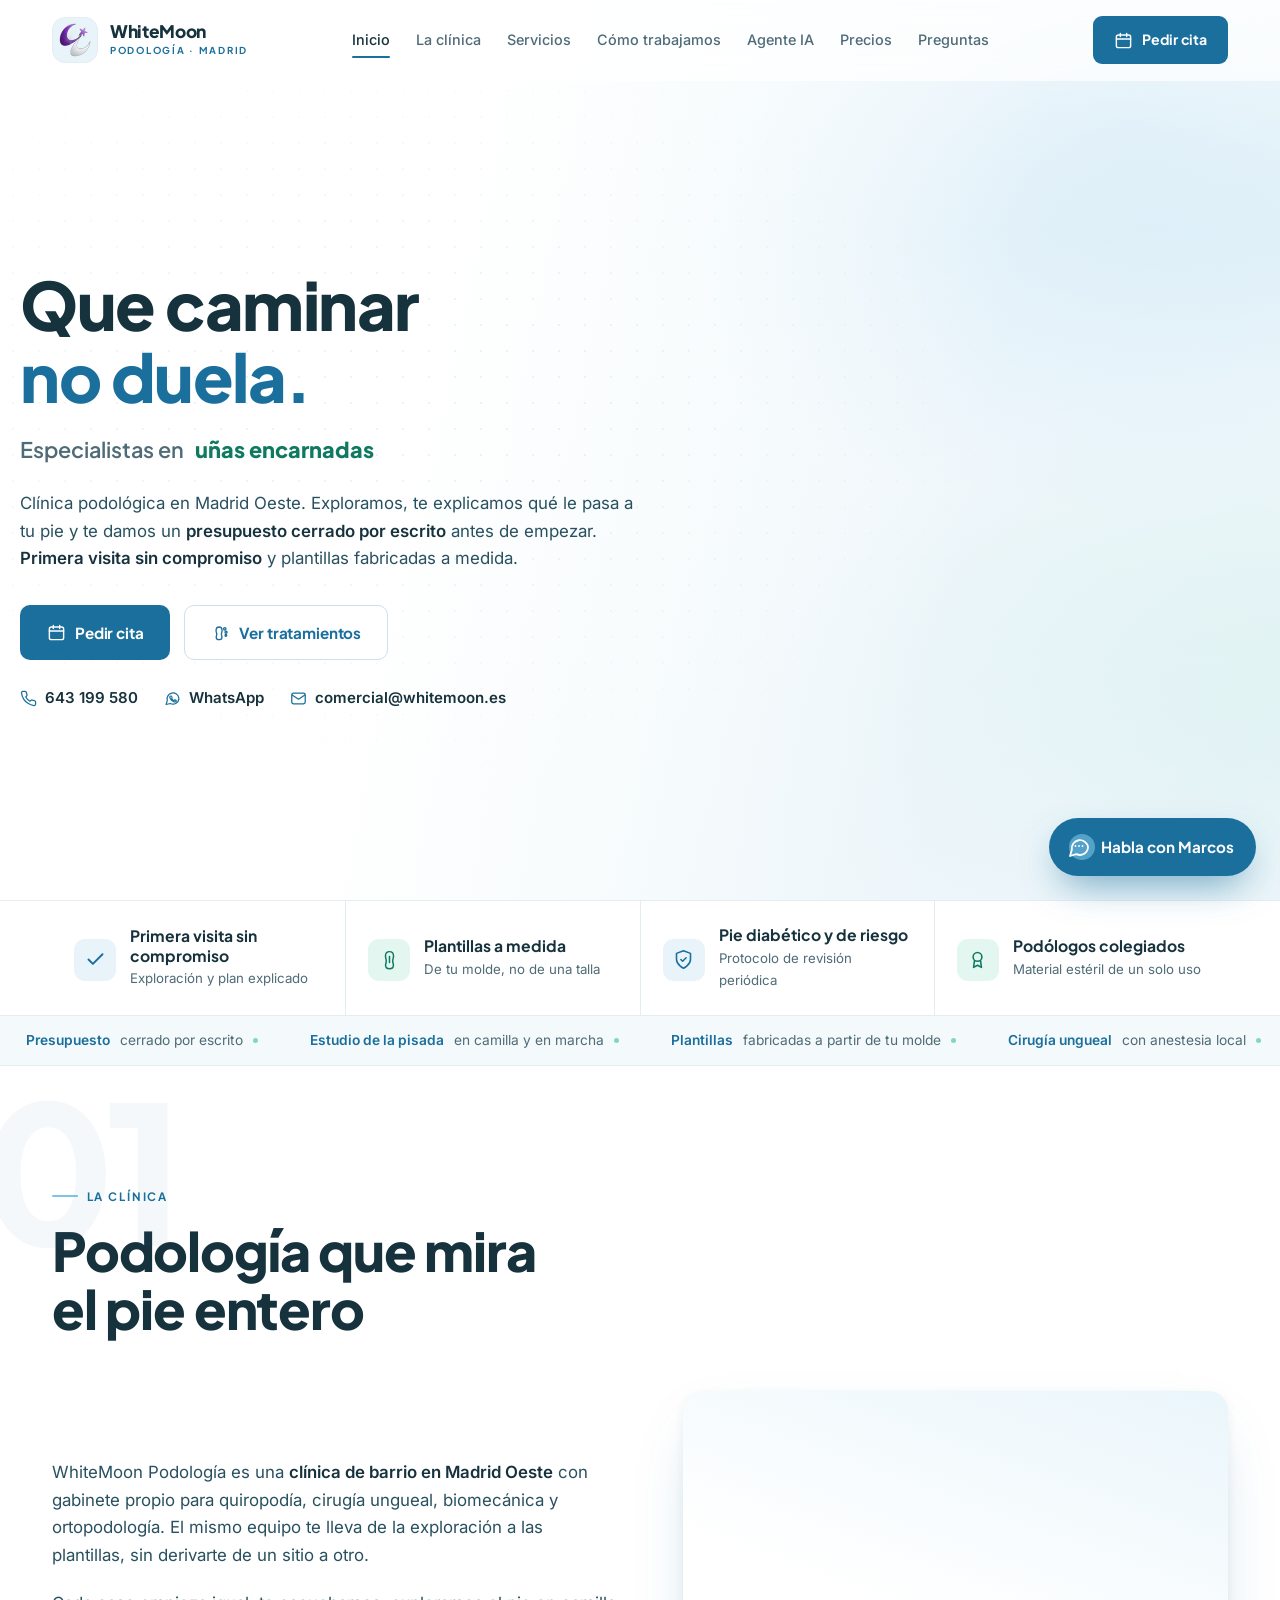
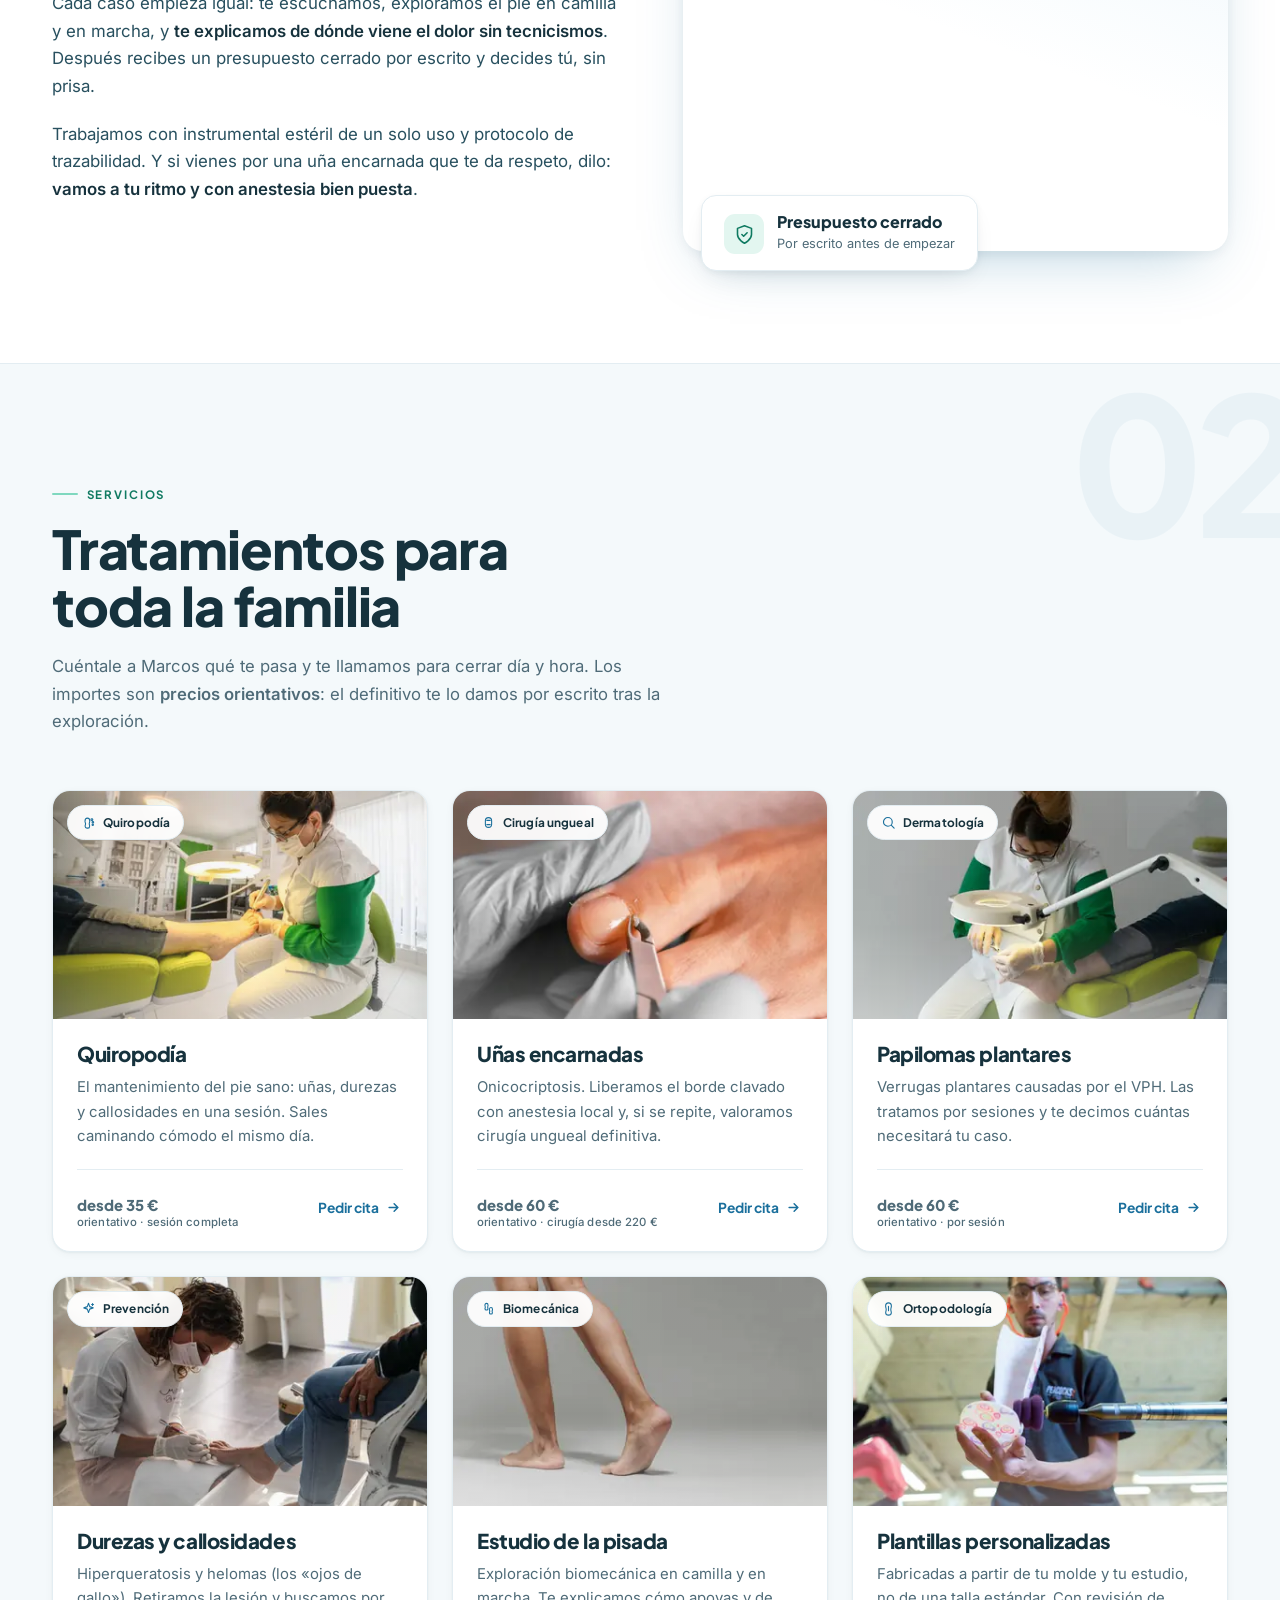
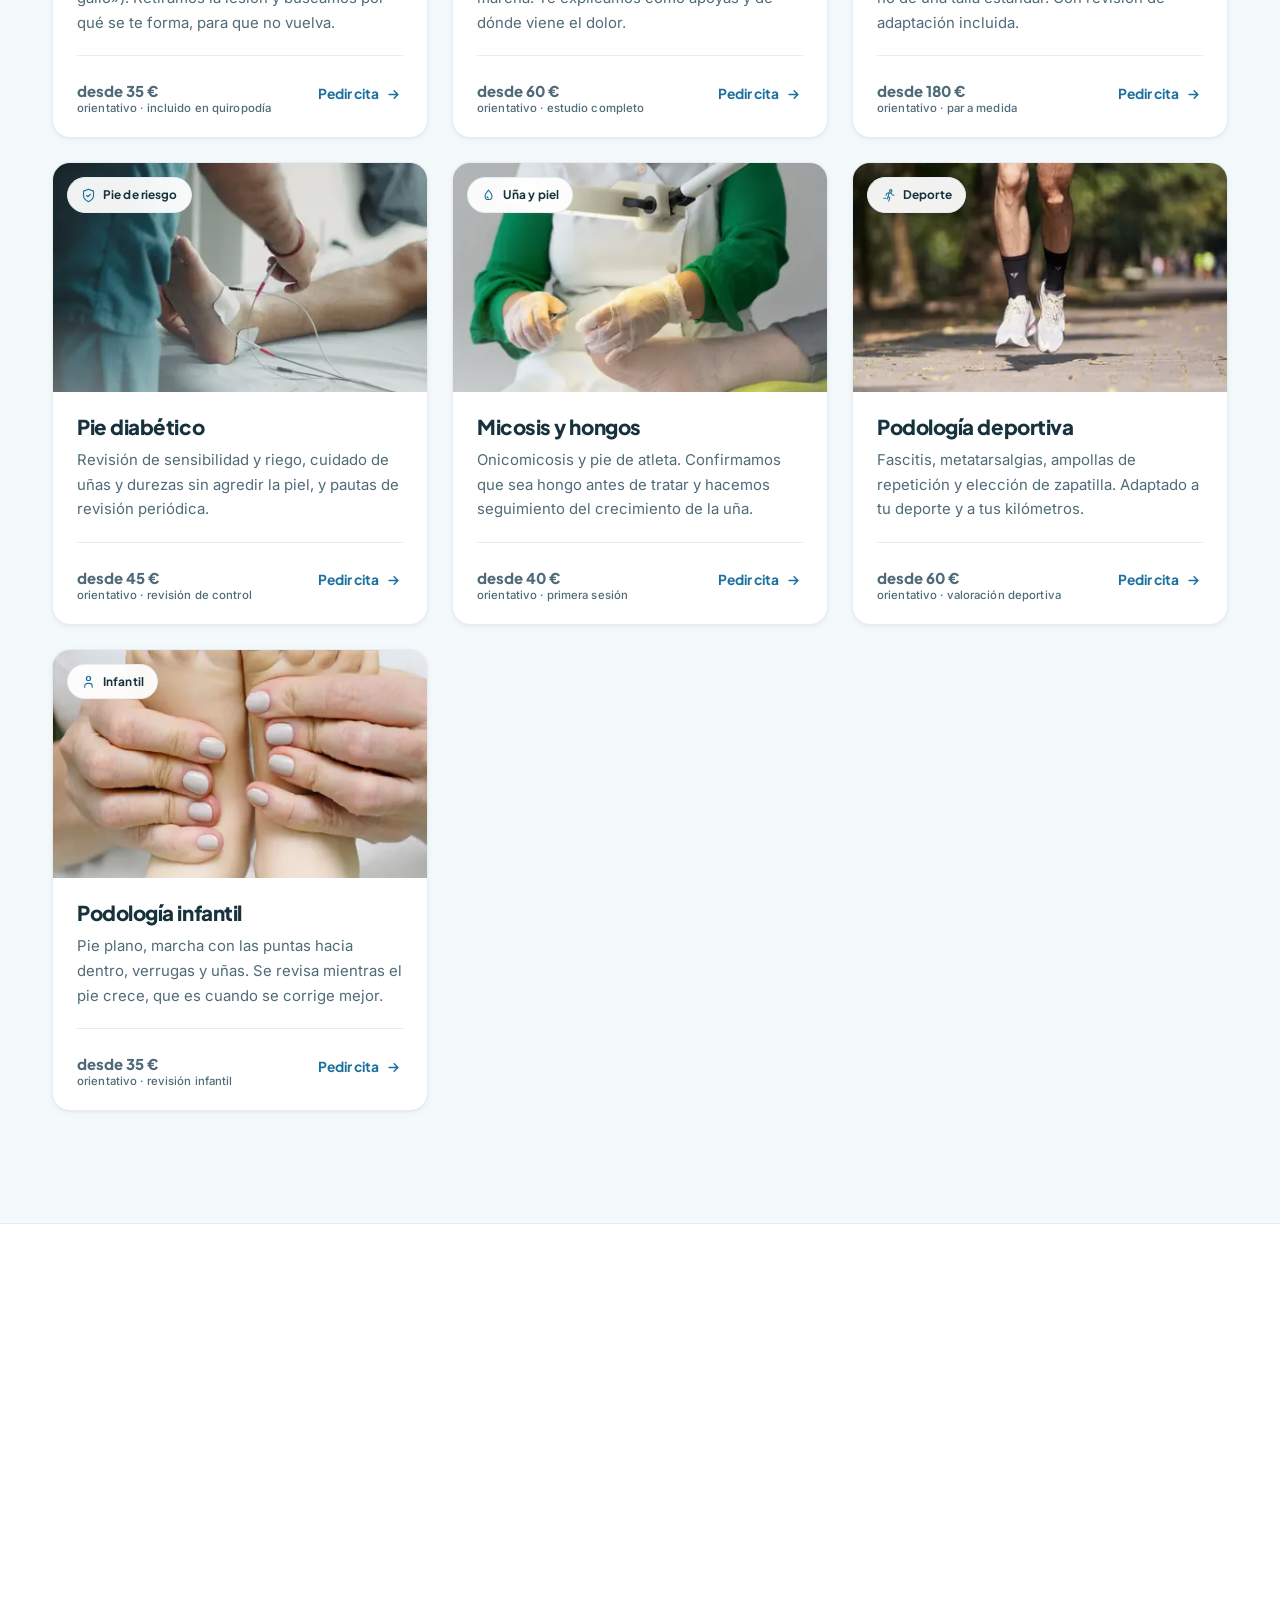
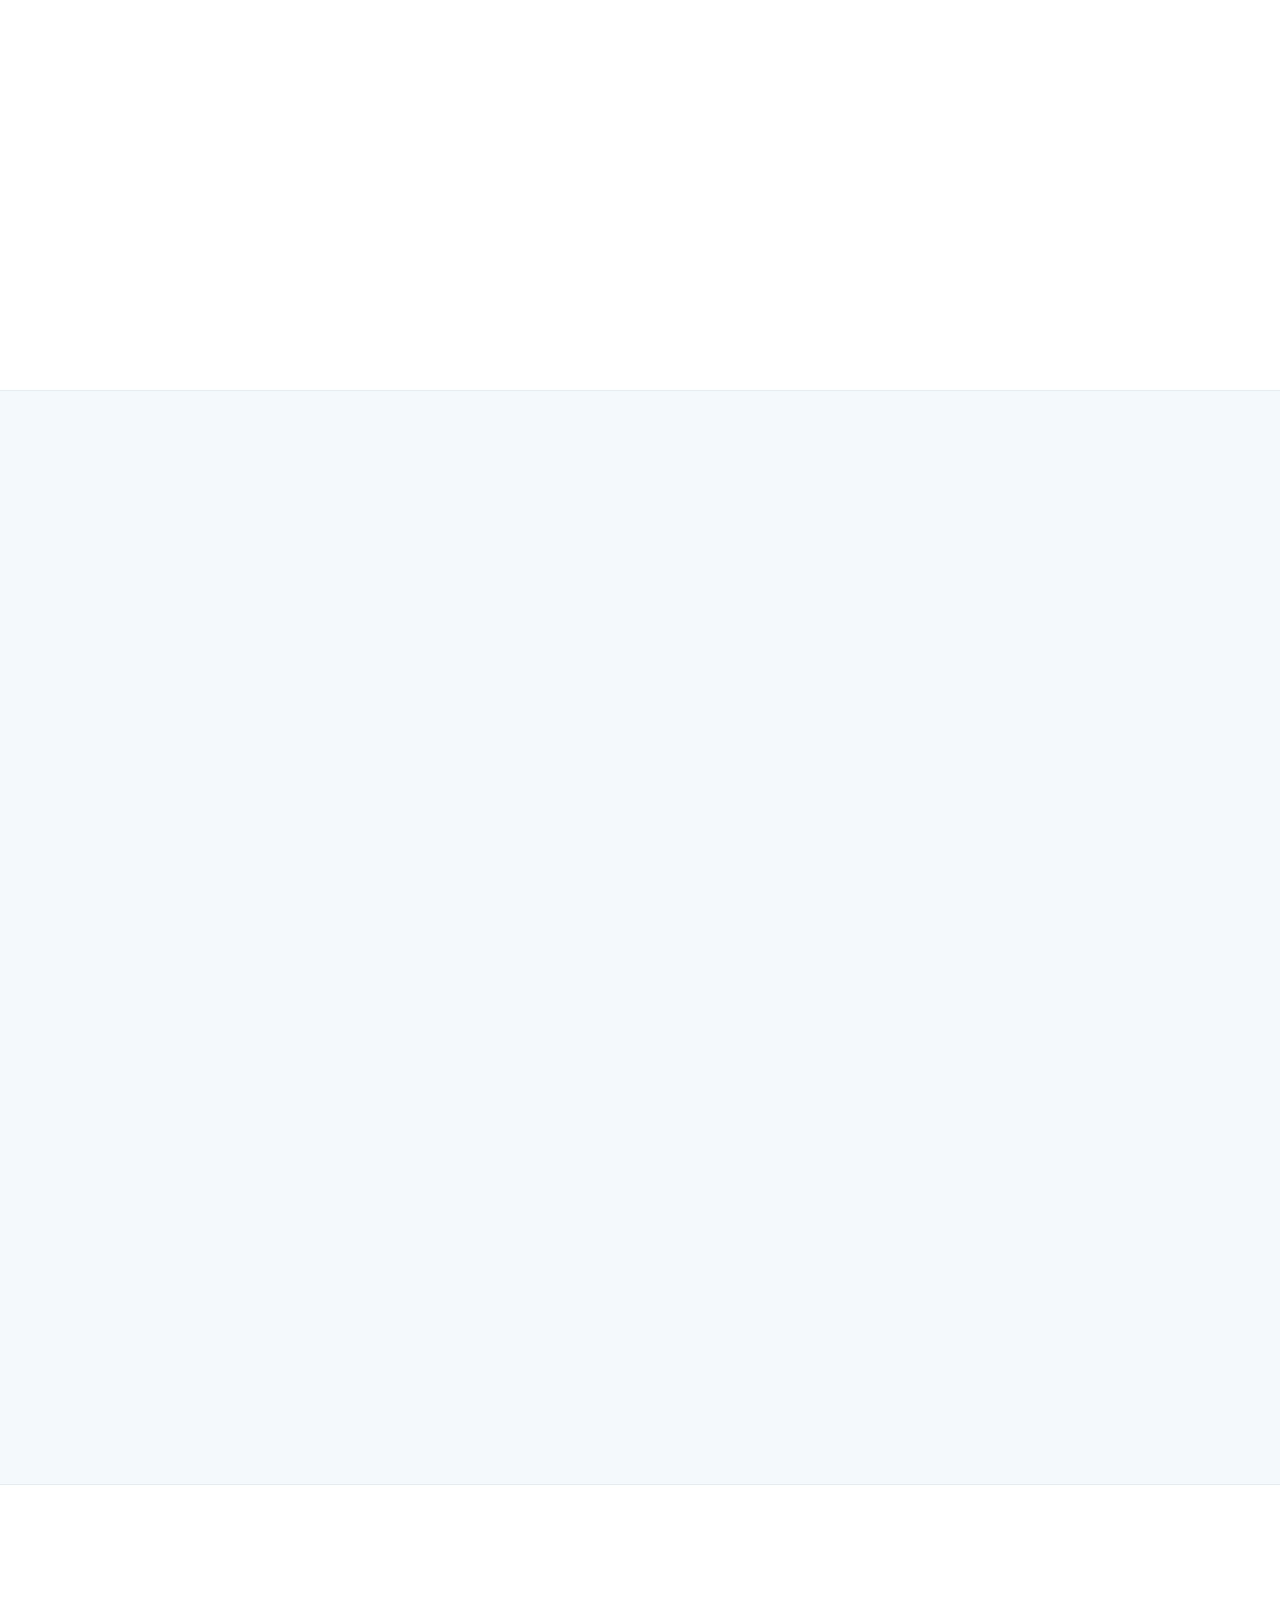
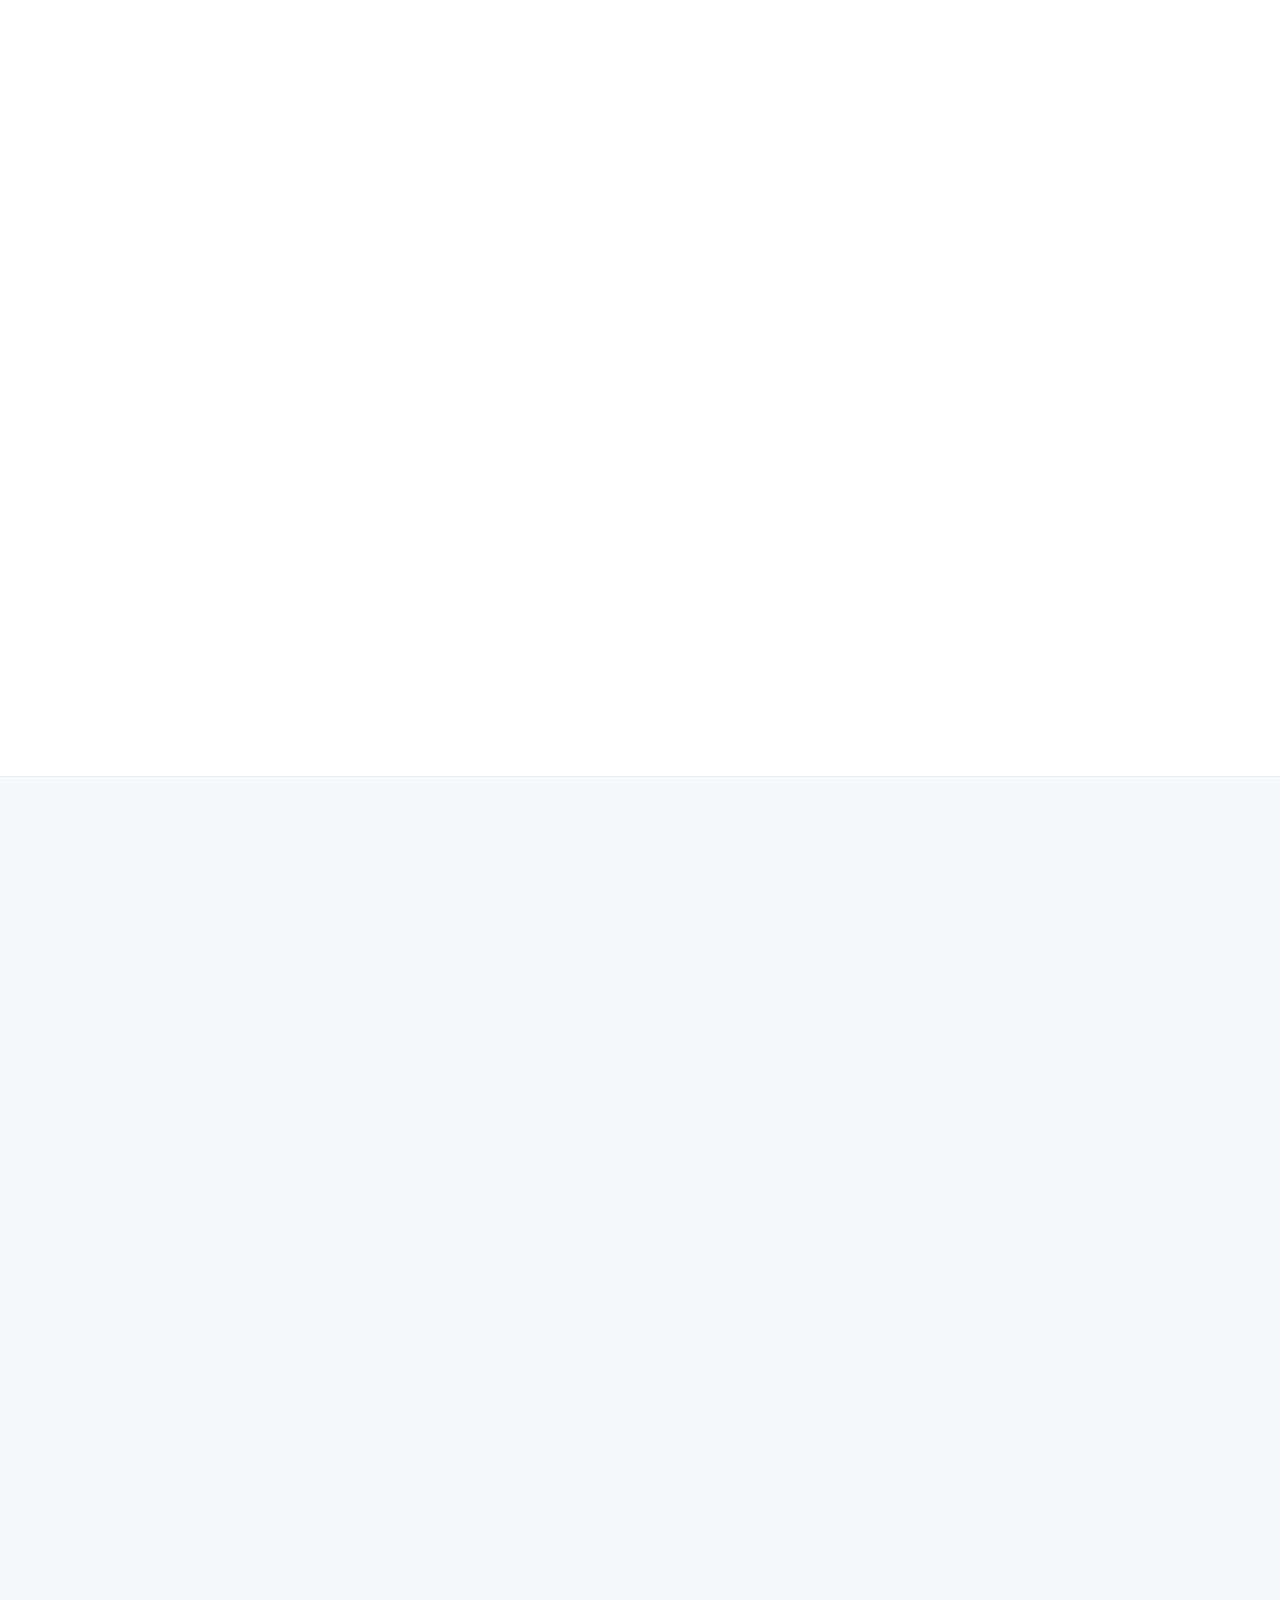
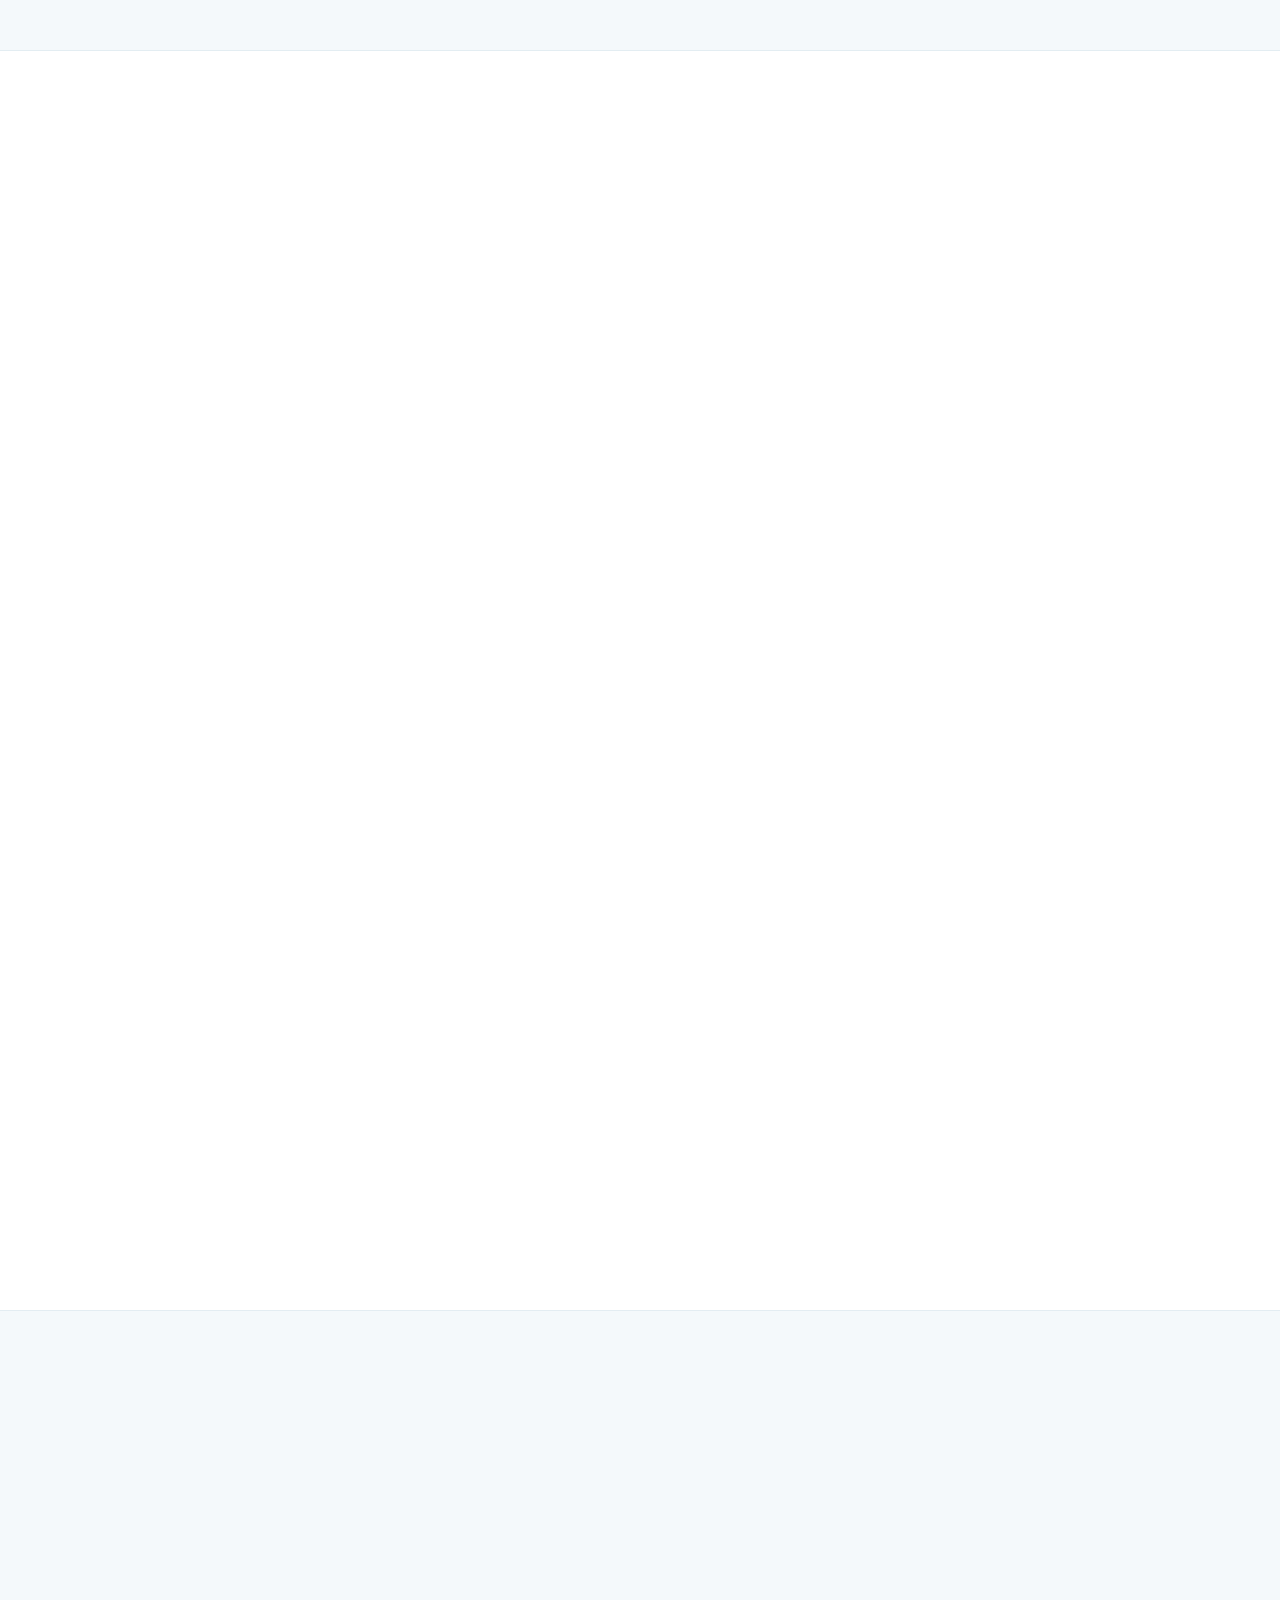
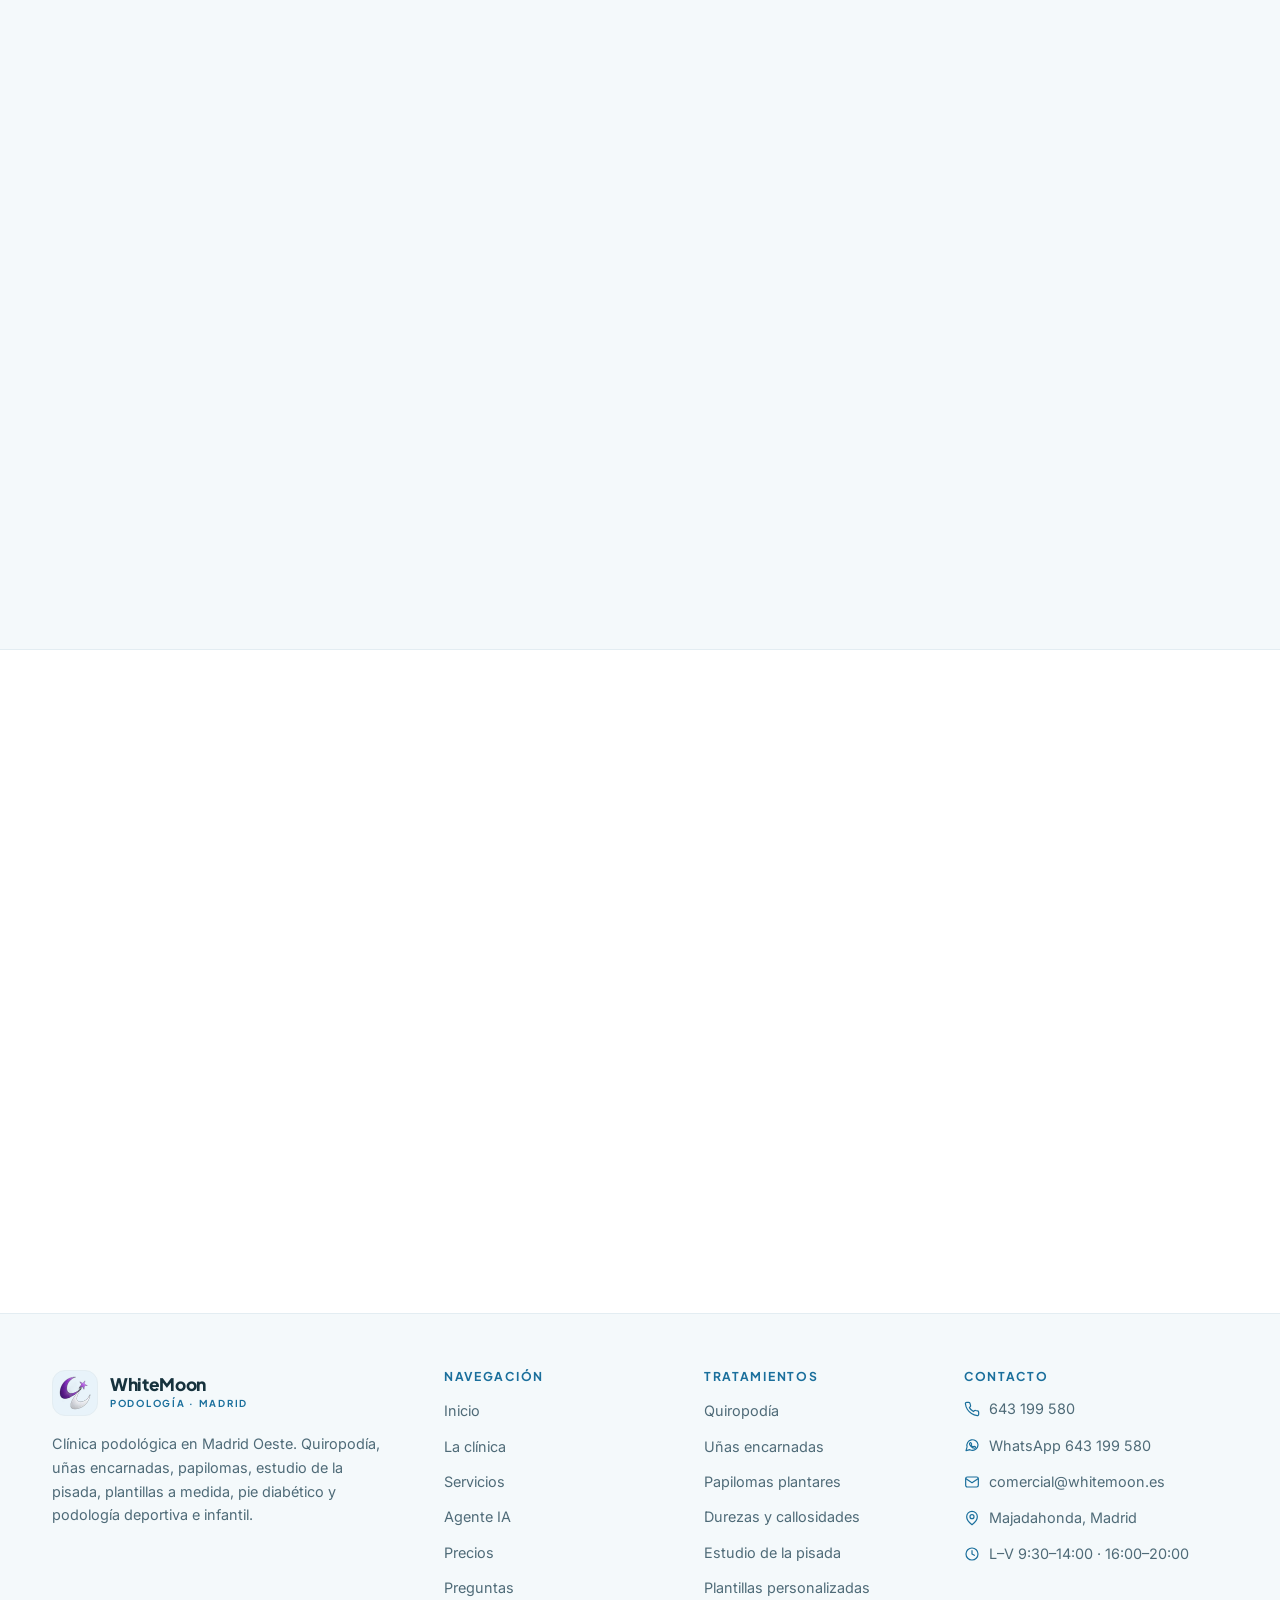
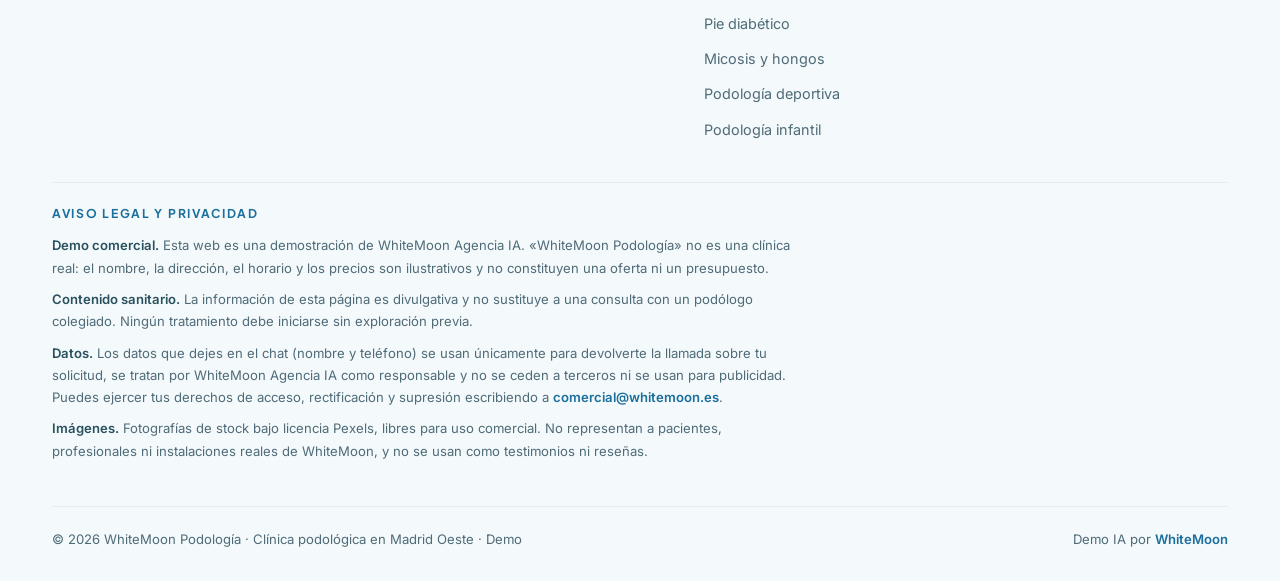
==== commit 3d2e39c2: "feat: rediseña la demo con el molde visual de clínicas dentales Replica la estructura y el sistema v" ====
--- a/index.html
+++ b/index.html
@@ -2,1042 +2,1031 @@
 <html lang="es">
 <head>
 <meta charset="UTF-8">
-<meta name="viewport" content="width=device-width,initial-scale=1">
-<title>WhiteMoon Podología | Clínica Podológica · Quiropodía, Plantillas y Pie Diabético</title>
-<meta name="description" content="Clínica podológica especializada. Quiropodía, biomecánica, plantillas ortopédicas, pie diabético y podología deportiva. Pide cita online.">
-<meta name="keywords" content="podología, podólogo, quiropodía, plantillas ortopédicas, pie diabético, podología deportiva, cirugía ungueal, verrugas plantares, biomecánica">
-<meta name="robots" content="index,follow">
-<meta name="theme-color" content="#0ea5e9">
+<meta name="viewport" content="width=device-width, initial-scale=1">
+
+<!-- ===================== SEO / GEO / AEO ===================== -->
+<title>Podología en Madrid Oeste — quiropodía y plantillas · WhiteMoon</title>
+<meta name="description" content="Clínica podológica en Madrid Oeste: quiropodía, uñas encarnadas, papilomas, durezas, estudio de la pisada, plantillas a medida y pie diabético.">
+<link rel="canonical" href="https://nexusforgeia.github.io/WHITEMOON-PODOLOGOS/">
+<meta name="robots" content="index, follow, max-image-preview:large">
+<meta name="author" content="WhiteMoon">
+<meta name="theme-color" content="#ffffff">
+
+<!-- Geo -->
+<meta name="geo.region" content="ES-MD">
+<meta name="geo.placename" content="Majadahonda, Madrid">
+<meta name="geo.position" content="40.4730;-3.8720">
+<meta name="ICBM" content="40.4730, -3.8720">
+
+<!-- Open Graph / Twitter -->
 <meta property="og:type" content="website">
-<meta property="og:title" content="WhiteMoon Podología | Clínica Podológica Especializada">
-<meta property="og:description" content="Quiropodía, biomecánica, plantillas ortopédicas, pie diabético y podología deportiva. Pide cita online.">
-<meta property="og:image" content="https://images.unsplash.com/photo-1519823551278-64ac92734fb1?w=1200&q=80">
+<meta property="og:site_name" content="WhiteMoon Podología">
+<meta property="og:locale" content="es_ES">
+<meta property="og:title" content="Podología en Madrid Oeste — quiropodía y plantillas · WhiteMoon">
+<meta property="og:description" content="Clínica podológica en Madrid Oeste: quiropodía, uñas encarnadas, papilomas, durezas, estudio de la pisada, plantillas a medida y pie diabético.">
+<meta property="og:url" content="https://nexusforgeia.github.io/WHITEMOON-PODOLOGOS/">
+<meta property="og:image" content="https://nexusforgeia.github.io/WHITEMOON-PODOLOGOS/assets/og.jpg">
+<meta property="og:image:width" content="1200">
+<meta property="og:image:height" content="630">
+<meta property="og:image:type" content="image/jpeg">
+<meta property="og:image:alt" content="Podóloga tratando el pie de una paciente en el gabinete de WhiteMoon Podología">
 <meta name="twitter:card" content="summary_large_image">
-<link rel="preconnect" href="https://images.unsplash.com">
-<link rel="preconnect" href="https://fonts.googleapis.com">
-<link rel="preconnect" href="https://fonts.gstatic.com" crossorigin>
-<link href="https://fonts.googleapis.com/css2?family=Sora:wght@400;500;600;700;800&display=swap" rel="stylesheet">
+<meta name="twitter:title" content="Podología en Madrid Oeste — quiropodía y plantillas · WhiteMoon">
+<meta name="twitter:description" content="Clínica podológica en Madrid Oeste: quiropodía, uñas encarnadas, papilomas, durezas, estudio de la pisada, plantillas a medida y pie diabético.">
+<meta name="twitter:image" content="https://nexusforgeia.github.io/WHITEMOON-PODOLOGOS/assets/og.jpg">
+
+<!-- Favicon: huella plantar en azul médico -->
+<link rel="icon" href="data:image/svg+xml,%3Csvg xmlns='http://www.w3.org/2000/svg' viewBox='0 0 32 32'%3E%3Crect width='32' height='32' rx='7' fill='%23e8f3fa'/%3E%3Cpath d='M13.4 26.5c-2.6 0-3.9-1.7-3.9-4 0-1.9.9-3.2.9-5.2 0-1.6-1.1-2.6-1.1-5.1 0-3.3 2-5.7 4.9-5.7 3 0 4.8 2.3 4.8 5.6 0 2.6-1 3.7-1 5.3 0 2 .8 3.2.8 5.1 0 2.3-1.3 4-3.4 4z' fill='%231a6f9c'/%3E%3Ccircle cx='21.5' cy='9.5' r='2.1' fill='%230f7a61'/%3E%3Ccircle cx='23.2' cy='14.6' r='1.7' fill='%230f7a61'/%3E%3Ccircle cx='23.1' cy='19.4' r='1.4' fill='%230f7a61'/%3E%3C/svg%3E">
+<link rel="apple-touch-icon" href="assets/logo-whitemoon.png">
+
+<!-- Fuentes auto-hospedadas (subset latin, ejes de peso recortados a lo que se
+     usa). Cero peticiones a Google Fonts: 39 KB desde el propio origen. -->
+<link rel="preload" as="font" type="font/woff2" href="assets/fonts/jakarta-var.woff2" crossorigin>
+<link rel="preload" as="font" type="font/woff2" href="assets/fonts/inter-var.woff2" crossorigin>
+
+<!-- CSS crítico en línea: el resto de la hoja deja de bloquear el render -->
+<style>
+@font-face{font-family:"Inter var";src:url(assets/fonts/inter-var.woff2) format("woff2");font-weight:400 600;font-style:normal;font-display:swap}
+@font-face{font-family:"Jakarta var";src:url(assets/fonts/jakarta-var.woff2) format("woff2");font-weight:600 800;font-style:normal;font-display:swap}
+:root{--white:#fff;--bone:#f4f9fb;--surface:#fff;--ink:#16323d;--ink-2:#28505f;--muted:#4f6b78;--blue:#1a6f9c;--blue-deep:#145a80;--blue-lt:#7cc4e8;--blue-chip:#e8f3fa;--green:#0f7a61;--green-deep:#0c6250;--green-lt:#7fd8bf;--green-chip:#e3f6f0;--line:#e3edf2;--line-2:#cfe0e9;--sh-sm:0 1px 2px rgba(22,50,61,.05),0 2px 8px rgba(22,50,61,.04);--sh-md:0 2px 6px rgba(22,50,61,.05),0 12px 28px -12px rgba(22,50,61,.14);--sh-lg:0 4px 12px rgba(22,50,61,.06),0 26px 60px -26px rgba(26,111,156,.34);--display:"Jakarta var",system-ui,-apple-system,sans-serif;--body:"Inter var",system-ui,-apple-system,sans-serif;--maxw:1240px;--nav-h:80px}
+*{margin:0;padding:0;box-sizing:border-box}
+html{scroll-behavior:smooth;scroll-padding-top:calc(var(--nav-h) + 16px);-webkit-text-size-adjust:100%}
+body{background:var(--white);color:var(--ink-2);font-family:var(--body);font-size:16px;line-height:1.65;overflow-x:hidden;-webkit-font-smoothing:antialiased}
+a{color:inherit;text-decoration:none}img,video{max-width:100%;display:block}button,input{font:inherit;color:inherit}
+h1,h2,h3,h4{font-family:var(--display);color:var(--ink);line-height:1.08;letter-spacing:-.022em;font-weight:800}
+.wrap{max-width:var(--maxw);margin:0 auto;padding:0 32px}
+.sr-only{position:absolute;width:1px;height:1px;padding:0;margin:-1px;overflow:hidden;clip:rect(0 0 0 0);white-space:nowrap;border:0}
+.btn{display:inline-flex;align-items:center;justify-content:center;gap:9px;font-family:var(--display);font-weight:700;font-size:.95rem;letter-spacing:-.01em;padding:14px 26px;border-radius:10px;border:1.5px solid transparent;background:var(--blue);color:#fff;cursor:pointer}
+.btn svg{width:19px;height:19px;flex-shrink:0}
+.btn--ghost{background:var(--white);color:var(--blue);border-color:var(--line-2)}
+.btn--sm{padding:11px 20px;font-size:.88rem;border-radius:9px}
+.nav{position:fixed;inset:0 0 auto 0;z-index:900;background:rgba(255,255,255,.72);backdrop-filter:blur(14px);border-bottom:1px solid transparent}
+.nav-inner{display:flex;align-items:center;justify-content:space-between;gap:20px;height:var(--nav-h)}
+.brand{display:flex;align-items:center;gap:12px;flex-shrink:0}
+.brand__mark{width:46px;height:46px;border-radius:13px;background:var(--blue-chip);border:1px solid var(--line);display:grid;place-items:center;flex-shrink:0}
+.brand__mark img{width:32px;height:auto}
+.brand__txt b{font-family:var(--display);font-weight:800;font-size:1.08rem;color:var(--ink);line-height:1.1;display:block;letter-spacing:-.02em}
+.brand__txt small{font-family:var(--display);font-weight:700;font-size:.6rem;letter-spacing:.18em;text-transform:uppercase;color:var(--blue);display:block;margin-top:2px}
+.nav-links{display:flex;align-items:center;gap:26px}
+.nav-links a{font-size:.9rem;font-weight:500;color:var(--muted);position:relative;padding:6px 0}
+.nav-cta{display:flex;align-items:center;gap:14px}
+.burger{display:none;width:44px;height:44px;border-radius:11px;border:1px solid var(--line-2);background:var(--white);cursor:pointer;place-items:center;color:var(--ink)}
+.burger svg{width:22px;height:22px}
+.mobile-menu{position:fixed;inset:0;z-index:899;background:rgba(255,255,255,.98);display:flex;flex-direction:column;justify-content:center;align-items:center;gap:8px;opacity:0;pointer-events:none}
+.hero{position:relative;min-height:100svh;display:flex;align-items:center;overflow:hidden;background:var(--bone)}
+.hero-bg{position:absolute;inset:0;z-index:0}
+.hero-bg .wash{position:absolute;inset:0;background:radial-gradient(900px 620px at 88% 14%,rgba(124,196,232,.42),transparent 62%),radial-gradient(760px 620px at 96% 88%,rgba(127,216,191,.36),transparent 64%),linear-gradient(180deg,#fff 0%,#f4f9fb 100%)}
+.hero-bg .hero-video{position:absolute;inset:0;width:100%;height:100%;object-fit:cover;z-index:1}
+.hero-bg .scrim{position:absolute;inset:0;z-index:2;pointer-events:none;background:linear-gradient(100deg,rgba(255,255,255,.98) 0%,rgba(255,255,255,.955) 34%,rgba(248,252,253,.86) 52%,rgba(232,243,250,.55) 74%,rgba(226,241,248,.42) 100%),linear-gradient(180deg,rgba(255,255,255,.85) 0%,rgba(255,255,255,0) 26%,rgba(255,255,255,0) 62%,rgba(244,249,251,.92) 100%)}
+.hero-bg .dots{position:absolute;inset:0;z-index:3;opacity:.5;background-image:radial-gradient(rgba(26,111,156,.16) 1px,transparent 1px);background-size:26px 26px}
+.hero-content{position:relative;z-index:4;width:100%;padding:calc(var(--nav-h) + 44px) 0 44px}
+.hero h1{font-size:clamp(2.35rem,5.4vw,4.15rem);max-width:16ch}
+.hero h1 .accent{color:var(--blue);display:block}
+.hero-rot{display:flex;align-items:baseline;gap:.5em;flex-wrap:wrap;margin-top:20px;font-family:var(--display);font-weight:600;font-size:clamp(1rem,2.4vw,1.35rem);color:var(--muted)}
+.hero-rot .rot{color:var(--green);font-weight:800;display:inline-block}
+.hero-desc{max-width:56ch;color:var(--ink-2);font-size:1.05rem;margin-top:22px}
+.hero-desc strong{color:var(--ink);font-weight:600}
+.hero-actions{display:flex;gap:14px;margin-top:32px;flex-wrap:wrap}
+.hero-contact{display:flex;gap:10px 26px;flex-wrap:wrap;margin-top:26px;font-size:.94rem;color:var(--muted)}
+.hero-contact a{display:inline-flex;align-items:center;gap:8px;font-weight:600;color:var(--ink)}
+.hero-contact svg{width:17px;height:17px;color:var(--blue);flex-shrink:0}
+.reveal{opacity:0;transform:translateY(28px)}
+.reveal.in{opacity:1;transform:none}
+@media (max-width:1080px){.nav-links{display:none}.nav-cta .btn{display:none}.burger{display:grid}}
+@media (max-width:900px){.wrap{padding:0 22px}}
+@media (max-width:768px){.hero-bg .hero-video{display:none!important}}
+@media (max-width:620px){:root{--nav-h:70px}.wrap{padding:0 18px}.hero h1{max-width:none}.hero-actions .btn{flex:1 1 100%}}
+@media (prefers-reduced-motion:reduce){html{scroll-behavior:auto}.reveal{opacity:1!important;transform:none!important}.hero-bg .hero-video{display:none!important}}
+</style>
+<link rel="preload" as="style" href="assets/css/style.css" onload="this.onload=null;this.rel='stylesheet'">
+<noscript><link rel="stylesheet" href="assets/css/style.css"></noscript>
+
+<!-- ===================== JSON-LD ===================== -->
 <script type="application/ld+json">
 {
   "@context": "https://schema.org",
-  "@type": ["MedicalBusiness", "LocalBusiness"],
+  "@type": "Podiatric",
+  "@id": "https://nexusforgeia.github.io/WHITEMOON-PODOLOGOS/#business",
   "name": "WhiteMoon Podología",
-  "description": "Clínica podológica especializada en quiropodía, biomecánica, pie diabético, cirugía ungueal y podología deportiva.",
-  "image": "https://images.unsplash.com/photo-1519823551278-64ac92734fb1?w=1200&q=80",
-  "medicalSpecialty": "Podiatric",
+  "description": "Clínica podológica en Madrid Oeste: quiropodía, uñas encarnadas y cirugía ungueal, papilomas plantares, durezas y callosidades, estudio de la pisada, plantillas personalizadas, pie diabético, micosis, podología deportiva e infantil.",
+  "url": "https://nexusforgeia.github.io/WHITEMOON-PODOLOGOS/",
+  "image": "https://nexusforgeia.github.io/WHITEMOON-PODOLOGOS/assets/og.jpg",
+  "telephone": "+34643199580",
+  "email": "comercial@whitemoon.es",
   "priceRange": "€€",
-  "telephone": "+34643199580",
   "address": {
     "@type": "PostalAddress",
+    "streetAddress": "Avenida de España 24",
+    "addressLocality": "Majadahonda",
+    "addressRegion": "Comunidad de Madrid",
+    "postalCode": "28220",
     "addressCountry": "ES"
   },
+  "geo": {
+    "@type": "GeoCoordinates",
+    "latitude": 40.473,
+    "longitude": -3.872
+  },
   "openingHoursSpecification": [
-    {"@type": "OpeningHoursSpecification", "dayOfWeek": ["Monday","Tuesday","Wednesday","Thursday","Friday"], "opens": "09:00", "closes": "14:00"},
-    {"@type": "OpeningHoursSpecification", "dayOfWeek": ["Monday","Tuesday","Wednesday","Thursday","Friday"], "opens": "16:00", "closes": "20:00"},
-    {"@type": "OpeningHoursSpecification", "dayOfWeek": "Saturday", "opens": "09:00", "closes": "13:00"}
+    {
+      "@type": "OpeningHoursSpecification",
+      "dayOfWeek": [
+        "Monday",
+        "Tuesday",
+        "Wednesday",
+        "Thursday",
+        "Friday"
+      ],
+      "opens": "09:30",
+      "closes": "14:00"
+    },
+    {
+      "@type": "OpeningHoursSpecification",
+      "dayOfWeek": [
+        "Monday",
+        "Tuesday",
+        "Wednesday",
+        "Thursday",
+        "Friday"
+      ],
+      "opens": "16:00",
+      "closes": "20:00"
+    }
   ],
-  "aggregateRating": {"@type": "AggregateRating", "ratingValue": "4.9", "reviewCount": "187"}
+  "areaServed": [
+    {
+      "@type": "City",
+      "name": "Majadahonda",
+      "sameAs": "https://www.wikidata.org/wiki/Q427505"
+    },
+    {
+      "@type": "City",
+      "name": "Pozuelo de Alarcón",
+      "sameAs": "https://www.wikidata.org/wiki/Q639422"
+    },
+    {
+      "@type": "City",
+      "name": "Las Rozas de Madrid",
+      "sameAs": "https://www.wikidata.org/wiki/Q592747"
+    },
+    {
+      "@type": "City",
+      "name": "Boadilla del Monte",
+      "sameAs": "https://www.wikidata.org/wiki/Q1641013"
+    },
+    {
+      "@type": "City",
+      "name": "Villaviciosa de Odón",
+      "sameAs": "https://www.wikidata.org/wiki/Q1631897"
+    },
+    {
+      "@type": "City",
+      "name": "Villanueva de la Cañada",
+      "sameAs": "https://www.wikidata.org/wiki/Q973325"
+    },
+    {
+      "@type": "City",
+      "name": "Brunete",
+      "sameAs": "https://www.wikidata.org/wiki/Q1647090"
+    },
+    {
+      "@type": "City",
+      "name": "Alcorcón",
+      "sameAs": "https://www.wikidata.org/wiki/Q10372"
+    },
+    {
+      "@type": "City",
+      "name": "Móstoles",
+      "sameAs": "https://www.wikidata.org/wiki/Q13077"
+    }
+  ],
+  "availableService": [
+    {
+      "@type": "MedicalProcedure",
+      "name": "Quiropodía"
+    },
+    {
+      "@type": "MedicalProcedure",
+      "name": "Uñas encarnadas"
+    },
+    {
+      "@type": "MedicalProcedure",
+      "name": "Papilomas plantares"
+    },
+    {
+      "@type": "MedicalProcedure",
+      "name": "Durezas y callosidades"
+    },
+    {
+      "@type": "MedicalProcedure",
+      "name": "Estudio de la pisada"
+    },
+    {
+      "@type": "MedicalProcedure",
+      "name": "Plantillas personalizadas"
+    },
+    {
+      "@type": "MedicalProcedure",
+      "name": "Pie diabético"
+    },
+    {
+      "@type": "MedicalProcedure",
+      "name": "Micosis y hongos"
+    },
+    {
+      "@type": "MedicalProcedure",
+      "name": "Podología deportiva"
+    },
+    {
+      "@type": "MedicalProcedure",
+      "name": "Podología infantil"
+    }
+  ]
 }
 </script>
-<style>
-*{margin:0;padding:0;box-sizing:border-box}
-:root{
-  --primary:#0ea5e9;
-  --primary-dark:#0284c7;
-  --primary-light:#e0f2fe;
-  --accent:#10b981;
-  --accent-dark:#059669;
-  --dark:#0f172a;
-  --dark-2:#1e293b;
-  --dark-3:#0c2340;
-  --text:#334155;
-  --text2:#64748b;
-  --text3:#94a3b8;
-  --white:#ffffff;
-  --bg:#f8fafc;
-  --bg2:#f1f5f9;
-  --border:#e2e8f0;
-  --glass:rgba(14,165,233,0.06);
-  --glass-border:rgba(14,165,233,0.15);
-  --grad:linear-gradient(135deg,#0ea5e9 0%,#10b981 100%);
-  --grad-dark:linear-gradient(135deg,#0f172a 0%,#0c2340 50%,#0f172a 100%);
+<script type="application/ld+json">
+{
+  "@context": "https://schema.org",
+  "@type": "FAQPage",
+  "mainEntity": [
+    {
+      "@type": "Question",
+      "name": "¿Cuánto dura una quiropodía?",
+      "acceptedAnswer": {
+        "@type": "Answer",
+        "text": "Entre 30 y 45 minutos. En esa sesión se trabajan uñas, durezas y callosidades, y sales caminando con normalidad el mismo día."
+      }
+    },
+    {
+      "@type": "Question",
+      "name": "¿Cómo pido cita?",
+      "acceptedAnswer": {
+        "@type": "Answer",
+        "text": "Puedes hablar con Marcos, nuestro asistente del chat: eliges el tratamiento, dejas tu nombre y teléfono, y te llamamos para cerrar día y hora. También puedes llamarnos al 643 199 580 o escribir a comercial@whitemoon.es."
+      }
+    },
+    {
+      "@type": "Question",
+      "name": "¿Duele el tratamiento de una uña encarnada?",
+      "acceptedAnswer": {
+        "@type": "Answer",
+        "text": "No. Se trabaja con anestesia local, así que durante la sesión no se siente dolor. Después suele bastar con analgesia habitual y en 24-48 horas se hace vida normal."
+      }
+    },
+    {
+      "@type": "Question",
+      "name": "¿Cuánto tardan las plantillas personalizadas?",
+      "acceptedAnswer": {
+        "@type": "Answer",
+        "text": "Entre 7 y 10 días desde el estudio de la pisada, porque se fabrican a partir de tu molde. Incluimos una revisión de adaptación a las pocas semanas para ajustarlas."
+      }
+    },
+    {
+      "@type": "Question",
+      "name": "¿Los precios que aparecen son definitivos?",
+      "acceptedAnswer": {
+        "@type": "Answer",
+        "text": "Son precios orientativos. El importe final depende de tu caso y se te entrega por escrito, detallado y cerrado, después de la exploración y antes de iniciar cualquier tratamiento."
+      }
+    },
+    {
+      "@type": "Question",
+      "name": "¿Atendéis pie diabético y pacientes de riesgo?",
+      "acceptedAnswer": {
+        "@type": "Answer",
+        "text": "Sí. En pie diabético revisamos sensibilidad y riego, tratamos uñas y durezas sin agredir la piel y pautamos revisiones periódicas. Si detectamos una lesión que requiera derivación, te lo decimos y te orientamos."
+      }
+    },
+    {
+      "@type": "Question",
+      "name": "¿Tratáis a niños?",
+      "acceptedAnswer": {
+        "@type": "Answer",
+        "text": "Sí. Hacemos podología infantil: pie plano, alteraciones de la marcha, verrugas plantares y uñas. Revisar mientras el pie crece es cuando más margen hay para corregir."
+      }
+    }
+  ]
 }
-html{scroll-behavior:smooth}
-body{font-family:system-ui,-apple-system,Segoe UI,Roboto,sans-serif;background:#fff;color:var(--text);line-height:1.6;-webkit-font-smoothing:antialiased;overflow-x:hidden}
-
-/* REVEAL */
-.reveal{opacity:0;transform:translateY(28px);transition:opacity .8s ease,transform .8s ease}
-.reveal.in{opacity:1;transform:translateY(0)}
-
-/* NAV — glassmorphism */
-nav{position:fixed;top:0;left:0;width:100%;background:rgba(15,23,42,0.55);backdrop-filter:blur(18px);-webkit-backdrop-filter:blur(18px);border-bottom:1px solid rgba(14,165,233,0.12);z-index:100;transition:all .3s ease}
-nav.scrolled{background:rgba(15,23,42,0.92);border-bottom:1px solid rgba(14,165,233,0.25);box-shadow:0 4px 30px rgba(0,0,0,.3)}
-.nav-inner{max-width:1200px;margin:0 auto;display:flex;align-items:center;justify-content:space-between;height:74px;padding:0 28px}
-.nav-logo{display:flex;align-items:center;gap:11px;text-decoration:none}
-.nav-logo .ico{width:40px;height:40px;border-radius:12px;background:var(--grad);display:flex;align-items:center;justify-content:center;color:#fff;box-shadow:0 8px 22px rgba(14,165,233,.4)}
-.nav-logo span{font-size:1.22rem;font-weight:800;color:#fff;letter-spacing:-.5px}
-.nav-logo span em{font-style:normal;background:var(--grad);-webkit-background-clip:text;-webkit-text-fill-color:transparent}
-.nav-links{display:flex;gap:32px}
-.nav-links a{color:#cbd5e1;text-decoration:none;font-size:.92rem;font-weight:600;transition:color .2s;position:relative}
-.nav-links a:hover{color:#fff}
-.nav-links a::after{content:'';position:absolute;left:0;bottom:-6px;width:0;height:2px;background:var(--grad);transition:width .25s}
-.nav-links a:hover::after{width:100%}
-.nav-cta{background:var(--grad);color:#fff;padding:11px 24px;border-radius:30px;font-size:.88rem;font-weight:700;border:none;cursor:pointer;transition:all .2s;font-family:inherit;box-shadow:0 6px 18px rgba(14,165,233,.4)}
-.nav-cta:hover{transform:translateY(-2px);box-shadow:0 10px 26px rgba(14,165,233,.55)}
-.nav-burger{display:none;background:none;border:none;cursor:pointer;width:40px;height:40px;flex-direction:column;justify-content:center;align-items:center;gap:5px;padding:0}
-.nav-burger span{width:22px;height:2px;background:#fff;border-radius:2px;transition:all .25s}
-.nav-burger.open span:nth-child(1){transform:translateY(7px) rotate(45deg)}
-.nav-burger.open span:nth-child(2){opacity:0}
-.nav-burger.open span:nth-child(3){transform:translateY(-7px) rotate(-45deg)}
-
-/* HERO — DarkProjectHero (vídeo de fondo + palabra rotatoria) */
-.hero{position:relative;min-height:100vh;display:flex;align-items:center;overflow:hidden;color:#fff;isolation:isolate;padding:120px 28px 0}
-.hero-media{position:absolute;inset:0;z-index:0}
-.hero-media video,.hero-media img{position:absolute;inset:0;width:100%;height:100%;object-fit:cover;object-position:center}
-.hero-video{z-index:1}
-.hero-fallback{z-index:0;filter:brightness(.7) saturate(1.05)}
-.hero-media::after{content:'';position:absolute;inset:0;z-index:2;background:
-  linear-gradient(105deg,rgba(0,0,0,.86) 0%,rgba(0,0,0,.72) 40%,rgba(15,23,42,.55) 74%,rgba(12,35,64,.82) 100%),
-  radial-gradient(ellipse 90% 80% at 72% 18%,transparent 0%,rgba(0,0,0,.5) 100%),
-  linear-gradient(0deg,rgba(15,23,42,.94) 0%,rgba(15,23,42,0) 42%)}
-.hero-glow{position:absolute;z-index:1;right:-8%;top:0;width:52vw;height:52vw;max-width:760px;max-height:760px;
-  background:radial-gradient(circle,rgba(14,165,233,.34),rgba(14,165,233,0) 62%);filter:blur(18px);pointer-events:none;animation:heroGlow 7s ease-in-out infinite}
-.hero-grid-tex{position:absolute;inset:0;z-index:1;pointer-events:none;opacity:.5;
-  background-image:linear-gradient(rgba(125,211,252,.05) 1px,transparent 1px),linear-gradient(90deg,rgba(125,211,252,.05) 1px,transparent 1px);
-  background-size:62px 62px;-webkit-mask-image:radial-gradient(ellipse 80% 70% at 70% 30%,#000,transparent 75%);mask-image:radial-gradient(ellipse 80% 70% at 70% 30%,#000,transparent 75%)}
-.hero-inner{position:relative;z-index:3;max-width:1200px;margin:0 auto;width:100%;padding-block:clamp(40px,7vh,90px)}
-.hero-copy{max-width:780px}
-.tag{display:inline-flex;align-items:center;gap:9px;background:rgba(15,23,42,.55);backdrop-filter:blur(8px);-webkit-backdrop-filter:blur(8px);border:1px solid rgba(14,165,233,.32);border-radius:30px;padding:8px 18px;font-size:.78rem;font-weight:700;color:#7dd3fc;margin-bottom:22px;text-transform:uppercase;letter-spacing:1.2px}
-.tag .dotg{width:8px;height:8px;border-radius:50%;background:var(--accent);box-shadow:0 0 0 4px rgba(16,185,129,.25);animation:p2 2s infinite}
-@keyframes p2{0%,100%{box-shadow:0 0 0 0 rgba(16,185,129,.6)}50%{box-shadow:0 0 0 6px rgba(16,185,129,0)}}
-.hero h1{font-size:clamp(2.4rem,6vw,5rem);font-weight:800;line-height:1.03;margin-bottom:24px;letter-spacing:-2px;color:#fff;text-wrap:balance}
-.hero h1 em{font-style:normal;background:linear-gradient(135deg,#38bdf8 0%,#34d399 100%);-webkit-background-clip:text;background-clip:text;-webkit-text-fill-color:transparent;display:inline-block}
-/* palabra rotatoria */
-.rot{display:inline-block;position:relative;vertical-align:bottom}
-.rot em{transition:opacity .42s cubic-bezier(.16,1,.3,1),transform .42s cubic-bezier(.16,1,.3,1)}
-.rot.is-out em{opacity:0;transform:translateY(-.18em)}
-.rot.is-in em{opacity:0;transform:translateY(.22em)}
-.sr-only{position:absolute;width:1px;height:1px;padding:0;margin:-1px;overflow:hidden;clip:rect(0,0,0,0);white-space:nowrap;border:0}
-.hero p{font-size:clamp(1rem,1.5vw,1.18rem);color:#cbd5e1;margin-bottom:34px;max-width:560px}
-.hero-btns{display:flex;gap:14px;flex-wrap:wrap;margin-bottom:46px}
-.btn-prim{background:var(--grad);color:#fff;padding:15px 32px;border-radius:32px;font-weight:700;border:none;cursor:pointer;font-size:.95rem;font-family:inherit;box-shadow:0 10px 30px rgba(14,165,233,.5);transition:all .25s;display:inline-flex;align-items:center;gap:8px;text-decoration:none}
-.btn-prim:hover{transform:translateY(-3px);box-shadow:0 14px 36px rgba(16,185,129,.55)}
-.btn-sec{background:rgba(255,255,255,.06);color:#fff;padding:15px 32px;border-radius:32px;font-weight:700;border:1.5px solid rgba(255,255,255,.2);cursor:pointer;font-size:.95rem;font-family:inherit;transition:all .2s;text-decoration:none;display:inline-flex;align-items:center;gap:8px;backdrop-filter:blur(10px)}
-.btn-sec:hover{border-color:#38bdf8;background:rgba(14,165,233,.14);color:#7dd3fc}
-/* stats bar glassmorphism */
-.hero-statsbar{display:grid;grid-template-columns:repeat(4,1fr);gap:1px;background:rgba(14,165,233,.18);border:1px solid rgba(14,165,233,.25);border-radius:18px;overflow:hidden;max-width:880px;box-shadow:0 24px 60px -28px rgba(0,0,0,.8)}
-.hero-statcell{background:rgba(15,23,42,.6);backdrop-filter:blur(10px);-webkit-backdrop-filter:blur(10px);padding:20px 22px;transition:background .25s}
-.hero-statcell:hover{background:rgba(15,23,42,.82)}
-.hero-statcell b{display:block;font-size:clamp(1.5rem,2.6vw,2.1rem);font-weight:800;letter-spacing:-.5px;line-height:1;background:linear-gradient(135deg,#38bdf8,#34d399);-webkit-background-clip:text;background-clip:text;-webkit-text-fill-color:transparent}
-.hero-statcell span{display:block;margin-top:8px;font-size:.76rem;color:#94a3b8;font-weight:600;text-transform:uppercase;letter-spacing:.5px}
-/* scroll cue */
-.hero-cue{position:absolute;left:50%;bottom:20px;transform:translateX(-50%);z-index:3;display:flex;flex-direction:column;align-items:center;gap:7px;font-size:.66rem;font-weight:700;letter-spacing:2px;text-transform:uppercase;color:#94a3b8;text-decoration:none}
-.hero-cue svg{width:18px;height:18px;color:#38bdf8;animation:heroBounce 1.8s ease-in-out infinite}
-/* entrada escalonada */
-.hero-up{opacity:0;transform:translateY(22px);animation:heroUp .8s cubic-bezier(.16,1,.3,1) forwards}
-.hero-up.d1{animation-delay:.05s}.hero-up.d2{animation-delay:.15s}.hero-up.d3{animation-delay:.25s}.hero-up.d4{animation-delay:.35s}.hero-up.d5{animation-delay:.45s}
-@keyframes heroUp{to{opacity:1;transform:none}}
-@keyframes heroGlow{0%,100%{opacity:.85;transform:scale(1)}50%{opacity:1;transform:scale(1.08)}}
-@keyframes heroBounce{0%,100%{transform:translateY(0)}50%{transform:translateY(5px)}}
-@media(prefers-reduced-motion:reduce){
-  .hero-video{display:none}
-  .hero-glow,.hero-cue svg,.tag .dotg{animation:none}
-  .hero-up{opacity:1;transform:none;animation:none}
-  .rot em{transition:none}
+</script>
+<script type="application/ld+json">
+{
+  "@context": "https://schema.org",
+  "@type": "BreadcrumbList",
+  "itemListElement": [
+    {
+      "@type": "ListItem",
+      "position": 1,
+      "name": "Inicio",
+      "item": "https://nexusforgeia.github.io/WHITEMOON-PODOLOGOS/"
+    },
+    {
+      "@type": "ListItem",
+      "position": 2,
+      "name": "Agente IA",
+      "item": "https://nexusforgeia.github.io/WHITEMOON-PODOLOGOS/#agente-ia"
+    },
+    {
+      "@type": "ListItem",
+      "position": 3,
+      "name": "Servicios",
+      "item": "https://nexusforgeia.github.io/WHITEMOON-PODOLOGOS/#servicios"
+    },
+    {
+      "@type": "ListItem",
+      "position": 4,
+      "name": "Precios",
+      "item": "https://nexusforgeia.github.io/WHITEMOON-PODOLOGOS/#precios"
+    },
+    {
+      "@type": "ListItem",
+      "position": 5,
+      "name": "Contacto",
+      "item": "https://nexusforgeia.github.io/WHITEMOON-PODOLOGOS/#contacto"
+    }
+  ]
 }
-
-/* SECTIONS */
-.sec{padding:110px 28px;position:relative}
-.sec-inner{max-width:1200px;margin:0 auto}
-.sec-head{text-align:center;max-width:720px;margin:0 auto 64px}
-.sec-head .tag{margin-bottom:18px;background:rgba(14,165,233,.10);color:var(--primary-dark);border-color:rgba(14,165,233,.22)}
-.sec-head h2{font-size:2.7rem;font-weight:800;letter-spacing:-1.2px;margin-bottom:14px;line-height:1.12;color:var(--dark)}
-.sec-head h2 em{font-style:normal;background:var(--grad);-webkit-background-clip:text;-webkit-text-fill-color:transparent}
-.sec-head p{color:var(--text2);font-size:1.05rem}
-
-/* SERVICIOS */
-#servicios{background:linear-gradient(180deg,#f8fafc 0%,#fff 100%)}
-.serv-grid{display:grid;grid-template-columns:repeat(3,1fr);gap:26px}
-.serv{background:rgba(255,255,255,.7);backdrop-filter:blur(12px);border:1px solid var(--glass-border);border-radius:22px;padding:34px 30px;transition:all .35s cubic-bezier(.4,0,.2,1);cursor:pointer;position:relative;overflow:hidden}
-.serv::before{content:'';position:absolute;inset:0;background:var(--grad);opacity:0;transition:opacity .35s;z-index:0}
-.serv::after{content:'';position:absolute;top:0;left:0;width:100%;height:3px;background:var(--grad);transform:scaleX(0);transform-origin:left;transition:transform .35s}
-.serv:hover{transform:translateY(-8px);box-shadow:0 22px 48px rgba(14,165,233,.18);border-color:transparent}
-.serv:hover::after{transform:scaleX(1)}
-.serv > *{position:relative;z-index:1}
-.serv .ico{width:60px;height:60px;border-radius:16px;background:linear-gradient(135deg,rgba(14,165,233,.14),rgba(16,185,129,.14));display:flex;align-items:center;justify-content:center;margin-bottom:22px;color:var(--primary);transition:all .3s}
-.serv:hover .ico{background:var(--grad);color:#fff;transform:scale(1.08)}
-.serv h3{font-size:1.18rem;font-weight:700;margin-bottom:10px;color:var(--dark)}
-.serv p{font-size:.93rem;color:var(--text2);line-height:1.65;margin-bottom:16px}
-.serv .more{font-size:.88rem;font-weight:700;color:var(--primary);display:inline-flex;align-items:center;gap:6px;transition:gap .2s}
-.serv:hover .more{gap:10px;color:var(--primary-dark)}
-
-/* QUIENES */
-#quienes{background:#fff}
-.qui{display:grid;grid-template-columns:1fr 1.05fr;gap:80px;align-items:center}
-.qui-img-wrap{position:relative}
-.qui-img-wrap::before{content:'';position:absolute;top:-20px;left:-20px;width:100%;height:100%;border:2px solid var(--primary);border-radius:24px;z-index:0}
-.qui img{width:100%;border-radius:24px;height:500px;object-fit:cover;box-shadow:0 20px 50px rgba(15,23,42,.15);position:relative;z-index:1}
-.qui h2{font-size:2.5rem;font-weight:800;letter-spacing:-1.2px;margin-bottom:20px;line-height:1.12;color:var(--dark)}
-.qui h2 em{font-style:normal;background:var(--grad);-webkit-background-clip:text;-webkit-text-fill-color:transparent}
-.qui p{color:var(--text2);font-size:1.02rem;margin-bottom:18px}
-.badges{display:flex;gap:12px;margin-top:30px;flex-wrap:wrap}
-.badge{display:inline-flex;align-items:center;gap:8px;background:rgba(16,185,129,.08);border:1px solid rgba(16,185,129,.25);padding:10px 18px;border-radius:30px;font-size:.85rem;font-weight:700;color:var(--accent-dark)}
-.badge svg{width:16px;height:16px;color:var(--accent)}
-
-/* EQUIPO */
-#equipo-section{background:linear-gradient(180deg,#fff 0%,#f8fafc 100%);padding:110px 28px}
-.equipo{display:grid;grid-template-columns:repeat(2,1fr);gap:28px;max-width:900px;margin:0 auto}
-.miembro{background:#fff;border:1px solid var(--border);border-radius:22px;padding:36px 28px;text-align:center;transition:all .3s;position:relative;overflow:hidden}
-.miembro:hover{transform:translateY(-6px);box-shadow:0 20px 44px rgba(14,165,233,.15);border-color:var(--primary)}
-.miembro-img-wrap{position:relative;width:130px;height:130px;margin:0 auto 18px;border-radius:50%;overflow:hidden;box-shadow:0 10px 26px rgba(15,23,42,.15)}
-.miembro img{width:100%;height:100%;object-fit:cover;transition:transform .35s}
-.miembro:hover img{transform:scale(1.08)}
-.miembro-overlay{position:absolute;inset:0;background:rgba(14,165,233,.85);display:flex;align-items:center;justify-content:center;color:#fff;font-weight:700;font-size:.85rem;opacity:0;transition:opacity .3s;border-radius:50%}
-.miembro:hover .miembro-overlay{opacity:1}
-.miembro h4{font-size:1.15rem;font-weight:700;margin-bottom:4px;color:var(--dark)}
-.miembro .rol{font-size:.8rem;color:var(--primary);font-weight:700;margin-bottom:10px;text-transform:uppercase;letter-spacing:.8px}
-.miembro p{font-size:.9rem;color:var(--text2)}
-
-/* GALERIA — masonry */
-#galeria{background:linear-gradient(180deg,#f8fafc 0%,#fff 100%)}
-.gal-grid{display:grid;grid-template-columns:repeat(3,1fr);gap:18px;grid-auto-rows:min-content}
-.gal-item{position:relative;border-radius:18px;overflow:hidden;box-shadow:0 10px 30px rgba(15,23,42,.10);cursor:pointer;height:280px}
-.gal-item:nth-child(2){height:360px}
-.gal-item:nth-child(5){height:360px}
-.gal-item img{width:100%;height:100%;object-fit:cover;transition:transform .5s}
-.gal-item:hover img{transform:scale(1.08)}
-.gal-overlay{position:absolute;inset:0;background:linear-gradient(180deg,transparent 50%,rgba(14,165,233,.85) 100%);display:flex;align-items:flex-end;justify-content:center;padding:24px;opacity:0;transition:opacity .3s}
-.gal-item:hover .gal-overlay{opacity:1}
-.gal-overlay svg{width:36px;height:36px;color:#fff}
-
-/* LIGHTBOX */
-.lightbox{position:fixed;inset:0;background:rgba(15,23,42,.94);z-index:2000;display:none;align-items:center;justify-content:center;padding:30px;backdrop-filter:blur(8px)}
-.lightbox.open{display:flex}
-.lightbox img{max-width:90%;max-height:90vh;border-radius:18px;box-shadow:0 30px 80px rgba(0,0,0,.6)}
-.lightbox-close{position:absolute;top:24px;right:30px;background:rgba(255,255,255,.12);border:1px solid rgba(255,255,255,.2);color:#fff;width:48px;height:48px;border-radius:50%;cursor:pointer;font-size:1.5rem;display:flex;align-items:center;justify-content:center}
-.lightbox-close:hover{background:rgba(255,255,255,.2)}
-
-/* RESERVAS — 3 pasos */
-#reservas{background:var(--grad-dark);color:#fff;position:relative;overflow:hidden}
-#reservas::before{content:'';position:absolute;top:-100px;right:-100px;width:400px;height:400px;background:radial-gradient(circle,rgba(14,165,233,.2),transparent 70%);border-radius:50%}
-#reservas .sec-head h2{color:#fff}
-#reservas .sec-head p{color:#cbd5e1}
-#reservas .tag{background:rgba(14,165,233,.14);border-color:rgba(14,165,233,.32);color:#7dd3fc}
-.steps{display:grid;grid-template-columns:repeat(3,1fr);gap:30px;margin-bottom:60px;position:relative;z-index:1}
-.step{background:rgba(255,255,255,.05);backdrop-filter:blur(12px);border:1px solid rgba(14,165,233,.2);border-radius:22px;padding:38px 30px;text-align:center;position:relative;transition:all .3s}
-.step:hover{transform:translateY(-6px);border-color:var(--primary);box-shadow:0 18px 40px rgba(14,165,233,.25)}
-.step-num{width:60px;height:60px;border-radius:50%;background:var(--grad);display:flex;align-items:center;justify-content:center;margin:0 auto 22px;font-size:1.5rem;font-weight:800;color:#fff;box-shadow:0 10px 26px rgba(14,165,233,.5)}
-.step h3{font-size:1.25rem;font-weight:700;margin-bottom:10px;color:#fff}
-.step p{color:#94a3b8;font-size:.95rem}
-.step-cta{text-align:center;position:relative;z-index:1}
-.btn-big{background:var(--grad);color:#fff;padding:18px 44px;border-radius:36px;font-weight:800;border:none;cursor:pointer;font-size:1.05rem;font-family:inherit;box-shadow:0 14px 36px rgba(14,165,233,.5);transition:all .25s;display:inline-flex;align-items:center;gap:10px}
-.btn-big:hover{transform:translateY(-3px);box-shadow:0 18px 44px rgba(16,185,129,.55)}
-
-/* TESTIMONIOS */
-#testimonios{background:#fff}
-.tests{display:grid;grid-template-columns:repeat(3,1fr);gap:26px}
-.test{background:#fff;border:1px solid var(--border);border-radius:22px;padding:32px 28px;transition:all .3s;position:relative}
-.test:hover{transform:translateY(-6px);box-shadow:0 20px 40px rgba(14,165,233,.12);border-color:var(--primary-light)}
-.test-stars{color:#fbbf24;margin-bottom:14px;font-size:1.1rem}
-.test-text{color:var(--text);font-size:.95rem;font-style:italic;margin-bottom:22px;line-height:1.7}
-.test-user{display:flex;align-items:center;gap:12px}
-.test-user img{width:50px;height:50px;border-radius:50%;object-fit:cover}
-.test-name{font-size:.95rem;font-weight:700;color:var(--dark)}
-.test-tx{font-size:.8rem;color:var(--primary);font-weight:600}
-
-/* FOOTER */
-footer{background:var(--grad-dark);color:#cbd5e1;padding:80px 28px 30px;position:relative;overflow:hidden}
-footer::before{content:'';position:absolute;top:-150px;right:-150px;width:400px;height:400px;background:radial-gradient(circle,rgba(14,165,233,.15),transparent 70%);border-radius:50%}
-.foot-inner{max-width:1200px;margin:0 auto;display:grid;grid-template-columns:1.4fr 1fr 1fr 1fr;gap:50px;margin-bottom:50px;position:relative;z-index:1}
-footer h4{color:#fff;font-size:.95rem;font-weight:700;margin-bottom:20px;text-transform:uppercase;letter-spacing:1.2px}
-footer p,footer a{color:#94a3b8;font-size:.92rem;text-decoration:none;line-height:1.9;transition:color .2s}
-footer a:hover{color:#7dd3fc}
-.foot-logo{display:flex;align-items:center;gap:11px;margin-bottom:18px}
-.foot-logo .ico{width:42px;height:42px;border-radius:12px;background:var(--grad);display:flex;align-items:center;justify-content:center;box-shadow:0 8px 22px rgba(14,165,233,.4)}
-.foot-logo span{font-size:1.25rem;font-weight:800;color:#fff;letter-spacing:-.5px}
-.foot-soc{display:flex;gap:12px;margin-top:18px}
-.foot-soc a{width:40px;height:40px;border-radius:50%;background:rgba(255,255,255,.06);border:1px solid rgba(255,255,255,.12);display:flex;align-items:center;justify-content:center;transition:all .25s}
-.foot-soc a:hover{background:var(--grad);border-color:transparent;transform:translateY(-2px)}
-.foot-soc svg{width:18px;height:18px;color:#cbd5e1;transition:color .2s}
-.foot-soc a:hover svg{color:#fff}
-.foot-bot{border-top:1px solid rgba(255,255,255,.08);padding-top:24px;text-align:center;font-size:.82rem;color:#64748b;position:relative;z-index:1}
-.foot-bot strong{color:#7dd3fc;font-weight:700}
-
-/* CHATBOT · ANA (recepcionista virtual · dark premium) */
-#wm-mod,#wm-tooltip,#wm-btn{font-family:'Sora',system-ui,-apple-system,Segoe UI,Roboto,sans-serif}
-#wm-btn{position:fixed;bottom:24px;right:24px;width:66px;height:66px;border-radius:50%;background:var(--grad);border:none;cursor:pointer;box-shadow:0 14px 34px rgba(14,165,233,.5);display:flex;align-items:center;justify-content:center;z-index:999;transition:transform .2s;animation:pulse 2.6s infinite}
-#wm-btn:hover{transform:scale(1.08)}
-#wm-btn.hidden{display:none}
-@keyframes pulse{0%,100%{box-shadow:0 14px 34px rgba(14,165,233,.5),0 0 0 0 rgba(16,185,129,.55)}50%{box-shadow:0 14px 34px rgba(14,165,233,.5),0 0 0 18px rgba(16,185,129,0)}}
-#wm-btn svg{width:30px;height:30px;color:#fff}
-#wm-tooltip{position:fixed;bottom:98px;right:24px;background:#0b1220;color:#e2e8f0;padding:9px 16px;border-radius:10px;font-size:.82rem;font-weight:600;z-index:998;box-shadow:0 8px 22px rgba(0,0,0,.45);border:1px solid rgba(14,165,233,.28);pointer-events:none;opacity:0;transform:translateY(6px);transition:all .25s}
-#wm-btn:hover + #wm-tooltip{opacity:1;transform:translateY(0)}
-
-#wm-mod{position:fixed;bottom:100px;right:24px;width:384px;max-height:640px;background:#0b1220;border-radius:22px;box-shadow:0 30px 70px rgba(0,0,0,.55);display:none;flex-direction:column;z-index:1000;overflow:hidden;border:1px solid rgba(14,165,233,.22)}
-#wm-mod.open{display:flex;animation:slide .3s ease}
-@keyframes slide{from{opacity:0;transform:translateY(20px)}to{opacity:1;transform:translateY(0)}}
-.wm-head{background:linear-gradient(135deg,#0ea5e9 0%,#0284c7 100%);padding:18px 20px;color:#fff;display:flex;align-items:center;gap:13px}
-.wm-head .av{width:44px;height:44px;border-radius:50%;background:rgba(255,255,255,.18);display:flex;align-items:center;justify-content:center;font-weight:800;margin:0;font-size:1.15rem;border:2px solid rgba(255,255,255,.35)}
-.wm-head h5{font-size:1.02rem;font-weight:700;margin-bottom:2px;letter-spacing:-.2px}
-.wm-head .st{font-size:.74rem;display:flex;align-items:center;gap:6px;opacity:.95}
-.wm-head .st::before{content:'';width:8px;height:8px;border-radius:50%;background:#4ade80;box-shadow:0 0 0 3px rgba(74,222,128,.3)}
-.wm-close{margin-left:auto;background:rgba(255,255,255,.18);border:none;color:#fff;width:32px;height:32px;border-radius:50%;cursor:pointer;font-size:1.2rem;line-height:1;transition:background .2s}
-.wm-close:hover{background:rgba(255,255,255,.32)}
-.wm-close.hidden{display:none}
-.wm-body{flex:1;padding:20px;overflow-y:auto;background:#0b1220;max-height:420px;min-height:320px}
-.wm-body::-webkit-scrollbar{width:6px}
-.wm-body::-webkit-scrollbar-thumb{background:rgba(14,165,233,.3);border-radius:3px}
-.msg{margin-bottom:12px;display:flex;animation:in .25s ease}
-@keyframes in{from{opacity:0;transform:translateY(6px)}to{opacity:1;transform:translateY(0)}}
-.msg.bot{justify-content:flex-start}
-.msg.usr{justify-content:flex-end}
-.msg .b{max-width:82%;padding:12px 15px;border-radius:16px;font-size:.9rem;line-height:1.5;white-space:pre-wrap;word-wrap:break-word}
-.msg.bot .b{background:#132033;color:#e2e8f0;border:1px solid rgba(148,163,184,.14);border-bottom-left-radius:4px}
-.msg.usr .b{background:var(--grad);color:#fff;border-bottom-right-radius:4px;box-shadow:0 4px 12px rgba(14,165,233,.3)}
-.wm-chips{display:flex;flex-wrap:wrap;gap:8px;margin:2px 0 12px}
-.wm-chip{background:rgba(14,165,233,.10);border:1px solid rgba(14,165,233,.4);color:#7dd3fc;padding:10px 14px;border-radius:12px;font-size:.85rem;font-weight:600;cursor:pointer;text-align:left;transition:all .15s;font-family:inherit}
-.wm-chip:hover{background:#0ea5e9;color:#fff;border-color:#0ea5e9;transform:translateY(-1px)}
-.wm-date{background:#132033;border:1px solid rgba(14,165,233,.4);color:#e2e8f0;padding:10px 14px;border-radius:12px;font-size:.85rem;font-family:inherit;cursor:pointer;color-scheme:dark}
-.typing{display:inline-flex;gap:4px;padding:14px 16px;background:#132033;border:1px solid rgba(148,163,184,.14);border-radius:16px;border-bottom-left-radius:4px}
-.typing span{width:7px;height:7px;background:#0ea5e9;border-radius:50%;animation:bnc 1.2s infinite}
-.typing span:nth-child(2){animation-delay:.2s}
-.typing span:nth-child(3){animation-delay:.4s}
-@keyframes bnc{0%,60%,100%{opacity:.3;transform:translateY(0)}30%{opacity:1;transform:translateY(-5px)}}
-.wm-reset{background:var(--grad);border:none;color:#fff;padding:11px 18px;border-radius:14px;font-weight:700;font-size:.85rem;margin-top:6px;cursor:pointer;font-family:inherit;width:100%}
-.wm-input{display:flex;border-top:1px solid rgba(148,163,184,.12);background:#0b1220}
-.wm-input input{flex:1;border:none;padding:14px 16px;font-size:.9rem;outline:none;font-family:inherit;color:#e2e8f0;background:transparent}
-.wm-input input::placeholder{color:#64748b}
-.wm-input button{background:var(--grad);border:none;color:#fff;padding:0 22px;cursor:pointer;font-weight:700;font-family:inherit;transition:opacity .2s}
-.wm-input button:hover{opacity:.9}
-
-/* RESPONSIVE TABLET 900px */
-@media(max-width:900px){
-  .nav-links{display:none;position:absolute;top:74px;left:0;width:100%;background:rgba(15,23,42,.96);backdrop-filter:blur(20px);flex-direction:column;gap:0;border-bottom:1px solid rgba(14,165,233,.2);padding:8px 0}
-  .nav-links.open{display:flex}
-  .nav-links a{padding:14px 28px;border-bottom:1px solid rgba(255,255,255,.06);color:#cbd5e1}
-  .nav-links a:last-child{border-bottom:none}
-  .nav-burger{display:flex}
-  .nav-cta{display:none}
-  .hero{padding:110px 22px 0;min-height:auto}
-  .hero-statsbar{grid-template-columns:repeat(2,1fr);max-width:560px}
-  .qui{grid-template-columns:1fr;gap:50px}
-  .qui img{height:360px}
-  .qui h2,.sec-head h2{font-size:2.05rem}
-  .serv-grid{grid-template-columns:1fr 1fr}
-  .equipo{grid-template-columns:1fr 1fr}
-  .gal-grid{grid-template-columns:1fr 1fr}
-  .gal-item{height:240px}
-  .gal-item:nth-child(2),.gal-item:nth-child(5){height:240px}
-  .steps{grid-template-columns:1fr;gap:20px}
-  .tests{grid-template-columns:1fr;overflow-x:auto;scroll-snap-type:x mandatory}
-  .test{scroll-snap-align:start}
-  .foot-inner{grid-template-columns:1fr 1fr;gap:32px}
-  .sec{padding:80px 22px}
-  #equipo-section{padding:80px 22px}
-}
-
-/* RESPONSIVE MOBILE 600px */
-@media(max-width:600px){
-  .nav-inner{padding:0 18px;height:66px}
-  .nav-logo span{font-size:1.08rem}
-  .hero{padding:100px 18px 60px;min-height:auto}
-  .hero h1{letter-spacing:-1px}
-  .hero-cue{display:none}
-  .hero-statsbar{grid-template-columns:repeat(2,1fr)}
-  .hero-statcell{padding:16px 14px}
-  .sec{padding:60px 18px}
-  #equipo-section{padding:60px 18px}
-  .sec-head h2,.qui h2{font-size:1.75rem}
-  .serv-grid{grid-template-columns:1fr;gap:14px}
-  .serv{padding:26px 22px}
-  .equipo{grid-template-columns:1fr}
-  .gal-grid{grid-template-columns:1fr;gap:14px}
-  .gal-item,.gal-item:nth-child(2),.gal-item:nth-child(5){height:260px}
-  .foot-inner{grid-template-columns:1fr;gap:30px}
-  footer{padding:60px 18px 24px}
-  #wm-mod{right:0;left:0;bottom:0;width:100vw;max-width:100vw;margin:0;border-radius:18px 18px 0 0;max-height:92vh}
-  .wm-body{max-height:60vh}
-  #wm-btn{bottom:16px;right:16px;width:58px;height:58px}
-  #wm-tooltip{display:none}
-  .btn-big{padding:15px 32px;font-size:1rem}
-}
-</style>
+</script>
 </head>
 <body>
 
-<nav id="nav">
-  <div class="nav-inner">
-    <a href="#" class="nav-logo">
-      <span class="ico">
-        <svg width="22" height="22" viewBox="0 0 24 24" fill="none" stroke="currentColor" stroke-width="2.2" stroke-linecap="round" stroke-linejoin="round"><path d="M12 2c-2 0-3.5 1.5-3.5 4 0 2 1 3.5 1 5.5 0 1.5-1 2.5-2 3.5-1.5 1.5-2 3-1 4.5 1 1.5 3 1 4.5 0 1-.7 2-1.5 3-1.5s2 .8 3 1.5c1.5 1 3.5 1.5 4.5 0 1-1.5 .5-3-1-4.5-1-1-2-2-2-3.5 0-2 1-3.5 1-5.5 0-2.5-1.5-4-3.5-4z"/></svg>
-      </span>
-      <span>White<em>Moon</em> Podología</span>
+<!-- ===================== SPRITE DE ICONOS ===================== -->
+<svg width="0" height="0" style="position:absolute" aria-hidden="true" focusable="false">
+  <symbol id="ic-foot" viewBox="0 0 24 24" fill="none" stroke="currentColor" stroke-width="1.7" stroke-linecap="round" stroke-linejoin="round"><path d="M9.6 21c-1.9 0-3-1.3-3-3.1 0-1.5.7-2.5.7-4 0-1.3-.9-2.1-.9-4.1C6.4 7 7.9 5 10.2 5s3.8 1.9 3.8 4.6c0 2-.8 2.9-.8 4.2 0 1.6.6 2.5.6 4 0 1.8-1.1 3.2-2.7 3.2z"/><circle cx="17.4" cy="7.4" r="1.5"/><circle cx="19" cy="11.6" r="1.3"/><circle cx="18.8" cy="15.6" r="1.1"/></symbol>
+  <symbol id="ic-nail" viewBox="0 0 24 24" fill="none" stroke="currentColor" stroke-width="1.7" stroke-linecap="round" stroke-linejoin="round"><rect x="7" y="4.2" width="10" height="15.6" rx="5"/><path d="M9.3 8.6h5.4M9.3 15.4h5.4"/></symbol>
+  <symbol id="ic-insole" viewBox="0 0 24 24" fill="none" stroke="currentColor" stroke-width="1.7" stroke-linecap="round" stroke-linejoin="round"><path d="M12 3c2.8 0 4.6 2.1 4.6 5 0 2.4-.9 3.6-.9 5.6 0 2.2.8 3.4.8 5 0 2.3-1.6 4-4.5 4s-4.5-1.7-4.5-4c0-1.6.8-2.8.8-5 0-2-.9-3.2-.9-5.6C7.4 5.1 9.2 3 12 3z"/><path d="M12 8.6v6.8"/></symbol>
+  <symbol id="ic-steps" viewBox="0 0 24 24" fill="none" stroke="currentColor" stroke-width="1.7" stroke-linecap="round" stroke-linejoin="round"><path d="M8.4 14.4c-1.2 0-2-.9-2-2.1 0-1 .5-1.7.5-2.6 0-.9-.6-1.4-.6-2.7 0-1.9 1-3.2 2.5-3.2s2.5 1.3 2.5 3.1c0 1.4-.6 2-.6 2.8 0 1.1.4 1.7.4 2.6 0 1.3-.8 2.1-1.7 2.1z"/><path d="M15.5 20.9c-1.2 0-2-.9-2-2.1 0-1 .5-1.7.5-2.6 0-.9-.6-1.4-.6-2.7 0-1.9 1-3.2 2.5-3.2s2.5 1.3 2.5 3.1c0 1.4-.6 2-.6 2.8 0 1.1.4 1.7.4 2.6 0 1.3-.8 2.1-1.7 2.1z"/></symbol>
+  <symbol id="ic-run" viewBox="0 0 24 24" fill="none" stroke="currentColor" stroke-width="1.7" stroke-linecap="round" stroke-linejoin="round"><circle cx="15.6" cy="4.6" r="2"/><path d="m12.4 21 1.7-5.3-2.7-2.3-1.3 4.1M14.1 15.7l-2.6-2.2 1-4.7 3-1.4 2.4 3.4 2.6.8M12.5 7.4 9.3 8.7 8 11.8M4.4 16.4h3.5"/></symbol>
+  <symbol id="ic-drop" viewBox="0 0 24 24" fill="none" stroke="currentColor" stroke-width="1.7" stroke-linecap="round" stroke-linejoin="round"><path d="M12 3.4s5.5 6.1 5.5 9.6a5.5 5.5 0 1 1-11 0c0-3.5 5.5-9.6 5.5-9.6z"/><path d="M9.6 13.6a2.4 2.4 0 0 0 2.4 2.4"/></symbol>
+  <symbol id="ic-check" viewBox="0 0 24 24" fill="none" stroke="currentColor" stroke-width="2.2" stroke-linecap="round" stroke-linejoin="round"><path d="M20 6 9 17l-5-5"/></symbol>
+  <symbol id="ic-shield" viewBox="0 0 24 24" fill="none" stroke="currentColor" stroke-width="1.8" stroke-linecap="round" stroke-linejoin="round"><path d="M12 22s8-4 8-10V5l-8-3-8 3v7c0 6 8 10 8 10z"/><path d="m9 12 2 2 4-4"/></symbol>
+  <symbol id="ic-cert" viewBox="0 0 24 24" fill="none" stroke="currentColor" stroke-width="1.8" stroke-linecap="round" stroke-linejoin="round"><circle cx="12" cy="9" r="5"/><path d="m8.5 13.5-1 7.5 4.5-2.5 4.5 2.5-1-7.5"/></symbol>
+  <symbol id="ic-calendar" viewBox="0 0 24 24" fill="none" stroke="currentColor" stroke-width="1.8" stroke-linecap="round" stroke-linejoin="round"><rect x="3" y="5" width="18" height="16" rx="2.5"/><path d="M3 10h18M8 3v4M16 3v4"/></symbol>
+  <symbol id="ic-phone" viewBox="0 0 24 24" fill="none" stroke="currentColor" stroke-width="1.8" stroke-linecap="round" stroke-linejoin="round"><path d="M22 16.9v3a2 2 0 0 1-2.2 2 19.8 19.8 0 0 1-8.6-3.1 19.5 19.5 0 0 1-6-6A19.8 19.8 0 0 1 2.1 4.2 2 2 0 0 1 4.1 2h3a2 2 0 0 1 2 1.7c.1 1 .4 1.9.7 2.8a2 2 0 0 1-.5 2.1L8.1 9.9a16 16 0 0 0 6 6l1.3-1.3a2 2 0 0 1 2.1-.4c.9.3 1.8.6 2.8.7a2 2 0 0 1 1.7 2z"/></symbol>
+  <symbol id="ic-wa" viewBox="0 0 24 24" fill="none" stroke="currentColor" stroke-width="1.7" stroke-linecap="round" stroke-linejoin="round"><path d="M21 11.5a8.4 8.4 0 0 1-12.2 7.5L3 20.5l1.6-5.6A8.4 8.4 0 1 1 21 11.5z"/><path d="M8.8 9c.2-.5.4-.5.7-.5h.6c.2 0 .4 0 .6.5l.7 1.6c.1.3 0 .5-.1.7l-.4.5c-.1.2-.3.4-.1.7a6 6 0 0 0 2.7 2.3c.3.1.5 0 .7-.2l.5-.6c.2-.2.4-.2.6-.1l1.6.8c.2.1.4.2.4.4a1.8 1.8 0 0 1-1.3 1.7 3.7 3.7 0 0 1-2.7-.5 10 10 0 0 1-4.5-4.4 3.5 3.5 0 0 1-.6-2.1c0-.4.3-.7.6-.8z"/></symbol>
+  <symbol id="ic-mail" viewBox="0 0 24 24" fill="none" stroke="currentColor" stroke-width="1.8" stroke-linecap="round" stroke-linejoin="round"><rect x="2.5" y="4.5" width="19" height="15" rx="2.5"/><path d="m3 7 9 6 9-6"/></symbol>
+  <symbol id="ic-pin" viewBox="0 0 24 24" fill="none" stroke="currentColor" stroke-width="1.8" stroke-linecap="round" stroke-linejoin="round"><path d="M20 10c0 6-8 12-8 12s-8-6-8-12a8 8 0 0 1 16 0z"/><circle cx="12" cy="10" r="3"/></symbol>
+  <symbol id="ic-clock" viewBox="0 0 24 24" fill="none" stroke="currentColor" stroke-width="1.8" stroke-linecap="round" stroke-linejoin="round"><circle cx="12" cy="12" r="9"/><path d="M12 7v5l3.5 2"/></symbol>
+  <symbol id="ic-chat" viewBox="0 0 24 24" fill="none" stroke="currentColor" stroke-width="1.8" stroke-linecap="round" stroke-linejoin="round"><path d="M21 12a8 8 0 0 1-11.6 7.1L3 21l1.9-6.4A8 8 0 1 1 21 12z"/><path d="M8.5 11h.01M12 11h.01M15.5 11h.01"/></symbol>
+  <symbol id="ic-send" viewBox="0 0 24 24" fill="none" stroke="currentColor" stroke-width="2" stroke-linecap="round" stroke-linejoin="round"><path d="M22 2 11 13M22 2l-7 20-4-9-9-4 20-7z"/></symbol>
+  <symbol id="ic-close" viewBox="0 0 24 24" fill="none" stroke="currentColor" stroke-width="2" stroke-linecap="round" stroke-linejoin="round"><path d="M18 6 6 18M6 6l12 12"/></symbol>
+  <symbol id="ic-menu" viewBox="0 0 24 24" fill="none" stroke="currentColor" stroke-width="2" stroke-linecap="round" stroke-linejoin="round"><path d="M4 7h16M4 12h16M4 17h16"/></symbol>
+  <symbol id="ic-arrow" viewBox="0 0 24 24" fill="none" stroke="currentColor" stroke-width="2.4" stroke-linecap="round" stroke-linejoin="round"><path d="M5 12h14M13 6l6 6-6 6"/></symbol>
+  <symbol id="ic-search" viewBox="0 0 24 24" fill="none" stroke="currentColor" stroke-width="1.8" stroke-linecap="round" stroke-linejoin="round"><circle cx="11" cy="11" r="7"/><path d="m21 21-4.3-4.3"/></symbol>
+  <symbol id="ic-file" viewBox="0 0 24 24" fill="none" stroke="currentColor" stroke-width="1.8" stroke-linecap="round" stroke-linejoin="round"><path d="M14 2H6a2 2 0 0 0-2 2v16a2 2 0 0 0 2 2h12a2 2 0 0 0 2-2V8z"/><path d="M14 2v6h6M9 13h6M9 17h4"/></symbol>
+  <symbol id="ic-wallet" viewBox="0 0 24 24" fill="none" stroke="currentColor" stroke-width="1.8" stroke-linecap="round" stroke-linejoin="round"><path d="M3 7.5A2.5 2.5 0 0 1 5.5 5H18a2 2 0 0 1 2 2v1"/><rect x="3" y="7" width="18" height="12.5" rx="2.5"/><circle cx="16.5" cy="13.2" r="1.3"/></symbol>
+  <symbol id="ic-alert" viewBox="0 0 24 24" fill="none" stroke="currentColor" stroke-width="1.8" stroke-linecap="round" stroke-linejoin="round"><path d="M10.3 3.9 2.5 17.4A2 2 0 0 0 4.2 20.4h15.6a2 2 0 0 0 1.7-3L13.7 3.9a2 2 0 0 0-3.4 0z"/><path d="M12 9v4.5M12 17h.01"/></symbol>
+  <symbol id="ic-info" viewBox="0 0 24 24" fill="none" stroke="currentColor" stroke-width="1.8" stroke-linecap="round" stroke-linejoin="round"><circle cx="12" cy="12" r="9"/><path d="M12 11v5M12 8h.01"/></symbol>
+  <symbol id="ic-sparkle" viewBox="0 0 24 24" fill="none" stroke="currentColor" stroke-width="1.7" stroke-linecap="round" stroke-linejoin="round"><path d="M12 3.5 13.9 9 19.5 11l-5.6 2L12 18.5 10.1 13 4.5 11 10.1 9z"/><path d="M18.5 4v3M20 5.5h-3"/></symbol>
+  <symbol id="ic-child" viewBox="0 0 24 24" fill="none" stroke="currentColor" stroke-width="1.7" stroke-linecap="round" stroke-linejoin="round"><circle cx="12" cy="7" r="3.5"/><path d="M6 21v-1.5a4.5 4.5 0 0 1 4.5-4.5h3a4.5 4.5 0 0 1 4.5 4.5V21"/><path d="M10 6.5h.01M14 6.5h.01"/></symbol>
+  <symbol id="ic-heart" viewBox="0 0 24 24" fill="none" stroke="currentColor" stroke-width="1.8" stroke-linecap="round" stroke-linejoin="round"><path d="M20.4 5.6a5.2 5.2 0 0 0-7.4 0L12 6.6l-1-1a5.2 5.2 0 1 0-7.4 7.4l1 1 7.4 7.4 7.4-7.4 1-1a5.2 5.2 0 0 0 0-7.4z"/></symbol>
+  <symbol id="ic-bot" viewBox="0 0 24 24" fill="none" stroke="currentColor" stroke-width="1.7" stroke-linecap="round" stroke-linejoin="round"><rect x="3.5" y="7.5" width="17" height="12" rx="3.5"/><path d="M12 3.5v4M8.5 13h.01M15.5 13h.01M9.5 16.4h5"/></symbol>
+</svg>
+
+
+<!-- ===================== NAV ===================== -->
+<header class="nav" id="nav">
+  <div class="wrap nav-inner">
+    <a href="./" class="brand">
+      <span class="brand__mark"><img src="assets/logo-whitemoon.webp" alt="" width="32" height="34" fetchpriority="high" decoding="async"></span>
+      <span class="brand__txt"><b>WhiteMoon</b><small>Podología · Madrid</small></span>
     </a>
-    <div class="nav-links" id="nav-links">
-      <a href="#inicio" onclick="closeMenu()">Inicio</a>
-      <a href="#servicios" onclick="closeMenu()">Servicios</a>
-      <a href="#quienes" onclick="closeMenu()">Quiénes somos</a>
-      <a href="#equipo-section" onclick="closeMenu()">Equipo</a>
-      <a href="#galeria" onclick="closeMenu()">Galería</a>
-      <a href="#testimonios" onclick="closeMenu()">Opiniones</a>
-    </div>
-    <button class="nav-cta" onclick="openChat()">Pedir cita</button>
-    <button class="nav-burger" id="nav-burger" onclick="toggleMenu()" aria-label="Menú">
-      <span></span><span></span><span></span>
-    </button>
-  </div>
-</nav>
-
-<section id="inicio" class="hero">
-  <div class="hero-media">
-    <video class="hero-video" autoplay muted loop playsinline preload="auto"
-           poster="https://images.unsplash.com/photo-1519823551278-64ac92734fb1?w=1600&q=80"
-           aria-hidden="true" tabindex="-1">
-      <source src="assets/video/hero-clinica.mp4" type="video/mp4">
+    <nav class="nav-links" id="navLinks" aria-label="Navegación principal">
+      <a href="#top" class="active">Inicio</a>
+      <a href="#clinica">La clínica</a>
+      <a href="#servicios">Servicios</a>
+      <a href="#proceso">Cómo trabajamos</a>
+      <a href="#agente-ia">Agente IA</a>
+      <a href="#precios">Precios</a>
+      <a href="#faq">Preguntas</a>
+    </nav>
+    <div class="nav-cta">
+      <button class="btn btn--sm" data-watio type="button"><svg aria-hidden="true"><use href="#ic-calendar"/></svg>Pedir cita</button>
+      <button class="burger" id="burger" type="button" aria-label="Abrir menú" aria-expanded="false" aria-controls="mobileMenu"><svg aria-hidden="true"><use href="#ic-menu"/></svg></button>
+    </div>
+  </div>
+</header>
+<div class="mobile-menu" id="mobileMenu">
+  <a href="#top">Inicio</a>
+  <a href="#clinica">La clínica</a>
+  <a href="#servicios">Servicios</a>
+  <a href="#proceso">Cómo trabajamos</a>
+  <a href="#agente-ia">Agente IA</a>
+  <a href="#precios">Precios</a>
+  <a href="#faq">Preguntas</a>
+  <a href="#contacto">Contacto</a>
+  <button class="btn" data-watio type="button"><svg aria-hidden="true"><use href="#ic-calendar"/></svg>Pedir cita</button>
+</div>
+
+<main>
+
+<!-- ===================== HERO ===================== -->
+<section class="hero" id="top">
+  <div class="hero-bg" aria-hidden="true">
+    <div class="wash"></div>
+    <video class="hero-video" autoplay muted loop playsinline preload="none">
+      <source src="assets/img/hero-clinica.mp4" type="video/mp4">
     </video>
-    <img class="hero-fallback" src="https://images.unsplash.com/photo-1519823551278-64ac92734fb1?w=1600&q=80"
-         alt="Clínica WhiteMoon Podología" loading="eager">
-  </div>
-  <div class="hero-grid-tex" aria-hidden="true"></div>
-  <div class="hero-glow" aria-hidden="true"></div>
-  <div class="hero-inner">
-    <div class="hero-copy">
-      <span class="tag hero-up d1"><span class="dotg"></span>Podólogos colegiados · Majadahonda · Desde 2010</span>
-      <h1 class="hero-up d2">Cuida tus <span class="rot" id="heroRot" aria-hidden="true"><em>pies</em></span><br><span class="sr-only">pies, uñas, plantillas y juanetes </span>con expertos.</h1>
-      <p class="hero-up d3">Clínica podológica colegiada en Majadahonda. Quiropodía, biomecánica y plantillas a medida, pie diabético y cirugía ungueal, con tecnología de última generación y un trato cercano y familiar.</p>
-      <div class="hero-btns hero-up d4">
-        <a class="btn-prim" href="tel:+34643199580">
-          <svg width="18" height="18" viewBox="0 0 24 24" fill="none" stroke="currentColor" stroke-width="2.4" stroke-linecap="round" stroke-linejoin="round"><path d="M22 16.92v3a2 2 0 0 1-2.18 2 19.79 19.79 0 0 1-8.63-3.07 19.5 19.5 0 0 1-6-6 19.79 19.79 0 0 1-3.07-8.67A2 2 0 0 1 4.11 2h3a2 2 0 0 1 2 1.72c.13.96.36 1.9.7 2.81a2 2 0 0 1-.45 2.11L8.09 9.91a16 16 0 0 0 6 6l1.27-1.27a2 2 0 0 1 2.11-.45c.91.34 1.85.57 2.81.7A2 2 0 0 1 22 16.92z"/></svg>
-          643 199 580
+    <div class="scrim"></div>
+    <div class="dots"></div>
+  </div>
+  <div class="wrap hero-content">
+    <h1>Que caminar<span class="accent">no duela.</span></h1>
+    <p class="hero-rot">
+      <span>Especialistas en</span>
+      <span class="rot"><b id="rotWord">quiropodía</b></span>
+    </p>
+    <p class="hero-desc reveal">Clínica podológica en Madrid Oeste. Exploramos, te explicamos qué le pasa a tu pie y te damos un <strong>presupuesto cerrado por escrito</strong> antes de empezar. <strong>Primera visita sin compromiso</strong> y plantillas fabricadas a medida.</p>
+    <div class="hero-actions reveal">
+      <button class="btn" data-watio type="button"><svg aria-hidden="true"><use href="#ic-calendar"/></svg>Pedir cita</button>
+      <a class="btn btn--ghost" href="#servicios"><svg aria-hidden="true"><use href="#ic-foot"/></svg>Ver tratamientos</a>
+    </div>
+    <p class="hero-contact reveal">
+      <a href="tel:+34643199580"><svg aria-hidden="true"><use href="#ic-phone"/></svg>643 199 580</a>
+      <a href="https://wa.me/34643199580" target="_blank" rel="noopener"><svg aria-hidden="true"><use href="#ic-wa"/></svg>WhatsApp</a>
+      <a href="mailto:comercial@whitemoon.es"><svg aria-hidden="true"><use href="#ic-mail"/></svg>comercial@whitemoon.es</a>
+    </p>
+  </div>
+</section>
+
+<!-- ===================== BARRA DE CONFIANZA ===================== -->
+<div class="trust">
+  <div class="wrap">
+    <div class="trust-grid">
+      <div class="trust-i"><span class="ic"><svg aria-hidden="true"><use href="#ic-check"/></svg></span><div><b>Primera visita sin compromiso</b><span>Exploración y plan explicado</span></div></div>
+      <div class="trust-i"><span class="ic"><svg aria-hidden="true"><use href="#ic-insole"/></svg></span><div><b>Plantillas a medida</b><span>De tu molde, no de una talla</span></div></div>
+      <div class="trust-i"><span class="ic"><svg aria-hidden="true"><use href="#ic-shield"/></svg></span><div><b>Pie diabético y de riesgo</b><span>Protocolo de revisión periódica</span></div></div>
+      <div class="trust-i"><span class="ic"><svg aria-hidden="true"><use href="#ic-cert"/></svg></span><div><b>Podólogos colegiados</b><span>Material estéril de un solo uso</span></div></div>
+    </div>
+  </div>
+</div>
+
+<div class="marquee-wrap" aria-hidden="true">
+  <div class="marquee-track" id="marquee">
+    <span class="marquee-item"><b>Presupuesto</b> cerrado por escrito<span class="dot"></span></span>
+    <span class="marquee-item"><b>Estudio de la pisada</b> en camilla y en marcha<span class="dot"></span></span>
+    <span class="marquee-item"><b>Plantillas</b> fabricadas a partir de tu molde<span class="dot"></span></span>
+    <span class="marquee-item"><b>Cirugía ungueal</b> con anestesia local<span class="dot"></span></span>
+    <span class="marquee-item"><b>Instrumental</b> estéril y de un solo uso<span class="dot"></span></span>
+    <span class="marquee-item"><b>Podología infantil</b> y revisiones de crecimiento<span class="dot"></span></span>
+  </div>
+</div>
+
+<!-- ===================== LA CLÍNICA ===================== -->
+<section class="sec" id="clinica">
+  <span class="bignum" aria-hidden="true" data-n="01" style="left:-1.5vw;top:26px"></span>
+  <div class="wrap">
+    <div class="sec-head reveal">
+      <span class="eyebrow">La clínica</span>
+      <h2>Podología que mira<br>el pie entero</h2>
+    </div>
+    <div class="about-grid">
+      <div class="about-copy reveal">
+        <p>WhiteMoon Podología es una <strong>clínica de barrio en Madrid Oeste</strong> con gabinete propio para quiropodía, cirugía ungueal, biomecánica y ortopodología. El mismo equipo te lleva de la exploración a las plantillas, sin derivarte de un sitio a otro.</p>
+        <p>Cada caso empieza igual: te escuchamos, exploramos el pie en camilla y en marcha, y <strong>te explicamos de dónde viene el dolor sin tecnicismos</strong>. Después recibes un presupuesto cerrado por escrito y decides tú, sin prisa.</p>
+        <p>Trabajamos con instrumental estéril de un solo uso y protocolo de trazabilidad. Y si vienes por una uña encarnada que te da respeto, dilo: <strong>vamos a tu ritmo y con anestesia bien puesta</strong>.</p>
+      </div>
+      <div class="about-media reveal">
+        <div class="framed">
+          <picture>
+            <source type="image/webp" sizes="(max-width:900px) calc(100vw - 36px), 560px" srcset="assets/img/clinica-480.webp 480w, assets/img/clinica.webp 900w">
+            <img src="assets/img/clinica-480.jpg" srcset="assets/img/clinica-480.jpg 480w, assets/img/clinica.jpg 900w" sizes="(max-width:900px) calc(100vw - 36px), 560px" alt="Podóloga tratando el pie de una paciente sentada en el sillón del gabinete, con lámpara de aumento" width="900" height="640" loading="lazy" decoding="async">
+          </picture>
+        </div>
+        <div class="about-badge">
+          <span class="ic"><svg aria-hidden="true"><use href="#ic-shield"/></svg></span>
+          <div><b>Presupuesto cerrado</b><span>Por escrito antes de empezar</span></div>
+        </div>
+      </div>
+    </div>
+  </div>
+</section>
+
+<!-- ===================== SERVICIOS ===================== -->
+<section class="sec sec--bone" id="servicios">
+  <span class="bignum" aria-hidden="true" data-n="02" style="right:-1.5vw;top:20px"></span>
+  <div class="wrap">
+    <div class="sec-head reveal">
+      <span class="eyebrow green">Servicios</span>
+      <h2>Tratamientos para<br>toda la familia</h2>
+      <p>Cuéntale a Marcos qué te pasa y te llamamos para cerrar día y hora. Los importes son <strong>precios orientativos</strong>: el definitivo te lo damos por escrito tras la exploración.</p>
+    </div>
+    <div class="svc-grid">
+
+      <article class="svc-card reveal">
+        <div class="svc-media">
+          <picture>
+            <source type="image/webp" sizes="(max-width:620px) calc(100vw - 36px), (max-width:900px) calc(50vw - 34px), 380px" srcset="assets/img/svc-quiropodia-400.webp 400w, assets/img/svc-quiropodia.webp 720w">
+            <img src="assets/img/svc-quiropodia-400.jpg" srcset="assets/img/svc-quiropodia-400.jpg 400w, assets/img/svc-quiropodia.jpg 720w" sizes="(max-width:620px) calc(100vw - 36px), (max-width:900px) calc(50vw - 34px), 380px" alt="Podóloga con guantes trabajando el pie de un paciente con instrumental rotatorio en el gabinete" width="720" height="440" loading="lazy" decoding="async">
+          </picture>
+          <span class="svc-tag"><svg aria-hidden="true"><use href="#ic-foot"/></svg>Quiropodía</span>
+        </div>
+        <div class="svc-body">
+          <h3>Quiropodía</h3>
+          <p>El mantenimiento del pie sano: uñas, durezas y callosidades en una sesión. Sales caminando cómodo el mismo día.</p>
+          <div class="svc-foot">
+            <p class="svc-price">desde 35 €<small>orientativo · sesión completa</small></p>
+            <button class="svc-cta" type="button" data-watio data-servicio="Quiropodía">Pedir cita<svg aria-hidden="true"><use href="#ic-arrow"/></svg></button>
+          </div>
+        </div>
+      </article>
+
+      <article class="svc-card reveal">
+        <div class="svc-media">
+          <picture>
+            <source type="image/webp" sizes="(max-width:620px) calc(100vw - 36px), (max-width:900px) calc(50vw - 34px), 380px" srcset="assets/img/svc-encarnada-400.webp 400w, assets/img/svc-encarnada.webp 720w">
+            <img src="assets/img/svc-encarnada-400.jpg" srcset="assets/img/svc-encarnada-400.jpg 400w, assets/img/svc-encarnada.jpg 720w" sizes="(max-width:620px) calc(100vw - 36px), (max-width:900px) calc(50vw - 34px), 380px" alt="Manos enguantadas retirando con alicate el borde de una uña del pie" width="720" height="440" loading="lazy" decoding="async">
+          </picture>
+          <span class="svc-tag"><svg aria-hidden="true"><use href="#ic-nail"/></svg>Cirugía ungueal</span>
+        </div>
+        <div class="svc-body">
+          <h3>Uñas encarnadas</h3>
+          <p>Onicocriptosis. Liberamos el borde clavado con anestesia local y, si se repite, valoramos cirugía ungueal definitiva.</p>
+          <div class="svc-foot">
+            <p class="svc-price">desde 60 €<small>orientativo · cirugía desde 220 €</small></p>
+            <button class="svc-cta" type="button" data-watio data-servicio="Uñas encarnadas">Pedir cita<svg aria-hidden="true"><use href="#ic-arrow"/></svg></button>
+          </div>
+        </div>
+      </article>
+
+      <article class="svc-card reveal">
+        <div class="svc-media">
+          <picture>
+            <source type="image/webp" sizes="(max-width:620px) calc(100vw - 36px), (max-width:900px) calc(50vw - 34px), 380px" srcset="assets/img/svc-papiloma-400.webp 400w, assets/img/svc-papiloma.webp 720w">
+            <img src="assets/img/svc-papiloma-400.jpg" srcset="assets/img/svc-papiloma-400.jpg 400w, assets/img/svc-papiloma.jpg 720w" sizes="(max-width:620px) calc(100vw - 36px), (max-width:900px) calc(50vw - 34px), 380px" alt="Podóloga examinando el pie de un paciente bajo una lámpara de aumento" width="720" height="440" loading="lazy" decoding="async">
+          </picture>
+          <span class="svc-tag"><svg aria-hidden="true"><use href="#ic-search"/></svg>Dermatología</span>
+        </div>
+        <div class="svc-body">
+          <h3>Papilomas plantares</h3>
+          <p>Verrugas plantares causadas por el VPH. Las tratamos por sesiones y te decimos cuántas necesitará tu caso.</p>
+          <div class="svc-foot">
+            <p class="svc-price">desde 60 €<small>orientativo · por sesión</small></p>
+            <button class="svc-cta" type="button" data-watio data-servicio="Papilomas plantares">Pedir cita<svg aria-hidden="true"><use href="#ic-arrow"/></svg></button>
+          </div>
+        </div>
+      </article>
+
+      <article class="svc-card reveal">
+        <div class="svc-media">
+          <picture>
+            <source type="image/webp" sizes="(max-width:620px) calc(100vw - 36px), (max-width:900px) calc(50vw - 34px), 380px" srcset="assets/img/svc-durezas-400.webp 400w, assets/img/svc-durezas.webp 720w">
+            <img src="assets/img/svc-durezas-400.jpg" srcset="assets/img/svc-durezas-400.jpg 400w, assets/img/svc-durezas.jpg 720w" sizes="(max-width:620px) calc(100vw - 36px), (max-width:900px) calc(50vw - 34px), 380px" alt="Profesional trabajando el pie de un paciente apoyado sobre una cubeta en la consulta" width="720" height="440" loading="lazy" decoding="async">
+          </picture>
+          <span class="svc-tag"><svg aria-hidden="true"><use href="#ic-sparkle"/></svg>Prevención</span>
+        </div>
+        <div class="svc-body">
+          <h3>Durezas y callosidades</h3>
+          <p>Hiperqueratosis y helomas (los «ojos de gallo»). Retiramos la lesión y buscamos por qué se te forma, para que no vuelva.</p>
+          <div class="svc-foot">
+            <p class="svc-price">desde 35 €<small>orientativo · incluido en quiropodía</small></p>
+            <button class="svc-cta" type="button" data-watio data-servicio="Durezas y callosidades">Pedir cita<svg aria-hidden="true"><use href="#ic-arrow"/></svg></button>
+          </div>
+        </div>
+      </article>
+
+      <article class="svc-card reveal">
+        <div class="svc-media">
+          <picture>
+            <source type="image/webp" sizes="(max-width:620px) calc(100vw - 36px), (max-width:900px) calc(50vw - 34px), 380px" srcset="assets/img/svc-pisada-400.webp 400w, assets/img/svc-pisada.webp 720w">
+            <img src="assets/img/svc-pisada-400.jpg" srcset="assets/img/svc-pisada-400.jpg 400w, assets/img/svc-pisada.jpg 720w" sizes="(max-width:620px) calc(100vw - 36px), (max-width:900px) calc(50vw - 34px), 380px" alt="Pies descalzos caminando de perfil sobre fondo gris de estudio" width="720" height="440" loading="lazy" decoding="async">
+          </picture>
+          <span class="svc-tag"><svg aria-hidden="true"><use href="#ic-steps"/></svg>Biomecánica</span>
+        </div>
+        <div class="svc-body">
+          <h3>Estudio de la pisada</h3>
+          <p>Exploración biomecánica en camilla y en marcha. Te explicamos cómo apoyas y de dónde viene el dolor.</p>
+          <div class="svc-foot">
+            <p class="svc-price">desde 60 €<small>orientativo · estudio completo</small></p>
+            <button class="svc-cta" type="button" data-watio data-servicio="Estudio de la pisada">Pedir cita<svg aria-hidden="true"><use href="#ic-arrow"/></svg></button>
+          </div>
+        </div>
+      </article>
+
+      <article class="svc-card reveal">
+        <div class="svc-media">
+          <picture>
+            <source type="image/webp" sizes="(max-width:620px) calc(100vw - 36px), (max-width:900px) calc(50vw - 34px), 380px" srcset="assets/img/svc-plantillas-400.webp 400w, assets/img/svc-plantillas.webp 720w">
+            <img src="assets/img/svc-plantillas-400.jpg" srcset="assets/img/svc-plantillas-400.jpg 400w, assets/img/svc-plantillas.jpg 720w" sizes="(max-width:620px) calc(100vw - 36px), (max-width:900px) calc(50vw - 34px), 380px" alt="Técnico ortopédico dando forma a una ortesis a medida con herramienta de pulido en el taller" width="720" height="440" loading="lazy" decoding="async">
+          </picture>
+          <span class="svc-tag"><svg aria-hidden="true"><use href="#ic-insole"/></svg>Ortopodología</span>
+        </div>
+        <div class="svc-body">
+          <h3>Plantillas personalizadas</h3>
+          <p>Fabricadas a partir de tu molde y tu estudio, no de una talla estándar. Con revisión de adaptación incluida.</p>
+          <div class="svc-foot">
+            <p class="svc-price">desde 180 €<small>orientativo · par a medida</small></p>
+            <button class="svc-cta" type="button" data-watio data-servicio="Plantillas personalizadas">Pedir cita<svg aria-hidden="true"><use href="#ic-arrow"/></svg></button>
+          </div>
+        </div>
+      </article>
+
+      <article class="svc-card reveal">
+        <div class="svc-media">
+          <picture>
+            <source type="image/webp" sizes="(max-width:620px) calc(100vw - 36px), (max-width:900px) calc(50vw - 34px), 380px" srcset="assets/img/svc-diabetico-400.webp 400w, assets/img/svc-diabetico.webp 720w">
+            <img src="assets/img/svc-diabetico-400.jpg" srcset="assets/img/svc-diabetico-400.jpg 400w, assets/img/svc-diabetico.jpg 720w" sizes="(max-width:620px) calc(100vw - 36px), (max-width:900px) calc(50vw - 34px), 380px" alt="Profesional sanitario explorando el pie de un paciente con equipo clínico sobre la camilla" width="720" height="440" loading="lazy" decoding="async">
+          </picture>
+          <span class="svc-tag"><svg aria-hidden="true"><use href="#ic-shield"/></svg>Pie de riesgo</span>
+        </div>
+        <div class="svc-body">
+          <h3>Pie diabético</h3>
+          <p>Revisión de sensibilidad y riego, cuidado de uñas y durezas sin agredir la piel, y pautas de revisión periódica.</p>
+          <div class="svc-foot">
+            <p class="svc-price">desde 45 €<small>orientativo · revisión de control</small></p>
+            <button class="svc-cta" type="button" data-watio data-servicio="Pie diabético">Pedir cita<svg aria-hidden="true"><use href="#ic-arrow"/></svg></button>
+          </div>
+        </div>
+      </article>
+
+      <article class="svc-card reveal">
+        <div class="svc-media">
+          <picture>
+            <source type="image/webp" sizes="(max-width:620px) calc(100vw - 36px), (max-width:900px) calc(50vw - 34px), 380px" srcset="assets/img/svc-micosis-400.webp 400w, assets/img/svc-micosis.webp 720w">
+            <img src="assets/img/svc-micosis-400.jpg" srcset="assets/img/svc-micosis-400.jpg 400w, assets/img/svc-micosis.jpg 720w" sizes="(max-width:620px) calc(100vw - 36px), (max-width:900px) calc(50vw - 34px), 380px" alt="Podóloga tratando la uña del pie de un paciente con instrumental bajo la lámpara de la consulta" width="720" height="440" loading="lazy" decoding="async">
+          </picture>
+          <span class="svc-tag"><svg aria-hidden="true"><use href="#ic-drop"/></svg>Uña y piel</span>
+        </div>
+        <div class="svc-body">
+          <h3>Micosis y hongos</h3>
+          <p>Onicomicosis y pie de atleta. Confirmamos que sea hongo antes de tratar y hacemos seguimiento del crecimiento de la uña.</p>
+          <div class="svc-foot">
+            <p class="svc-price">desde 40 €<small>orientativo · primera sesión</small></p>
+            <button class="svc-cta" type="button" data-watio data-servicio="Micosis y hongos">Pedir cita<svg aria-hidden="true"><use href="#ic-arrow"/></svg></button>
+          </div>
+        </div>
+      </article>
+
+      <article class="svc-card reveal">
+        <div class="svc-media">
+          <picture>
+            <source type="image/webp" sizes="(max-width:620px) calc(100vw - 36px), (max-width:900px) calc(50vw - 34px), 380px" srcset="assets/img/svc-deportiva-400.webp 400w, assets/img/svc-deportiva.webp 720w">
+            <img src="assets/img/svc-deportiva-400.jpg" srcset="assets/img/svc-deportiva-400.jpg 400w, assets/img/svc-deportiva.jpg 720w" sizes="(max-width:620px) calc(100vw - 36px), (max-width:900px) calc(50vw - 34px), 380px" alt="Corredor de espaldas con zapatillas blancas en el aire, corriendo por un camino de parque" width="720" height="440" loading="lazy" decoding="async">
+          </picture>
+          <span class="svc-tag"><svg aria-hidden="true"><use href="#ic-run"/></svg>Deporte</span>
+        </div>
+        <div class="svc-body">
+          <h3>Podología deportiva</h3>
+          <p>Fascitis, metatarsalgias, ampollas de repetición y elección de zapatilla. Adaptado a tu deporte y a tus kilómetros.</p>
+          <div class="svc-foot">
+            <p class="svc-price">desde 60 €<small>orientativo · valoración deportiva</small></p>
+            <button class="svc-cta" type="button" data-watio data-servicio="Podología deportiva">Pedir cita<svg aria-hidden="true"><use href="#ic-arrow"/></svg></button>
+          </div>
+        </div>
+      </article>
+
+      <article class="svc-card reveal">
+        <div class="svc-media">
+          <picture>
+            <source type="image/webp" sizes="(max-width:620px) calc(100vw - 36px), (max-width:900px) calc(50vw - 34px), 380px" srcset="assets/img/svc-infantil-400.webp 400w, assets/img/svc-infantil.webp 720w">
+            <img src="assets/img/svc-infantil-400.jpg" srcset="assets/img/svc-infantil-400.jpg 400w, assets/img/svc-infantil.jpg 720w" sizes="(max-width:620px) calc(100vw - 36px), (max-width:900px) calc(50vw - 34px), 380px" alt="Manos de un adulto sujetando los pies descalzos de un niño sobre fondo claro" width="720" height="440" loading="lazy" decoding="async">
+          </picture>
+          <span class="svc-tag"><svg aria-hidden="true"><use href="#ic-child"/></svg>Infantil</span>
+        </div>
+        <div class="svc-body">
+          <h3>Podología infantil</h3>
+          <p>Pie plano, marcha con las puntas hacia dentro, verrugas y uñas. Se revisa mientras el pie crece, que es cuando se corrige mejor.</p>
+          <div class="svc-foot">
+            <p class="svc-price">desde 35 €<small>orientativo · revisión infantil</small></p>
+            <button class="svc-cta" type="button" data-watio data-servicio="Podología infantil">Pedir cita<svg aria-hidden="true"><use href="#ic-arrow"/></svg></button>
+          </div>
+        </div>
+      </article>
+    </div>
+  </div>
+</section>
+
+<!-- ===================== PROCESO ===================== -->
+<section class="sec" id="proceso">
+  <span class="bignum" aria-hidden="true" data-n="03" style="left:-1.5vw;top:26px"></span>
+  <div class="wrap">
+    <div class="sec-head reveal">
+      <span class="eyebrow">Cómo trabajamos</span>
+      <h2>Sabes qué te van<br>a hacer y cuánto cuesta</h2>
+      <p>Cuatro pasos, en este orden y sin saltarse ninguno. No empezamos ningún tratamiento sin tu visto bueno.</p>
+    </div>
+    <div class="proc-grid">
+      <div class="proc-c reveal">
+        <span class="n">01</span>
+        <span class="ic"><svg aria-hidden="true"><use href="#ic-calendar"/></svg></span>
+        <h3>Primera visita</h3>
+        <p>Sin compromiso. Nos cuentas qué te duele y desde cuándo, y exploramos el pie con calma.</p>
+      </div>
+      <div class="proc-c reveal">
+        <span class="n">02</span>
+        <span class="ic"><svg aria-hidden="true"><use href="#ic-steps"/></svg></span>
+        <h3>Exploración y pisada</h3>
+        <p>Valoración en camilla y estudio de la marcha cuando el caso lo pide. Te explicamos cómo apoyas.</p>
+      </div>
+      <div class="proc-c reveal">
+        <span class="n">03</span>
+        <span class="ic"><svg aria-hidden="true"><use href="#ic-file"/></svg></span>
+        <h3>Presupuesto</h3>
+        <p>Cerrado, por escrito y desglosado. Te lo llevas a casa y decides tú, sin que nadie te meta prisa.</p>
+      </div>
+      <div class="proc-c reveal">
+        <span class="n">04</span>
+        <span class="ic"><svg aria-hidden="true"><use href="#ic-foot"/></svg></span>
+        <h3>Tratamiento y control</h3>
+        <p>Lo hacemos en las sesiones acordadas y revisamos después que el pie siga respondiendo bien.</p>
+      </div>
+    </div>
+  </div>
+</section>
+
+<!-- ===================== POR QUÉ NOSOTROS ===================== -->
+<section class="sec sec--bone" id="nosotros">
+  <span class="bignum" aria-hidden="true" data-n="04" style="right:-1.5vw;top:20px"></span>
+  <div class="wrap">
+    <div class="sec-head reveal">
+      <span class="eyebrow green">Por qué nosotros</span>
+      <h2>Una consulta en la que<br>se está a gusto</h2>
+    </div>
+    <div class="why-grid">
+      <div class="why-c reveal"><span class="ic"><svg aria-hidden="true"><use href="#ic-file"/></svg></span><h3>Presupuesto cerrado</h3><p>Por escrito y desglosado antes de empezar. Sin cargos que aparecen a mitad del tratamiento.</p></div>
+      <div class="why-c reveal"><span class="ic"><svg aria-hidden="true"><use href="#ic-cert"/></svg></span><h3>Podólogos colegiados</h3><p>Colegiados y con una persona de referencia por área. Siempre sabes quién te trata.</p></div>
+      <div class="why-c reveal"><span class="ic"><svg aria-hidden="true"><use href="#ic-shield"/></svg></span><h3>Esterilización y trazabilidad</h3><p>Control de esterilización por ciclo, material de un solo uso y registro de cada instrumento.</p></div>
+      <div class="why-c reveal"><span class="ic"><svg aria-hidden="true"><use href="#ic-heart"/></svg></span><h3>Vamos a tu ritmo</h3><p>Si te da respeto que te toquen los pies, nos lo dices y adaptamos la sesión. Sin prisas y sin juicios.</p></div>
+    </div>
+    <div class="nos-grid">
+      <div class="nos-copy reveal">
+        <span class="eyebrow">Nuestro compromiso</span>
+        <p style="margin-top:16px">No tratamos pies, tratamos personas. Por eso <strong>solo proponemos lo que hace falta</strong>: si tu caso se resuelve con una quiropodía y un cambio de calzado, te lo diremos aunque nos dé menos trabajo.</p>
+        <p>Y si lo que ves necesita traumatología, dermatología o una prueba de imagen, te derivamos a un compañero de confianza en vez de improvisar.</p>
+      </div>
+      <div class="check-list reveal">
+        <div class="check-row"><span class="ic"><svg aria-hidden="true"><use href="#ic-check"/></svg></span><div><b>Exploración explicada</b><span>Entiendes por qué te duele antes de tratarte.</span></div></div>
+        <div class="check-row"><span class="ic"><svg aria-hidden="true"><use href="#ic-insole"/></svg></span><div><b>Plantillas de tu molde</b><span>Fabricadas a medida, con revisión de adaptación.</span></div></div>
+        <div class="check-row"><span class="ic"><svg aria-hidden="true"><use href="#ic-alert"/></svg></span><div><b>Dolor agudo</b><span>Uña encarnada o herida: llámanos y buscamos hueco.</span></div></div>
+        <div class="check-row"><span class="ic"><svg aria-hidden="true"><use href="#ic-clock"/></svg></span><div><b>Revisiones de seguimiento</b><span>Te avisamos cuando toca controlar el tratamiento.</span></div></div>
+      </div>
+    </div>
+  </div>
+</section>
+
+<!-- ===================== AGENTE IA ===================== -->
+<section class="sec" id="agente-ia">
+  <span class="bignum" aria-hidden="true" data-n="05" style="left:-1.5vw;top:20px"></span>
+  <div class="wrap">
+    <div class="sec-head reveal">
+      <span class="eyebrow">Agente IA</span>
+      <h2>Marcos coge la cita<br>cuando la clínica está cerrada</h2>
+      <p>Es el asistente de esta demo. Detecta el tratamiento que necesitas, recoge tu nombre y tu teléfono, y avisa al equipo al instante para que te devuelva la llamada.</p>
+    </div>
+    <div class="nos-grid">
+      <div class="nos-copy reveal">
+        <span class="eyebrow green">Cómo funciona</span>
+        <p style="margin-top:16px">Marcos pregunta una cosa cada vez y responde corto. En tres pasos —<strong>tratamiento, nombre y teléfono</strong>— la solicitud queda registrada y el equipo recibe el aviso en el móvil.</p>
+        <p>No cierra la cita él: la clínica te llama para cerrar día y hora. Y no pide más datos de los que hacen falta para devolverte esa llamada.</p>
+        <button class="btn" data-watio type="button" style="margin-top:8px"><svg aria-hidden="true"><use href="#ic-chat"/></svg>Probar el asistente</button>
+      </div>
+      <div class="check-list reveal">
+        <div class="check-row"><span class="ic"><svg aria-hidden="true"><use href="#ic-bot"/></svg></span><div><b>Disponible 24/7</b><span>Recoge solicitudes fuera del horario de consulta.</span></div></div>
+        <div class="check-row"><span class="ic"><svg aria-hidden="true"><use href="#ic-foot"/></svg></span><div><b>Entiende de podología</b><span>Distingue quiropodía, uña encarnada, plantillas o papiloma.</span></div></div>
+        <div class="check-row"><span class="ic"><svg aria-hidden="true"><use href="#ic-send"/></svg></span><div><b>Aviso inmediato</b><span>El equipo recibe la solicitud en cuanto la dejas.</span></div></div>
+        <div class="check-row"><span class="ic"><svg aria-hidden="true"><use href="#ic-shield"/></svg></span><div><b>Solo lo necesario</b><span>Nombre y teléfono. Nada de historiales por el chat.</span></div></div>
+      </div>
+    </div>
+  </div>
+</section>
+
+<!-- ===================== ESPECIALIDADES ===================== -->
+<section class="sec sec--bone" id="especialidades">
+  <span class="bignum" aria-hidden="true" data-n="06" style="right:-1.5vw;top:20px"></span>
+  <div class="wrap">
+    <div class="sec-head reveal">
+      <span class="eyebrow green">Especialidades</span>
+      <h2>Cada caso,<br>con su especialista</h2>
+      <p>Tres áreas de trabajo dentro del mismo gabinete, cada una con su equipo y su equipación.</p>
+    </div>
+    <div class="areas-grid">
+      <div class="area-c reveal">
+        <span class="ic"><svg aria-hidden="true"><use href="#ic-nail"/></svg></span>
+        <h3>Quiropodia y cirugía ungueal</h3>
+        <p>El día a día del pie y las uñas, incluida la cirugía menor con anestesia local.</p>
+        <ul>
+          <li><svg aria-hidden="true"><use href="#ic-check"/></svg>Quiropodía, durezas y helomas</li>
+          <li><svg aria-hidden="true"><use href="#ic-check"/></svg>Uñas encarnadas y cirugía ungueal</li>
+          <li><svg aria-hidden="true"><use href="#ic-check"/></svg>Papilomas plantares y micosis</li>
+        </ul>
+      </div>
+      <div class="area-c reveal">
+        <span class="ic"><svg aria-hidden="true"><use href="#ic-insole"/></svg></span>
+        <h3>Biomecánica y ortopodología</h3>
+        <p>De dónde viene el dolor al caminar y cómo se corrige el apoyo, con soporte a medida.</p>
+        <ul>
+          <li><svg aria-hidden="true"><use href="#ic-check"/></svg>Estudio de la pisada en camilla y en marcha</li>
+          <li><svg aria-hidden="true"><use href="#ic-check"/></svg>Plantillas personalizadas de tu molde</li>
+          <li><svg aria-hidden="true"><use href="#ic-check"/></svg>Podología deportiva y consejo de calzado</li>
+        </ul>
+      </div>
+      <div class="area-c reveal">
+        <span class="ic"><svg aria-hidden="true"><use href="#ic-heart"/></svg></span>
+        <h3>Pie de riesgo e infantil</h3>
+        <p>Los dos extremos que más control necesitan: el pie que ya no avisa y el que todavía crece.</p>
+        <ul>
+          <li><svg aria-hidden="true"><use href="#ic-check"/></svg>Pie diabético y revisión de sensibilidad</li>
+          <li><svg aria-hidden="true"><use href="#ic-check"/></svg>Pie plano y alteraciones de la marcha</li>
+          <li><svg aria-hidden="true"><use href="#ic-check"/></svg>Verrugas y uñas en niños</li>
+        </ul>
+      </div>
+    </div>
+  </div>
+</section>
+
+<!-- ===================== PRECIOS ===================== -->
+<section class="sec" id="precios">
+  <span class="bignum" aria-hidden="true" data-n="07" style="left:-1.5vw;top:20px"></span>
+  <div class="wrap">
+    <div class="sec-head reveal">
+      <span class="eyebrow">Precios orientativos</span>
+      <h2>Tarifas claras,<br>sin letra pequeña</h2>
+      <p>IVA incluido. Son <strong>precios orientativos de referencia de esta demo</strong>: el importe final depende de tu caso y se entrega por escrito tras la exploración.</p>
+    </div>
+    <div class="precios-grid">
+
+      <div class="precio-card reveal">
+        <div class="ph"><span class="ic"><svg aria-hidden="true"><use href="#ic-foot"/></svg></span><h3>Quiropodia y piel</h3></div>
+        <div class="precio-row"><span class="k">Primera visita y exploración</span><span class="v">Gratis</span></div>
+        <div class="precio-row"><span class="k">Quiropodía completa</span><span class="v">desde 35 €</span></div>
+        <div class="precio-row"><span class="k">Durezas y callosidades</span><span class="v">desde 35 €</span></div>
+        <div class="precio-row"><span class="k">Heloma (ojo de gallo)</span><span class="v">desde 40 €</span></div>
+        <div class="precio-row"><span class="k">Papiloma plantar (sesión)</span><span class="v">desde 60 €</span></div>
+      </div>
+
+      <div class="precio-card reveal">
+        <div class="ph"><span class="ic"><svg aria-hidden="true"><use href="#ic-nail"/></svg></span><h3>Uñas y cirugía ungueal</h3></div>
+        <div class="precio-row"><span class="k">Uña encarnada (tratamiento)</span><span class="v">desde 60 €</span></div>
+        <div class="precio-row"><span class="k">Cirugía ungueal (una uña)</span><span class="v">desde 220 €</span></div>
+        <div class="precio-row"><span class="k">Micosis de uña (1.ª sesión)</span><span class="v">desde 40 €</span></div>
+        <div class="precio-row"><span class="k">Reconstrucción de uña</span><span class="v">desde 45 €</span></div>
+      </div>
+
+      <div class="precio-card reveal">
+        <div class="ph"><span class="ic"><svg aria-hidden="true"><use href="#ic-insole"/></svg></span><h3>Biomecánica y plantillas</h3></div>
+        <div class="precio-row"><span class="k">Estudio de la pisada</span><span class="v">desde 60 €</span></div>
+        <div class="precio-row"><span class="k">Plantillas personalizadas (par)</span><span class="v">desde 180 €</span></div>
+        <div class="precio-row"><span class="k">Revisión de adaptación</span><span class="v">Incluida</span></div>
+        <div class="precio-row"><span class="k">Valoración deportiva</span><span class="v">desde 60 €</span></div>
+      </div>
+
+      <div class="precio-card reveal">
+        <div class="ph"><span class="ic"><svg aria-hidden="true"><use href="#ic-child"/></svg></span><h3>Pie de riesgo e infantil</h3></div>
+        <div class="precio-row"><span class="k">Revisión de pie diabético</span><span class="v">desde 45 €</span></div>
+        <div class="precio-row"><span class="k">Quiropodía en pie de riesgo</span><span class="v">desde 45 €</span></div>
+        <div class="precio-row"><span class="k">Revisión infantil</span><span class="v">desde 35 €</span></div>
+        <div class="precio-row"><span class="k">Verruga plantar infantil</span><span class="v">desde 50 €</span></div>
+      </div>
+
+    </div>
+    <p class="precios-note reveal"><svg aria-hidden="true"><use href="#ic-info"/></svg><span>Estas cifras son orientativas y no constituyen un presupuesto. Tras la primera visita y la exploración recibirás un presupuesto cerrado por escrito, detallado y sin cargos añadidos.</span></p>
+  </div>
+</section>
+
+<!-- ===================== FAQ ===================== -->
+<section class="sec sec--bone" id="faq">
+  <span class="bignum" aria-hidden="true" data-n="08" style="right:-1.5vw;top:20px"></span>
+  <div class="wrap">
+    <div class="sec-head sec-head--center reveal">
+      <span class="eyebrow green">Preguntas frecuentes</span>
+      <h2>Lo que más nos preguntáis</h2>
+    </div>
+    <div class="faq">
+
+      <details class="faq-item reveal"><summary class="faq-q">¿Cuánto dura una quiropodía?<span class="pl" aria-hidden="true"></span></summary><div class="faq-a"><p>Entre 30 y 45 minutos. En esa sesión se trabajan uñas, durezas y callosidades, y sales caminando con normalidad el mismo día.</p></div></details>
+
+      <details class="faq-item reveal"><summary class="faq-q">¿Cómo pido cita?<span class="pl" aria-hidden="true"></span></summary><div class="faq-a"><p>Puedes hablar con Marcos, nuestro asistente del chat: eliges el tratamiento, dejas tu nombre y teléfono, y te llamamos para cerrar día y hora. También puedes llamarnos al 643 199 580 o escribir a comercial@whitemoon.es.</p></div></details>
+
+      <details class="faq-item reveal"><summary class="faq-q">¿Duele el tratamiento de una uña encarnada?<span class="pl" aria-hidden="true"></span></summary><div class="faq-a"><p>No. Se trabaja con anestesia local, así que durante la sesión no se siente dolor. Después suele bastar con analgesia habitual y en 24-48 horas se hace vida normal.</p></div></details>
+
+      <details class="faq-item reveal"><summary class="faq-q">¿Cuánto tardan las plantillas personalizadas?<span class="pl" aria-hidden="true"></span></summary><div class="faq-a"><p>Entre 7 y 10 días desde el estudio de la pisada, porque se fabrican a partir de tu molde. Incluimos una revisión de adaptación a las pocas semanas para ajustarlas.</p></div></details>
+
+      <details class="faq-item reveal"><summary class="faq-q">¿Los precios que aparecen son definitivos?<span class="pl" aria-hidden="true"></span></summary><div class="faq-a"><p>Son precios orientativos. El importe final depende de tu caso y se te entrega por escrito, detallado y cerrado, después de la exploración y antes de iniciar cualquier tratamiento.</p></div></details>
+
+      <details class="faq-item reveal"><summary class="faq-q">¿Atendéis pie diabético y pacientes de riesgo?<span class="pl" aria-hidden="true"></span></summary><div class="faq-a"><p>Sí. En pie diabético revisamos sensibilidad y riego, tratamos uñas y durezas sin agredir la piel y pautamos revisiones periódicas. Si detectamos una lesión que requiera derivación, te lo decimos y te orientamos.</p></div></details>
+
+      <details class="faq-item reveal"><summary class="faq-q">¿Tratáis a niños?<span class="pl" aria-hidden="true"></span></summary><div class="faq-a"><p>Sí. Hacemos podología infantil: pie plano, alteraciones de la marcha, verrugas plantares y uñas. Revisar mientras el pie crece es cuando más margen hay para corregir.</p></div></details>
+    </div>
+  </div>
+</section>
+
+<!-- ===================== CONTACTO ===================== -->
+<section class="sec" id="contacto">
+  <div class="wrap">
+    <div class="contact-grid">
+      <div>
+        <div class="sec-head reveal" style="margin-bottom:8px">
+          <span class="eyebrow">Contacto</span>
+          <h2>Estamos en<br>Madrid Oeste</h2>
+        </div>
+        <div class="contact-info reveal">
+          <div class="cinfo"><p class="k">Dirección</p><p class="val">Avenida de España 24<br>28220 Majadahonda, Madrid</p></div>
+          <div class="cinfo"><p class="k">Teléfono y WhatsApp</p><p class="val"><a href="tel:+34643199580">643 199 580</a><br><a href="https://wa.me/34643199580" target="_blank" rel="noopener">Escribir por WhatsApp</a></p></div>
+          <div class="cinfo"><p class="k">Horario</p><p class="val">L–V 9:30–14:00 y 16:00–20:00<br>Sábado y domingo cerrado</p></div>
+          <div class="cinfo"><p class="k">Email</p><p class="val"><a href="mailto:comercial@whitemoon.es">comercial@whitemoon.es</a></p></div>
+        </div>
+      </div>
+      <div class="contact-card reveal">
+        <h3>Pide tu cita</h3>
+        <p>Cuéntale a Marcos qué te pasa en el pie. Recoge tus datos y te llamamos para cerrar día y hora. La primera visita es sin compromiso.</p>
+        <button class="btn btn--block" data-watio type="button"><svg aria-hidden="true"><use href="#ic-chat"/></svg>Hablar con Marcos</button>
+        <a class="btn btn--ghost btn--block" href="tel:+34643199580"><svg aria-hidden="true"><use href="#ic-phone"/></svg>Llamar al 643 199 580</a>
+        <p class="contact-urg"><svg aria-hidden="true"><use href="#ic-alert"/></svg>¿Dolor agudo o uña encarnada? Llámanos</p>
+      </div>
+    </div>
+  </div>
+</section>
+
+</main>
+
+<!-- ===================== FOOTER ===================== -->
+<footer class="foot">
+  <div class="wrap">
+    <div class="foot-grid">
+      <div class="foot-brand">
+        <a href="./" class="brand">
+          <span class="brand__mark"><img src="assets/logo-whitemoon.webp" alt="" width="32" height="34" loading="lazy" decoding="async"></span>
+          <span class="brand__txt"><b>WhiteMoon</b><small>Podología · Madrid</small></span>
         </a>
-        <a href="#servicios" class="btn-sec">
-          Ver servicios
-          <svg width="16" height="16" viewBox="0 0 24 24" fill="none" stroke="currentColor" stroke-width="2.4" stroke-linecap="round" stroke-linejoin="round"><path d="M5 12h14M13 5l7 7-7 7"/></svg>
-        </a>
-      </div>
-      <div class="hero-statsbar hero-up d5">
-        <div class="hero-statcell"><b>2010</b><span>Clínica fundada</span></div>
-        <div class="hero-statcell"><b>+500</b><span>Pacientes/año</span></div>
-        <div class="hero-statcell"><b>30 min</b><span>Primera visita</span></div>
-        <div class="hero-statcell"><b>100%</b><span>Colegiados</span></div>
-      </div>
-    </div>
-  </div>
-  <a class="hero-cue" href="#servicios" aria-label="Ver servicios">
-    Servicios
-    <svg viewBox="0 0 24 24" fill="none" stroke="currentColor" stroke-width="2" stroke-linecap="round" stroke-linejoin="round" aria-hidden="true"><path d="M12 5v14M19 12l-7 7-7-7"/></svg>
-  </a>
+        <p>Clínica podológica en Madrid Oeste. Quiropodía, uñas encarnadas, papilomas, estudio de la pisada, plantillas a medida, pie diabético y podología deportiva e infantil.</p>
+      </div>
+      <div>
+        <h4>Navegación</h4>
+        <ul>
+          <li><a href="#top">Inicio</a></li>
+          <li><a href="#clinica">La clínica</a></li>
+          <li><a href="#servicios">Servicios</a></li>
+          <li><a href="#agente-ia">Agente IA</a></li>
+          <li><a href="#precios">Precios</a></li>
+          <li><a href="#faq">Preguntas</a></li>
+        </ul>
+      </div>
+      <div>
+        <h4>Tratamientos</h4>
+        <ul>
+          <li><a href="#servicios">Quiropodía</a></li>
+          <li><a href="#servicios">Uñas encarnadas</a></li>
+          <li><a href="#servicios">Papilomas plantares</a></li>
+          <li><a href="#servicios">Durezas y callosidades</a></li>
+          <li><a href="#servicios">Estudio de la pisada</a></li>
+          <li><a href="#servicios">Plantillas personalizadas</a></li>
+          <li><a href="#servicios">Pie diabético</a></li>
+          <li><a href="#servicios">Micosis y hongos</a></li>
+          <li><a href="#servicios">Podología deportiva</a></li>
+          <li><a href="#servicios">Podología infantil</a></li>
+        </ul>
+      </div>
+      <div>
+        <h4>Contacto</h4>
+        <ul>
+          <li><a href="tel:+34643199580"><svg aria-hidden="true"><use href="#ic-phone"/></svg>643 199 580</a></li>
+          <li><a href="https://wa.me/34643199580" target="_blank" rel="noopener"><svg aria-hidden="true"><use href="#ic-wa"/></svg>WhatsApp 643 199 580</a></li>
+          <li><a href="mailto:comercial@whitemoon.es"><svg aria-hidden="true"><use href="#ic-mail"/></svg>comercial@whitemoon.es</a></li>
+          <li><span><svg aria-hidden="true"><use href="#ic-pin"/></svg>Majadahonda, Madrid</span></li>
+          <li><span><svg aria-hidden="true"><use href="#ic-clock"/></svg>L–V 9:30–14:00 · 16:00–20:00</span></li>
+        </ul>
+      </div>
+    </div>
+    <div class="foot-legal">
+      <h4>Aviso legal y privacidad</h4>
+      <p><strong>Demo comercial.</strong> Esta web es una demostración de WhiteMoon Agencia IA. «WhiteMoon Podología» no es una clínica real: el nombre, la dirección, el horario y los precios son ilustrativos y no constituyen una oferta ni un presupuesto.</p>
+      <p><strong>Contenido sanitario.</strong> La información de esta página es divulgativa y no sustituye a una consulta con un podólogo colegiado. Ningún tratamiento debe iniciarse sin exploración previa.</p>
+      <p><strong>Datos.</strong> Los datos que dejes en el chat (nombre y teléfono) se usan únicamente para devolverte la llamada sobre tu solicitud, se tratan por WhiteMoon Agencia IA como responsable y no se ceden a terceros ni se usan para publicidad. Puedes ejercer tus derechos de acceso, rectificación y supresión escribiendo a <a href="mailto:comercial@whitemoon.es">comercial@whitemoon.es</a>.</p>
+      <p><strong>Imágenes.</strong> Fotografías de stock bajo licencia Pexels, libres para uso comercial. No representan a pacientes, profesionales ni instalaciones reales de WhiteMoon, y no se usan como testimonios ni reseñas.</p>
+    </div>
+    <div class="foot-bottom">
+      <span>© <span id="year">2026</span> WhiteMoon Podología · Clínica podológica en Madrid Oeste · Demo</span>
+      <span>Demo IA por <a href="https://whitemoon.es" target="_blank" rel="noopener">WhiteMoon</a></span>
+    </div>
+  </div>
+</footer>
+
+<!-- ===================== MARCOS (asistente) ===================== -->
+<button id="watio-open" class="watio-btn" type="button" aria-label="Abrir el chat con Marcos, asistente de podología">
+  <span class="pulse" aria-hidden="true"></span>
+  <svg aria-hidden="true"><use href="#ic-chat"/></svg>
+  <span class="label">Habla con Marcos</span>
+</button>
+
+<section id="watio" class="watio-panel" aria-label="Asistente de podología Marcos" inert>
+  <div class="watio-head">
+    <span class="watio-head__av"><svg aria-hidden="true"><use href="#ic-foot"/></svg></span>
+    <div>
+      <b>Marcos<span class="dot" aria-hidden="true"></span></b>
+      <small>Agente IA · WhiteMoon Podología</small>
+    </div>
+    <button class="watio-head__close" type="button" aria-label="Cerrar chat"><svg aria-hidden="true"><use href="#ic-close"/></svg></button>
+  </div>
+  <div class="watio-body" role="log" aria-live="polite"></div>
+  <div class="watio-quick"></div>
+  <form class="watio-foot" autocomplete="off">
+    <label class="sr-only" for="watio-input">Escribe tu mensaje para Marcos</label>
+    <input id="watio-input" type="text" name="mensaje" placeholder="Escribe tu respuesta…" disabled>
+    <button type="submit" aria-label="Enviar mensaje" disabled><svg aria-hidden="true"><use href="#ic-send"/></svg></button>
+  </form>
+  <p class="watio-note">Tus datos solo se usan para contactarte sobre tu solicitud.</p>
 </section>
 
-<section id="servicios" class="sec">
-  <div class="sec-inner">
-    <div class="sec-head reveal">
-      <span class="tag">Servicios</span>
-      <h2>Tratamientos <em>especializados</em> para cada necesidad</h2>
-      <p>Seis áreas de trabajo para cuidar de tus pies con la última tecnología y el mayor rigor clínico.</p>
-    </div>
-    <div class="serv-grid">
-      <div class="serv reveal" onclick="askService('Quiropodía / Pedicura médica')">
-        <div class="ico"><svg width="30" height="30" viewBox="0 0 24 24" fill="none" stroke="currentColor" stroke-width="2" stroke-linecap="round" stroke-linejoin="round"><path d="M12 2c-2 0-3.5 1.5-3.5 4 0 2 1 3.5 1 5.5 0 1.5-1 2.5-2 3.5-1.5 1.5-2 3-1 4.5 1 1.5 3 1 4.5 0 1-.7 2-1.5 3-1.5s2 .8 3 1.5c1.5 1 3.5 1.5 4.5 0 1-1.5 .5-3-1-4.5-1-1-2-2-2-3.5 0-2 1-3.5 1-5.5 0-2.5-1.5-4-3.5-4z"/></svg></div>
-        <h3>Quiropodía</h3>
-        <p>Eliminación de durezas, callos y uñas encarnadas. Higiene podológica profesional con técnica indolora.</p>
-        <span class="more">Ver más <svg width="14" height="14" viewBox="0 0 24 24" fill="none" stroke="currentColor" stroke-width="2.4" stroke-linecap="round" stroke-linejoin="round"><path d="M5 12h14M13 5l7 7-7 7"/></svg></span>
-      </div>
-      <div class="serv reveal" onclick="askService('Biomecánica y Plantillas')">
-        <div class="ico"><svg width="30" height="30" viewBox="0 0 24 24" fill="none" stroke="currentColor" stroke-width="2" stroke-linecap="round" stroke-linejoin="round"><path d="M3 3v18h18"/><path d="M7 17l4-8 4 4 5-10"/></svg></div>
-        <h3>Biomecánica y Plantillas</h3>
-        <p>Estudio de la pisada y fabricación de plantillas ortopédicas a medida para cada patología.</p>
-        <span class="more">Ver más <svg width="14" height="14" viewBox="0 0 24 24" fill="none" stroke="currentColor" stroke-width="2.4" stroke-linecap="round" stroke-linejoin="round"><path d="M5 12h14M13 5l7 7-7 7"/></svg></span>
-      </div>
-      <div class="serv reveal" onclick="askService('Pie Diabético')">
-        <div class="ico"><svg width="30" height="30" viewBox="0 0 24 24" fill="none" stroke="currentColor" stroke-width="2" stroke-linecap="round" stroke-linejoin="round"><path d="M20.84 4.61a5.5 5.5 0 00-7.78 0L12 5.67l-1.06-1.06a5.5 5.5 0 00-7.78 7.78l1.06 1.06L12 21.23l7.78-7.78 1.06-1.06a5.5 5.5 0 000-7.78z"/></svg></div>
-        <h3>Pie Diabético</h3>
-        <p>Tratamiento especializado para pacientes diabéticos. Prevención de úlceras y control periódico.</p>
-        <span class="more">Ver más <svg width="14" height="14" viewBox="0 0 24 24" fill="none" stroke="currentColor" stroke-width="2.4" stroke-linecap="round" stroke-linejoin="round"><path d="M5 12h14M13 5l7 7-7 7"/></svg></span>
-      </div>
-      <div class="serv reveal" onclick="askService('Podología Deportiva')">
-        <div class="ico"><svg width="30" height="30" viewBox="0 0 24 24" fill="none" stroke="currentColor" stroke-width="2" stroke-linecap="round" stroke-linejoin="round"><path d="M13 2L3 14h7l-1 8 10-12h-7z"/></svg></div>
-        <h3>Podología Deportiva</h3>
-        <p>Biomecánica para deportistas. Prevención de lesiones y mejora del rendimiento atlético.</p>
-        <span class="more">Ver más <svg width="14" height="14" viewBox="0 0 24 24" fill="none" stroke="currentColor" stroke-width="2.4" stroke-linecap="round" stroke-linejoin="round"><path d="M5 12h14M13 5l7 7-7 7"/></svg></span>
-      </div>
-      <div class="serv reveal" onclick="askService('Cirugía Ungueal')">
-        <div class="ico"><svg width="30" height="30" viewBox="0 0 24 24" fill="none" stroke="currentColor" stroke-width="2" stroke-linecap="round" stroke-linejoin="round"><path d="M12 2L4 7v10l8 5 8-5V7z"/><path d="M9 12l2 2 4-4"/></svg></div>
-        <h3>Cirugía Ungueal</h3>
-        <p>Tratamiento definitivo de uñas encarnadas con técnica mínimamente invasiva. Sin cicatrices.</p>
-        <span class="more">Ver más <svg width="14" height="14" viewBox="0 0 24 24" fill="none" stroke="currentColor" stroke-width="2.4" stroke-linecap="round" stroke-linejoin="round"><path d="M5 12h14M13 5l7 7-7 7"/></svg></span>
-      </div>
-      <div class="serv reveal" onclick="askService('Verrugas Plantares')">
-        <div class="ico"><svg width="30" height="30" viewBox="0 0 24 24" fill="none" stroke="currentColor" stroke-width="2" stroke-linecap="round" stroke-linejoin="round"><circle cx="11" cy="11" r="8"/><path d="M21 21l-4.35-4.35"/></svg></div>
-        <h3>Verrugas Plantares</h3>
-        <p>Eliminación de verrugas con láser CO2 o crioterapia. Sin dolor y sin recidivas.</p>
-        <span class="more">Ver más <svg width="14" height="14" viewBox="0 0 24 24" fill="none" stroke="currentColor" stroke-width="2.4" stroke-linecap="round" stroke-linejoin="round"><path d="M5 12h14M13 5l7 7-7 7"/></svg></span>
-      </div>
-    </div>
-  </div>
-</section>
-
-<section id="quienes" class="sec">
-  <div class="sec-inner">
-    <div class="qui">
-      <div class="qui-img-wrap reveal">
-        <img src="https://images.unsplash.com/photo-1607619056574-7b8d3ee536b2?w=900&q=80" alt="Podólogo tratando pie en camilla" loading="lazy" onerror="this.onerror=null;this.src='https://images.unsplash.com/photo-1519823551278-64ac92734fb1?w=900&q=80'">
-      </div>
-      <div class="reveal">
-        <span class="tag">Quiénes somos</span>
-        <h2>Cuidamos tus pies con <em>vocación e innovación</em></h2>
-        <p>Somos una clínica con más de una década dedicada a la salud del pie. Apostamos por la atención humana, la formación continua y la última tecnología para ofrecerte siempre el mejor diagnóstico.</p>
-        <p>Cada paciente es único: por eso diseñamos planes personalizados y acompañamos a las familias en cada etapa de la vida.</p>
-        <div class="badges">
-          <span class="badge"><svg viewBox="0 0 24 24" fill="none" stroke="currentColor" stroke-width="3" stroke-linecap="round" stroke-linejoin="round"><polyline points="20 6 9 17 4 12"/></svg>Colegiados</span>
-          <span class="badge"><svg viewBox="0 0 24 24" fill="none" stroke="currentColor" stroke-width="3" stroke-linecap="round" stroke-linejoin="round"><polyline points="20 6 9 17 4 12"/></svg>Seguro RC</span>
-          <span class="badge"><svg viewBox="0 0 24 24" fill="none" stroke="currentColor" stroke-width="3" stroke-linecap="round" stroke-linejoin="round"><polyline points="20 6 9 17 4 12"/></svg>12 años</span>
-        </div>
-      </div>
-    </div>
-  </div>
-</section>
-
-<section id="equipo-section">
-  <div class="sec-inner">
-    <div class="sec-head reveal">
-      <span class="tag">Nuestro equipo</span>
-      <h2>Profesionales que <em>cuidan de ti</em></h2>
-      <p>Un equipo certificado con formación continua para ofrecerte siempre la mejor atención.</p>
-    </div>
-    <div class="equipo">
-      <div class="miembro reveal">
-        <div class="miembro-img-wrap">
-          <img src="https://images.unsplash.com/photo-1612349317150-e413f6a5b16d?w=400&q=80" alt="Podólogo director" loading="lazy" onerror="this.onerror=null;this.src='https://images.unsplash.com/photo-1519823551278-64ac92734fb1?w=400&q=80'">
-          <div class="miembro-overlay">Ver perfil</div>
-        </div>
-        <h4>Carlos López</h4>
-        <div class="rol">Podólogo Director</div>
-        <p>Biomecánica y pie diabético</p>
-      </div>
-      <div class="miembro reveal">
-        <div class="miembro-img-wrap">
-          <img src="https://images.unsplash.com/photo-1559839734-2b71ea197ec2?w=400&q=80" alt="Podóloga profesional" loading="lazy" onerror="this.onerror=null;this.src='https://images.unsplash.com/photo-1519823551278-64ac92734fb1?w=400&q=80'">
-          <div class="miembro-overlay">Ver perfil</div>
-        </div>
-        <h4>Ana Martínez</h4>
-        <div class="rol">Podóloga</div>
-        <p>Cirugía ungueal y deportiva</p>
-      </div>
-    </div>
-  </div>
-</section>
-
-<section id="galeria" class="sec">
-  <div class="sec-inner">
-    <div class="sec-head reveal">
-      <span class="tag">Galería</span>
-      <h2>Nuestra <em>clínica</em> y tratamientos</h2>
-      <p>Conoce de cerca nuestras instalaciones y el día a día en WhiteMoon Podología.</p>
-    </div>
-    <div class="gal-grid">
-      <div class="gal-item reveal" onclick="openLightbox(this)"><img src="https://images.unsplash.com/photo-1582719471384-894fbb16e074?w=900&q=80" alt="Quiropodía y uñas" loading="lazy" onerror="this.onerror=null;this.src='https://images.unsplash.com/photo-1519823551278-64ac92734fb1?w=900&q=80'"><div class="gal-overlay"><svg viewBox="0 0 24 24" fill="none" stroke="currentColor" stroke-width="2.2" stroke-linecap="round" stroke-linejoin="round"><circle cx="11" cy="11" r="8"/><path d="M21 21l-4.35-4.35M11 8v6M8 11h6"/></svg></div></div>
-      <div class="gal-item reveal" onclick="openLightbox(this)"><img src="https://images.unsplash.com/photo-1595078475328-1ab05d0a6a0e?w=900&q=80" alt="Plantilla ortopédica" loading="lazy" onerror="this.onerror=null;this.src='https://images.unsplash.com/photo-1519823551278-64ac92734fb1?w=900&q=80'"><div class="gal-overlay"><svg viewBox="0 0 24 24" fill="none" stroke="currentColor" stroke-width="2.2" stroke-linecap="round" stroke-linejoin="round"><circle cx="11" cy="11" r="8"/><path d="M21 21l-4.35-4.35M11 8v6M8 11h6"/></svg></div></div>
-      <div class="gal-item reveal" onclick="openLightbox(this)"><img src="https://images.unsplash.com/photo-1512290923902-8a9f81dc236c?w=900&q=80" alt="Pie siendo examinado" loading="lazy" onerror="this.onerror=null;this.src='https://images.unsplash.com/photo-1519823551278-64ac92734fb1?w=900&q=80'"><div class="gal-overlay"><svg viewBox="0 0 24 24" fill="none" stroke="currentColor" stroke-width="2.2" stroke-linecap="round" stroke-linejoin="round"><circle cx="11" cy="11" r="8"/><path d="M21 21l-4.35-4.35M11 8v6M8 11h6"/></svg></div></div>
-      <div class="gal-item reveal" onclick="openLightbox(this)"><img src="https://images.unsplash.com/photo-1571019613454-1cb2f99b2d8b?w=900&q=80" alt="Estudio biomecánica" loading="lazy" onerror="this.onerror=null;this.src='https://images.unsplash.com/photo-1519823551278-64ac92734fb1?w=900&q=80'"><div class="gal-overlay"><svg viewBox="0 0 24 24" fill="none" stroke="currentColor" stroke-width="2.2" stroke-linecap="round" stroke-linejoin="round"><circle cx="11" cy="11" r="8"/><path d="M21 21l-4.35-4.35M11 8v6M8 11h6"/></svg></div></div>
-      <div class="gal-item reveal" onclick="openLightbox(this)"><img src="https://images.unsplash.com/photo-1559757175-5700dde675bc?w=900&q=80" alt="Tratamiento pie diabético" loading="lazy" onerror="this.onerror=null;this.src='https://images.unsplash.com/photo-1519823551278-64ac92734fb1?w=900&q=80'"><div class="gal-overlay"><svg viewBox="0 0 24 24" fill="none" stroke="currentColor" stroke-width="2.2" stroke-linecap="round" stroke-linejoin="round"><circle cx="11" cy="11" r="8"/><path d="M21 21l-4.35-4.35M11 8v6M8 11h6"/></svg></div></div>
-      <div class="gal-item reveal" onclick="openLightbox(this)"><img src="https://images.unsplash.com/photo-1519823551278-64ac92734fb1?w=900&q=80" alt="Clínica podológica" loading="lazy"><div class="gal-overlay"><svg viewBox="0 0 24 24" fill="none" stroke="currentColor" stroke-width="2.2" stroke-linecap="round" stroke-linejoin="round"><circle cx="11" cy="11" r="8"/><path d="M21 21l-4.35-4.35M11 8v6M8 11h6"/></svg></div></div>
-    </div>
-  </div>
-</section>
-
-<section id="reservas" class="sec">
-  <div class="sec-inner">
-    <div class="sec-head reveal">
-      <span class="tag">Reservas</span>
-      <h2>Pide cita en <em>3 sencillos pasos</em></h2>
-      <p>Reservar tu consulta nunca fue tan fácil. Confirmamos por WhatsApp en menos de una hora.</p>
-    </div>
-    <div class="steps">
-      <div class="step reveal">
-        <div class="step-num">1</div>
-        <h3>Elige servicio</h3>
-        <p>Selecciona el tratamiento que necesitas entre nuestras 6 especialidades.</p>
-      </div>
-      <div class="step reveal">
-        <div class="step-num">2</div>
-        <h3>Elige fecha</h3>
-        <p>Cuéntanos tu disponibilidad horaria, mañana o tarde, y buscamos el mejor hueco.</p>
-      </div>
-      <div class="step reveal">
-        <div class="step-num">3</div>
-        <h3>Confirma por WhatsApp</h3>
-        <p>Recibe la confirmación al instante por WhatsApp con día y hora exacta.</p>
-      </div>
-    </div>
-    <div class="step-cta reveal">
-      <button class="btn-big" onclick="openChat()">
-        <svg width="22" height="22" viewBox="0 0 24 24" fill="none" stroke="currentColor" stroke-width="2.4" stroke-linecap="round" stroke-linejoin="round"><rect x="3" y="4" width="18" height="18" rx="2"/><path d="M16 2v4M8 2v4M3 10h18"/></svg>
-        Reservar cita ahora
-      </button>
-    </div>
-  </div>
-</section>
-
-<section id="testimonios" class="sec">
-  <div class="sec-inner">
-    <div class="sec-head reveal">
-      <span class="tag">Opiniones</span>
-      <h2>Lo que dicen <em>nuestros pacientes</em></h2>
-      <p>Más de 2.500 pacientes han confiado en nosotros. Estas son algunas de sus opiniones.</p>
-    </div>
-    <div class="tests">
-      <div class="test reveal">
-        <div class="test-stars">★★★★★</div>
-        <p class="test-text">"Llevaba años con una uña encarnada que me hacía la vida imposible. En una sola consulta me la solucionaron y nunca más he tenido problemas. ¡Profesionales 10!"</p>
-        <div class="test-user">
-          <img src="https://images.unsplash.com/photo-1494790108377-be9c29b29330?w=200&q=80" alt="María García" loading="lazy" onerror="this.onerror=null;this.src='https://images.unsplash.com/photo-1519823551278-64ac92734fb1?w=200&q=80'">
-          <div>
-            <div class="test-name">María García</div>
-            <div class="test-tx">Cirugía ungueal</div>
-          </div>
-        </div>
-      </div>
-      <div class="test reveal">
-        <div class="test-stars">★★★★★</div>
-        <p class="test-text">"Soy corredor amateur y tenía fascitis plantar. Las plantillas hechas a medida me cambiaron la vida. Ya he vuelto a correr maratones sin dolor."</p>
-        <div class="test-user">
-          <img src="https://images.unsplash.com/photo-1507003211169-0a1dd7228f2d?w=200&q=80" alt="Javier Ruiz" loading="lazy" onerror="this.onerror=null;this.src='https://images.unsplash.com/photo-1519823551278-64ac92734fb1?w=200&q=80'">
-          <div>
-            <div class="test-name">Javier Ruiz</div>
-            <div class="test-tx">Podología deportiva</div>
-          </div>
-        </div>
-      </div>
-      <div class="test reveal">
-        <div class="test-stars">★★★★★</div>
-        <p class="test-text">"Mi madre tiene diabetes y aquí nos cuidan con un mimo increíble. Revisiones puntuales y mucha cercanía. Recomiendo 100% WhiteMoon."</p>
-        <div class="test-user">
-          <img src="https://images.unsplash.com/photo-1438761681033-6461ffad8d80?w=200&q=80" alt="Laura Sánchez" loading="lazy" onerror="this.onerror=null;this.src='https://images.unsplash.com/photo-1519823551278-64ac92734fb1?w=200&q=80'">
-          <div>
-            <div class="test-name">Laura Sánchez</div>
-            <div class="test-tx">Pie diabético</div>
-          </div>
-        </div>
-      </div>
-    </div>
-  </div>
-</section>
-
-<footer>
-  <div class="foot-inner">
-    <div>
-      <div class="foot-logo">
-        <span class="ico">
-          <svg width="22" height="22" viewBox="0 0 24 24" fill="none" stroke="#fff" stroke-width="2.2" stroke-linecap="round" stroke-linejoin="round"><path d="M12 2c-2 0-3.5 1.5-3.5 4 0 2 1 3.5 1 5.5 0 1.5-1 2.5-2 3.5-1.5 1.5-2 3-1 4.5 1 1.5 3 1 4.5 0 1-.7 2-1.5 3-1.5s2 .8 3 1.5c1.5 1 3.5 1.5 4.5 0 1-1.5 .5-3-1-4.5-1-1-2-2-2-3.5 0-2 1-3.5 1-5.5 0-2.5-1.5-4-3.5-4z"/></svg>
-        </span>
-        <span>WhiteMoon Podología</span>
-      </div>
-      <p>Tu salud podal, en las mejores manos. Cuidamos cada paso con vocación, innovación y cercanía familiar.</p>
-      <div class="foot-soc">
-        <a href="#" aria-label="Facebook"><svg viewBox="0 0 24 24" fill="currentColor"><path d="M22 12c0-5.52-4.48-10-10-10S2 6.48 2 12c0 4.84 3.44 8.87 8 9.8V15H8v-3h2V9.5C10 7.57 11.57 6 13.5 6H16v3h-2c-.55 0-1 .45-1 1v2h3v3h-3v6.95c5.05-.5 9-4.76 9-9.95z"/></svg></a>
-        <a href="#" aria-label="Instagram"><svg viewBox="0 0 24 24" fill="none" stroke="currentColor" stroke-width="2"><rect x="2" y="2" width="20" height="20" rx="5"/><path d="M16 11.37A4 4 0 1112.63 8 4 4 0 0116 11.37z"/><circle cx="17.5" cy="6.5" r="1" fill="currentColor"/></svg></a>
-        <a href="#" aria-label="WhatsApp"><svg viewBox="0 0 24 24" fill="currentColor"><path d="M17.5 14.4c-.3-.1-1.7-.8-2-.9-.3-.1-.5-.1-.7.1-.2.3-.8.9-.9 1.1-.2.2-.3.2-.6.1-.3-.1-1.2-.5-2.3-1.4-.9-.8-1.4-1.7-1.6-2-.2-.3 0-.4.1-.6.1-.1.3-.3.4-.5.1-.2.2-.3.3-.5.1-.2 0-.4 0-.5 0-.1-.7-1.7-1-2.3-.3-.6-.5-.5-.7-.5h-.6c-.2 0-.5.1-.8.4-.3.3-1 1-1 2.5s1 2.9 1.2 3.1c.1.2 2 3 4.8 4.2.7.3 1.2.5 1.6.6.7.2 1.3.2 1.8.1.5-.1 1.7-.7 2-1.4.2-.7.2-1.3.2-1.4-.1-.1-.3-.2-.6-.3z"/><path d="M12 2C6.5 2 2 6.5 2 12c0 1.8.5 3.5 1.3 5L2 22l5.1-1.3c1.4.8 3.1 1.3 4.9 1.3 5.5 0 10-4.5 10-10S17.5 2 12 2zm0 18c-1.6 0-3.1-.4-4.4-1.2l-.3-.2-3.2.8.9-3.1-.2-.3C3.9 14.7 3.5 13.4 3.5 12c0-4.7 3.8-8.5 8.5-8.5s8.5 3.8 8.5 8.5-3.8 8.5-8.5 8.5z"/></svg></a>
-      </div>
-    </div>
-    <div>
-      <h4>Servicios</h4>
-      <p><a href="#servicios">Quiropodía</a></p>
-      <p><a href="#servicios">Biomecánica</a></p>
-      <p><a href="#servicios">Pie Diabético</a></p>
-      <p><a href="#servicios">Podología Deportiva</a></p>
-      <p><a href="#servicios">Cirugía Ungueal</a></p>
-      <p><a href="#servicios">Verrugas Plantares</a></p>
-    </div>
-    <div>
-      <h4>Horario</h4>
-      <p>Lun - Vie: 9:00 - 14:00</p>
-      <p>Lun - Vie: 16:00 - 20:00</p>
-      <p>Sábado: 9:00 - 13:00</p>
-      <p>Domingo: cerrado</p>
-    </div>
-    <div>
-      <h4>Contacto</h4>
-      <p><a href="tel:+34643199580">643 199 580</a></p>
-      <p><a href="javascript:openChat()">Pedir cita por chat</a></p>
-      <p>Atención presencial y a domicilio</p>
-    </div>
-  </div>
-  <div class="foot-bot">© 2026 WhiteMoon Podología · Demo creada con <strong>WhiteMoon</strong></div>
-</footer>
-
-<div class="lightbox" id="lightbox" onclick="closeLightbox(event)">
-  <button class="lightbox-close" onclick="closeLightbox(event,true)">×</button>
-  <img id="lightbox-img" src="" alt="">
-</div>
-
-<button id="wm-btn" onclick="toggleChat()" aria-label="Hablar con ANA, recepcionista de WhiteMoon Podología">
-  <svg viewBox="0 0 24 24" fill="none" stroke="currentColor" stroke-width="2.2" stroke-linecap="round" stroke-linejoin="round"><path d="M21 15a2 2 0 01-2 2H7l-4 4V5a2 2 0 012-2h14a2 2 0 012 2z"/></svg>
-</button>
-<div id="wm-tooltip">Soy ANA 🌙 ¿Reservamos tu cita?</div>
-
-<div id="wm-mod" role="dialog" aria-label="Chat con ANA">
-  <div class="wm-head">
-    <div class="av">A</div>
-    <div>
-      <h5>ANA · Recepcionista</h5>
-      <div class="st">En línea · WhiteMoon Podología</div>
-    </div>
-    <button class="wm-close" id="wm-close" onclick="toggleChat()" aria-label="Cerrar chat">×</button>
-  </div>
-  <div class="wm-body" id="wm-body"></div>
-  <div class="wm-input">
-    <input id="wm-in" type="text" placeholder="Escribe a ANA..." onkeydown="if(event.key==='Enter')sendUser()">
-    <button id="wm-send" onclick="sendUser()">Enviar</button>
-  </div>
-</div>
-
-<script>
-// ===== CONFIG · ANA =====
-var EDGE_URL = 'https://mlaqtniujnvfxcvcourm.supabase.co/functions/v1/podo-cita';
-var PHONE_DISPLAY = '643 199 580';
-var TRATAMIENTOS = [
-  {n:'Quiropodia', d:30},
-  {n:'Uña encarnada', d:30},
-  {n:'Estudio de la pisada', d:60},
-  {n:'Plantillas (revisión/entrega)', d:30},
-  {n:'Papiloma', d:30},
-  {n:'Pie diabético', d:45},
-  {n:'Primera visita', d:45}
-];
-// mapeo tarjeta de servicio de la web -> tratamiento de la agenda
-var SERV_MAP = {
-  'Quiropodía / Pedicura médica':'Quiropodia',
-  'Biomecánica y Plantillas':'Estudio de la pisada',
-  'Pie Diabético':'Pie diabético',
-  'Cirugía Ungueal':'Uña encarnada',
-  'Verrugas Plantares':'Papiloma'
-};
-var DOW = ['Dom','Lun','Mar','Mié','Jue','Vie','Sáb'];
-var MES = ['ene','feb','mar','abr','may','jun','jul','ago','sep','oct','nov','dic'];
-
-// ===== STATE =====
-var chatStarted = false;
-var capture = 0; // 0 ninguno · 1 nombre · 2 teléfono
-var ana = {tratamiento:'', duracion:0, dia:'', diaLabel:'', cita_at:'', nombre:'', telefono:''};
-
-// ===== NAV =====
-function toggleMenu(){
-  document.getElementById('nav-links').classList.toggle('open');
-  document.getElementById('nav-burger').classList.toggle('open');
-}
-function closeMenu(){
-  document.getElementById('nav-links').classList.remove('open');
-  document.getElementById('nav-burger').classList.remove('open');
-}
-window.addEventListener('scroll', function(){
-  var n = document.getElementById('nav');
-  if(window.scrollY > 30) n.classList.add('scrolled');
-  else n.classList.remove('scrolled');
-});
-
-// ===== REVEAL ON SCROLL =====
-var io = new IntersectionObserver(function(entries){
-  entries.forEach(function(e,i){
-    if(e.isIntersecting){
-      setTimeout(function(){ e.target.classList.add('in'); }, i*60);
-      io.unobserve(e.target);
-    }
-  });
-},{threshold:0.12, rootMargin:'0px 0px -40px 0px'});
-document.querySelectorAll('.reveal').forEach(function(el){ io.observe(el); });
-
-// ===== COUNTER ANIMATION =====
-function animateCount(el){
-  var target = parseInt(el.dataset.count, 10);
-  var suffix = el.dataset.suffix || '';
-  var dur = 1600, start = performance.now();
-  function tick(now){
-    var p = Math.min((now-start)/dur, 1);
-    var eased = 1 - Math.pow(1-p, 3);
-    el.textContent = Math.floor(target*eased) + suffix;
-    if(p < 1) requestAnimationFrame(tick);
-    else el.textContent = target + suffix;
-  }
-  requestAnimationFrame(tick);
-}
-var ioCount = new IntersectionObserver(function(entries){
-  entries.forEach(function(e){
-    if(e.isIntersecting){ animateCount(e.target); ioCount.unobserve(e.target); }
-  });
-},{threshold:0.4});
-document.querySelectorAll('[data-count]').forEach(function(el){ ioCount.observe(el); });
-
-// ===== HERO · PALABRA ROTATORIA =====
-(function(){
-  var rot = document.getElementById('heroRot');
-  if(!rot || window.matchMedia('(prefers-reduced-motion: reduce)').matches) return;
-  var words = ['pies','uñas','plantillas','juanetes'], i = 0, em = rot.querySelector('em');
-  setInterval(function(){
-    if(document.hidden) return;
-    i = (i+1) % words.length;
-    rot.classList.add('is-out');
-    setTimeout(function(){
-      em.textContent = words[i];
-      rot.classList.remove('is-out'); rot.classList.add('is-in');
-      requestAnimationFrame(function(){ requestAnimationFrame(function(){ rot.classList.remove('is-in'); }); });
-    }, 420);
-  }, 2000);
-})();
-
-// ===== LIGHTBOX =====
-function openLightbox(el){
-  var img = el.querySelector('img');
-  document.getElementById('lightbox-img').src = img.src;
-  document.getElementById('lightbox').classList.add('open');
-  document.body.style.overflow = 'hidden';
-}
-function closeLightbox(e, force){
-  if(force || e.target.id === 'lightbox' || e.target.classList.contains('lightbox-close')){
-    document.getElementById('lightbox').classList.remove('open');
-    document.body.style.overflow = '';
-  }
-}
-
-// ===== ANA · RECEPCIONISTA VIRTUAL =====
-function normalize(s){
-  return (s||'').toLowerCase().normalize('NFD').replace(/[̀-ͯ]/g,'');
-}
-
-// --- fechas (civiles, ancladas a Europe/Madrid) ---
-function pad(n){ return (n<10?'0':'')+n; }
-function madridToday(){
-  var s = new Intl.DateTimeFormat('en-CA',{timeZone:'Europe/Madrid',year:'numeric',month:'2-digit',day:'2-digit'}).format(new Date());
-  var p = s.split('-');
-  return {y:+p[0], m:+p[1], d:+p[2]};
-}
-function civilToUTC(c){ return Date.UTC(c.y, c.m-1, c.d); }
-function fromUTC(ms){ var d=new Date(ms); return {y:d.getUTCFullYear(), m:d.getUTCMonth()+1, d:d.getUTCDate()}; }
-function isoOf(c){ return c.y+'-'+pad(c.m)+'-'+pad(c.d); }
-function dowOf(c){ return new Date(civilToUTC(c)).getUTCDay(); }
-function labelOf(c){ return DOW[dowOf(c)]+' '+c.d+' '+MES[c.m-1]; }
-function nextBusinessDays(n){
-  var out=[], ms=civilToUTC(madridToday()), guard=0;
-  while(out.length<n && guard<20){
-    var cc=fromUTC(ms), w=dowOf(cc);
-    if(w>=1 && w<=5) out.push({iso:isoOf(cc), label:labelOf(cc)});
-    ms+=86400000; guard++;
-  }
-  return out;
-}
-
-// --- red ---
-async function podo(payload){
-  try{
-    var r = await fetch(EDGE_URL,{method:'POST',headers:{'Content-Type':'application/json'},body:JSON.stringify(payload)});
-    return await r.json();
-  }catch(e){ return {ok:false, _neterr:true}; }
-}
-
-// --- render ---
-function toggleChat(){
-  var m = document.getElementById('wm-mod');
-  if(m.classList.contains('open')){ m.classList.remove('open'); }
-  else { m.classList.add('open'); if(!chatStarted){ chatStarted=true; startAna(); } }
-}
-function openChat(){
-  var m = document.getElementById('wm-mod');
-  m.classList.add('open');
-  if(!chatStarted){ chatStarted=true; startAna(); }
-}
-function showTyping(){
-  var b=document.getElementById('wm-body');
-  var d=document.createElement('div');
-  d.className='msg bot'; d.id='wm-typing';
-  d.innerHTML='<div class="typing"><span></span><span></span><span></span></div>';
-  b.appendChild(d); b.scrollTop=b.scrollHeight;
-}
-function hideTyping(){ var t=document.getElementById('wm-typing'); if(t) t.remove(); }
-function botNow(text, cb){
-  var b=document.getElementById('wm-body');
-  var d=document.createElement('div'); d.className='msg bot';
-  var inner=document.createElement('div'); inner.className='b'; inner.textContent=text;
-  d.appendChild(inner); b.appendChild(d); b.scrollTop=b.scrollHeight;
-  if(cb) cb();
-}
-function addBot(text, cb, delay){
-  showTyping();
-  setTimeout(function(){ hideTyping(); botNow(text, cb); }, delay || 700);
-}
-function addUser(text){
-  var b=document.getElementById('wm-body');
-  var d=document.createElement('div'); d.className='msg usr';
-  var inner=document.createElement('div'); inner.className='b'; inner.textContent=text;
-  d.appendChild(inner); b.appendChild(d); b.scrollTop=b.scrollHeight;
-}
-function chips(items){
-  var b=document.getElementById('wm-body');
-  var w=document.createElement('div'); w.className='wm-chips';
-  items.forEach(function(it){
-    var btn=document.createElement('button');
-    btn.className='wm-chip'; btn.textContent=it.label;
-    btn.onclick=function(){ w.remove(); it.fn(); };
-    w.appendChild(btn);
-  });
-  b.appendChild(w); b.scrollTop=b.scrollHeight;
-  return w;
-}
-
-// --- flujo ---
-function startAna(){
-  capture=0;
-  addBot('¡Hola! Soy ANA, la recepcionista virtual de WhiteMoon Podología 🌙\n¿Qué necesitas? Dime el tratamiento y te busco un hueco 👇', function(){
-    startTratChips();
-  }, 1100);
-}
-function startTratChips(){
-  chips(TRATAMIENTOS.map(function(t){
-    return {label:t.n+' · '+t.d+' min', fn:function(){ pickTrat(t); }};
-  }));
-}
-function pickTrat(t){
-  addUser(t.n);
-  ana.tratamiento=t.n; ana.duracion=t.d;
-  askDay();
-}
-function askDay(){
-  addBot('¿Qué día te viene bien?', function(){
-    var items = nextBusinessDays(5).map(function(dd){
-      return {label:dd.label, fn:function(){ addUser(dd.label); ana.dia=dd.iso; ana.diaLabel=dd.label; loadSlots(); }};
-    });
-    items.push({label:'🗓️ Otro día', fn:showDatePicker});
-    chips(items);
-  });
-}
-function showDatePicker(){
-  var b=document.getElementById('wm-body');
-  var wrap=document.createElement('div'); wrap.className='wm-chips';
-  var inp=document.createElement('input');
-  inp.type='date'; inp.className='wm-date'; inp.min=isoOf(madridToday());
-  inp.onchange=function(){
-    if(!inp.value) return;
-    wrap.remove();
-    var p=inp.value.split('-'), cc={y:+p[0], m:+p[1], d:+p[2]};
-    addUser(labelOf(cc));
-    ana.dia=inp.value; ana.diaLabel=labelOf(cc);
-    loadSlots();
-  };
-  wrap.appendChild(inp); b.appendChild(wrap); b.scrollTop=b.scrollHeight;
-}
-async function loadSlots(){
-  showTyping();
-  var res = await podo({action:'huecos', dia:ana.dia, duracion_min:ana.duracion});
-  hideTyping();
-  if(res._neterr){ netError(); return; }
-  var huecos = (res && res.huecos) || [];
-  if(!huecos.length){
-    botNow('Ese día está completo 😕. ¿Probamos con otro?', function(){ askDay(); });
-    return;
-  }
-  botNow('Estos son los huecos libres para el '+ana.diaLabel+' 👇', function(){
-    chips(huecos.slice(0,6).map(function(iso){
-      return {label: iso.slice(11,16), fn:function(){ pickSlot(iso); }};
-    }));
-  });
-}
-function pickSlot(iso){
-  addUser(iso.slice(11,16));
-  ana.cita_at=iso;
-  askName();
-}
-function askName(){
-  capture=1;
-  addBot('¡Perfecto! ¿A nombre de quién pongo la cita?');
-}
-function askPhone(){
-  capture=2;
-  addBot('Gracias, '+ana.nombre+'. ¿Y un teléfono de contacto? 📱');
-}
-async function doReservar(){
-  capture=0;
-  showTyping();
-  var res = await podo({
-    action:'reservar',
-    paciente_nombre:ana.nombre,
-    paciente_telefono:ana.telefono,
-    tratamiento:ana.tratamiento,
-    duracion_min:ana.duracion,
-    cita_at:ana.cita_at
-  });
-  hideTyping();
-  if(res._neterr){ netError(); return; }
-  if(res && res.ok){
-    botNow('¡Cita confirmada, '+ana.nombre+' ✓!\nTe esperamos el '+res.cuando+'.\nSi necesitas cambiarla, llámanos al '+PHONE_DISPLAY+'.', endChat);
-  } else {
-    var reason = (res && res.reason) || 'ese hueco ya no está disponible';
-    botNow('Vaya… '+reason+'. Te muestro los huecos actualizados 👇', function(){ loadSlots(); });
-  }
-}
-function endChat(){
-  var b=document.getElementById('wm-body');
-  var btn=document.createElement('button');
-  btn.className='wm-reset'; btn.textContent='🔄 Nueva cita';
-  btn.onclick=function(){
-    b.innerHTML='';
-    ana={tratamiento:'', duracion:0, dia:'', diaLabel:'', cita_at:'', nombre:'', telefono:''};
-    capture=0;
-    startAna();
-  };
-  b.appendChild(btn); b.scrollTop=b.scrollHeight;
-}
-function netError(){
-  botNow('Ahora mismo no puedo conectar con la agenda 😔.\nInténtalo de nuevo en un momento o llámanos al '+PHONE_DISPLAY+'.', endChat);
-}
-
-// --- entrada desde tarjetas de servicio de la web ---
-function askService(name){
-  var m=document.getElementById('wm-mod');
-  m.classList.add('open'); chatStarted=true; capture=0;
-  addUser('Me interesa: '+name);
-  var mapped = SERV_MAP[name];
-  if(mapped){
-    var t = TRATAMIENTOS.filter(function(x){ return x.n===mapped; })[0];
-    ana.tratamiento=t.n; ana.duracion=t.d;
-    addBot('¡Perfecto! Vamos a reservar tu cita de '+t.n+' 🌙', function(){ askDay(); });
-  } else {
-    addBot('¡Genial! Dime qué tratamiento necesitas y te busco hueco 👇', function(){ startTratChips(); });
-  }
-}
-
-// --- entrada de texto libre ---
-function sendUser(){
-  var inp=document.getElementById('wm-in');
-  var v=(inp.value||'').trim();
-  if(!v) return;
-  inp.value='';
-  addUser(v);
-  handleText(v);
-}
-function handleText(t){
-  if(capture===1){
-    var name=t.replace(/[^A-Za-zÀ-ÿ' ]/g,'').trim();
-    if(name.length<2){ addBot('¿Me dices tu nombre, por favor?'); return; }
-    ana.nombre=name; askPhone(); return;
-  }
-  if(capture===2){
-    var d=(t.match(/\d/g)||[]).join('');
-    if(d.length<9){ addBot('Necesito un teléfono válido (mínimo 9 dígitos). ¿Me lo repites?'); return; }
-    ana.telefono=d; doReservar(); return;
-  }
-  var n=normalize(t);
-  // REGLA CLÍNICA: ANA nunca diagnostica ni da consejo médico.
-  if(/(dolor|duele|sangr|infec|pus|herida|inflam|molest|ampoll|supura|hincha)/.test(n)){
-    addBot('Eso lo valorará el podólogo en tu visita ⚠️. Yo te ayudo a reservarla ahora mismo.', function(){
-      if(ana.tratamiento) askDay(); else startTratChips();
-    });
-    return;
-  }
-  if(/(cita|reserv|hora|agenda|pedir|quiero)/.test(n)){
-    if(ana.tratamiento) askDay(); else startTratChips();
-    return;
-  }
-  addBot('Puedo ayudarte a reservar tu cita 🙂 Elige un tratamiento 👇', function(){ startTratChips(); });
-}
-</script>
+<script src="assets/js/main.js" defer></script>
+<script src="assets/js/watio.js" defer></script>
 </body>
 </html>
--- a/assets/css/style.css
+++ b/assets/css/style.css
@@ -0,0 +1,443 @@
+/* =========================================================================
+   WhiteMoon Podología — tema "blanco médico" (azul + verde claro)
+   Contraste AA medido: los tonos claros (--blue-lt / --green-lt) SOLO se
+   usan como fondo, badge o detalle; texto y botones usan las versiones
+   profundas (--blue #1a6f9c 5.53:1 · --green #0f7a61 5.28:1 sobre blanco).
+   ========================================================================= */
+/* Fuentes auto-hospedadas: subset latin y eje de peso recortado a lo que se
+   usa (400-600 en cuerpo, 600-800 en titulares). Sin peticiones a terceros.
+   Se repiten aquí para la ruta <noscript>, donde no hay CSS crítico. */
+@font-face{font-family:"Inter var";src:url(../fonts/inter-var.woff2) format("woff2");font-weight:400 600;font-style:normal;font-display:swap}
+@font-face{font-family:"Jakarta var";src:url(../fonts/jakarta-var.woff2) format("woff2");font-weight:600 800;font-style:normal;font-display:swap}
+:root{
+  --white:#ffffff;
+  --bone:#f4f9fb;            /* blanco hueso con tinte azul muy suave */
+  --surface:#ffffff;
+
+  --ink:#16323d;             /* azul marino oscuro — 13.48:1 sobre blanco */
+  --ink-2:#28505f;           /* párrafos — 8.74:1 */
+  --muted:#4f6b78;           /* secundario — 5.67:1 */
+
+  --blue:#1a6f9c;            /* AA para texto y botones — 5.53:1 */
+  --blue-deep:#145a80;       /* hover — 7.49:1 */
+  --blue-lt:#7cc4e8;         /* SOLO fondo/badge/detalle */
+  --blue-chip:#e8f3fa;
+  --green:#0f7a61;           /* AA para texto y botones — 5.28:1 */
+  --green-deep:#0c6250;      /* hover — 7.30:1 */
+  --green-lt:#7fd8bf;        /* SOLO fondo/badge/detalle */
+  --green-chip:#e3f6f0;
+
+  --line:#e3edf2;
+  --line-2:#cfe0e9;
+
+  --sh-sm:0 1px 2px rgba(22,50,61,.05),0 2px 8px rgba(22,50,61,.04);
+  --sh-md:0 2px 6px rgba(22,50,61,.05),0 12px 28px -12px rgba(22,50,61,.14);
+  --sh-lg:0 4px 12px rgba(22,50,61,.06),0 26px 60px -26px rgba(26,111,156,.34);
+
+  --display:"Jakarta var",system-ui,-apple-system,sans-serif;
+  --body:"Inter var",system-ui,-apple-system,sans-serif;
+  --maxw:1240px;
+  --nav-h:80px;
+}
+*{margin:0;padding:0;box-sizing:border-box}
+html{scroll-behavior:smooth;scroll-padding-top:calc(var(--nav-h) + 16px);-webkit-text-size-adjust:100%}
+body{
+  background:var(--white);color:var(--ink-2);
+  font-family:var(--body);font-size:16px;line-height:1.65;
+  overflow-x:hidden;-webkit-font-smoothing:antialiased;text-rendering:optimizeLegibility;
+}
+::selection{background:var(--blue);color:#fff}
+a{color:inherit;text-decoration:none}
+img,video{max-width:100%;display:block}
+button,input{font:inherit;color:inherit}
+h1,h2,h3,h4{font-family:var(--display);color:var(--ink);line-height:1.08;letter-spacing:-.022em;font-weight:800}
+:where(a,button,input,summary,[tabindex]):focus-visible{outline:3px solid var(--blue);outline-offset:3px;border-radius:6px}
+
+.wrap{max-width:var(--maxw);margin:0 auto;padding:0 32px}
+.sr-only{position:absolute;width:1px;height:1px;padding:0;margin:-1px;overflow:hidden;clip:rect(0 0 0 0);white-space:nowrap;border:0}
+
+.eyebrow{
+  font-family:var(--display);font-weight:700;text-transform:uppercase;
+  letter-spacing:.16em;font-size:.72rem;color:var(--blue);
+  display:inline-flex;align-items:center;gap:.75em;
+}
+.eyebrow::before{content:"";width:26px;height:2px;border-radius:2px;background:var(--blue-lt);flex-shrink:0}
+.eyebrow.green{color:var(--green)}
+.eyebrow.green::before{background:var(--green-lt)}
+
+/* ---------- Botones ---------- */
+.btn{
+  display:inline-flex;align-items:center;justify-content:center;gap:9px;
+  font-family:var(--display);font-weight:700;font-size:.95rem;letter-spacing:-.01em;
+  padding:14px 26px;border-radius:10px;border:1.5px solid transparent;
+  background:var(--blue);color:#fff;cursor:pointer;
+  transition:background .25s,transform .2s,box-shadow .3s,border-color .25s;
+}
+.btn svg{width:19px;height:19px;flex-shrink:0}
+.btn:hover{background:var(--blue-deep);transform:translateY(-2px);box-shadow:0 14px 30px -12px rgba(26,111,156,.55)}
+.btn--green{background:var(--green)}
+.btn--green:hover{background:var(--green-deep);box-shadow:0 14px 30px -12px rgba(15,122,97,.5)}
+.btn--ghost{background:var(--white);color:var(--blue);border-color:var(--line-2)}
+.btn--ghost:hover{background:var(--blue-chip);color:var(--blue-deep);border-color:var(--blue-lt);box-shadow:none}
+.btn--sm{padding:11px 20px;font-size:.88rem;border-radius:9px}
+.btn--block{width:100%}
+
+/* ---------- NAV ---------- */
+.nav{position:fixed;inset:0 0 auto 0;z-index:900;background:rgba(255,255,255,.72);backdrop-filter:blur(14px);border-bottom:1px solid transparent;transition:background .35s,border-color .35s,box-shadow .35s}
+.nav.scrolled{background:rgba(255,255,255,.94);border-bottom-color:var(--line);box-shadow:0 1px 20px rgba(22,50,61,.06)}
+.nav-inner{display:flex;align-items:center;justify-content:space-between;gap:20px;height:var(--nav-h)}
+.brand{display:flex;align-items:center;gap:12px;flex-shrink:0}
+/* Tinte suave detrás del logo: la luna tiene zonas blancas que se perderían
+   sobre fondo blanco puro. */
+.brand__mark{
+  width:46px;height:46px;border-radius:13px;background:var(--blue-chip);
+  border:1px solid var(--line);display:grid;place-items:center;flex-shrink:0;
+}
+.brand__mark img{width:32px;height:auto}
+.brand__txt b{font-family:var(--display);font-weight:800;font-size:1.08rem;color:var(--ink);line-height:1.1;display:block;letter-spacing:-.02em}
+.brand__txt small{font-family:var(--display);font-weight:700;font-size:.6rem;letter-spacing:.18em;text-transform:uppercase;color:var(--blue);display:block;margin-top:2px}
+.nav-links{display:flex;align-items:center;gap:26px}
+.nav-links a{font-size:.9rem;font-weight:500;color:var(--muted);position:relative;padding:6px 0;transition:color .22s}
+.nav-links a::after{content:"";position:absolute;left:0;right:100%;bottom:0;height:2px;border-radius:2px;background:var(--blue);transition:right .28s}
+.nav-links a:hover,.nav-links a.active{color:var(--ink)}
+.nav-links a:hover::after,.nav-links a.active::after{right:0}
+.nav-cta{display:flex;align-items:center;gap:14px}
+.burger{display:none;width:44px;height:44px;border-radius:11px;border:1px solid var(--line-2);background:var(--white);cursor:pointer;place-items:center;color:var(--ink)}
+.burger svg{width:22px;height:22px}
+.mobile-menu{position:fixed;inset:0;z-index:899;background:rgba(255,255,255,.98);backdrop-filter:blur(10px);display:flex;flex-direction:column;justify-content:center;align-items:center;gap:8px;opacity:0;pointer-events:none;transition:opacity .3s}
+.mobile-menu.open{opacity:1;pointer-events:auto}
+.mobile-menu a{font-family:var(--display);font-weight:700;font-size:1.55rem;color:var(--ink);padding:10px 18px;border-radius:10px}
+.mobile-menu a:hover{color:var(--blue);background:var(--blue-chip)}
+.mobile-menu .btn{margin-top:18px}
+
+/* ---------- HERO ---------- */
+.hero{position:relative;min-height:100svh;display:flex;align-items:center;overflow:hidden;background:var(--bone)}
+.hero-bg{position:absolute;inset:0;z-index:0}
+.hero-bg .wash{position:absolute;inset:0;background:
+  radial-gradient(900px 620px at 88% 14%,rgba(124,196,232,.42),transparent 62%),
+  radial-gradient(760px 620px at 96% 88%,rgba(127,216,191,.36),transparent 64%),
+  linear-gradient(180deg,#ffffff 0%,#f4f9fb 100%)}
+.hero-bg .hero-video{position:absolute;inset:0;width:100%;height:100%;object-fit:cover;z-index:1}
+/* Velo blanco: mantiene el texto en azul marino legible sobre el vídeo */
+.hero-bg .scrim{position:absolute;inset:0;z-index:2;pointer-events:none;background:
+  linear-gradient(100deg,rgba(255,255,255,.98) 0%,rgba(255,255,255,.955) 34%,rgba(248,252,253,.86) 52%,rgba(232,243,250,.55) 74%,rgba(226,241,248,.42) 100%),
+  linear-gradient(180deg,rgba(255,255,255,.85) 0%,rgba(255,255,255,0) 26%,rgba(255,255,255,0) 62%,rgba(244,249,251,.92) 100%)}
+.hero-bg .dots{position:absolute;inset:0;z-index:3;opacity:.5;background-image:radial-gradient(rgba(26,111,156,.16) 1px,transparent 1px);background-size:26px 26px;mask-image:radial-gradient(ellipse 70% 60% at 30% 45%,#000 20%,transparent 76%);-webkit-mask-image:radial-gradient(ellipse 70% 60% at 30% 45%,#000 20%,transparent 76%)}
+.hero-content{position:relative;z-index:4;width:100%;padding:calc(var(--nav-h) + 44px) 0 44px}
+.hero h1{font-size:clamp(2.35rem,5.4vw,4.15rem);max-width:16ch}
+.hero h1 .accent{color:var(--blue);display:block}
+.hero-rot{display:flex;align-items:baseline;gap:.5em;flex-wrap:wrap;margin-top:20px;font-family:var(--display);font-weight:600;font-size:clamp(1rem,2.4vw,1.35rem);color:var(--muted)}
+.hero-rot .rot{color:var(--green);font-weight:800;display:inline-block}
+.hero-rot .rot b{display:inline-block;font-weight:800;transition:opacity .4s,transform .4s}
+.hero-rot .rot b.out{opacity:0;transform:translateY(10px)}
+.hero-desc{max-width:56ch;color:var(--ink-2);font-size:1.05rem;margin-top:22px}
+.hero-desc strong{color:var(--ink);font-weight:600}
+.hero-actions{display:flex;gap:14px;margin-top:32px;flex-wrap:wrap}
+.hero-contact{display:flex;gap:10px 26px;flex-wrap:wrap;margin-top:26px;font-size:.94rem;color:var(--muted)}
+.hero-contact a{display:inline-flex;align-items:center;gap:8px;font-weight:600;color:var(--ink)}
+.hero-contact a:hover{color:var(--blue)}
+.hero-contact svg{width:17px;height:17px;color:var(--blue);flex-shrink:0}
+
+/* Barra de confianza — sin cifras */
+.trust{position:relative;z-index:5;background:var(--white);border-top:1px solid var(--line);border-bottom:1px solid var(--line)}
+.trust-grid{display:grid;grid-template-columns:repeat(4,1fr);gap:1px;background:var(--line)}
+.trust-i{background:var(--white);display:flex;align-items:center;gap:14px;padding:24px 22px}
+.trust-i .ic{width:42px;height:42px;border-radius:11px;background:var(--blue-chip);color:var(--blue);display:grid;place-items:center;flex-shrink:0}
+.trust-i:nth-child(2n) .ic{background:var(--green-chip);color:var(--green)}
+.trust-i .ic svg{width:21px;height:21px}
+.trust-i b{display:block;font-family:var(--display);font-weight:700;font-size:.98rem;color:var(--ink);line-height:1.25}
+.trust-i span{display:block;font-size:.83rem;color:var(--muted);margin-top:3px}
+
+/* Marquee */
+.marquee-wrap{background:var(--bone);border-bottom:1px solid var(--line);padding:13px 0;overflow:hidden}
+.marquee-track{display:flex;width:max-content;animation:marquee 34s linear infinite}
+.marquee-item{display:inline-flex;align-items:center;gap:10px;padding:0 26px;font-size:.86rem;color:var(--muted);white-space:nowrap}
+.marquee-item b{color:var(--blue);font-weight:700}
+.marquee-item .dot{width:5px;height:5px;border-radius:50%;background:var(--green-lt)}
+@keyframes marquee{from{transform:translateX(0)}to{transform:translateX(-50%)}}
+
+/* ---------- SECCIONES ---------- */
+main{display:block}
+section{position:relative}
+section[id]{scroll-margin-top:calc(var(--nav-h) + 12px)}
+.sec{padding:112px 0;position:relative;overflow:hidden}
+/* El navegador se salta el layout de las secciones que aun no se ven.
+   "Style & Layout" era ~1000 ms del hilo principal en el audit movil.
+   contain-intrinsic-size:auto hace que recuerde la altura ya medida, asi
+   que la barra de scroll no baila y el CLS se mantiene en 0. Se excluyen
+   el hero y "La clinica" por estar en el primer pantallazo o pegados a el. */
+.sec:not(#clinica){content-visibility:auto;contain-intrinsic-size:auto 900px}
+.sec--bone{background:var(--bone);border-top:1px solid var(--line);border-bottom:1px solid var(--line)}
+.sec-head{margin-bottom:54px;max-width:740px}
+.sec-head h2{font-size:clamp(2rem,4.6vw,3.35rem);margin-top:16px}
+.sec-head p{color:var(--muted);margin-top:18px;font-size:1.04rem;max-width:62ch}
+.sec-head--center{margin-inline:auto;text-align:center}
+.sec-head--center .eyebrow{justify-content:center}
+/* Numero fantasma de seccion: puramente decorativo. Va como pseudo-elemento
+   (content:attr(data-n)) y no como nodo de texto, porque a 1.05:1 axe lo
+   contaba como texto real y tumbaba el contraste. El aspecto es identico. */
+.bignum{position:absolute;font-family:var(--display);font-weight:800;font-size:clamp(7rem,15vw,15rem);color:var(--blue);opacity:.045;line-height:.8;pointer-events:none;z-index:0;letter-spacing:-.05em;user-select:none}
+.bignum::before{content:attr(data-n)}
+
+/* ---------- LA CLÍNICA ---------- */
+.about-grid{display:grid;grid-template-columns:1.02fr .98fr;gap:64px;align-items:center;position:relative;z-index:2}
+.about-copy p{color:var(--ink-2);font-size:1.05rem;margin-top:20px}
+.about-copy p strong{color:var(--ink);font-weight:600}
+.about-media{position:relative}
+.framed{position:relative;border-radius:20px;overflow:hidden;box-shadow:var(--sh-lg);background:var(--white)}
+.framed img{width:100%;height:clamp(320px,42vw,460px);object-fit:cover}
+.framed::after{content:"";position:absolute;inset:0;background:linear-gradient(200deg,rgba(124,196,232,.16),transparent 52%);pointer-events:none}
+.about-badge{
+  position:absolute;left:18px;bottom:-20px;z-index:3;
+  background:var(--white);border:1px solid var(--line);border-radius:15px;
+  padding:16px 22px;box-shadow:var(--sh-md);display:flex;align-items:center;gap:13px;max-width:calc(100% - 36px);
+}
+.about-badge .ic{width:40px;height:40px;border-radius:11px;background:var(--green-chip);color:var(--green);display:grid;place-items:center;flex-shrink:0}
+.about-badge .ic svg{width:21px;height:21px}
+.about-badge b{display:block;font-family:var(--display);font-weight:800;font-size:1rem;color:var(--ink);line-height:1.2}
+.about-badge span{display:block;font-size:.8rem;color:var(--muted);margin-top:2px}
+
+/* ---------- SERVICIOS ---------- */
+.svc-grid{display:grid;grid-template-columns:repeat(3,1fr);gap:24px}
+.svc-card{display:flex;flex-direction:column;background:var(--surface);border:1px solid var(--line);border-radius:18px;overflow:hidden;box-shadow:var(--sh-sm);transition:transform .35s,box-shadow .35s,border-color .35s}
+.svc-card:hover{transform:translateY(-6px);box-shadow:var(--sh-lg);border-color:var(--blue-lt)}
+.svc-media{position:relative;aspect-ratio:18/11;overflow:hidden;background:var(--blue-chip)}
+.svc-media img{width:100%;height:100%;object-fit:cover;transition:transform .7s cubic-bezier(.16,1,.3,1)}
+.svc-card:hover .svc-media img{transform:scale(1.05)}
+.svc-media::after{content:"";position:absolute;inset:0;background:linear-gradient(180deg,rgba(22,50,61,.04) 0%,rgba(22,50,61,.02) 60%,rgba(255,255,255,.32) 100%)}
+.svc-tag{position:absolute;left:14px;top:14px;z-index:2;display:inline-flex;align-items:center;gap:7px;background:rgba(255,255,255,.94);backdrop-filter:blur(6px);border:1px solid var(--line);border-radius:100px;padding:7px 13px;font-family:var(--display);font-weight:700;font-size:.74rem;color:var(--ink);letter-spacing:.01em}
+.svc-tag svg{width:15px;height:15px;color:var(--blue)}
+.svc-body{padding:24px 24px 22px;display:flex;flex-direction:column;flex:1}
+.svc-body h3{font-size:1.28rem}
+.svc-body p{color:var(--muted);font-size:.93rem;margin-top:10px;flex:1}
+.svc-foot{margin-top:20px;padding-top:17px;border-top:1px solid var(--line);display:flex;align-items:center;justify-content:space-between;gap:12px}
+.svc-price{font-family:var(--display);font-weight:800;font-size:1.24rem;color:var(--ink);line-height:1.15}
+.svc-price small{display:block;font-family:var(--body);font-weight:500;font-size:.71rem;color:var(--muted);letter-spacing:.01em;margin-top:2px}
+.svc-price.free{color:var(--green);font-size:1.06rem}
+.svc-cta{display:inline-flex;align-items:center;gap:7px;font-family:var(--display);font-weight:700;font-size:.86rem;color:var(--blue);background:none;border:0;cursor:pointer;padding:6px 2px;transition:gap .28s,color .2s}
+.svc-cta svg{width:15px;height:15px}
+.svc-card:hover .svc-cta{gap:12px;color:var(--blue-deep)}
+
+/* ---------- PROCESO ---------- */
+.proc-grid{display:grid;grid-template-columns:repeat(4,1fr);gap:22px}
+.proc-c{position:relative;padding:32px 24px 28px;border:1px solid var(--line);border-radius:16px;background:var(--surface);box-shadow:var(--sh-sm);transition:transform .35s,box-shadow .35s,border-color .35s}
+.proc-c:hover{transform:translateY(-5px);box-shadow:var(--sh-md);border-color:var(--blue-lt)}
+.proc-c .n{position:absolute;top:18px;right:20px;font-family:var(--display);font-weight:800;font-size:1.9rem;color:var(--blue);opacity:.14;line-height:1;letter-spacing:-.04em}
+.proc-c .ic{width:50px;height:50px;border-radius:14px;background:var(--blue-chip);color:var(--blue);display:grid;place-items:center;margin-bottom:18px}
+.proc-c:nth-child(2n) .ic{background:var(--green-chip);color:var(--green)}
+.proc-c:nth-child(2n) .n{color:var(--green)}
+.proc-c .ic svg{width:24px;height:24px}
+.proc-c h3{font-size:1.16rem}
+.proc-c p{color:var(--muted);font-size:.91rem;margin-top:9px}
+
+/* ---------- POR QUÉ ---------- */
+.why-grid{display:grid;grid-template-columns:repeat(4,1fr);gap:22px;margin-bottom:58px}
+.why-c{padding:28px 24px;border:1px solid var(--line);border-radius:16px;background:var(--surface);box-shadow:var(--sh-sm);transition:transform .35s,box-shadow .35s,border-color .35s}
+.why-c:hover{transform:translateY(-5px);box-shadow:var(--sh-md);border-color:var(--green-lt)}
+.why-c .ic{width:48px;height:48px;border-radius:13px;background:var(--green-chip);color:var(--green);display:grid;place-items:center;margin-bottom:16px}
+.why-c:nth-child(2n) .ic{background:var(--blue-chip);color:var(--blue)}
+.why-c .ic svg{width:23px;height:23px}
+.why-c h3{font-size:1.1rem}
+.why-c p{color:var(--muted);font-size:.9rem;margin-top:9px}
+.nos-grid{display:grid;grid-template-columns:1fr 1fr;gap:60px;align-items:center}
+.nos-copy p{color:var(--ink-2);font-size:1.04rem;margin-top:18px}
+.nos-copy p strong{color:var(--ink);font-weight:600}
+.check-list{border:1px solid var(--line);border-radius:18px;background:var(--surface);box-shadow:var(--sh-md);overflow:hidden}
+.check-row{display:flex;align-items:flex-start;gap:16px;padding:20px 24px;border-bottom:1px solid var(--line)}
+.check-row:last-child{border-bottom:0}
+.check-row .ic{width:42px;height:42px;border-radius:12px;background:var(--blue-chip);color:var(--blue);display:grid;place-items:center;flex-shrink:0}
+.check-row:nth-child(2n) .ic{background:var(--green-chip);color:var(--green)}
+.check-row .ic svg{width:21px;height:21px}
+.check-row b{display:block;font-family:var(--display);font-weight:700;font-size:1rem;color:var(--ink);line-height:1.3}
+.check-row span{display:block;color:var(--muted);font-size:.88rem;margin-top:3px}
+
+/* ---------- ESPECIALIDADES ---------- */
+.areas-grid{display:grid;grid-template-columns:repeat(3,1fr);gap:24px}
+.area-c{padding:34px 28px;border:1px solid var(--line);border-radius:18px;background:var(--surface);box-shadow:var(--sh-sm);transition:transform .35s,box-shadow .35s,border-color .35s}
+.area-c:hover{transform:translateY(-6px);box-shadow:var(--sh-lg);border-color:var(--blue-lt)}
+.area-c .ic{width:56px;height:56px;border-radius:16px;background:var(--blue-chip);color:var(--blue);display:grid;place-items:center;margin-bottom:20px}
+.area-c:nth-child(2) .ic{background:var(--green-chip);color:var(--green)}
+.area-c .ic svg{width:28px;height:28px}
+.area-c h3{font-size:1.34rem}
+.area-c > p{color:var(--muted);font-size:.94rem;margin-top:11px}
+.area-c ul{list-style:none;margin-top:18px;display:grid;gap:10px}
+.area-c li{display:flex;align-items:flex-start;gap:10px;font-size:.89rem;color:var(--ink-2)}
+.area-c li svg{width:16px;height:16px;color:var(--green);flex-shrink:0;margin-top:3px}
+
+/* ---------- PRECIOS ---------- */
+.precios-grid{display:grid;grid-template-columns:repeat(2,1fr);gap:22px}
+.precio-card{background:var(--surface);border:1px solid var(--line);border-radius:18px;padding:26px 26px 20px;box-shadow:var(--sh-sm);transition:border-color .3s,box-shadow .3s}
+.precio-card:hover{border-color:var(--blue-lt);box-shadow:var(--sh-md)}
+.precio-card .ph{display:flex;align-items:center;gap:12px;margin-bottom:14px;padding-bottom:14px;border-bottom:1px solid var(--line)}
+.precio-card .ph .ic{width:38px;height:38px;border-radius:11px;background:var(--blue-chip);color:var(--blue);display:grid;place-items:center;flex-shrink:0}
+.precio-card:nth-child(2n) .ph .ic{background:var(--green-chip);color:var(--green)}
+.precio-card .ph .ic svg{width:19px;height:19px}
+.precio-card .ph h3{font-size:1.14rem}
+.precio-row{display:flex;justify-content:space-between;align-items:baseline;gap:16px;padding:10px 0;border-bottom:1px solid var(--line)}
+.precio-row:last-child{border-bottom:0}
+.precio-row .k{color:var(--muted);font-size:.92rem}
+.precio-row .v{font-family:var(--display);font-weight:700;font-size:1rem;color:var(--blue);white-space:nowrap}
+.precios-note{margin-top:26px;display:flex;align-items:flex-start;gap:11px;justify-content:center;color:var(--muted);font-size:.88rem;text-align:left;max-width:76ch;margin-inline:auto}
+.precios-note svg{width:17px;height:17px;color:var(--blue);flex-shrink:0;margin-top:3px}
+
+/* ---------- FAQ ---------- */
+.faq{max-width:860px;margin:0 auto;display:grid;gap:12px}
+.faq-item{border:1px solid var(--line);border-radius:14px;background:var(--surface);box-shadow:var(--sh-sm);overflow:hidden}
+.faq-item[open]{border-color:var(--blue-lt)}
+.faq-q{display:flex;justify-content:space-between;align-items:center;gap:16px;padding:20px 24px;cursor:pointer;font-family:var(--display);font-weight:700;font-size:1.04rem;color:var(--ink);list-style:none}
+.faq-q::-webkit-details-marker{display:none}
+.faq-q .pl{position:relative;width:20px;height:20px;flex-shrink:0}
+.faq-q .pl::before,.faq-q .pl::after{content:"";position:absolute;left:50%;top:50%;background:var(--blue);border-radius:2px;transform:translate(-50%,-50%);transition:transform .28s}
+.faq-q .pl::before{width:14px;height:2px}
+.faq-q .pl::after{width:2px;height:14px}
+.faq-item[open] .faq-q .pl::after{transform:translate(-50%,-50%) rotate(90deg)}
+.faq-a{padding:0 24px 22px}
+.faq-a p{color:var(--muted);font-size:.97rem}
+
+/* ---------- CONTACTO ---------- */
+.contact-grid{display:grid;grid-template-columns:1.05fr .95fr;gap:60px;align-items:start}
+.contact-info{display:grid;grid-template-columns:1fr 1fr;gap:28px 36px;margin-top:34px}
+.cinfo .k{font-family:var(--display);font-weight:700;text-transform:uppercase;letter-spacing:.14em;font-size:.68rem;color:var(--blue);margin-bottom:7px}
+.cinfo .val{color:var(--ink);font-size:1rem;line-height:1.55}
+.cinfo .val a{font-weight:600}
+.cinfo .val a:hover{color:var(--blue)}
+.contact-card{background:var(--surface);border:1px solid var(--line);border-radius:20px;padding:36px 32px;box-shadow:var(--sh-lg)}
+.contact-card h3{font-size:1.72rem}
+.contact-card > p{color:var(--muted);margin:14px 0 24px;font-size:.98rem}
+.contact-card .btn{margin-bottom:10px}
+.contact-urg{display:flex;align-items:center;gap:10px;justify-content:center;background:var(--green-chip);border:1px solid var(--green-lt);border-radius:10px;padding:12px;color:var(--green);font-family:var(--display);font-weight:700;font-size:.86rem;margin-top:6px;text-align:center}
+.contact-urg svg{width:19px;height:19px;flex-shrink:0}
+
+/* ---------- FOOTER ---------- */
+.foot{background:var(--bone);border-top:1px solid var(--line);padding:56px 0 30px}
+.foot-grid{display:grid;grid-template-columns:1.6fr 1fr 1fr 1.2fr;gap:40px}
+.foot-brand p{color:var(--muted);font-size:.9rem;margin-top:16px;max-width:38ch}
+.foot h4{font-family:var(--display);font-weight:700;font-size:.76rem;text-transform:uppercase;letter-spacing:.14em;color:var(--blue);margin-bottom:14px}
+.foot ul{list-style:none;display:grid;gap:9px}
+.foot ul a,.foot ul span{display:inline-flex;align-items:center;gap:9px;color:var(--muted);font-size:.9rem}
+.foot ul a:hover{color:var(--blue)}
+.foot ul svg{width:16px;height:16px;color:var(--blue);flex-shrink:0}
+.foot-bottom{margin-top:44px;padding-top:22px;border-top:1px solid var(--line);display:flex;justify-content:space-between;align-items:center;flex-wrap:wrap;gap:14px;color:var(--muted);font-size:.82rem}
+.foot-bottom a{color:var(--blue);font-weight:600}
+/* Aviso legal y privacidad. Mismos tokens que el resto del pie; cuerpo mas
+   pequeno porque es texto de consulta, no de lectura continua. */
+.foot-legal{margin-top:40px;padding-top:24px;border-top:1px solid var(--line)}
+.foot-legal p{color:var(--muted);font-size:.82rem;line-height:1.7;max-width:94ch;margin-top:9px}
+.foot-legal p strong{color:var(--ink-2);font-weight:600}
+.foot-legal a{color:var(--blue);font-weight:600}
+
+/* ---------- REVEAL ---------- */
+.reveal{opacity:0;transform:translateY(28px)}
+.reveal.in{opacity:1;transform:none;transition:opacity .8s cubic-bezier(.16,1,.3,1),transform .8s cubic-bezier(.16,1,.3,1)}
+
+/* ---------- CHAT (Marcos) ---------- */
+.watio-btn{
+  position:fixed;right:24px;bottom:24px;z-index:950;
+  display:inline-flex;align-items:center;gap:10px;
+  height:58px;padding:0 22px 0 18px;border-radius:100px;border:0;cursor:pointer;
+  background:var(--blue);color:#fff;font-family:var(--display);font-weight:700;font-size:.95rem;
+  box-shadow:0 16px 38px -12px rgba(26,111,156,.7);transition:transform .28s,background .28s;
+}
+.watio-btn:hover{transform:translateY(-3px);background:var(--blue-deep)}
+.watio-btn svg{width:24px;height:24px;position:relative;z-index:1}
+.watio-btn .pulse{position:absolute;left:20px;top:50%;width:26px;height:26px;margin-top:-13px;border-radius:50%;background:var(--blue-lt);opacity:.6;animation:pulse 2.6s ease-out infinite;pointer-events:none}
+@keyframes pulse{0%{transform:scale(.7);opacity:.6}70%{opacity:0}100%{transform:scale(2.4);opacity:0}}
+.watio-panel{
+  position:fixed;right:24px;bottom:24px;z-index:960;
+  width:392px;max-width:calc(100vw - 32px);height:602px;max-height:calc(100svh - 40px);
+  background:var(--white);border:1px solid var(--line);border-radius:20px;
+  display:flex;flex-direction:column;overflow:hidden;
+  box-shadow:0 40px 90px -30px rgba(22,50,61,.42),0 0 0 1px rgba(22,50,61,.03);
+  opacity:0;transform:translateY(24px) scale(.97);pointer-events:none;
+  transition:opacity .32s,transform .32s cubic-bezier(.16,1,.3,1);
+}
+.watio-panel.open{opacity:1;transform:none;pointer-events:auto}
+.watio-head{display:flex;align-items:center;gap:13px;padding:16px 18px;background:var(--bone);border-bottom:1px solid var(--line)}
+.watio-head__av{width:44px;height:44px;border-radius:13px;background:var(--blue);display:grid;place-items:center;flex-shrink:0}
+.watio-head__av svg{width:24px;height:24px;color:#fff}
+.watio-head b{font-family:var(--display);font-weight:800;font-size:1.04rem;color:var(--ink);display:flex;align-items:center;gap:8px;line-height:1.2}
+.watio-head .dot{width:8px;height:8px;border-radius:50%;background:var(--green);display:inline-block}
+.watio-head small{display:block;color:var(--muted);font-size:.78rem;margin-top:2px}
+.watio-head__close{margin-left:auto;width:34px;height:34px;border-radius:9px;border:1px solid var(--line);background:var(--white);color:var(--muted);cursor:pointer;display:grid;place-items:center;transition:color .2s,border-color .2s}
+.watio-head__close:hover{color:var(--ink);border-color:var(--line-2)}
+.watio-head__close svg{width:17px;height:17px}
+.watio-body{flex:1;overflow-y:auto;padding:18px;display:flex;flex-direction:column;gap:12px;scrollbar-width:thin;scrollbar-color:var(--line-2) transparent}
+.watio-body::-webkit-scrollbar{width:6px}
+.watio-body::-webkit-scrollbar-thumb{background:var(--line-2);border-radius:3px}
+.watio-msg{max-width:85%;padding:12px 15px;border-radius:14px;font-size:.92rem;line-height:1.5;white-space:pre-wrap;word-wrap:break-word;animation:msgin .32s ease}
+@keyframes msgin{from{opacity:0;transform:translateY(7px)}to{opacity:1;transform:none}}
+.watio-msg.bot{align-self:flex-start;background:var(--bone);border:1px solid var(--line);color:var(--ink-2);border-bottom-left-radius:5px}
+.watio-msg.user{align-self:flex-end;background:var(--blue);color:#fff;font-weight:500;border-bottom-right-radius:5px}
+.watio-typing{align-self:flex-start;display:flex;gap:5px;padding:14px 16px;background:var(--bone);border:1px solid var(--line);border-radius:14px;border-bottom-left-radius:5px}
+.watio-typing span{width:7px;height:7px;border-radius:50%;background:var(--muted);animation:typing 1.2s infinite}
+.watio-typing span:nth-child(2){animation-delay:.2s}
+.watio-typing span:nth-child(3){animation-delay:.4s}
+@keyframes typing{0%,60%,100%{opacity:.3;transform:translateY(0)}30%{opacity:1;transform:translateY(-4px)}}
+.watio-quick{display:flex;flex-wrap:wrap;gap:8px;padding:0 18px 12px}
+.watio-quick:empty{padding:0}
+.watio-quick button{font-family:var(--body);font-size:.82rem;font-weight:500;border:1px solid var(--line-2);background:var(--blue-chip);color:var(--blue);border-radius:100px;padding:8px 14px;cursor:pointer;transition:background .22s,transform .18s,border-color .22s,color .22s}
+.watio-quick button:hover{background:var(--blue-lt);color:var(--ink);border-color:var(--blue-lt);transform:translateY(-2px)}
+.watio-foot{display:flex;gap:9px;padding:13px 16px;border-top:1px solid var(--line);background:var(--bone)}
+.watio-foot input{flex:1;min-width:0;background:var(--white);border:1px solid var(--line-2);border-radius:10px;padding:12px 14px;font-size:.92rem;color:var(--ink);outline:none;transition:border-color .22s}
+.watio-foot input:focus{border-color:var(--blue)}
+.watio-foot input:disabled{background:var(--bone);color:var(--muted)}
+.watio-foot button{width:46px;flex-shrink:0;border:0;border-radius:10px;background:var(--blue);cursor:pointer;display:grid;place-items:center;transition:background .22s,opacity .2s}
+.watio-foot button:hover:not(:disabled){background:var(--blue-deep)}
+.watio-foot button:disabled{opacity:.45;cursor:default}
+.watio-foot button svg{width:19px;height:19px;color:#fff}
+.watio-note{text-align:center;padding:8px 14px;font-size:.68rem;color:var(--muted);background:var(--bone);border-top:1px solid var(--line)}
+
+/* ---------- Confirmación de reserva ----------
+   Verde profundo #0c6250 sobre verde muy claro #e3f6f0 = 6.50:1. El verde
+   claro solo pinta el borde y el disco del check, nunca texto. */
+.watio-ok{align-self:stretch;display:flex;align-items:flex-start;gap:12px;padding:15px 16px;border:1px solid var(--green-lt);border-radius:14px;background:var(--green-chip);animation:msgin .32s ease}
+.watio-ok__ic{width:32px;height:32px;flex-shrink:0;border-radius:50%;background:var(--green);color:#fff;display:grid;place-items:center}
+.watio-ok__ic svg{width:17px;height:17px}
+.watio-ok p{margin:2px 0 0;font-family:var(--display);font-weight:700;font-size:.93rem;line-height:1.45;color:var(--green-deep)}
+
+/* ---------- RESPONSIVE ---------- */
+@media (max-width:1080px){
+  .nav-links{display:none}
+  .nav-cta .btn{display:none}
+  .burger{display:grid}
+  .trust-grid{grid-template-columns:repeat(2,1fr)}
+  .foot-grid{grid-template-columns:1fr 1fr}
+}
+@media (max-width:900px){
+  .wrap{padding:0 22px}
+  .sec{padding:76px 0}
+  .sec-head{margin-bottom:40px}
+  .about-grid,.nos-grid,.contact-grid{grid-template-columns:1fr;gap:44px}
+  .about-media{order:-1}
+  .svc-grid,.proc-grid,.why-grid{grid-template-columns:1fr 1fr}
+  .areas-grid,.precios-grid{grid-template-columns:1fr}
+  .contact-info{grid-template-columns:1fr 1fr}
+}
+@media (max-width:620px){
+  :root{--nav-h:70px}
+  .wrap{padding:0 18px}
+  .sec{padding:62px 0}
+  .svc-grid,.proc-grid,.why-grid,.trust-grid,.contact-info,.foot-grid{grid-template-columns:1fr}
+  .hero h1{max-width:none}
+  .hero-actions .btn{flex:1 1 100%}
+  .contact-card{padding:28px 22px}
+  .foot-bottom{flex-direction:column;text-align:center}
+  .watio-panel{right:0;bottom:0;width:100vw;max-width:100vw;height:100svh;max-height:100svh;border-radius:0;border:0}
+  .watio-btn{right:16px;bottom:16px;height:54px;width:54px;padding:0;justify-content:center}
+  .watio-btn .label{display:none}
+  .watio-btn .pulse{left:50%;margin-left:-13px}
+}
+
+/* ---------- MOVIMIENTO REDUCIDO ---------- */
+@media (prefers-reduced-motion:reduce){
+  html{scroll-behavior:auto}
+  *,*::before,*::after{animation-duration:.001ms!important;animation-iteration-count:1!important;transition-duration:.001ms!important}
+  .reveal{opacity:1!important;transform:none!important}
+  .hero-bg .hero-video{display:none!important}
+  .watio-btn .pulse{display:none!important}
+  .marquee-track{animation:none!important}
+}
+/* Datos móviles: el vídeo no se carga en pantallas pequeñas */
+@media (max-width:768px){
+  .hero-bg .hero-video{display:none!important}
+}
--- a/assets/css/style.css
+++ b/assets/css/style.css
@@ -0,0 +1,443 @@
+/* =========================================================================
+   WhiteMoon Podología — tema "blanco médico" (azul + verde claro)
+   Contraste AA medido: los tonos claros (--blue-lt / --green-lt) SOLO se
+   usan como fondo, badge o detalle; texto y botones usan las versiones
+   profundas (--blue #1a6f9c 5.53:1 · --green #0f7a61 5.28:1 sobre blanco).
+   ========================================================================= */
+/* Fuentes auto-hospedadas: subset latin y eje de peso recortado a lo que se
+   usa (400-600 en cuerpo, 600-800 en titulares). Sin peticiones a terceros.
+   Se repiten aquí para la ruta <noscript>, donde no hay CSS crítico. */
+@font-face{font-family:"Inter var";src:url(../fonts/inter-var.woff2) format("woff2");font-weight:400 600;font-style:normal;font-display:swap}
+@font-face{font-family:"Jakarta var";src:url(../fonts/jakarta-var.woff2) format("woff2");font-weight:600 800;font-style:normal;font-display:swap}
+:root{
+  --white:#ffffff;
+  --bone:#f4f9fb;            /* blanco hueso con tinte azul muy suave */
+  --surface:#ffffff;
+
+  --ink:#16323d;             /* azul marino oscuro — 13.48:1 sobre blanco */
+  --ink-2:#28505f;           /* párrafos — 8.74:1 */
+  --muted:#4f6b78;           /* secundario — 5.67:1 */
+
+  --blue:#1a6f9c;            /* AA para texto y botones — 5.53:1 */
+  --blue-deep:#145a80;       /* hover — 7.49:1 */
+  --blue-lt:#7cc4e8;         /* SOLO fondo/badge/detalle */
+  --blue-chip:#e8f3fa;
+  --green:#0f7a61;           /* AA para texto y botones — 5.28:1 */
+  --green-deep:#0c6250;      /* hover — 7.30:1 */
+  --green-lt:#7fd8bf;        /* SOLO fondo/badge/detalle */
+  --green-chip:#e3f6f0;
+
+  --line:#e3edf2;
+  --line-2:#cfe0e9;
+
+  --sh-sm:0 1px 2px rgba(22,50,61,.05),0 2px 8px rgba(22,50,61,.04);
+  --sh-md:0 2px 6px rgba(22,50,61,.05),0 12px 28px -12px rgba(22,50,61,.14);
+  --sh-lg:0 4px 12px rgba(22,50,61,.06),0 26px 60px -26px rgba(26,111,156,.34);
+
+  --display:"Jakarta var",system-ui,-apple-system,sans-serif;
+  --body:"Inter var",system-ui,-apple-system,sans-serif;
+  --maxw:1240px;
+  --nav-h:80px;
+}
+*{margin:0;padding:0;box-sizing:border-box}
+html{scroll-behavior:smooth;scroll-padding-top:calc(var(--nav-h) + 16px);-webkit-text-size-adjust:100%}
+body{
+  background:var(--white);color:var(--ink-2);
+  font-family:var(--body);font-size:16px;line-height:1.65;
+  overflow-x:hidden;-webkit-font-smoothing:antialiased;text-rendering:optimizeLegibility;
+}
+::selection{background:var(--blue);color:#fff}
+a{color:inherit;text-decoration:none}
+img,video{max-width:100%;display:block}
+button,input{font:inherit;color:inherit}
+h1,h2,h3,h4{font-family:var(--display);color:var(--ink);line-height:1.08;letter-spacing:-.022em;font-weight:800}
+:where(a,button,input,summary,[tabindex]):focus-visible{outline:3px solid var(--blue);outline-offset:3px;border-radius:6px}
+
+.wrap{max-width:var(--maxw);margin:0 auto;padding:0 32px}
+.sr-only{position:absolute;width:1px;height:1px;padding:0;margin:-1px;overflow:hidden;clip:rect(0 0 0 0);white-space:nowrap;border:0}
+
+.eyebrow{
+  font-family:var(--display);font-weight:700;text-transform:uppercase;
+  letter-spacing:.16em;font-size:.72rem;color:var(--blue);
+  display:inline-flex;align-items:center;gap:.75em;
+}
+.eyebrow::before{content:"";width:26px;height:2px;border-radius:2px;background:var(--blue-lt);flex-shrink:0}
+.eyebrow.green{color:var(--green)}
+.eyebrow.green::before{background:var(--green-lt)}
+
+/* ---------- Botones ---------- */
+.btn{
+  display:inline-flex;align-items:center;justify-content:center;gap:9px;
+  font-family:var(--display);font-weight:700;font-size:.95rem;letter-spacing:-.01em;
+  padding:14px 26px;border-radius:10px;border:1.5px solid transparent;
+  background:var(--blue);color:#fff;cursor:pointer;
+  transition:background .25s,transform .2s,box-shadow .3s,border-color .25s;
+}
+.btn svg{width:19px;height:19px;flex-shrink:0}
+.btn:hover{background:var(--blue-deep);transform:translateY(-2px);box-shadow:0 14px 30px -12px rgba(26,111,156,.55)}
+.btn--green{background:var(--green)}
+.btn--green:hover{background:var(--green-deep);box-shadow:0 14px 30px -12px rgba(15,122,97,.5)}
+.btn--ghost{background:var(--white);color:var(--blue);border-color:var(--line-2)}
+.btn--ghost:hover{background:var(--blue-chip);color:var(--blue-deep);border-color:var(--blue-lt);box-shadow:none}
+.btn--sm{padding:11px 20px;font-size:.88rem;border-radius:9px}
+.btn--block{width:100%}
+
+/* ---------- NAV ---------- */
+.nav{position:fixed;inset:0 0 auto 0;z-index:900;background:rgba(255,255,255,.72);backdrop-filter:blur(14px);border-bottom:1px solid transparent;transition:background .35s,border-color .35s,box-shadow .35s}
+.nav.scrolled{background:rgba(255,255,255,.94);border-bottom-color:var(--line);box-shadow:0 1px 20px rgba(22,50,61,.06)}
+.nav-inner{display:flex;align-items:center;justify-content:space-between;gap:20px;height:var(--nav-h)}
+.brand{display:flex;align-items:center;gap:12px;flex-shrink:0}
+/* Tinte suave detrás del logo: la luna tiene zonas blancas que se perderían
+   sobre fondo blanco puro. */
+.brand__mark{
+  width:46px;height:46px;border-radius:13px;background:var(--blue-chip);
+  border:1px solid var(--line);display:grid;place-items:center;flex-shrink:0;
+}
+.brand__mark img{width:32px;height:auto}
+.brand__txt b{font-family:var(--display);font-weight:800;font-size:1.08rem;color:var(--ink);line-height:1.1;display:block;letter-spacing:-.02em}
+.brand__txt small{font-family:var(--display);font-weight:700;font-size:.6rem;letter-spacing:.18em;text-transform:uppercase;color:var(--blue);display:block;margin-top:2px}
+.nav-links{display:flex;align-items:center;gap:26px}
+.nav-links a{font-size:.9rem;font-weight:500;color:var(--muted);position:relative;padding:6px 0;transition:color .22s}
+.nav-links a::after{content:"";position:absolute;left:0;right:100%;bottom:0;height:2px;border-radius:2px;background:var(--blue);transition:right .28s}
+.nav-links a:hover,.nav-links a.active{color:var(--ink)}
+.nav-links a:hover::after,.nav-links a.active::after{right:0}
+.nav-cta{display:flex;align-items:center;gap:14px}
+.burger{display:none;width:44px;height:44px;border-radius:11px;border:1px solid var(--line-2);background:var(--white);cursor:pointer;place-items:center;color:var(--ink)}
+.burger svg{width:22px;height:22px}
+.mobile-menu{position:fixed;inset:0;z-index:899;background:rgba(255,255,255,.98);backdrop-filter:blur(10px);display:flex;flex-direction:column;justify-content:center;align-items:center;gap:8px;opacity:0;pointer-events:none;transition:opacity .3s}
+.mobile-menu.open{opacity:1;pointer-events:auto}
+.mobile-menu a{font-family:var(--display);font-weight:700;font-size:1.55rem;color:var(--ink);padding:10px 18px;border-radius:10px}
+.mobile-menu a:hover{color:var(--blue);background:var(--blue-chip)}
+.mobile-menu .btn{margin-top:18px}
+
+/* ---------- HERO ---------- */
+.hero{position:relative;min-height:100svh;display:flex;align-items:center;overflow:hidden;background:var(--bone)}
+.hero-bg{position:absolute;inset:0;z-index:0}
+.hero-bg .wash{position:absolute;inset:0;background:
+  radial-gradient(900px 620px at 88% 14%,rgba(124,196,232,.42),transparent 62%),
+  radial-gradient(760px 620px at 96% 88%,rgba(127,216,191,.36),transparent 64%),
+  linear-gradient(180deg,#ffffff 0%,#f4f9fb 100%)}
+.hero-bg .hero-video{position:absolute;inset:0;width:100%;height:100%;object-fit:cover;z-index:1}
+/* Velo blanco: mantiene el texto en azul marino legible sobre el vídeo */
+.hero-bg .scrim{position:absolute;inset:0;z-index:2;pointer-events:none;background:
+  linear-gradient(100deg,rgba(255,255,255,.98) 0%,rgba(255,255,255,.955) 34%,rgba(248,252,253,.86) 52%,rgba(232,243,250,.55) 74%,rgba(226,241,248,.42) 100%),
+  linear-gradient(180deg,rgba(255,255,255,.85) 0%,rgba(255,255,255,0) 26%,rgba(255,255,255,0) 62%,rgba(244,249,251,.92) 100%)}
+.hero-bg .dots{position:absolute;inset:0;z-index:3;opacity:.5;background-image:radial-gradient(rgba(26,111,156,.16) 1px,transparent 1px);background-size:26px 26px;mask-image:radial-gradient(ellipse 70% 60% at 30% 45%,#000 20%,transparent 76%);-webkit-mask-image:radial-gradient(ellipse 70% 60% at 30% 45%,#000 20%,transparent 76%)}
+.hero-content{position:relative;z-index:4;width:100%;padding:calc(var(--nav-h) + 44px) 0 44px}
+.hero h1{font-size:clamp(2.35rem,5.4vw,4.15rem);max-width:16ch}
+.hero h1 .accent{color:var(--blue);display:block}
+.hero-rot{display:flex;align-items:baseline;gap:.5em;flex-wrap:wrap;margin-top:20px;font-family:var(--display);font-weight:600;font-size:clamp(1rem,2.4vw,1.35rem);color:var(--muted)}
+.hero-rot .rot{color:var(--green);font-weight:800;display:inline-block}
+.hero-rot .rot b{display:inline-block;font-weight:800;transition:opacity .4s,transform .4s}
+.hero-rot .rot b.out{opacity:0;transform:translateY(10px)}
+.hero-desc{max-width:56ch;color:var(--ink-2);font-size:1.05rem;margin-top:22px}
+.hero-desc strong{color:var(--ink);font-weight:600}
+.hero-actions{display:flex;gap:14px;margin-top:32px;flex-wrap:wrap}
+.hero-contact{display:flex;gap:10px 26px;flex-wrap:wrap;margin-top:26px;font-size:.94rem;color:var(--muted)}
+.hero-contact a{display:inline-flex;align-items:center;gap:8px;font-weight:600;color:var(--ink)}
+.hero-contact a:hover{color:var(--blue)}
+.hero-contact svg{width:17px;height:17px;color:var(--blue);flex-shrink:0}
+
+/* Barra de confianza — sin cifras */
+.trust{position:relative;z-index:5;background:var(--white);border-top:1px solid var(--line);border-bottom:1px solid var(--line)}
+.trust-grid{display:grid;grid-template-columns:repeat(4,1fr);gap:1px;background:var(--line)}
+.trust-i{background:var(--white);display:flex;align-items:center;gap:14px;padding:24px 22px}
+.trust-i .ic{width:42px;height:42px;border-radius:11px;background:var(--blue-chip);color:var(--blue);display:grid;place-items:center;flex-shrink:0}
+.trust-i:nth-child(2n) .ic{background:var(--green-chip);color:var(--green)}
+.trust-i .ic svg{width:21px;height:21px}
+.trust-i b{display:block;font-family:var(--display);font-weight:700;font-size:.98rem;color:var(--ink);line-height:1.25}
+.trust-i span{display:block;font-size:.83rem;color:var(--muted);margin-top:3px}
+
+/* Marquee */
+.marquee-wrap{background:var(--bone);border-bottom:1px solid var(--line);padding:13px 0;overflow:hidden}
+.marquee-track{display:flex;width:max-content;animation:marquee 34s linear infinite}
+.marquee-item{display:inline-flex;align-items:center;gap:10px;padding:0 26px;font-size:.86rem;color:var(--muted);white-space:nowrap}
+.marquee-item b{color:var(--blue);font-weight:700}
+.marquee-item .dot{width:5px;height:5px;border-radius:50%;background:var(--green-lt)}
+@keyframes marquee{from{transform:translateX(0)}to{transform:translateX(-50%)}}
+
+/* ---------- SECCIONES ---------- */
+main{display:block}
+section{position:relative}
+section[id]{scroll-margin-top:calc(var(--nav-h) + 12px)}
+.sec{padding:112px 0;position:relative;overflow:hidden}
+/* El navegador se salta el layout de las secciones que aun no se ven.
+   "Style & Layout" era ~1000 ms del hilo principal en el audit movil.
+   contain-intrinsic-size:auto hace que recuerde la altura ya medida, asi
+   que la barra de scroll no baila y el CLS se mantiene en 0. Se excluyen
+   el hero y "La clinica" por estar en el primer pantallazo o pegados a el. */
+.sec:not(#clinica){content-visibility:auto;contain-intrinsic-size:auto 900px}
+.sec--bone{background:var(--bone);border-top:1px solid var(--line);border-bottom:1px solid var(--line)}
+.sec-head{margin-bottom:54px;max-width:740px}
+.sec-head h2{font-size:clamp(2rem,4.6vw,3.35rem);margin-top:16px}
+.sec-head p{color:var(--muted);margin-top:18px;font-size:1.04rem;max-width:62ch}
+.sec-head--center{margin-inline:auto;text-align:center}
+.sec-head--center .eyebrow{justify-content:center}
+/* Numero fantasma de seccion: puramente decorativo. Va como pseudo-elemento
+   (content:attr(data-n)) y no como nodo de texto, porque a 1.05:1 axe lo
+   contaba como texto real y tumbaba el contraste. El aspecto es identico. */
+.bignum{position:absolute;font-family:var(--display);font-weight:800;font-size:clamp(7rem,15vw,15rem);color:var(--blue);opacity:.045;line-height:.8;pointer-events:none;z-index:0;letter-spacing:-.05em;user-select:none}
+.bignum::before{content:attr(data-n)}
+
+/* ---------- LA CLÍNICA ---------- */
+.about-grid{display:grid;grid-template-columns:1.02fr .98fr;gap:64px;align-items:center;position:relative;z-index:2}
+.about-copy p{color:var(--ink-2);font-size:1.05rem;margin-top:20px}
+.about-copy p strong{color:var(--ink);font-weight:600}
+.about-media{position:relative}
+.framed{position:relative;border-radius:20px;overflow:hidden;box-shadow:var(--sh-lg);background:var(--white)}
+.framed img{width:100%;height:clamp(320px,42vw,460px);object-fit:cover}
+.framed::after{content:"";position:absolute;inset:0;background:linear-gradient(200deg,rgba(124,196,232,.16),transparent 52%);pointer-events:none}
+.about-badge{
+  position:absolute;left:18px;bottom:-20px;z-index:3;
+  background:var(--white);border:1px solid var(--line);border-radius:15px;
+  padding:16px 22px;box-shadow:var(--sh-md);display:flex;align-items:center;gap:13px;max-width:calc(100% - 36px);
+}
+.about-badge .ic{width:40px;height:40px;border-radius:11px;background:var(--green-chip);color:var(--green);display:grid;place-items:center;flex-shrink:0}
+.about-badge .ic svg{width:21px;height:21px}
+.about-badge b{display:block;font-family:var(--display);font-weight:800;font-size:1rem;color:var(--ink);line-height:1.2}
+.about-badge span{display:block;font-size:.8rem;color:var(--muted);margin-top:2px}
+
+/* ---------- SERVICIOS ---------- */
+.svc-grid{display:grid;grid-template-columns:repeat(3,1fr);gap:24px}
+.svc-card{display:flex;flex-direction:column;background:var(--surface);border:1px solid var(--line);border-radius:18px;overflow:hidden;box-shadow:var(--sh-sm);transition:transform .35s,box-shadow .35s,border-color .35s}
+.svc-card:hover{transform:translateY(-6px);box-shadow:var(--sh-lg);border-color:var(--blue-lt)}
+.svc-media{position:relative;aspect-ratio:18/11;overflow:hidden;background:var(--blue-chip)}
+.svc-media img{width:100%;height:100%;object-fit:cover;transition:transform .7s cubic-bezier(.16,1,.3,1)}
+.svc-card:hover .svc-media img{transform:scale(1.05)}
+.svc-media::after{content:"";position:absolute;inset:0;background:linear-gradient(180deg,rgba(22,50,61,.04) 0%,rgba(22,50,61,.02) 60%,rgba(255,255,255,.32) 100%)}
+.svc-tag{position:absolute;left:14px;top:14px;z-index:2;display:inline-flex;align-items:center;gap:7px;background:rgba(255,255,255,.94);backdrop-filter:blur(6px);border:1px solid var(--line);border-radius:100px;padding:7px 13px;font-family:var(--display);font-weight:700;font-size:.74rem;color:var(--ink);letter-spacing:.01em}
+.svc-tag svg{width:15px;height:15px;color:var(--blue)}
+.svc-body{padding:24px 24px 22px;display:flex;flex-direction:column;flex:1}
+.svc-body h3{font-size:1.28rem}
+.svc-body p{color:var(--muted);font-size:.93rem;margin-top:10px;flex:1}
+.svc-foot{margin-top:20px;padding-top:17px;border-top:1px solid var(--line);display:flex;align-items:center;justify-content:space-between;gap:12px}
+.svc-price{font-family:var(--display);font-weight:800;font-size:1.24rem;color:var(--ink);line-height:1.15}
+.svc-price small{display:block;font-family:var(--body);font-weight:500;font-size:.71rem;color:var(--muted);letter-spacing:.01em;margin-top:2px}
+.svc-price.free{color:var(--green);font-size:1.06rem}
+.svc-cta{display:inline-flex;align-items:center;gap:7px;font-family:var(--display);font-weight:700;font-size:.86rem;color:var(--blue);background:none;border:0;cursor:pointer;padding:6px 2px;transition:gap .28s,color .2s}
+.svc-cta svg{width:15px;height:15px}
+.svc-card:hover .svc-cta{gap:12px;color:var(--blue-deep)}
+
+/* ---------- PROCESO ---------- */
+.proc-grid{display:grid;grid-template-columns:repeat(4,1fr);gap:22px}
+.proc-c{position:relative;padding:32px 24px 28px;border:1px solid var(--line);border-radius:16px;background:var(--surface);box-shadow:var(--sh-sm);transition:transform .35s,box-shadow .35s,border-color .35s}
+.proc-c:hover{transform:translateY(-5px);box-shadow:var(--sh-md);border-color:var(--blue-lt)}
+.proc-c .n{position:absolute;top:18px;right:20px;font-family:var(--display);font-weight:800;font-size:1.9rem;color:var(--blue);opacity:.14;line-height:1;letter-spacing:-.04em}
+.proc-c .ic{width:50px;height:50px;border-radius:14px;background:var(--blue-chip);color:var(--blue);display:grid;place-items:center;margin-bottom:18px}
+.proc-c:nth-child(2n) .ic{background:var(--green-chip);color:var(--green)}
+.proc-c:nth-child(2n) .n{color:var(--green)}
+.proc-c .ic svg{width:24px;height:24px}
+.proc-c h3{font-size:1.16rem}
+.proc-c p{color:var(--muted);font-size:.91rem;margin-top:9px}
+
+/* ---------- POR QUÉ ---------- */
+.why-grid{display:grid;grid-template-columns:repeat(4,1fr);gap:22px;margin-bottom:58px}
+.why-c{padding:28px 24px;border:1px solid var(--line);border-radius:16px;background:var(--surface);box-shadow:var(--sh-sm);transition:transform .35s,box-shadow .35s,border-color .35s}
+.why-c:hover{transform:translateY(-5px);box-shadow:var(--sh-md);border-color:var(--green-lt)}
+.why-c .ic{width:48px;height:48px;border-radius:13px;background:var(--green-chip);color:var(--green);display:grid;place-items:center;margin-bottom:16px}
+.why-c:nth-child(2n) .ic{background:var(--blue-chip);color:var(--blue)}
+.why-c .ic svg{width:23px;height:23px}
+.why-c h3{font-size:1.1rem}
+.why-c p{color:var(--muted);font-size:.9rem;margin-top:9px}
+.nos-grid{display:grid;grid-template-columns:1fr 1fr;gap:60px;align-items:center}
+.nos-copy p{color:var(--ink-2);font-size:1.04rem;margin-top:18px}
+.nos-copy p strong{color:var(--ink);font-weight:600}
+.check-list{border:1px solid var(--line);border-radius:18px;background:var(--surface);box-shadow:var(--sh-md);overflow:hidden}
+.check-row{display:flex;align-items:flex-start;gap:16px;padding:20px 24px;border-bottom:1px solid var(--line)}
+.check-row:last-child{border-bottom:0}
+.check-row .ic{width:42px;height:42px;border-radius:12px;background:var(--blue-chip);color:var(--blue);display:grid;place-items:center;flex-shrink:0}
+.check-row:nth-child(2n) .ic{background:var(--green-chip);color:var(--green)}
+.check-row .ic svg{width:21px;height:21px}
+.check-row b{display:block;font-family:var(--display);font-weight:700;font-size:1rem;color:var(--ink);line-height:1.3}
+.check-row span{display:block;color:var(--muted);font-size:.88rem;margin-top:3px}
+
+/* ---------- ESPECIALIDADES ---------- */
+.areas-grid{display:grid;grid-template-columns:repeat(3,1fr);gap:24px}
+.area-c{padding:34px 28px;border:1px solid var(--line);border-radius:18px;background:var(--surface);box-shadow:var(--sh-sm);transition:transform .35s,box-shadow .35s,border-color .35s}
+.area-c:hover{transform:translateY(-6px);box-shadow:var(--sh-lg);border-color:var(--blue-lt)}
+.area-c .ic{width:56px;height:56px;border-radius:16px;background:var(--blue-chip);color:var(--blue);display:grid;place-items:center;margin-bottom:20px}
+.area-c:nth-child(2) .ic{background:var(--green-chip);color:var(--green)}
+.area-c .ic svg{width:28px;height:28px}
+.area-c h3{font-size:1.34rem}
+.area-c > p{color:var(--muted);font-size:.94rem;margin-top:11px}
+.area-c ul{list-style:none;margin-top:18px;display:grid;gap:10px}
+.area-c li{display:flex;align-items:flex-start;gap:10px;font-size:.89rem;color:var(--ink-2)}
+.area-c li svg{width:16px;height:16px;color:var(--green);flex-shrink:0;margin-top:3px}
+
+/* ---------- PRECIOS ---------- */
+.precios-grid{display:grid;grid-template-columns:repeat(2,1fr);gap:22px}
+.precio-card{background:var(--surface);border:1px solid var(--line);border-radius:18px;padding:26px 26px 20px;box-shadow:var(--sh-sm);transition:border-color .3s,box-shadow .3s}
+.precio-card:hover{border-color:var(--blue-lt);box-shadow:var(--sh-md)}
+.precio-card .ph{display:flex;align-items:center;gap:12px;margin-bottom:14px;padding-bottom:14px;border-bottom:1px solid var(--line)}
+.precio-card .ph .ic{width:38px;height:38px;border-radius:11px;background:var(--blue-chip);color:var(--blue);display:grid;place-items:center;flex-shrink:0}
+.precio-card:nth-child(2n) .ph .ic{background:var(--green-chip);color:var(--green)}
+.precio-card .ph .ic svg{width:19px;height:19px}
+.precio-card .ph h3{font-size:1.14rem}
+.precio-row{display:flex;justify-content:space-between;align-items:baseline;gap:16px;padding:10px 0;border-bottom:1px solid var(--line)}
+.precio-row:last-child{border-bottom:0}
+.precio-row .k{color:var(--muted);font-size:.92rem}
+.precio-row .v{font-family:var(--display);font-weight:700;font-size:1rem;color:var(--blue);white-space:nowrap}
+.precios-note{margin-top:26px;display:flex;align-items:flex-start;gap:11px;justify-content:center;color:var(--muted);font-size:.88rem;text-align:left;max-width:76ch;margin-inline:auto}
+.precios-note svg{width:17px;height:17px;color:var(--blue);flex-shrink:0;margin-top:3px}
+
+/* ---------- FAQ ---------- */
+.faq{max-width:860px;margin:0 auto;display:grid;gap:12px}
+.faq-item{border:1px solid var(--line);border-radius:14px;background:var(--surface);box-shadow:var(--sh-sm);overflow:hidden}
+.faq-item[open]{border-color:var(--blue-lt)}
+.faq-q{display:flex;justify-content:space-between;align-items:center;gap:16px;padding:20px 24px;cursor:pointer;font-family:var(--display);font-weight:700;font-size:1.04rem;color:var(--ink);list-style:none}
+.faq-q::-webkit-details-marker{display:none}
+.faq-q .pl{position:relative;width:20px;height:20px;flex-shrink:0}
+.faq-q .pl::before,.faq-q .pl::after{content:"";position:absolute;left:50%;top:50%;background:var(--blue);border-radius:2px;transform:translate(-50%,-50%);transition:transform .28s}
+.faq-q .pl::before{width:14px;height:2px}
+.faq-q .pl::after{width:2px;height:14px}
+.faq-item[open] .faq-q .pl::after{transform:translate(-50%,-50%) rotate(90deg)}
+.faq-a{padding:0 24px 22px}
+.faq-a p{color:var(--muted);font-size:.97rem}
+
+/* ---------- CONTACTO ---------- */
+.contact-grid{display:grid;grid-template-columns:1.05fr .95fr;gap:60px;align-items:start}
+.contact-info{display:grid;grid-template-columns:1fr 1fr;gap:28px 36px;margin-top:34px}
+.cinfo .k{font-family:var(--display);font-weight:700;text-transform:uppercase;letter-spacing:.14em;font-size:.68rem;color:var(--blue);margin-bottom:7px}
+.cinfo .val{color:var(--ink);font-size:1rem;line-height:1.55}
+.cinfo .val a{font-weight:600}
+.cinfo .val a:hover{color:var(--blue)}
+.contact-card{background:var(--surface);border:1px solid var(--line);border-radius:20px;padding:36px 32px;box-shadow:var(--sh-lg)}
+.contact-card h3{font-size:1.72rem}
+.contact-card > p{color:var(--muted);margin:14px 0 24px;font-size:.98rem}
+.contact-card .btn{margin-bottom:10px}
+.contact-urg{display:flex;align-items:center;gap:10px;justify-content:center;background:var(--green-chip);border:1px solid var(--green-lt);border-radius:10px;padding:12px;color:var(--green);font-family:var(--display);font-weight:700;font-size:.86rem;margin-top:6px;text-align:center}
+.contact-urg svg{width:19px;height:19px;flex-shrink:0}
+
+/* ---------- FOOTER ---------- */
+.foot{background:var(--bone);border-top:1px solid var(--line);padding:56px 0 30px}
+.foot-grid{display:grid;grid-template-columns:1.6fr 1fr 1fr 1.2fr;gap:40px}
+.foot-brand p{color:var(--muted);font-size:.9rem;margin-top:16px;max-width:38ch}
+.foot h4{font-family:var(--display);font-weight:700;font-size:.76rem;text-transform:uppercase;letter-spacing:.14em;color:var(--blue);margin-bottom:14px}
+.foot ul{list-style:none;display:grid;gap:9px}
+.foot ul a,.foot ul span{display:inline-flex;align-items:center;gap:9px;color:var(--muted);font-size:.9rem}
+.foot ul a:hover{color:var(--blue)}
+.foot ul svg{width:16px;height:16px;color:var(--blue);flex-shrink:0}
+.foot-bottom{margin-top:44px;padding-top:22px;border-top:1px solid var(--line);display:flex;justify-content:space-between;align-items:center;flex-wrap:wrap;gap:14px;color:var(--muted);font-size:.82rem}
+.foot-bottom a{color:var(--blue);font-weight:600}
+/* Aviso legal y privacidad. Mismos tokens que el resto del pie; cuerpo mas
+   pequeno porque es texto de consulta, no de lectura continua. */
+.foot-legal{margin-top:40px;padding-top:24px;border-top:1px solid var(--line)}
+.foot-legal p{color:var(--muted);font-size:.82rem;line-height:1.7;max-width:94ch;margin-top:9px}
+.foot-legal p strong{color:var(--ink-2);font-weight:600}
+.foot-legal a{color:var(--blue);font-weight:600}
+
+/* ---------- REVEAL ---------- */
+.reveal{opacity:0;transform:translateY(28px)}
+.reveal.in{opacity:1;transform:none;transition:opacity .8s cubic-bezier(.16,1,.3,1),transform .8s cubic-bezier(.16,1,.3,1)}
+
+/* ---------- CHAT (Marcos) ---------- */
+.watio-btn{
+  position:fixed;right:24px;bottom:24px;z-index:950;
+  display:inline-flex;align-items:center;gap:10px;
+  height:58px;padding:0 22px 0 18px;border-radius:100px;border:0;cursor:pointer;
+  background:var(--blue);color:#fff;font-family:var(--display);font-weight:700;font-size:.95rem;
+  box-shadow:0 16px 38px -12px rgba(26,111,156,.7);transition:transform .28s,background .28s;
+}
+.watio-btn:hover{transform:translateY(-3px);background:var(--blue-deep)}
+.watio-btn svg{width:24px;height:24px;position:relative;z-index:1}
+.watio-btn .pulse{position:absolute;left:20px;top:50%;width:26px;height:26px;margin-top:-13px;border-radius:50%;background:var(--blue-lt);opacity:.6;animation:pulse 2.6s ease-out infinite;pointer-events:none}
+@keyframes pulse{0%{transform:scale(.7);opacity:.6}70%{opacity:0}100%{transform:scale(2.4);opacity:0}}
+.watio-panel{
+  position:fixed;right:24px;bottom:24px;z-index:960;
+  width:392px;max-width:calc(100vw - 32px);height:602px;max-height:calc(100svh - 40px);
+  background:var(--white);border:1px solid var(--line);border-radius:20px;
+  display:flex;flex-direction:column;overflow:hidden;
+  box-shadow:0 40px 90px -30px rgba(22,50,61,.42),0 0 0 1px rgba(22,50,61,.03);
+  opacity:0;transform:translateY(24px) scale(.97);pointer-events:none;
+  transition:opacity .32s,transform .32s cubic-bezier(.16,1,.3,1);
+}
+.watio-panel.open{opacity:1;transform:none;pointer-events:auto}
+.watio-head{display:flex;align-items:center;gap:13px;padding:16px 18px;background:var(--bone);border-bottom:1px solid var(--line)}
+.watio-head__av{width:44px;height:44px;border-radius:13px;background:var(--blue);display:grid;place-items:center;flex-shrink:0}
+.watio-head__av svg{width:24px;height:24px;color:#fff}
+.watio-head b{font-family:var(--display);font-weight:800;font-size:1.04rem;color:var(--ink);display:flex;align-items:center;gap:8px;line-height:1.2}
+.watio-head .dot{width:8px;height:8px;border-radius:50%;background:var(--green);display:inline-block}
+.watio-head small{display:block;color:var(--muted);font-size:.78rem;margin-top:2px}
+.watio-head__close{margin-left:auto;width:34px;height:34px;border-radius:9px;border:1px solid var(--line);background:var(--white);color:var(--muted);cursor:pointer;display:grid;place-items:center;transition:color .2s,border-color .2s}
+.watio-head__close:hover{color:var(--ink);border-color:var(--line-2)}
+.watio-head__close svg{width:17px;height:17px}
+.watio-body{flex:1;overflow-y:auto;padding:18px;display:flex;flex-direction:column;gap:12px;scrollbar-width:thin;scrollbar-color:var(--line-2) transparent}
+.watio-body::-webkit-scrollbar{width:6px}
+.watio-body::-webkit-scrollbar-thumb{background:var(--line-2);border-radius:3px}
+.watio-msg{max-width:85%;padding:12px 15px;border-radius:14px;font-size:.92rem;line-height:1.5;white-space:pre-wrap;word-wrap:break-word;animation:msgin .32s ease}
+@keyframes msgin{from{opacity:0;transform:translateY(7px)}to{opacity:1;transform:none}}
+.watio-msg.bot{align-self:flex-start;background:var(--bone);border:1px solid var(--line);color:var(--ink-2);border-bottom-left-radius:5px}
+.watio-msg.user{align-self:flex-end;background:var(--blue);color:#fff;font-weight:500;border-bottom-right-radius:5px}
+.watio-typing{align-self:flex-start;display:flex;gap:5px;padding:14px 16px;background:var(--bone);border:1px solid var(--line);border-radius:14px;border-bottom-left-radius:5px}
+.watio-typing span{width:7px;height:7px;border-radius:50%;background:var(--muted);animation:typing 1.2s infinite}
+.watio-typing span:nth-child(2){animation-delay:.2s}
+.watio-typing span:nth-child(3){animation-delay:.4s}
+@keyframes typing{0%,60%,100%{opacity:.3;transform:translateY(0)}30%{opacity:1;transform:translateY(-4px)}}
+.watio-quick{display:flex;flex-wrap:wrap;gap:8px;padding:0 18px 12px}
+.watio-quick:empty{padding:0}
+.watio-quick button{font-family:var(--body);font-size:.82rem;font-weight:500;border:1px solid var(--line-2);background:var(--blue-chip);color:var(--blue);border-radius:100px;padding:8px 14px;cursor:pointer;transition:background .22s,transform .18s,border-color .22s,color .22s}
+.watio-quick button:hover{background:var(--blue-lt);color:var(--ink);border-color:var(--blue-lt);transform:translateY(-2px)}
+.watio-foot{display:flex;gap:9px;padding:13px 16px;border-top:1px solid var(--line);background:var(--bone)}
+.watio-foot input{flex:1;min-width:0;background:var(--white);border:1px solid var(--line-2);border-radius:10px;padding:12px 14px;font-size:.92rem;color:var(--ink);outline:none;transition:border-color .22s}
+.watio-foot input:focus{border-color:var(--blue)}
+.watio-foot input:disabled{background:var(--bone);color:var(--muted)}
+.watio-foot button{width:46px;flex-shrink:0;border:0;border-radius:10px;background:var(--blue);cursor:pointer;display:grid;place-items:center;transition:background .22s,opacity .2s}
+.watio-foot button:hover:not(:disabled){background:var(--blue-deep)}
+.watio-foot button:disabled{opacity:.45;cursor:default}
+.watio-foot button svg{width:19px;height:19px;color:#fff}
+.watio-note{text-align:center;padding:8px 14px;font-size:.68rem;color:var(--muted);background:var(--bone);border-top:1px solid var(--line)}
+
+/* ---------- Confirmación de reserva ----------
+   Verde profundo #0c6250 sobre verde muy claro #e3f6f0 = 6.50:1. El verde
+   claro solo pinta el borde y el disco del check, nunca texto. */
+.watio-ok{align-self:stretch;display:flex;align-items:flex-start;gap:12px;padding:15px 16px;border:1px solid var(--green-lt);border-radius:14px;background:var(--green-chip);animation:msgin .32s ease}
+.watio-ok__ic{width:32px;height:32px;flex-shrink:0;border-radius:50%;background:var(--green);color:#fff;display:grid;place-items:center}
+.watio-ok__ic svg{width:17px;height:17px}
+.watio-ok p{margin:2px 0 0;font-family:var(--display);font-weight:700;font-size:.93rem;line-height:1.45;color:var(--green-deep)}
+
+/* ---------- RESPONSIVE ---------- */
+@media (max-width:1080px){
+  .nav-links{display:none}
+  .nav-cta .btn{display:none}
+  .burger{display:grid}
+  .trust-grid{grid-template-columns:repeat(2,1fr)}
+  .foot-grid{grid-template-columns:1fr 1fr}
+}
+@media (max-width:900px){
+  .wrap{padding:0 22px}
+  .sec{padding:76px 0}
+  .sec-head{margin-bottom:40px}
+  .about-grid,.nos-grid,.contact-grid{grid-template-columns:1fr;gap:44px}
+  .about-media{order:-1}
+  .svc-grid,.proc-grid,.why-grid{grid-template-columns:1fr 1fr}
+  .areas-grid,.precios-grid{grid-template-columns:1fr}
+  .contact-info{grid-template-columns:1fr 1fr}
+}
+@media (max-width:620px){
+  :root{--nav-h:70px}
+  .wrap{padding:0 18px}
+  .sec{padding:62px 0}
+  .svc-grid,.proc-grid,.why-grid,.trust-grid,.contact-info,.foot-grid{grid-template-columns:1fr}
+  .hero h1{max-width:none}
+  .hero-actions .btn{flex:1 1 100%}
+  .contact-card{padding:28px 22px}
+  .foot-bottom{flex-direction:column;text-align:center}
+  .watio-panel{right:0;bottom:0;width:100vw;max-width:100vw;height:100svh;max-height:100svh;border-radius:0;border:0}
+  .watio-btn{right:16px;bottom:16px;height:54px;width:54px;padding:0;justify-content:center}
+  .watio-btn .label{display:none}
+  .watio-btn .pulse{left:50%;margin-left:-13px}
+}
+
+/* ---------- MOVIMIENTO REDUCIDO ---------- */
+@media (prefers-reduced-motion:reduce){
+  html{scroll-behavior:auto}
+  *,*::before,*::after{animation-duration:.001ms!important;animation-iteration-count:1!important;transition-duration:.001ms!important}
+  .reveal{opacity:1!important;transform:none!important}
+  .hero-bg .hero-video{display:none!important}
+  .watio-btn .pulse{display:none!important}
+  .marquee-track{animation:none!important}
+}
+/* Datos móviles: el vídeo no se carga en pantallas pequeñas */
+@media (max-width:768px){
+  .hero-bg .hero-video{display:none!important}
+}
